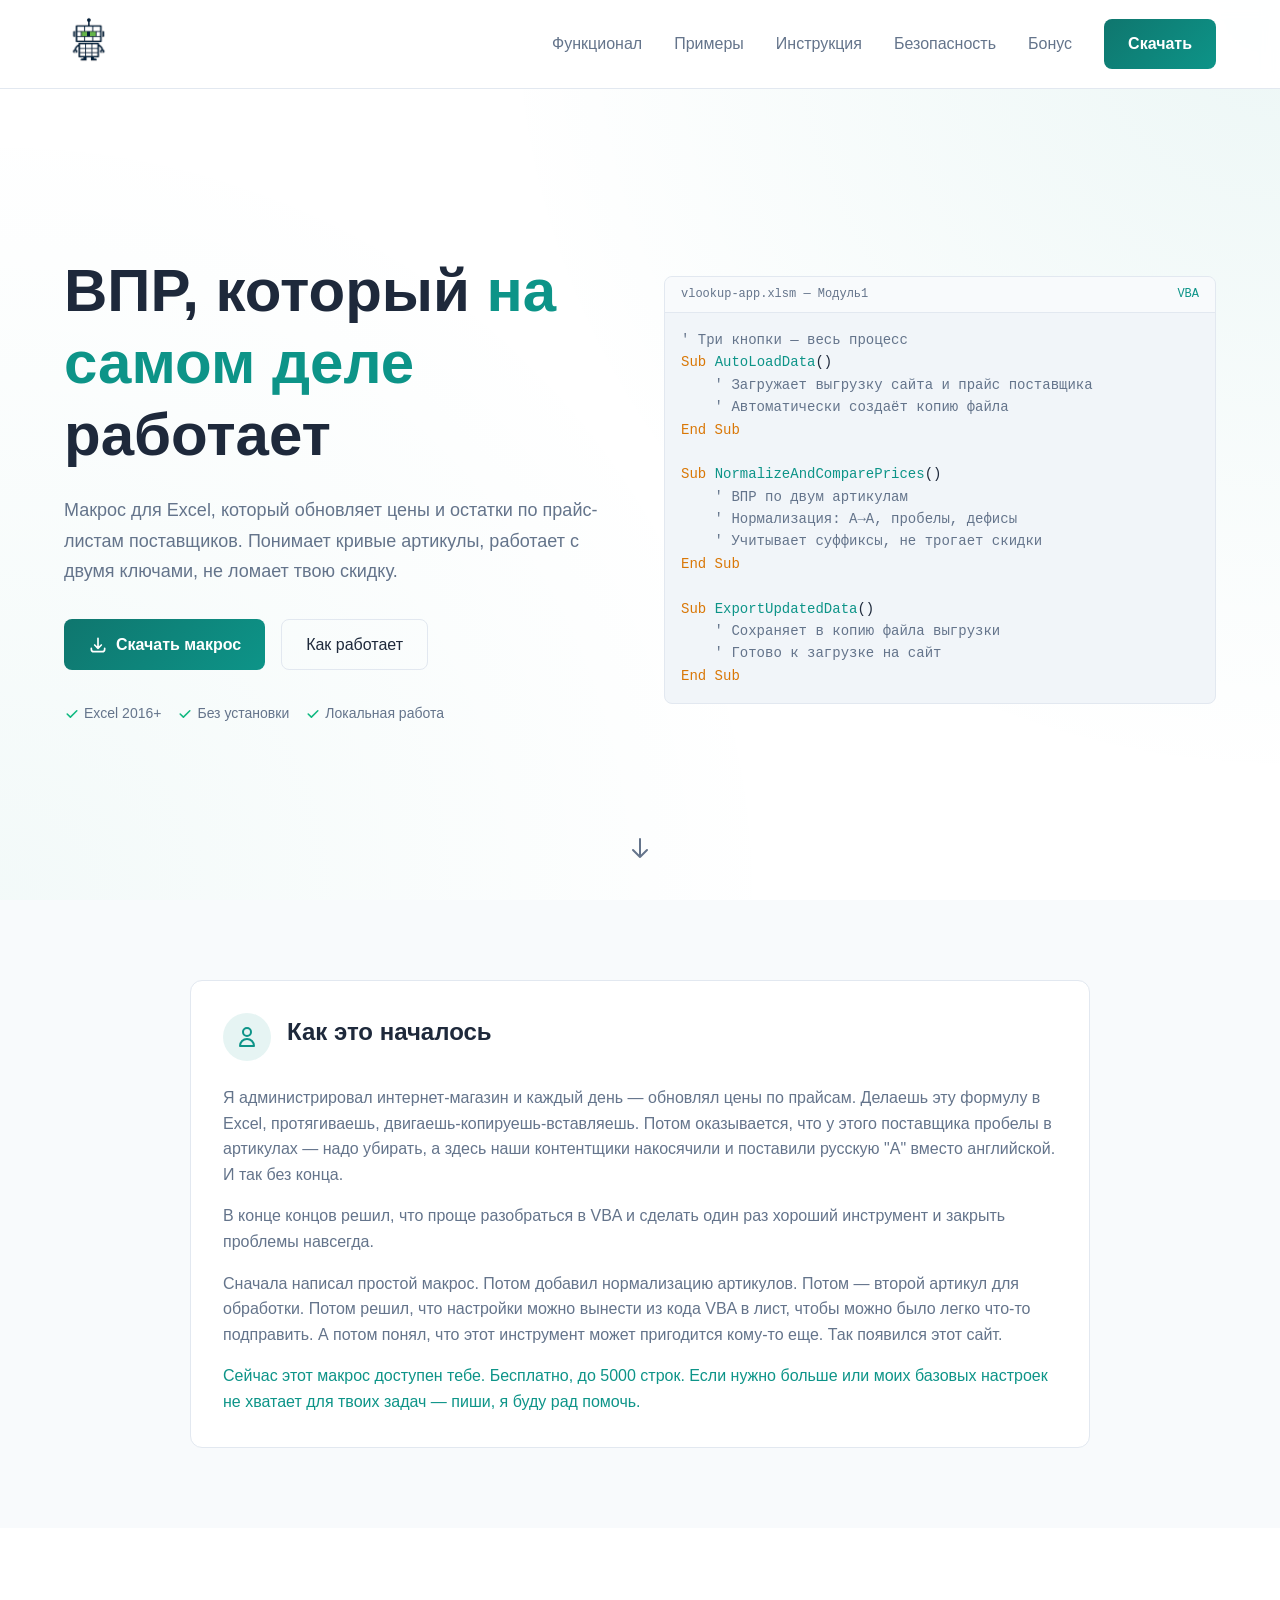
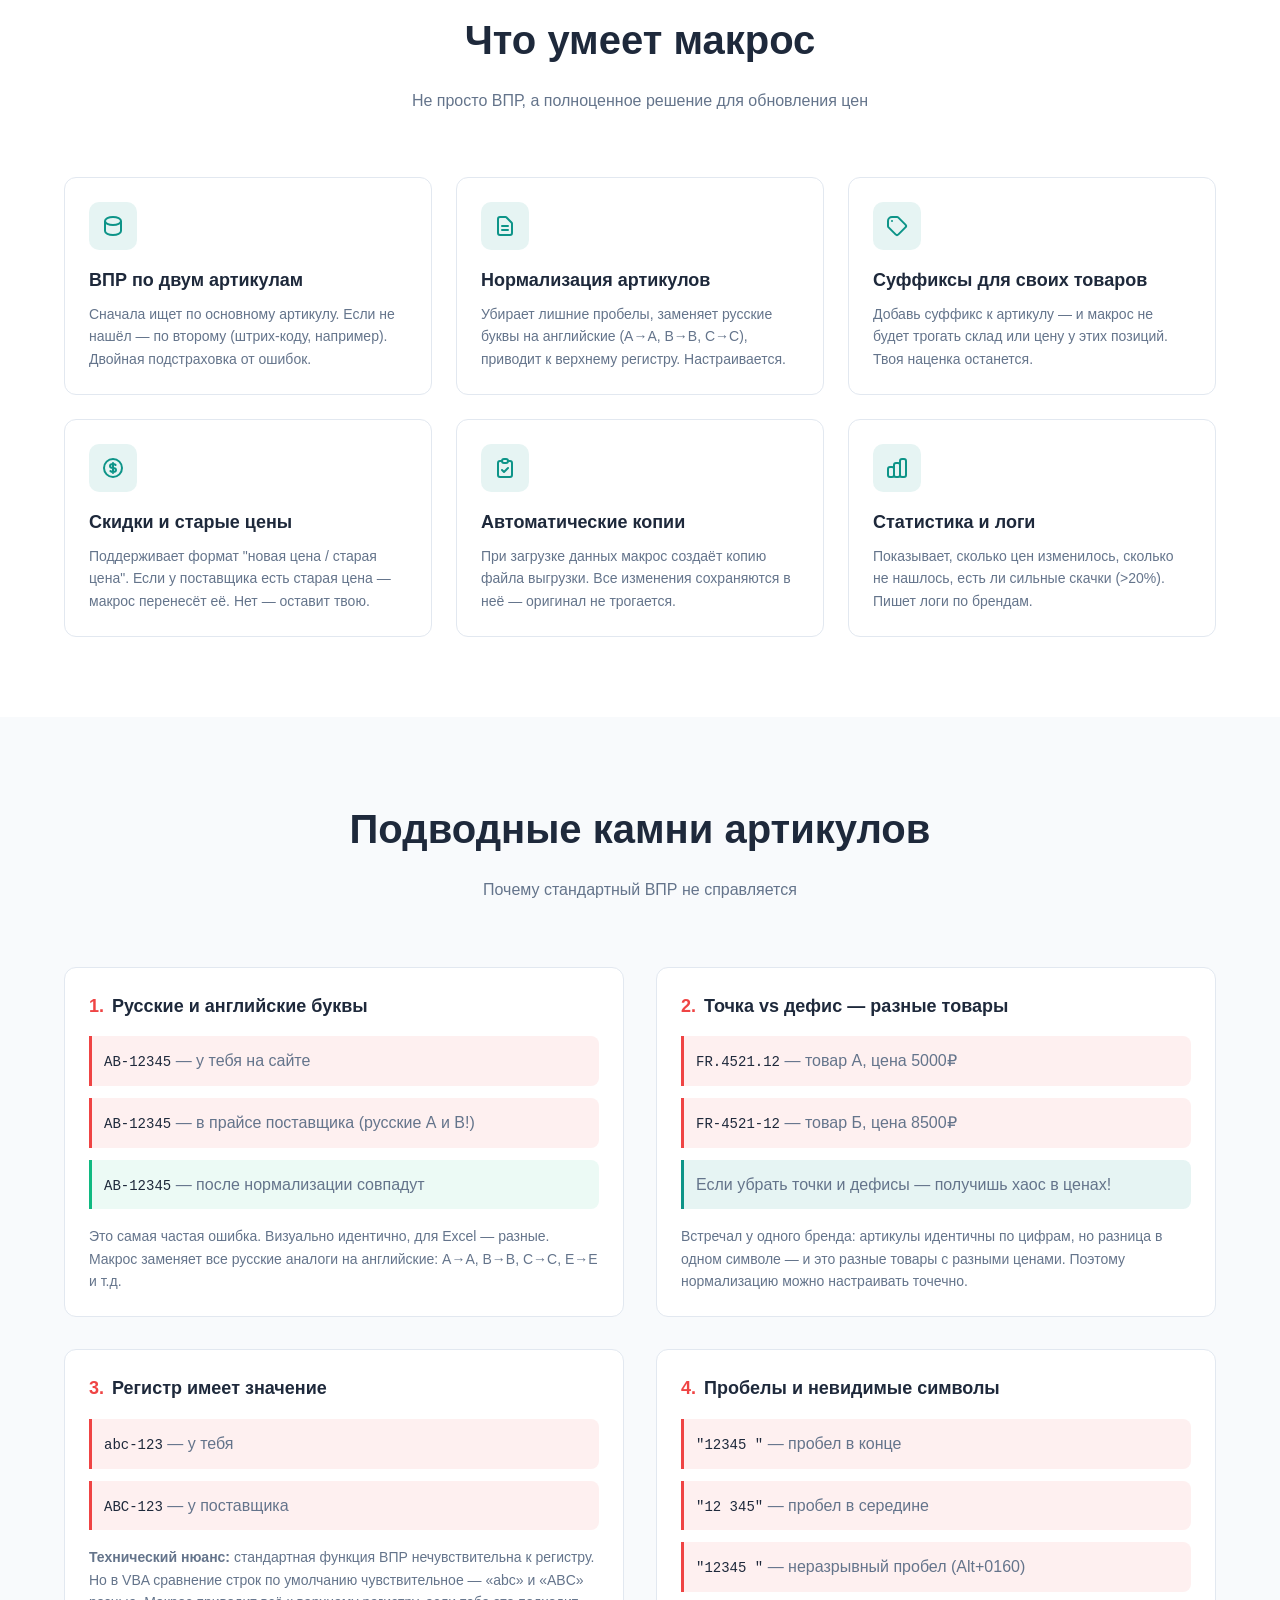
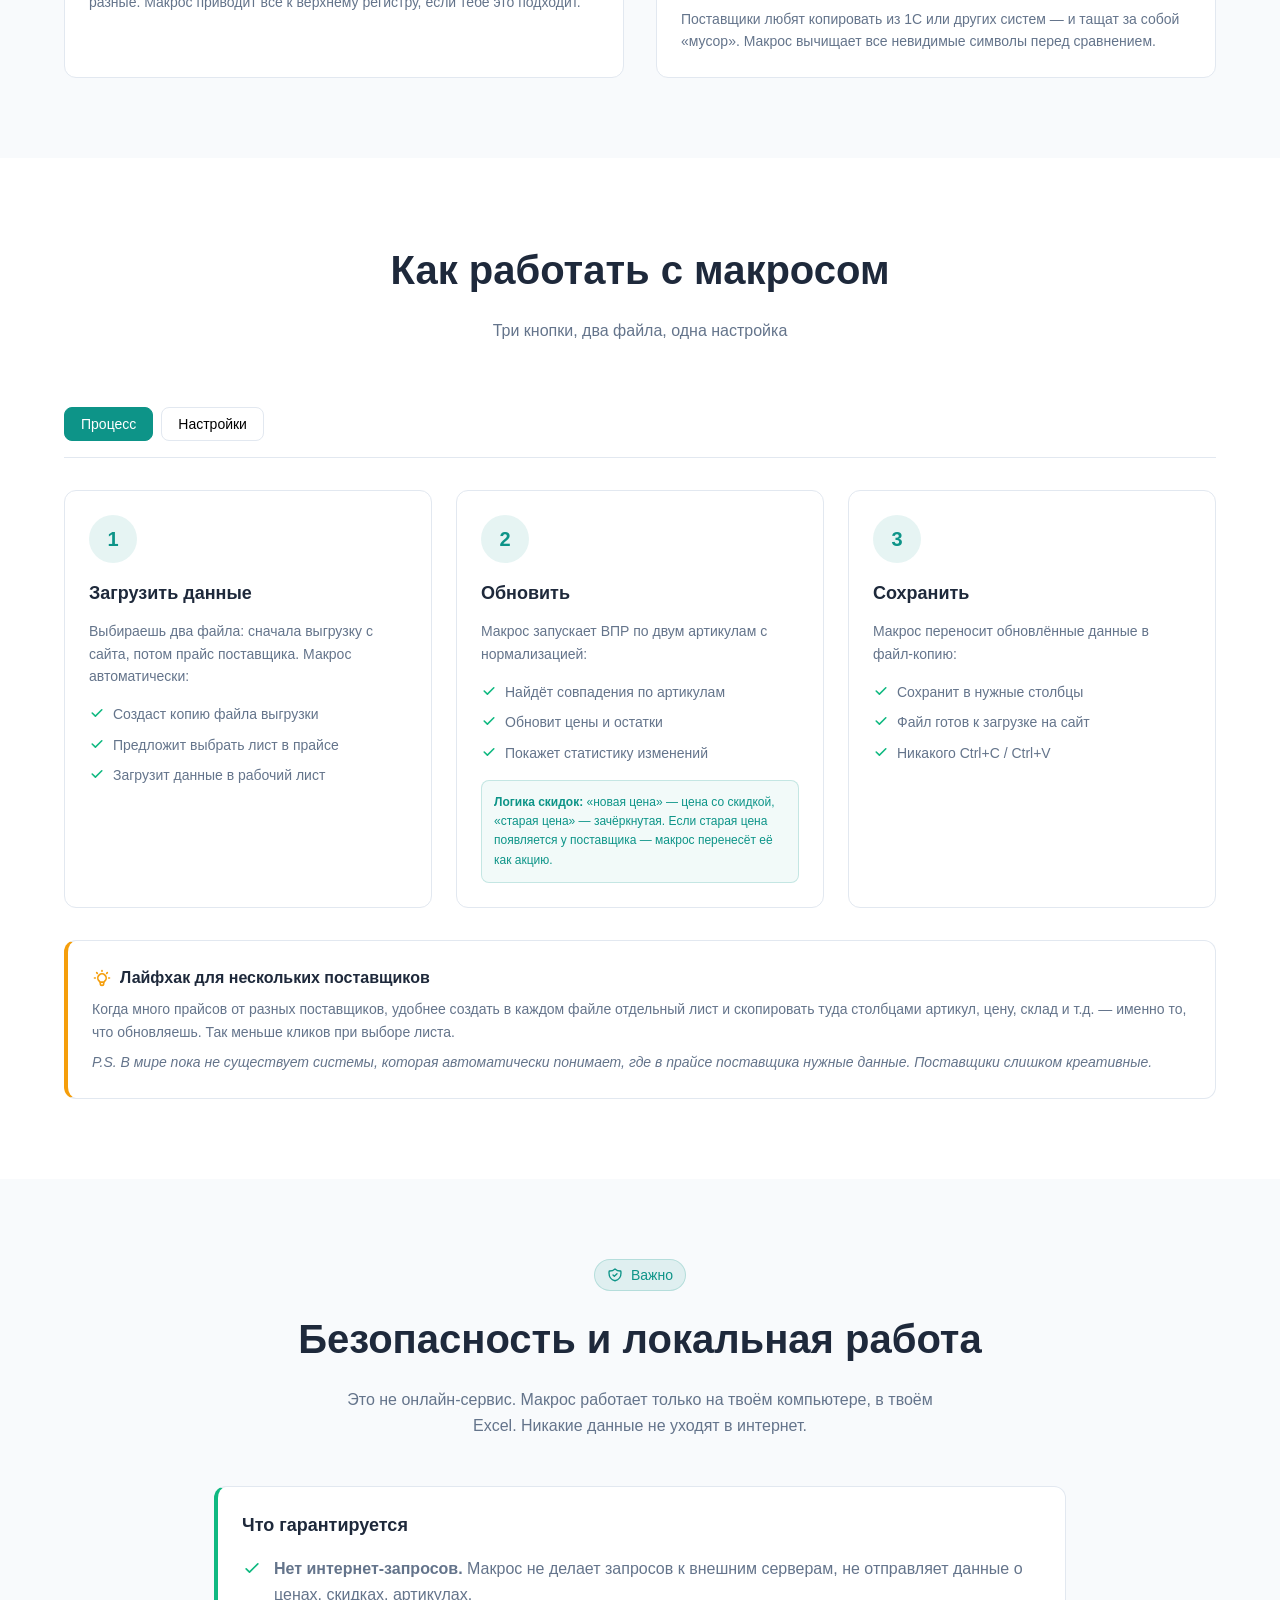
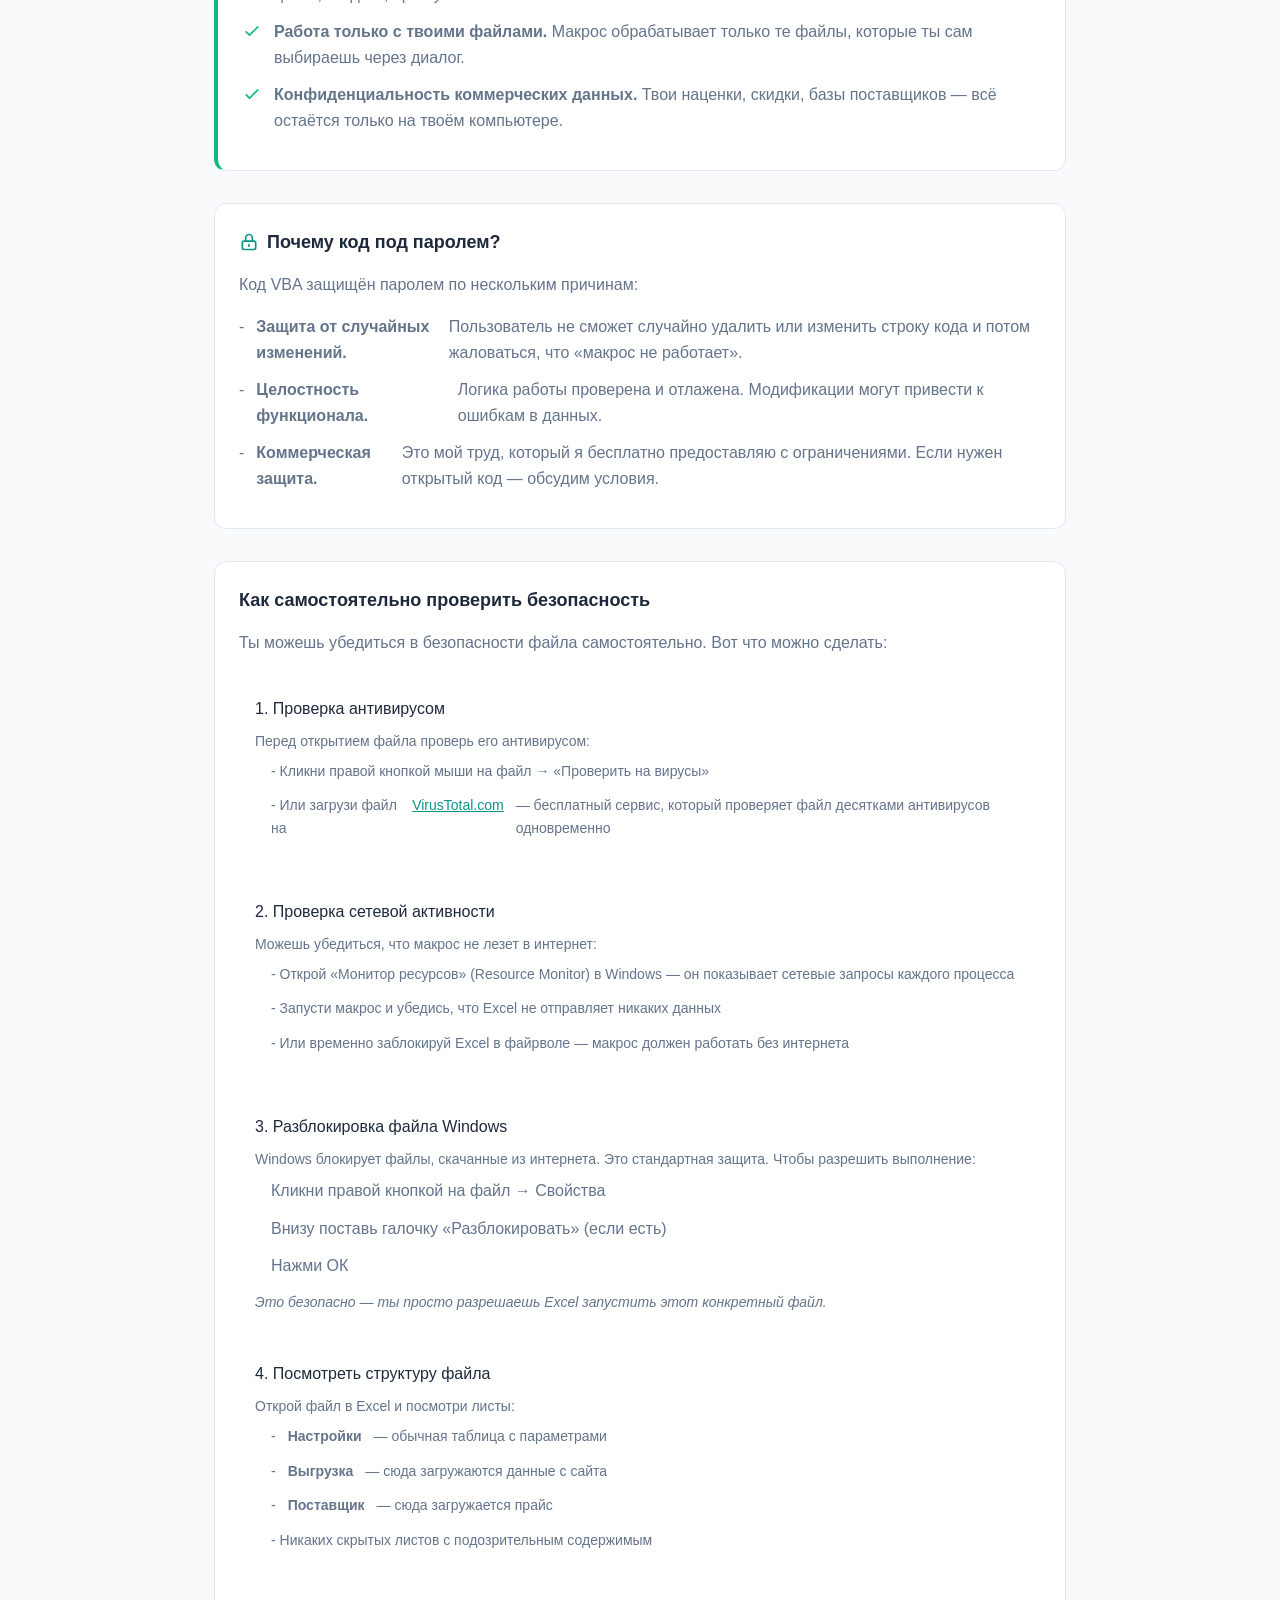
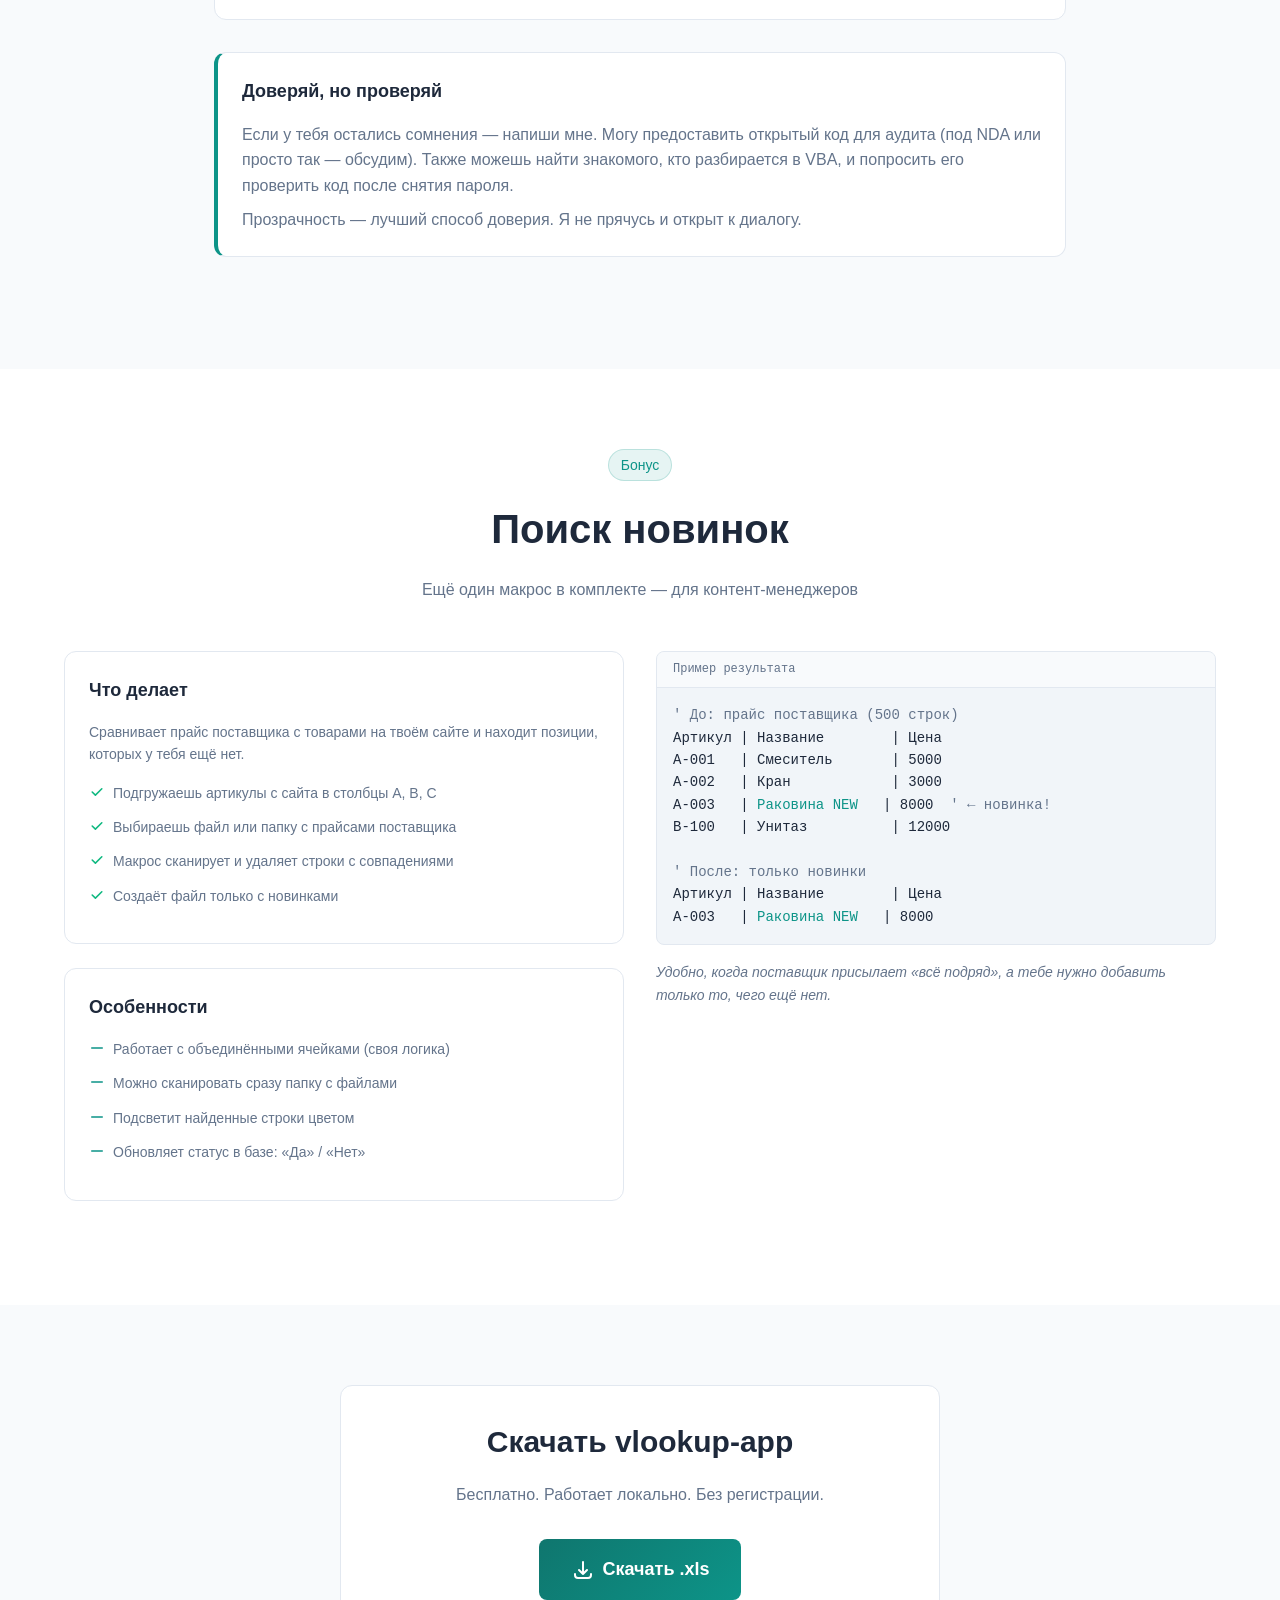
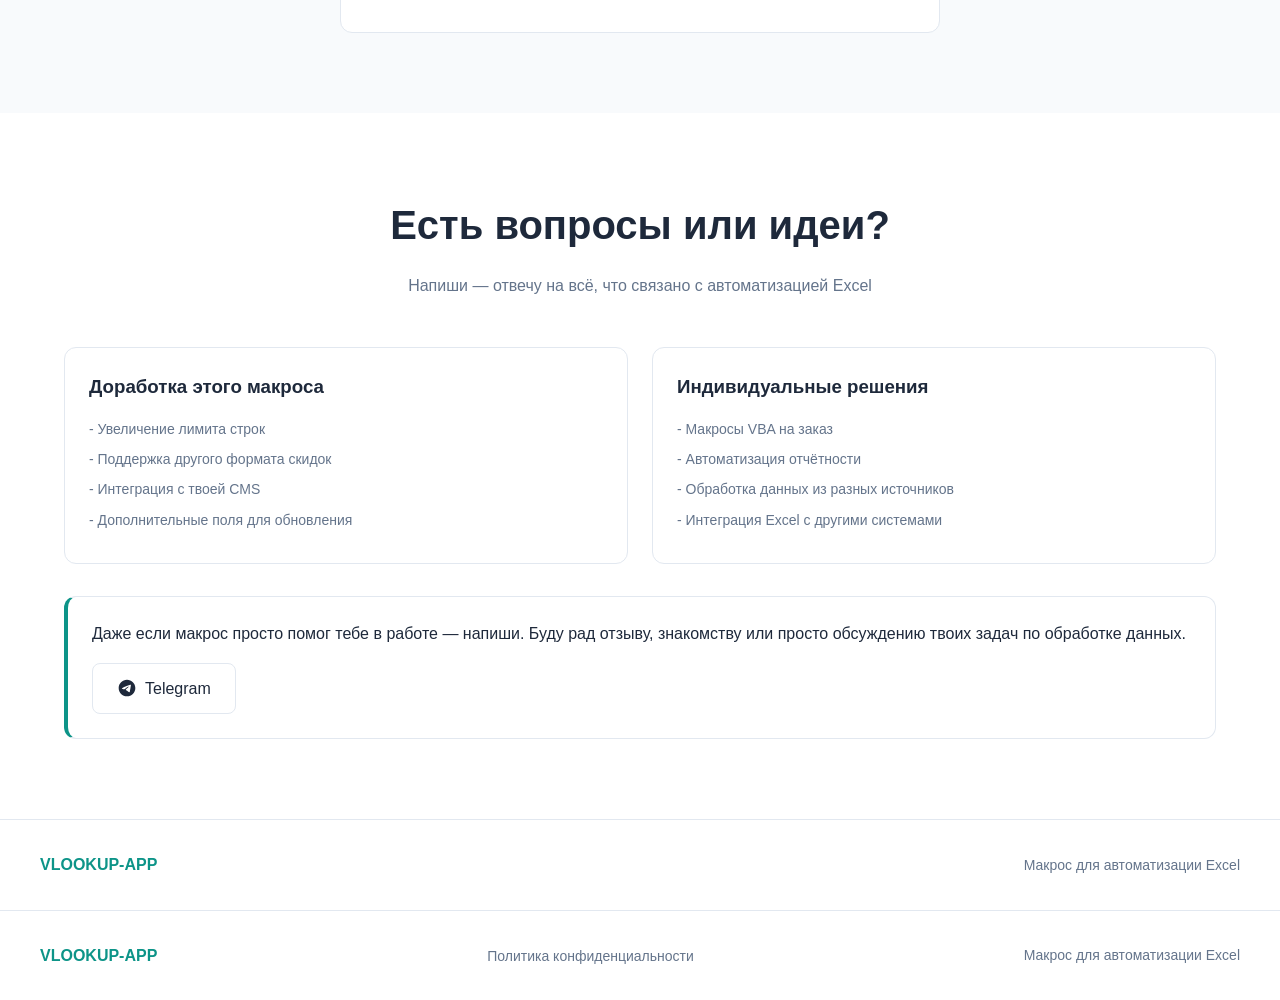
==== index.html @ c82e24d8 "index.html" ====
<!DOCTYPE html>
<html lang="ru">
<head>
    <meta name="yandex-verification" content="aaa22bf37cece413" />
    <!-- Yandex.Metrika counter -->
<script type="text/javascript">
    (function(m,e,t,r,i,k,a){
        m[i]=m[i]||function(){(m[i].a=m[i].a||[]).push(arguments)};
        m[i].l=1*new Date();
        for (var j = 0; j < document.scripts.length; j++) {if (document.scripts[j].src === r) { return; }}
        k=e.createElement(t),a=e.getElementsByTagName(t)[0],k.async=1,k.src=r,a.parentNode.insertBefore(k,a)
    })(window, document,'script','https://mc.yandex.ru/metrika/tag.js?id=107224139', 'ym');

    ym(107224139, 'init', {ssr:true, webvisor:true, clickmap:true, ecommerce:"dataLayer", referrer: document.referrer, url: location.href, accurateTrackBounce:true, trackLinks:true});
</script>
<noscript><div><img src="https://mc.yandex.ru/watch/107224139" style="position:absolute; left:-9999px;" alt="" /></div></noscript>
<!-- /Yandex.Metrika counter -->
    <meta charset="UTF-8">
    <meta name="viewport" content="width=device-width, initial-scale=1.0">
    <title>VLOOKUP-APP — макрос обновления цен для Excel</title>
    <meta name="description" content="Бесплатный макрос VBA для автоматического обновления цен в Excel. ВПР по двум артикулам, нормализация, поиск новинок.">
    <meta name="keywords" content="ВПР, макрос VBA на заказ, автоматическое обновление цен, автоматизация excel, контент-менеджер">
    <link rel="stylesheet" href="style.css">
</head>
<body>
    <!-- Navigation -->
    <nav class="nav">
        <div class="nav-inner">
            <a href="#">
                <img src="set.png" alt="VLOOKUP-APP" class="logo">
            </a>
            <div class="nav-links">
                <a href="#features" class="nav-link">Функционал</a>
                <a href="#examples" class="nav-link">Примеры</a>
                <a href="#instructions" class="nav-link">Инструкция</a>
                <a href="#security" class="nav-link">Безопасность</a>
                <a href="#bonus" class="nav-link">Бонус</a>
                <a href="https://github.com/allkirill/vlookup-app/releases/download/xls/vlookup-app.xls" class="btn-primary">Скачать</a>
            </div>
            <button class="mobile-menu-btn" id="mobile-menu-btn" aria-label="Меню">
                <svg width="24" height="24" fill="none" stroke="currentColor" viewBox="0 0 24 24">
                    <path stroke-linecap="round" stroke-linejoin="round" stroke-width="2" d="M4 6h16M4 12h16M4 18h16"/>
                </svg>
            </button>
        </div>
        <div class="mobile-menu" id="mobile-menu">
            <a href="#features">Функционал</a>
            <a href="#examples">Примеры</a>
            <a href="#instructions">Инструкция</a>
            <a href="#security">Безопасность</a>
            <a href="#bonus">Бонус</a>
            <a href="https://github.com/allkirill/vlookup-app/releases/download/xls/vlookup-app.xls" class="btn-primary" style="margin-top: 1rem; text-align: center;">Скачать</a>
        </div>
    </nav>

    <!-- Hero Section -->
    <section class="hero">
        <div class="hero-inner">
            <div class="fade-in">
                <h1>ВПР, который <span class="accent">на самом деле</span> работает</h1>
                <p>Макрос для Excel, который обновляет цены и остатки по прайс-листам поставщиков. Понимает кривые артикулы, работает с двумя ключами, не ломает твою скидку.</p>
                <div class="hero-buttons">
                    <a href="https://github.com/allkirill/vlookup-app/releases/download/xls/vlookup-app.xls" class="btn-primary">
                        <svg width="20" height="20" fill="none" stroke="currentColor" viewBox="0 0 24 24">
                            <path stroke-linecap="round" stroke-linejoin="round" stroke-width="2" d="M4 16v1a3 3 0 003 3h10a3 3 0 003-3v-1m-4-4l-4 4m0 0l-4-4m4 4V4"/>
                        </svg>
                        Скачать макрос
                    </a>
                    <a href="#instructions" class="btn-secondary">Как работает</a>
                </div>
                <div class="hero-features">
                    <span>
                        <svg fill="currentColor" viewBox="0 0 20 20">
                            <path fill-rule="evenodd" d="M16.707 5.293a1 1 0 010 1.414l-8 8a1 1 0 01-1.414 0l-4-4a1 1 0 011.414-1.414L8 12.586l7.293-7.293a1 1 0 011.414 0z" clip-rule="evenodd"/>
                        </svg>
                        Excel 2016+
                    </span>
                    <span>
                        <svg fill="currentColor" viewBox="0 0 20 20">
                            <path fill-rule="evenodd" d="M16.707 5.293a1 1 0 010 1.414l-8 8a1 1 0 01-1.414 0l-4-4a1 1 0 011.414-1.414L8 12.586l7.293-7.293a1 1 0 011.414 0z" clip-rule="evenodd"/>
                        </svg>
                        Без установки
                    </span>
                    <span>
                        <svg fill="currentColor" viewBox="0 0 20 20">
                            <path fill-rule="evenodd" d="M16.707 5.293a1 1 0 010 1.414l-8 8a1 1 0 01-1.414 0l-4-4a1 1 0 011.414-1.414L8 12.586l7.293-7.293a1 1 0 011.414 0z" clip-rule="evenodd"/>
                        </svg>
                        Локальная работа
                    </span>
                </div>
            </div>
            <div class="fade-in">
                <div class="code-block">
                    <div class="code-header">
                        <span>vlookup-app.xlsm — Модуль1</span>
                        <span style="color: var(--accent)">VBA</span>
                    </div>
                    <pre class="code-content"><code><span class="code-comment">' Три кнопки — весь процесс</span>
<span class="code-keyword">Sub</span> <span class="code-function">AutoLoadData</span>()
    <span class="code-comment">' Загружает выгрузку сайта и прайс поставщика</span>
    <span class="code-comment">' Автоматически создаёт копию файла</span>
<span class="code-keyword">End Sub</span>

<span class="code-keyword">Sub</span> <span class="code-function">NormalizeAndComparePrices</span>()
    <span class="code-comment">' ВПР по двум артикулам</span>
    <span class="code-comment">' Нормализация: А→A, пробелы, дефисы</span>
    <span class="code-comment">' Учитывает суффиксы, не трогает скидки</span>
<span class="code-keyword">End Sub</span>

<span class="code-keyword">Sub</span> <span class="code-function">ExportUpdatedData</span>()
    <span class="code-comment">' Сохраняет в копию файла выгрузки</span>
    <span class="code-comment">' Готово к загрузке на сайт</span>
<span class="code-keyword">End Sub</span></code></pre>
                </div>
            </div>
        </div>
        <div class="scroll-indicator">
            <svg width="24" height="24" fill="none" stroke="var(--muted)" viewBox="0 0 24 24">
                <path stroke-linecap="round" stroke-linejoin="round" stroke-width="2" d="M19 14l-7 7m0 0l-7-7m7 7V3"/>
            </svg>
        </div>
    </section>

    <!-- Story Section -->
    <section class="section-alt">
        <div class="section">
            <div class="story-card fade-in">
                <div class="story-header">
                    <div class="story-icon">
                        <svg fill="none" stroke="currentColor" viewBox="0 0 24 24">
                            <path stroke-linecap="round" stroke-linejoin="round" stroke-width="2" d="M16 7a4 4 0 11-8 0 4 4 0 018 0zM12 14a7 7 0 00-7 7h14a7 7 0 00-7-7z"/>
                        </svg>
                    </div>
                    <h2 style="font-size: 1.5rem; font-weight: 700;">Как это началось</h2>
                </div>
                <p>Я администрировал интернет-магазин и каждый день — обновлял цены по прайсам. Делаешь эту формулу в Excel, протягиваешь, двигаешь-копируешь-вставляешь. Потом оказывается, что у этого поставщика пробелы в артикулах — надо убирать, а здесь наши контентщики накосячили и поставили русскую "А" вместо английской. И так без конца.</p>
                <p>В конце концов решил, что проще разобраться в VBA и сделать один раз хороший инструмент и закрыть проблемы навсегда.</p>
                <p>Сначала написал простой макрос. Потом добавил нормализацию артикулов. Потом — второй артикул для обработки. Потом решил, что настройки можно вынести из кода VBA в лист, чтобы можно было легко что-то подправить. А потом понял, что этот инструмент может пригодится кому-то еще. Так появился этот сайт.</p>
                <p>Сейчас этот макрос доступен тебе. Бесплатно, до 5000 строк. Если нужно больше или моих базовых настроек не хватает для твоих задач — пиши, я буду рад помочь.</p>
            </div>
        </div>
    </section>

    <!-- Features Section -->
    <section id="features" class="section">
        <h2 class="section-title fade-in">Что умеет макрос</h2>
        <p class="section-subtitle fade-in">Не просто ВПР, а полноценное решение для обновления цен</p>
        
        <div class="features-grid">
            <div class="feature-card fade-in card-hover">
                <div class="feature-icon">
                    <svg fill="none" stroke="currentColor" viewBox="0 0 24 24">
                        <path stroke-linecap="round" stroke-linejoin="round" stroke-width="2" d="M4 7v10c0 2.21 3.582 4 8 4s8-1.79 8-4V7M4 7c0 2.21 3.582 4 8 4s8-1.79 8-4M4 7c0-2.21 3.582-4 8-4s8 1.79 8 4"/>
                    </svg>
                </div>
                <h3>ВПР по двум артикулам</h3>
                <p>Сначала ищет по основному артикулу. Если не нашёл — по второму (штрих-коду, например). Двойная подстраховка от ошибок.</p>
            </div>

            <div class="feature-card fade-in card-hover">
                <div class="feature-icon">
                    <svg fill="none" stroke="currentColor" viewBox="0 0 24 24">
                        <path stroke-linecap="round" stroke-linejoin="round" stroke-width="2" d="M9 12h6m-6 4h6m2 5H7a2 2 0 01-2-2V5a2 2 0 012-2h5.586a1 1 0 01.707.293l5.414 5.414a1 1 0 01.293.707V19a2 2 0 01-2 2z"/>
                    </svg>
                </div>
                <h3>Нормализация артикулов</h3>
                <p>Убирает лишние пробелы, заменяет русские буквы на английские (А→A, В→B, С→C), приводит к верхнему регистру. Настраивается.</p>
            </div>

            <div class="feature-card fade-in card-hover">
                <div class="feature-icon">
                    <svg fill="none" stroke="currentColor" viewBox="0 0 24 24">
                        <path stroke-linecap="round" stroke-linejoin="round" stroke-width="2" d="M7 7h.01M7 3h5c.512 0 1.024.195 1.414.586l7 7a2 2 0 010 2.828l-7 7a2 2 0 01-2.828 0l-7-7A1.994 1.994 0 013 12V7a4 4 0 014-4z"/>
                    </svg>
                </div>
                <h3>Суффиксы для своих товаров</h3>
                <p>Добавь суффикс к артикулу — и макрос не будет трогать склад или цену у этих позиций. Твоя наценка останется.</p>
            </div>

            <div class="feature-card fade-in card-hover">
                <div class="feature-icon">
                    <svg fill="none" stroke="currentColor" viewBox="0 0 24 24">
                        <path stroke-linecap="round" stroke-linejoin="round" stroke-width="2" d="M12 8c-1.657 0-3 .895-3 2s1.343 2 3 2 3 .895 3 2-1.343 2-3 2m0-8c1.11 0 2.08.402 2.599 1M12 8V7m0 1v8m0 0v1m0-1c-1.11 0-2.08-.402-2.599-1M21 12a9 9 0 11-18 0 9 9 0 0118 0z"/>
                    </svg>
                </div>
                <h3>Скидки и старые цены</h3>
                <p>Поддерживает формат "новая цена / старая цена". Если у поставщика есть старая цена — макрос перенесёт её. Нет — оставит твою.</p>
            </div>

            <div class="feature-card fade-in card-hover">
                <div class="feature-icon">
                    <svg fill="none" stroke="currentColor" viewBox="0 0 24 24">
                        <path stroke-linecap="round" stroke-linejoin="round" stroke-width="2" d="M9 5H7a2 2 0 00-2 2v12a2 2 0 002 2h10a2 2 0 002-2V7a2 2 0 00-2-2h-2M9 5a2 2 0 002 2h2a2 2 0 002-2M9 5a2 2 0 012-2h2a2 2 0 012 2m-6 9l2 2 4-4"/>
                    </svg>
                </div>
                <h3>Автоматические копии</h3>
                <p>При загрузке данных макрос создаёт копию файла выгрузки. Все изменения сохраняются в неё — оригинал не трогается.</p>
            </div>

            <div class="feature-card fade-in card-hover">
                <div class="feature-icon">
                    <svg fill="none" stroke="currentColor" viewBox="0 0 24 24">
                        <path stroke-linecap="round" stroke-linejoin="round" stroke-width="2" d="M9 19v-6a2 2 0 00-2-2H5a2 2 0 00-2 2v6a2 2 0 002 2h2a2 2 0 002-2zm0 0V9a2 2 0 012-2h2a2 2 0 012 2v10m-6 0a2 2 0 002 2h2a2 2 0 002-2m0 0V5a2 2 0 012-2h2a2 2 0 012 2v14a2 2 0 01-2 2h-2a2 2 0 01-2-2z"/>
                    </svg>
                </div>
                <h3>Статистика и логи</h3>
                <p>Показывает, сколько цен изменилось, сколько не нашлось, есть ли сильные скачки (>20%). Пишет логи по брендам.</p>
            </div>
        </div>
    </section>

    <!-- Examples Section -->
    <section id="examples" class="section-alt">
        <div class="section">
            <h2 class="section-title fade-in">Подводные камни артикулов</h2>
            <p class="section-subtitle fade-in">Почему стандартный ВПР не справляется</p>

            <div class="examples-grid">
                <div class="example-card fade-in">
                    <h3><span style="color: var(--danger)">1.</span> Русские и английские буквы</h3>
                    <div class="example-bad">
                        <code>AB-12345</code> <span style="color: var(--muted)">— у тебя на сайте</span>
                    </div>
                    <div class="example-bad">
                        <code>АВ-12345</code> <span style="color: var(--muted)">— в прайсе поставщика (русские А и В!)</span>
                    </div>
                    <div class="example-good">
                        <code>AB-12345</code> <span style="color: var(--muted)">— после нормализации совпадут</span>
                    </div>
                    <p>Это самая частая ошибка. Визуально идентично, для Excel — разные. Макрос заменяет все русские аналоги на английские: А→A, В→B, С→C, Е→E и т.д.</p>
                </div>

                <div class="example-card fade-in">
                    <h3><span style="color: var(--danger)">2.</span> Точка vs дефис — разные товары</h3>
                    <div class="example-bad">
                        <code>FR.4521.12</code> <span style="color: var(--muted)">— товар А, цена 5000₽</span>
                    </div>
                    <div class="example-bad">
                        <code>FR-4521-12</code> <span style="color: var(--muted)">— товар Б, цена 8500₽</span>
                    </div>
                    <div class="example-accent">
                        <span style="color: var(--muted)">Если убрать точки и дефисы — получишь хаос в ценах!</span>
                    </div>
                    <p>Встречал у одного бренда: артикулы идентичны по цифрам, но разница в одном символе — и это разные товары с разными ценами. Поэтому нормализацию можно настраивать точечно.</p>
                </div>

                <div class="example-card fade-in">
                    <h3><span style="color: var(--danger)">3.</span> Регистр имеет значение</h3>
                    <div class="example-bad">
                        <code>abc-123</code> <span style="color: var(--muted)">— у тебя</span>
                    </div>
                    <div class="example-bad">
                        <code>ABC-123</code> <span style="color: var(--muted)">— у поставщика</span>
                    </div>
                    <p><strong>Технический нюанс:</strong> стандартная функция ВПР нечувствительна к регистру. Но в VBA сравнение строк по умолчанию чувствительное — «abc» и «ABC» разные. Макрос приводит всё к верхнему регистру, если тебе это подходит.</p>
                </div>

                <div class="example-card fade-in">
                    <h3><span style="color: var(--danger)">4.</span> Пробелы и невидимые символы</h3>
                    <div class="example-bad">
                        <code>"12345 "</code> <span style="color: var(--muted)">— пробел в конце</span>
                    </div>
                    <div class="example-bad">
                        <code>"12 345"</code> <span style="color: var(--muted)">— пробел в середине</span>
                    </div>
                    <div class="example-bad">
                        <code>"12345&nbsp;"</code> <span style="color: var(--muted)">— неразрывный пробел (Alt+0160)</span>
                    </div>
                    <p>Поставщики любят копировать из 1С или других систем — и тащат за собой «мусор». Макрос вычищает все невидимые символы перед сравнением.</p>
                </div>
            </div>
        </div>
    </section>

    <!-- Instructions Section -->
    <section id="instructions" class="section">
        <h2 class="section-title fade-in">Как работать с макросом</h2>
        <p class="section-subtitle fade-in">Три кнопки, два файла, одна настройка</p>

        <div class="tabs fade-in">
            <button class="tab-btn active" data-tab="workflow">Процесс</button>
            <button class="tab-btn" data-tab="settings">Настройки</button>
        </div>

        <div id="tab-workflow" class="tab-content active">
            <div class="steps-grid">
                <div class="step-card fade-in">
                    <div class="step-number">1</div>
                    <h3>Загрузить данные</h3>
                    <p>Выбираешь два файла: сначала выгрузку с сайта, потом прайс поставщика. Макрос автоматически:</p>
                    <ul>
                        <li>
                            <svg fill="currentColor" viewBox="0 0 20 20">
                                <path fill-rule="evenodd" d="M16.707 5.293a1 1 0 010 1.414l-8 8a1 1 0 01-1.414 0l-4-4a1 1 0 011.414-1.414L8 12.586l7.293-7.293a1 1 0 011.414 0z" clip-rule="evenodd"/>
                            </svg>
                            Создаст копию файла выгрузки
                        </li>
                        <li>
                            <svg fill="currentColor" viewBox="0 0 20 20">
                                <path fill-rule="evenodd" d="M16.707 5.293a1 1 0 010 1.414l-8 8a1 1 0 01-1.414 0l-4-4a1 1 0 011.414-1.414L8 12.586l7.293-7.293a1 1 0 011.414 0z" clip-rule="evenodd"/>
                            </svg>
                            Предложит выбрать лист в прайсе
                        </li>
                        <li>
                            <svg fill="currentColor" viewBox="0 0 20 20">
                                <path fill-rule="evenodd" d="M16.707 5.293a1 1 0 010 1.414l-8 8a1 1 0 01-1.414 0l-4-4a1 1 0 011.414-1.414L8 12.586l7.293-7.293a1 1 0 011.414 0z" clip-rule="evenodd"/>
                            </svg>
                            Загрузит данные в рабочий лист
                        </li>
                    </ul>
                </div>

                <div class="step-card fade-in">
                    <div class="step-number">2</div>
                    <h3>Обновить</h3>
                    <p>Макрос запускает ВПР по двум артикулам с нормализацией:</p>
                    <ul>
                        <li>
                            <svg fill="currentColor" viewBox="0 0 20 20">
                                <path fill-rule="evenodd" d="M16.707 5.293a1 1 0 010 1.414l-8 8a1 1 0 01-1.414 0l-4-4a1 1 0 011.414-1.414L8 12.586l7.293-7.293a1 1 0 011.414 0z" clip-rule="evenodd"/>
                            </svg>
                            Найдёт совпадения по артикулам
                        </li>
                        <li>
                            <svg fill="currentColor" viewBox="0 0 20 20">
                                <path fill-rule="evenodd" d="M16.707 5.293a1 1 0 010 1.414l-8 8a1 1 0 01-1.414 0l-4-4a1 1 0 011.414-1.414L8 12.586l7.293-7.293a1 1 0 011.414 0z" clip-rule="evenodd"/>
                            </svg>
                            Обновит цены и остатки
                        </li>
                        <li>
                            <svg fill="currentColor" viewBox="0 0 20 20">
                                <path fill-rule="evenodd" d="M16.707 5.293a1 1 0 010 1.414l-8 8a1 1 0 01-1.414 0l-4-4a1 1 0 011.414-1.414L8 12.586l7.293-7.293a1 1 0 011.414 0z" clip-rule="evenodd"/>
                            </svg>
                            Покажет статистику изменений
                        </li>
                    </ul>
                    <div class="step-note">
                        <strong>Логика скидок:</strong> «новая цена» — цена со скидкой, «старая цена» — зачёркнутая. Если старая цена появляется у поставщика — макрос перенесёт её как акцию.
                    </div>
                </div>

                <div class="step-card fade-in">
                    <div class="step-number">3</div>
                    <h3>Сохранить</h3>
                    <p>Макрос переносит обновлённые данные в файл-копию:</p>
                    <ul>
                        <li>
                            <svg fill="currentColor" viewBox="0 0 20 20">
                                <path fill-rule="evenodd" d="M16.707 5.293a1 1 0 010 1.414l-8 8a1 1 0 01-1.414 0l-4-4a1 1 0 011.414-1.414L8 12.586l7.293-7.293a1 1 0 011.414 0z" clip-rule="evenodd"/>
                            </svg>
                            Сохранит в нужные столбцы
                        </li>
                        <li>
                            <svg fill="currentColor" viewBox="0 0 20 20">
                                <path fill-rule="evenodd" d="M16.707 5.293a1 1 0 010 1.414l-8 8a1 1 0 01-1.414 0l-4-4a1 1 0 011.414-1.414L8 12.586l7.293-7.293a1 1 0 011.414 0z" clip-rule="evenodd"/>
                            </svg>
                            Файл готов к загрузке на сайт
                        </li>
                        <li>
                            <svg fill="currentColor" viewBox="0 0 20 20">
                                <path fill-rule="evenodd" d="M16.707 5.293a1 1 0 010 1.414l-8 8a1 1 0 01-1.414 0l-4-4a1 1 0 011.414-1.414L8 12.586l7.293-7.293a1 1 0 011.414 0z" clip-rule="evenodd"/>
                            </svg>
                            Никакого Ctrl+C / Ctrl+V
                        </li>
                    </ul>
                </div>
            </div>

            <div class="lifehack fade-in">
                <h4>
                    <svg fill="none" stroke="currentColor" viewBox="0 0 24 24">
                        <path stroke-linecap="round" stroke-linejoin="round" stroke-width="2" d="M9.663 17h4.673M12 3v1m6.364 1.636l-.707.707M21 12h-1M4 12H3m3.343-5.657l-.707-.707m2.828 9.9a5 5 0 117.072 0l-.548.547A3.374 3.374 0 0014 18.469V19a2 2 0 11-4 0v-.531c0-.895-.356-1.754-.988-2.386l-.548-.547z"/>
                    </svg>
                    Лайфхак для нескольких поставщиков
                </h4>
                <p>Когда много прайсов от разных поставщиков, удобнее создать в каждом файле отдельный лист и скопировать туда столбцами артикул, цену, склад и т.д. — именно то, что обновляешь. Так меньше кликов при выборе листа.</p>
                <p style="font-style: italic; margin-top: 0.5rem;">P.S. В мире пока не существует системы, которая автоматически понимает, где в прайсе поставщика нужные данные. Поставщики слишком креативные.</p>
            </div>
        </div>

        <div id="tab-settings" class="tab-content">
            <div class="card fade-in">
                <div style="padding: 1rem; background: var(--bg-elevated); border-bottom: 1px solid var(--border);">
                    <h3 style="font-weight: 600;">Лист «Настройки»</h3>
                    <p style="font-size: 0.875rem; color: var(--muted);">Укажи, в каких столбцах лежат данные</p>
                </div>
                <div class="table-wrapper">
                    <table class="table-styled">
                        <thead>
                            <tr>
                                <th>Параметр</th>
                                <th>Пример значения</th>
                                <th>Описание</th>
                            </tr>
                        </thead>
                        <tbody>
                            <tr><td><code>Имя листа Выгрузки</code></td><td>brands_santehnica</td><td>Название листа в рабочем файле для данных сайта</td></tr>
                            <tr><td><code>Имя листа Поставщика</code></td><td>Прайс</td><td>Название листа для данных поставщика</td></tr>
                            <tr><td><code>Р-С_Артикул1</code></td><td>A</td><td>Столбец с основным артикулом сайта</td></tr>
                            <tr><td><code>Р-С_Артикул2</code></td><td>B</td><td>Столбец со вторым артикулом (штрих-код и т.п.)</td></tr>
                            <tr><td><code>Р-С_Цена новая</code></td><td>C</td><td>Столбец с текущей ценой на сайте</td></tr>
                            <tr><td><code>Р-С_Цена старая</code></td><td>D</td><td>Столбец со старой (зачёркнутой) ценой</td></tr>
                            <tr><td><code>Р-С_Склад</code></td><td>E</td><td>Столбец с остатками</td></tr>
                            <tr><td><code>Р-П_Артикул1</code></td><td>A</td><td>Столбец с артикулом в прайсе поставщика</td></tr>
                            <tr><td><code>Р-П_Цена новая</code></td><td>B</td><td>Столбец с ценой поставщика</td></tr>
                            <tr><td><code>И-С_Имя листа в файле</code></td><td>Sheet1</td><td>Название листа в файле выгрузки с сайта</td></tr>
                            <tr><td><code>И-П_Столбец Артикул основной</code></td><td>1</td><td>Номер столбца в файле прайса поставщика</td></tr>
                        </tbody>
                    </table>
                </div>
                <div class="table-warning">
                    <strong>Важно:</strong> Столбец A на листе настроек нельзя изменять — там названия параметров. Меняй только значения в столбце B.
                </div>
            </div>

            <div class="accordion fade-in">
                <div class="accordion-toggle" data-target="accordion-normalization">
                    <span>Настройка нормализации артикулов</span>
                    <svg class="accordion-icon" fill="none" stroke="currentColor" viewBox="0 0 24 24">
                        <path stroke-linecap="round" stroke-linejoin="round" stroke-width="2" d="M19 9l-7 7-7-7"/>
                    </svg>
                </div>
                <div id="accordion-normalization" class="accordion-content">
                    <div class="accordion-inner">
                        <p>В разделе «ЗАМЕНА И УДАЛЕНИЕ СИМВОЛОВ» можно настроить, какие символы удалять или заменять:</p>
                        <div class="code-block" style="margin: 1rem 0;">
                            <pre class="code-content"><code>"." → ""     ' удалить точки
"-" → ""     ' удалить дефисы
" " → ""     ' удалить пробелы</code></pre>
                        </div>
                        <p>В разделе «ДОПОЛНИТЕЛЬНЫЕ ФУНКЦИИ»:</p>
                        <ul>
                            <li><code>Замена русских букв на английские</code> — Да/Нет</li>
                            <li><code>Преобразовать в верхний регистр</code> — Да/Нет</li>
                        </ul>
                    </div>
                </div>
            </div>

            <div class="accordion fade-in">
                <div class="accordion-toggle" data-target="accordion-suffixes">
                    <span>Настройка суффиксов</span>
                    <svg class="accordion-icon" fill="none" stroke="currentColor" viewBox="0 0 24 24">
                        <path stroke-linecap="round" stroke-linejoin="round" stroke-width="2" d="M19 9l-7 7-7-7"/>
                    </svg>
                </div>
                <div id="accordion-suffixes" class="accordion-content">
                    <div class="accordion-inner">
                        <p>Суффиксы позволяют защитить некоторые товары от обновления. Добавь суффикс к артикулу на своём сайте — и макрос будет знать, что делать:</p>
                        <div class="table-wrapper" style="margin: 1rem 0;">
                            <table class="table-styled">
                                <thead>
                                    <tr><th>Тип</th><th>Поведение макроса</th></tr>
                                </thead>
                                <tbody>
                                    <tr><td>1</td><td>Не обновляет склад (цена обновляется)</td></tr>
                                    <tr><td>2</td><td>Не обновляет ни склад, ни цену</td></tr>
                                </tbody>
                            </table>
                        </div>
                        <p>Пример: артикул <code>ABC-123_wh</code> с типом 1 — цена обновится, склад останется твоим.</p>
                    </div>
                </div>
            </div>
        </div>
    </section>

    <!-- Security Section -->
    <section id="security" class="section-alt">
        <div class="section security-section">
            <div class="fade-in" style="text-align: center; margin-bottom: 3rem;">
                <div class="tag" style="margin-bottom: 1rem;">
                    <svg width="16" height="16" fill="none" stroke="currentColor" viewBox="0 0 24 24">
                        <path stroke-linecap="round" stroke-linejoin="round" stroke-width="2" d="M9 12l2 2 4-4m5.618-4.016A11.955 11.955 0 0112 2.944a11.955 11.955 0 01-8.618 3.04A12.02 12.02 0 003 9c0 5.591 3.824 10.29 9 11.622 5.176-1.332 9-6.03 9-11.622 0-1.042-.133-2.052-.382-3.016z"/>
                    </svg>
                    Важно
                </div>
                <h2 class="section-title">Безопасность и локальная работа</h2>
                <p class="section-subtitle" style="margin-bottom: 0;">Это не онлайн-сервис. Макрос работает только на твоём компьютере, в твоём Excel. Никакие данные не уходят в интернет.</p>
            </div>

            <div class="security-card border-success fade-in">
                <h3>Что гарантируется</h3>
                <ul>
                    <li>
                        <svg fill="none" stroke="currentColor" viewBox="0 0 24 24">
                            <path stroke-linecap="round" stroke-linejoin="round" stroke-width="2" d="M5 13l4 4L19 7"/>
                        </svg>
                        <span><strong>Нет интернет-запросов.</strong> Макрос не делает запросов к внешним серверам, не отправляет данные о ценах, скидках, артикулах.</span>
                    </li>
                    <li>
                        <svg fill="none" stroke="currentColor" viewBox="0 0 24 24">
                            <path stroke-linecap="round" stroke-linejoin="round" stroke-width="2" d="M5 13l4 4L19 7"/>
                        </svg>
                        <span><strong>Работа только с твоими файлами.</strong> Макрос обрабатывает только те файлы, которые ты сам выбираешь через диалог.</span>
                    </li>
                    <li>
                        <svg fill="none" stroke="currentColor" viewBox="0 0 24 24">
                            <path stroke-linecap="round" stroke-linejoin="round" stroke-width="2" d="M5 13l4 4L19 7"/>
                        </svg>
                        <span><strong>Конфиденциальность коммерческих данных.</strong> Твои наценки, скидки, базы поставщиков — всё остаётся только на твоём компьютере.</span>
                    </li>
                </ul>
            </div>

            <div class="security-card fade-in">
                <h3>
                    <svg fill="none" stroke="currentColor" viewBox="0 0 24 24">
                        <path stroke-linecap="round" stroke-linejoin="round" stroke-width="2" d="M12 15v2m-6 4h12a2 2 0 002-2v-6a2 2 0 00-2-2H6a2 2 0 00-2 2v6a2 2 0 002 2zm10-10V7a4 4 0 00-8 0v4h8z"/>
                    </svg>
                    Почему код под паролем?
                </h3>
                <p style="color: var(--muted); margin-bottom: 1rem;">Код VBA защищён паролем по нескольким причинам:</p>
                <ul style="color: var(--muted);">
                    <li style="margin-bottom: 0.75rem;">- <strong>Защита от случайных изменений.</strong> Пользователь не сможет случайно удалить или изменить строку кода и потом жаловаться, что «макрос не работает».</li>
                    <li style="margin-bottom: 0.75rem;">- <strong>Целостность функционала.</strong> Логика работы проверена и отлажена. Модификации могут привести к ошибкам в данных.</li>
                    <li style="margin-bottom: 0.75rem;">- <strong>Коммерческая защита.</strong> Это мой труд, который я бесплатно предоставляю с ограничениями. Если нужен открытый код — обсудим условия.</li>
                </ul>
            </div>

            <div class="security-card fade-in">
                <h3>Как самостоятельно проверить безопасность</h3>
                <p style="color: var(--muted); margin-bottom: 1.5rem;">Ты можешь убедиться в безопасности файла самостоятельно. Вот что можно сделать:</p>

                <div class="security-check">
                    <h4>1. Проверка антивирусом</h4>
                    <p>Перед открытием файла проверь его антивирусом:</p>
                    <ul>
                        <li>- Кликни правой кнопкой мыши на файл → «Проверить на вирусы»</li>
                        <li>- Или загрузи файл на <a href="https://www.virustotal.com" target="_blank">VirusTotal.com</a> — бесплатный сервис, который проверяет файл десятками антивирусов одновременно</li>
                    </ul>
                </div>

                <div class="security-check">
                    <h4>2. Проверка сетевой активности</h4>
                    <p>Можешь убедиться, что макрос не лезет в интернет:</p>
                    <ul>
                        <li>- Открой «Монитор ресурсов» (Resource Monitor) в Windows — он показывает сетевые запросы каждого процесса</li>
                        <li>- Запусти макрос и убедись, что Excel не отправляет никаких данных</li>
                        <li>- Или временно заблокируй Excel в файрволе — макрос должен работать без интернета</li>
                    </ul>
                </div>

                <div class="security-check">
                    <h4>3. Разблокировка файла Windows</h4>
                    <p>Windows блокирует файлы, скачанные из интернета. Это стандартная защита. Чтобы разрешить выполнение:</p>
                    <ol style="margin-left: 1rem; margin-top: 0.5rem;">
                        <li>Кликни правой кнопкой на файл → Свойства</li>
                        <li>Внизу поставь галочку «Разблокировать» (если есть)</li>
                        <li>Нажми ОК</li>
                    </ol>
                    <p style="font-style: italic; margin-top: 0.5rem;">Это безопасно — ты просто разрешаешь Excel запустить этот конкретный файл.</p>
                </div>

                <div class="security-check">
                    <h4>4. Посмотреть структуру файла</h4>
                    <p>Открой файл в Excel и посмотри листы:</p>
                    <ul>
                        <li>- <strong>Настройки</strong> — обычная таблица с параметрами</li>
                        <li>- <strong>Выгрузка</strong> — сюда загружаются данные с сайта</li>
                        <li>- <strong>Поставщик</strong> — сюда загружается прайс</li>
                        <li>- Никаких скрытых листов с подозрительным содержимым</li>
                    </ul>
                </div>
            </div>

            <div class="security-card border-accent fade-in">
                <h3>Доверяй, но проверяй</h3>
                <p style="color: var(--muted);">Если у тебя остались сомнения — напиши мне. Могу предоставить открытый код для аудита (под NDA или просто так — обсудим). Также можешь найти знакомого, кто разбирается в VBA, и попросить его проверить код после снятия пароля.</p>
                <p style="color: var(--muted); margin-top: 0.5rem;">Прозрачность — лучший способ доверия. Я не прячусь и открыт к диалогу.</p>
            </div>
        </div>
    </section>

    <!-- Bonus Section -->
    <section id="bonus" class="section">
        <div style="text-align: center; margin-bottom: 3rem;" class="fade-in">
            <div class="tag" style="margin-bottom: 1rem;">Бонус</div>
            <h2 class="section-title">Поиск новинок</h2>
            <p class="section-subtitle" style="margin-bottom: 0;">Ещё один макрос в комплекте — для контент-менеджеров</p>
        </div>

        <div class="bonus-grid">
            <div class="fade-in">
                <div class="bonus-card">
                    <h3>Что делает</h3>
                    <p>Сравнивает прайс поставщика с товарами на твоём сайте и находит позиции, которых у тебя ещё нет.</p>
                    <ul>
                        <li>
                            <svg fill="currentColor" viewBox="0 0 20 20">
                                <path fill-rule="evenodd" d="M16.707 5.293a1 1 0 010 1.414l-8 8a1 1 0 01-1.414 0l-4-4a1 1 0 011.414-1.414L8 12.586l7.293-7.293a1 1 0 011.414 0z" clip-rule="evenodd"/>
                            </svg>
                            Подгружаешь артикулы с сайта в столбцы A, B, C
                        </li>
                        <li>
                            <svg fill="currentColor" viewBox="0 0 20 20">
                                <path fill-rule="evenodd" d="M16.707 5.293a1 1 0 010 1.414l-8 8a1 1 0 01-1.414 0l-4-4a1 1 0 011.414-1.414L8 12.586l7.293-7.293a1 1 0 011.414 0z" clip-rule="evenodd"/>
                            </svg>
                            Выбираешь файл или папку с прайсами поставщика
                        </li>
                        <li>
                            <svg fill="currentColor" viewBox="0 0 20 20">
                                <path fill-rule="evenodd" d="M16.707 5.293a1 1 0 010 1.414l-8 8a1 1 0 01-1.414 0l-4-4a1 1 0 011.414-1.414L8 12.586l7.293-7.293a1 1 0 011.414 0z" clip-rule="evenodd"/>
                            </svg>
                            Макрос сканирует и удаляет строки с совпадениями
                        </li>
                        <li>
                            <svg fill="currentColor" viewBox="0 0 20 20">
                                <path fill-rule="evenodd" d="M16.707 5.293a1 1 0 010 1.414l-8 8a1 1 0 01-1.414 0l-4-4a1 1 0 011.414-1.414L8 12.586l7.293-7.293a1 1 0 011.414 0z" clip-rule="evenodd"/>
                            </svg>
                            Создаёт файл только с новинками
                        </li>
                    </ul>
                </div>

                <div class="bonus-card">
                    <h3>Особенности</h3>
                    <ul>
                        <li class="accent-item">
                            <svg fill="none" stroke="currentColor" viewBox="0 0 24 24">
                                <path stroke-linecap="round" stroke-linejoin="round" stroke-width="2" d="M20 12H4"/>
                            </svg>
                            Работает с объединёнными ячейками (своя логика)
                        </li>
                        <li class="accent-item">
                            <svg fill="none" stroke="currentColor" viewBox="0 0 24 24">
                                <path stroke-linecap="round" stroke-linejoin="round" stroke-width="2" d="M20 12H4"/>
                            </svg>
                            Можно сканировать сразу папку с файлами
                        </li>
                        <li class="accent-item">
                            <svg fill="none" stroke="currentColor" viewBox="0 0 24 24">
                                <path stroke-linecap="round" stroke-linejoin="round" stroke-width="2" d="M20 12H4"/>
                            </svg>
                            Подсветит найденные строки цветом
                        </li>
                        <li class="accent-item">
                            <svg fill="none" stroke="currentColor" viewBox="0 0 24 24">
                                <path stroke-linecap="round" stroke-linejoin="round" stroke-width="2" d="M20 12H4"/>
                            </svg>
                            Обновляет статус в базе: «Да» / «Нет»
                        </li>
                    </ul>
                </div>
            </div>

            <div class="fade-in">
                <div class="code-block">
                    <div class="code-header">
                        <span>Пример результата</span>
                    </div>
                    <pre class="code-content"><code><span class="code-comment">' До: прайс поставщика (500 строк)</span>
Артикул | Название        | Цена
A-001   | Смеситель       | 5000
A-002   | Кран            | 3000
A-003   | <span class="code-function">Раковина NEW</span>   | 8000  <span class="code-comment">' ← новинка!</span>
B-100   | Унитаз          | 12000

<span class="code-comment">' После: только новинки</span>
Артикул | Название        | Цена
A-003   | <span class="code-function">Раковина NEW</span>   | 8000</code></pre>
                </div>
                <p style="font-size: 0.875rem; color: var(--muted); margin-top: 1rem; font-style: italic;">Удобно, когда поставщик присылает «всё подряд», а тебе нужно добавить только то, чего ещё нет.</p>
            </div>
        </div>
    </section>

    <!-- Download Section -->
    <section id="download" class="section-alt">
        <div class="section">
            <div class="download-card fade-in">
                <h2>Скачать vlookup-app</h2>
                <p>Бесплатно. Работает локально. Без регистрации.</p>
                <a href="https://github.com/allkirill/vlookup-app/releases/download/xls/vlookup-app.xls" class="btn-primary" style="font-size: 1.125rem; padding: 1rem 2rem;">
                    <svg width="24" height="24" fill="none" stroke="currentColor" viewBox="0 0 24 24">
                        <path stroke-linecap="round" stroke-linejoin="round" stroke-width="2" d="M4 16v1a3 3 0 003 3h10a3 3 0 003-3v-1m-4-4l-4 4m0 0l-4-4m4 4V4"/>
                    </svg>
                    Скачать .xls
                </a>
            </div>
        </div>
    </section>

    <!-- Contact Section -->
    <section id="contact" class="section">
        <div style="text-align: center; margin-bottom: 3rem;" class="fade-in">
            <h2 class="section-title">Есть вопросы или идеи?</h2>
            <p class="section-subtitle" style="margin-bottom: 0;">Напиши — отвечу на всё, что связано с автоматизацией Excel</p>
        </div>

        <div class="contact-grid">
            <div class="contact-card fade-in">
                <h3>Доработка этого макроса</h3>
                <ul>
                    <li>- Увеличение лимита строк</li>
                    <li>- Поддержка другого формата скидок</li>
                    <li>- Интеграция с твоей CMS</li>
                    <li>- Дополнительные поля для обновления</li>
                </ul>
            </div>

            <div class="contact-card fade-in">
                <h3>Индивидуальные решения</h3>
                <ul>
                    <li>- Макросы VBA на заказ</li>
                    <li>- Автоматизация отчётности</li>
                    <li>- Обработка данных из разных источников</li>
                    <li>- Интеграция Excel с другими системами</li>
                </ul>
            </div>
        </div>

        <div class="contact-note fade-in">
            <p>Даже если макрос просто помог тебе в работе — напиши. Буду рад отзыву, знакомству или просто обсуждению твоих задач по обработке данных.</p>
            <div class="contact-buttons">
                <a href="https://t.me/allkirill" target="_blank" class="btn-secondary">
                    <svg width="20" height="20" fill="currentColor" viewBox="0 0 24 24">
                        <path d="M12 2C6.48 2 2 6.48 2 12s4.48 10 10 10 10-4.48 10-10S17.52 2 12 2zm4.64 6.8c-.15 1.58-.8 5.42-1.13 7.19-.14.75-.42 1-.68 1.03-.58.05-1.02-.38-1.58-.75-.88-.58-1.38-.94-2.23-1.5-.99-.65-.35-1.01.22-1.59.15-.15 2.71-2.48 2.76-2.69a.2.2 0 00-.05-.18c-.06-.05-.14-.03-.21-.02-.09.02-1.49.95-4.22 2.79-.4.27-.76.41-1.08.4-.36-.01-1.04-.2-1.55-.37-.63-.2-1.12-.31-1.08-.66.02-.18.27-.36.74-.55 2.92-1.27 4.86-2.11 5.83-2.51 2.78-1.16 3.35-1.36 3.73-1.36.08 0 .27.02.39.12.1.08.13.19.14.27-.01.06.01.24 0 .38z"/>
                    </svg>
                    Telegram
                </a>
            </div>
        </div>
    </section>

    <!-- Footer -->
    <footer class="footer">
        <div class="footer-inner">
            <div class="footer-logo">VLOOKUP-APP</div>
            <div class="footer-text">Макрос для автоматизации Excel</div>
        </div>
    </footer>

    <script>
        // Mobile menu
        var mobileMenuBtn = document.getElementById('mobile-menu-btn');
        var mobileMenu = document.getElementById('mobile-menu');
        
        mobileMenuBtn.addEventListener('click', function() {
            mobileMenu.classList.toggle('open');
        });

        mobileMenu.querySelectorAll('a').forEach(function(link) {
            link.addEventListener('click', function() {
                mobileMenu.classList.remove('open');
            });
        });

        // Tabs
        var tabBtns = document.querySelectorAll('.tab-btn');
        var tabContents = document.querySelectorAll('.tab-content');

        tabBtns.forEach(function(btn) {
            btn.addEventListener('click', function() {
                var tabId = btn.getAttribute('data-tab');
                
                tabBtns.forEach(function(b) {
                    b.classList.remove('active');
                });
                btn.classList.add('active');
                
                tabContents.forEach(function(content) {
                    content.classList.remove('active');
                });
                document.getElementById('tab-' + tabId).classList.add('active');
            });
        });

        // Accordion
        var accordionToggles = document.querySelectorAll('.accordion-toggle');

        accordionToggles.forEach(function(toggle) {
            toggle.addEventListener('click', function() {
                var targetId = toggle.getAttribute('data-target');
                var content = document.getElementById(targetId);
                toggle.classList.toggle('open');
                content.classList.toggle('open');
            });
        });

        // Scroll reveal
        var fadeElements = document.querySelectorAll('.fade-in');
        var prefersReducedMotion = window.matchMedia('(prefers-reduced-motion: reduce)').matches;

        if (prefersReducedMotion) {
            fadeElements.forEach(function(el) {
                el.classList.add('visible');
            });
        } else {
            var observer = new IntersectionObserver(function(entries) {
                entries.forEach(function(entry) {
                    if (entry.isIntersecting) {
                        entry.target.classList.add('visible');
                    }
                });
            }, { threshold: 0.1 });

            fadeElements.forEach(function(el) {
                observer.observe(el);
            });
        }

        // Smooth scroll
        document.querySelectorAll('a[href^="#"]').forEach(function(anchor) {
            anchor.addEventListener('click', function(e) {
                e.preventDefault();
                var targetId = this.getAttribute('href');
                if (targetId === '#') return;
                
                var target = document.querySelector(targetId);
                if (target) {
                    var headerOffset = 80;
                    var elementPosition = target.getBoundingClientRect().top;
                    var offsetPosition = elementPosition + window.pageYOffset - headerOffset;

                    window.scrollTo({
                        top: offsetPosition,
                        behavior: prefersReducedMotion ? 'auto' : 'smooth'
                    });
                }
            });
        });
    </script>
<footer class="footer">
    <div class="footer-inner">
        <div class="footer-logo">VLOOKUP-APP</div>
        
        <div class="footer-privacy">
            <a href="privacy.html" style="color: var(--muted); text-decoration: none; font-size: 0.875rem;">
                Политика конфиденциальности
            </a>
        </div>
        
        <div class="footer-text">Макрос для автоматизации Excel</div>
    </div>
</footer>
</body>
</html>
---- style.css ----
/* Основные переменные */
:root {
    --bg: #ffffff;
    --bg-elevated: #f8fafc;
    --fg: #1e293b;
    --muted: #64748b;
    --accent: #0d9488;
    --accent-dim: #0f766e;
    --success: #10b981;
    --warning: #f59e0b;
    --danger: #ef4444;
    --card: #ffffff;
    --border: #e2e8f0;
    --code-bg: #f1f5f9;
}

* {
    margin: 0;
    padding: 0;
    box-sizing: border-box;
}

body {
    font-family: -apple-system, BlinkMacSystemFont, 'Segoe UI', Roboto, 'Helvetica Neue', Arial, sans-serif;
    background: var(--bg);
    color: var(--fg);
    line-height: 1.6;
}

/* Утилиты */
.container {
    max-width: 1200px;
    margin: 0 auto;
    padding: 0 1rem;
}

@media (min-width: 640px) {
    .container { padding: 0 1.5rem; }
}

/* Кнопки */
.btn-primary {
    display: inline-flex;
    align-items: center;
    gap: 0.5rem;
    background: linear-gradient(135deg, var(--accent-dim), var(--accent));
    color: white;
    font-weight: 600;
    padding: 0.75rem 1.5rem;
    border-radius: 0.5rem;
    text-decoration: none;
    border: none;
    cursor: pointer;
    transition: transform 0.2s ease, box-shadow 0.2s ease;
}

.btn-primary:hover {
    transform: translateY(-2px);
    box-shadow: 0 8px 30px rgba(13, 148, 136, 0.25);
}

.btn-secondary {
    display: inline-flex;
    align-items: center;
    gap: 0.5rem;
    background: transparent;
    border: 1px solid var(--border);
    color: var(--fg);
    font-weight: 500;
    padding: 0.75rem 1.5rem;
    border-radius: 0.5rem;
    text-decoration: none;
    cursor: pointer;
    transition: border-color 0.2s ease, color 0.2s ease;
}

.btn-secondary:hover {
    border-color: var(--accent);
    color: var(--accent);
}

/* Карточки */
.card {
    background: var(--card);
    border: 1px solid var(--border);
    border-radius: 12px;
}

.card-hover:hover {
    box-shadow: 0 4px 12px rgba(0, 0, 0, 0.1);
    transition: box-shadow 0.2s ease;
}

/* Теги */
.tag {
    display: inline-flex;
    align-items: center;
    gap: 0.5rem;
    background: rgba(13, 148, 136, 0.1);
    color: var(--accent);
    border: 1px solid rgba(13, 148, 136, 0.2);
    padding: 0.25rem 0.75rem;
    border-radius: 9999px;
    font-size: 0.875rem;
}

/* Навигация */
.nav {
    position: fixed;
    top: 0;
    left: 0;
    right: 0;
    z-index: 50;
    background: rgba(255, 255, 255, 0.95);
    backdrop-filter: blur(8px);
    border-bottom: 1px solid var(--border);
}

.nav-inner {
    display: flex;
    align-items: center;
    justify-content: space-between;
    padding: 1rem 1.5rem;
    max-width: 1200px;
    margin: 0 auto;
}

.nav-links {
    display: none;
    align-items: center;
    gap: 2rem;
}

@media (min-width: 768px) {
    .nav-links { display: flex; }
}

.nav-link {
    color: var(--muted);
    text-decoration: none;
    position: relative;
    transition: color 0.2s ease;
}

.nav-link:hover { color: var(--fg); }

.nav-link::after {
    content: '';
    position: absolute;
    bottom: -4px;
    left: 0;
    width: 0;
    height: 2px;
    background: var(--accent);
    transition: width 0.3s ease;
}

.nav-link:hover::after { width: 100%; }

.logo {
    height: 48px;
    width: auto;
}

.mobile-menu-btn {
    display: block;
    padding: 0.5rem;
    background: none;
    border: none;
    cursor: pointer;
}

@media (min-width: 768px) {
    .mobile-menu-btn { display: none; }
}

.mobile-menu {
    display: none;
    background: white;
    border-top: 1px solid var(--border);
    padding: 1rem;
}

.mobile-menu.open { display: block; }

.mobile-menu a {
    display: block;
    padding: 0.5rem 0;
    color: var(--muted);
    text-decoration: none;
}

/* Hero секция */
.hero {
    min-height: 100vh;
    display: flex;
    align-items: center;
    padding-top: 5rem;
    background-image: 
        radial-gradient(circle at 100% 0%, rgba(13, 148, 136, 0.08) 0%, transparent 50%),
        radial-gradient(circle at 0% 100%, rgba(13, 148, 136, 0.05) 0%, transparent 50%);
}

.hero-inner {
    display: grid;
    grid-template-columns: 1fr;
    gap: 3rem;
    align-items: center;
    max-width: 1200px;
    margin: 0 auto;
    padding: 3rem 1.5rem;
}

@media (min-width: 1024px) {
    .hero-inner {
        grid-template-columns: 1fr 1fr;
    }
}

.hero h1 {
    font-size: 2.5rem;
    font-weight: 700;
    line-height: 1.2;
    margin-bottom: 1.5rem;
}

@media (min-width: 640px) {
    .hero h1 { font-size: 3rem; }
}

@media (min-width: 1024px) {
    .hero h1 { font-size: 3.75rem; }
}

.hero h1 .accent { color: var(--accent); }

.hero p {
    font-size: 1.125rem;
    color: var(--muted);
    margin-bottom: 2rem;
    line-height: 1.7;
}

.hero-buttons {
    display: flex;
    flex-wrap: wrap;
    gap: 1rem;
    margin-bottom: 2rem;
}

.hero-features {
    display: flex;
    flex-wrap: wrap;
    gap: 1rem;
    font-size: 0.875rem;
    color: var(--muted);
}

.hero-features span {
    display: flex;
    align-items: center;
    gap: 0.25rem;
}

.hero-features svg {
    width: 1rem;
    height: 1rem;
    color: var(--success);
}

/* Блок кода */
.code-block {
    background: var(--code-bg);
    border: 1px solid var(--border);
    border-radius: 8px;
    overflow: hidden;
    font-family: 'Consolas', 'Monaco', monospace;
}

.code-header {
    background: var(--bg-elevated);
    border-bottom: 1px solid var(--border);
    padding: 0.5rem 1rem;
    font-size: 0.75rem;
    color: var(--muted);
    display: flex;
    justify-content: space-between;
}

.code-content {
    padding: 1rem;
    font-size: 0.875rem;
    overflow-x: auto;
    line-height: 1.6;
}

.code-comment { color: var(--muted); }
.code-keyword { color: #d97706; }
.code-function { color: var(--accent); }

/* Секции */
.section {
    padding: 5rem 1.5rem;
    max-width: 1200px;
    margin: 0 auto;
}

.section-alt {
    background: var(--bg-elevated);
}

.section-title {
    font-size: 2rem;
    font-weight: 700;
    text-align: center;
    margin-bottom: 1rem;
}

@media (min-width: 640px) {
    .section-title { font-size: 2.5rem; }
}

.section-subtitle {
    text-align: center;
    color: var(--muted);
    max-width: 600px;
    margin: 0 auto 4rem;
}

/* История */
.story-card {
    background: var(--card);
    border: 1px solid var(--border);
    border-radius: 12px;
    padding: 2rem;
    max-width: 900px;
    margin: 0 auto;
}

.story-header {
    display: flex;
    align-items: flex-start;
    gap: 1rem;
    margin-bottom: 1.5rem;
}

.story-icon {
    width: 48px;
    height: 48px;
    border-radius: 50%;
    background: rgba(13, 148, 136, 0.1);
    display: flex;
    align-items: center;
    justify-content: center;
    flex-shrink: 0;
}

.story-icon svg {
    width: 24px;
    height: 24px;
    color: var(--accent);
}

.story-card p {
    margin-bottom: 1rem;
    color: var(--muted);
}

.story-card p:last-child {
    margin-bottom: 0;
    color: var(--accent);
    font-weight: 500;
}

/* Сетка фич */
.features-grid {
    display: grid;
    grid-template-columns: 1fr;
    gap: 1.5rem;
}

@media (min-width: 768px) {
    .features-grid { grid-template-columns: repeat(2, 1fr); }
}

@media (min-width: 1024px) {
    .features-grid { grid-template-columns: repeat(3, 1fr); }
}

.feature-card {
    background: var(--card);
    border: 1px solid var(--border);
    border-radius: 12px;
    padding: 1.5rem;
}

.feature-card:hover {
    box-shadow: 0 4px 12px rgba(0, 0, 0, 0.08);
    transition: box-shadow 0.2s ease;
}

.feature-icon {
    width: 48px;
    height: 48px;
    background: rgba(13, 148, 136, 0.1);
    border-radius: 10px;
    display: flex;
    align-items: center;
    justify-content: center;
    margin-bottom: 1rem;
}

.feature-icon svg {
    width: 24px;
    height: 24px;
    color: var(--accent);
}

.feature-card h3 {
    font-size: 1.125rem;
    font-weight: 600;
    margin-bottom: 0.5rem;
}

.feature-card p {
    font-size: 0.875rem;
    color: var(--muted);
}

/* Примеры */
.examples-grid {
    display: grid;
    grid-template-columns: 1fr;
    gap: 2rem;
}

@media (min-width: 1024px) {
    .examples-grid { grid-template-columns: repeat(2, 1fr); }
}

.example-card {
    background: var(--card);
    border: 1px solid var(--border);
    border-radius: 12px;
    padding: 1.5rem;
}

.example-card h3 {
    font-size: 1.125rem;
    font-weight: 600;
    margin-bottom: 1rem;
    display: flex;
    align-items: center;
    gap: 0.5rem;
}

.example-bad {
    background: rgba(239, 68, 68, 0.08);
    border-left: 3px solid var(--danger);
    padding: 0.75rem;
    margin-bottom: 0.75rem;
    border-radius: 0 8px 8px 0;
}

.example-good {
    background: rgba(16, 185, 129, 0.08);
    border-left: 3px solid var(--success);
    padding: 0.75rem;
    margin-bottom: 0.75rem;
    border-radius: 0 8px 8px 0;
}

.example-accent {
    background: rgba(13, 148, 136, 0.1);
    border-left: 3px solid var(--accent);
    padding: 0.75rem;
    margin-bottom: 0.75rem;
    border-radius: 0 8px 8px 0;
}

.example-card code {
    font-family: 'Consolas', 'Monaco', monospace;
    font-size: 0.875rem;
}

.example-card p {
    font-size: 0.875rem;
    color: var(--muted);
    margin-top: 1rem;
}

/* Табы */
.tabs {
    display: flex;
    flex-wrap: wrap;
    gap: 0.5rem;
    padding-bottom: 1rem;
    border-bottom: 1px solid var(--border);
    margin-bottom: 2rem;
}

.tab-btn {
    padding: 0.5rem 1rem;
    border-radius: 8px;
    font-size: 0.875rem;
    font-weight: 500;
    background: white;
    border: 1px solid var(--border);
    cursor: pointer;
    transition: background 0.2s ease, color 0.2s ease;
}

.tab-btn:hover {
    border-color: var(--accent);
}

.tab-btn.active {
    background: var(--accent);
    color: white;
    border-color: var(--accent);
}

.tab-content {
    display: none;
}

.tab-content.active {
    display: block;
}

/* Шаги */
.steps-grid {
    display: grid;
    grid-template-columns: 1fr;
    gap: 1.5rem;
}

@media (min-width: 768px) {
    .steps-grid { grid-template-columns: repeat(3, 1fr); }
}

.step-card {
    background: var(--card);
    border: 1px solid var(--border);
    border-radius: 12px;
    padding: 1.5rem;
}

.step-number {
    width: 48px;
    height: 48px;
    border-radius: 50%;
    background: rgba(13, 148, 136, 0.1);
    display: flex;
    align-items: center;
    justify-content: center;
    font-weight: 700;
    font-size: 1.25rem;
    color: var(--accent);
    margin-bottom: 1rem;
}

.step-card h3 {
    font-size: 1.125rem;
    font-weight: 600;
    margin-bottom: 0.75rem;
}

.step-card p {
    font-size: 0.875rem;
    color: var(--muted);
    margin-bottom: 1rem;
}

.step-card ul {
    list-style: none;
    font-size: 0.875rem;
    color: var(--muted);
}

.step-card li {
    display: flex;
    align-items: flex-start;
    gap: 0.5rem;
    margin-bottom: 0.5rem;
}

.step-card li svg {
    width: 1rem;
    height: 1rem;
    color: var(--success);
    flex-shrink: 0;
    margin-top: 0.125rem;
}

.step-note {
    background: rgba(13, 148, 136, 0.05);
    border: 1px solid rgba(13, 148, 136, 0.2);
    border-radius: 8px;
    padding: 0.75rem;
    font-size: 0.75rem;
    color: var(--accent);
    margin-top: 1rem;
}

/* Лайфхак */
.lifehack {
    background: var(--card);
    border: 1px solid var(--border);
    border-left: 4px solid var(--warning);
    border-radius: 12px;
    padding: 1.5rem;
    margin-top: 2rem;
}

.lifehack h4 {
    font-weight: 600;
    margin-bottom: 0.5rem;
    display: flex;
    align-items: center;
    gap: 0.5rem;
}

.lifehack h4 svg {
    width: 20px;
    height: 20px;
    color: var(--warning);
}

.lifehack p {
    font-size: 0.875rem;
    color: var(--muted);
}

/* Таблица */
.table-wrapper {
    overflow-x: auto;
}

.table-styled {
    width: 100%;
    border-collapse: collapse;
    font-size: 0.875rem;
}

.table-styled th {
    background: var(--bg-elevated);
    border-bottom: 2px solid var(--accent);
    text-align: left;
    padding: 0.75rem;
    font-weight: 500;
}

.table-styled td {
    border-bottom: 1px solid var(--border);
    padding: 0.75rem;
    color: var(--muted);
}

.table-styled tr:hover td {
    background: rgba(13, 148, 136, 0.03);
}

.table-styled code {
    font-family: 'Consolas', 'Monaco', monospace;
    color: var(--fg);
}

.table-warning {
    background: rgba(239, 68, 68, 0.05);
    border-top: 1px solid rgba(239, 68, 68, 0.2);
    padding: 1rem;
    font-size: 0.875rem;
    color: var(--danger);
}

/* Аккордеон */
.accordion {
    background: var(--card);
    border: 1px solid var(--border);
    border-radius: 12px;
    margin-top: 1.5rem;
}

.accordion-toggle {
    display: flex;
    align-items: center;
    justify-content: space-between;
    padding: 1rem;
    border-bottom: 1px solid var(--border);
    cursor: pointer;
    font-weight: 600;
}

.accordion-toggle:last-child {
    border-bottom: none;
}

.accordion-icon {
    width: 20px;
    height: 20px;
    transition: transform 0.3s ease;
}

.accordion-toggle.open .accordion-icon {
    transform: rotate(180deg);
}

.accordion-content {
    max-height: 0;
    overflow: hidden;
    transition: max-height 0.4s ease;
}

.accordion-content.open {
    max-height: 500px;
}

.accordion-inner {
    padding: 1rem;
    font-size: 0.875rem;
    color: var(--muted);
}

.accordion-inner p {
    margin-bottom: 1rem;
}

.accordion-inner ul {
    margin-left: 1rem;
}

.accordion-inner li {
    margin-bottom: 0.5rem;
}

/* Безопасность */
.security-section {
    max-width: 900px;
    margin: 0 auto;
}

.security-card {
    background: var(--card);
    border: 1px solid var(--border);
    border-radius: 12px;
    padding: 1.5rem;
    margin-bottom: 2rem;
}

.security-card.border-success {
    border-left: 4px solid var(--success);
}

.security-card.border-accent {
    border-left: 4px solid var(--accent);
}

.security-card h3 {
    font-size: 1.125rem;
    font-weight: 600;
    margin-bottom: 1rem;
    display: flex;
    align-items: center;
    gap: 0.5rem;
}

.security-card h3 svg {
    width: 20px;
    height: 20px;
    color: var(--accent);
}

.security-card ul {
    list-style: none;
}

.security-card li {
    display: flex;
    align-items: flex-start;
    gap: 0.75rem;
    margin-bottom: 0.75rem;
    color: var(--muted);
}

.security-card li svg {
    width: 20px;
    height: 20px;
    color: var(--success);
    flex-shrink: 0;
    margin-top: 0.125rem;
}

.security-check {
    background: var(--bg);
    border-radius: 8px;
    padding: 1rem;
    margin-bottom: 1rem;
}

.security-check h4 {
    font-weight: 500;
    margin-bottom: 0.5rem;
}

.security-check p,
.security-check ul {
    font-size: 0.875rem;
    color: var(--muted);
}

.security-check ul {
    margin-left: 1rem;
    margin-top: 0.5rem;
}

.security-check a {
    color: var(--accent);
}

/* Бонус */
.bonus-grid {
    display: grid;
    grid-template-columns: 1fr;
    gap: 2rem;
    align-items: flex-start;
}

@media (min-width: 1024px) {
    .bonus-grid { grid-template-columns: 1fr 1fr; }
}

.bonus-card {
    background: var(--card);
    border: 1px solid var(--border);
    border-radius: 12px;
    padding: 1.5rem;
    margin-bottom: 1.5rem;
}

.bonus-card h3 {
    font-size: 1.125rem;
    font-weight: 600;
    margin-bottom: 1rem;
}

.bonus-card p {
    font-size: 0.875rem;
    color: var(--muted);
    margin-bottom: 1rem;
}

.bonus-card ul {
    list-style: none;
    font-size: 0.875rem;
    color: var(--muted);
}

.bonus-card li {
    display: flex;
    align-items: flex-start;
    gap: 0.5rem;
    margin-bottom: 0.75rem;
}

.bonus-card li svg {
    width: 1rem;
    height: 1rem;
    color: var(--success);
    flex-shrink: 0;
    margin-top: 0.125rem;
}

.bonus-card li.accent-item svg {
    color: var(--accent);
}

/* Скачать */
.download-card {
    background: var(--card);
    border: 1px solid var(--border);
    border-radius: 12px;
    padding: 2rem;
    text-align: center;
    max-width: 600px;
    margin: 0 auto;
}

.download-card h2 {
    font-size: 1.875rem;
    font-weight: 700;
    margin-bottom: 1rem;
}

.download-card p {
    color: var(--muted);
    margin-bottom: 2rem;
}

/* Контакты */
.contact-grid {
    display: grid;
    grid-template-columns: 1fr;
    gap: 1.5rem;
    margin-bottom: 2rem;
}

@media (min-width: 768px) {
    .contact-grid { grid-template-columns: 1fr 1fr; }
}

.contact-card {
    background: var(--card);
    border: 1px solid var(--border);
    border-radius: 12px;
    padding: 1.5rem;
}

.contact-card h3 {
    font-weight: 600;
    margin-bottom: 1rem;
}

.contact-card ul {
    list-style: none;
    font-size: 0.875rem;
    color: var(--muted);
}

.contact-card li {
    margin-bottom: 0.5rem;
}

.contact-note {
    background: var(--card);
    border: 1px solid var(--border);
    border-left: 4px solid var(--accent);
    border-radius: 12px;
    padding: 1.5rem;
}

.contact-note p {
    margin-bottom: 1rem;
}

.contact-buttons {
    display: flex;
    flex-wrap: wrap;
    gap: 1rem;
}

/* Футер */
.footer {
    border-top: 1px solid var(--border);
    padding: 2rem 1.5rem;
}

.footer-inner {
    display: flex;
    flex-wrap: wrap;
    align-items: center;
    justify-content: space-between;
    gap: 1rem;
    max-width: 1200px;
    margin: 0 auto;
}

.footer-logo {
    color: var(--accent);
    font-weight: 600;
}

.footer-text {
    font-size: 0.875rem;
    color: var(--muted);
}

/* Анимации */
.fade-in {
    opacity: 0;
    transform: translateY(20px);
    transition: opacity 0.6s ease, transform 0.6s ease;
}

.fade-in.visible {
    opacity: 1;
    transform: translateY(0);
}

.scroll-indicator {
    position: absolute;
    bottom: 2rem;
    left: 50%;
    transform: translateX(-50%);
    animation: bounce 2s infinite;
}

@keyframes bounce {
    0%, 20%, 50%, 80%, 100% { transform: translateX(-50%) translateY(0); }
    40% { transform: translateX(-50%) translateY(-10px); }
    60% { transform: translateX(-50%) translateY(-5px); }
}

@media (prefers-reduced-motion: reduce) {
    .fade-in {
        opacity: 1;
        transform: none;
        transition: none;
    }
    .btn-primary:hover {
        transform: none;
    }
    .scroll-indicator {
        animation: none;
    }
}
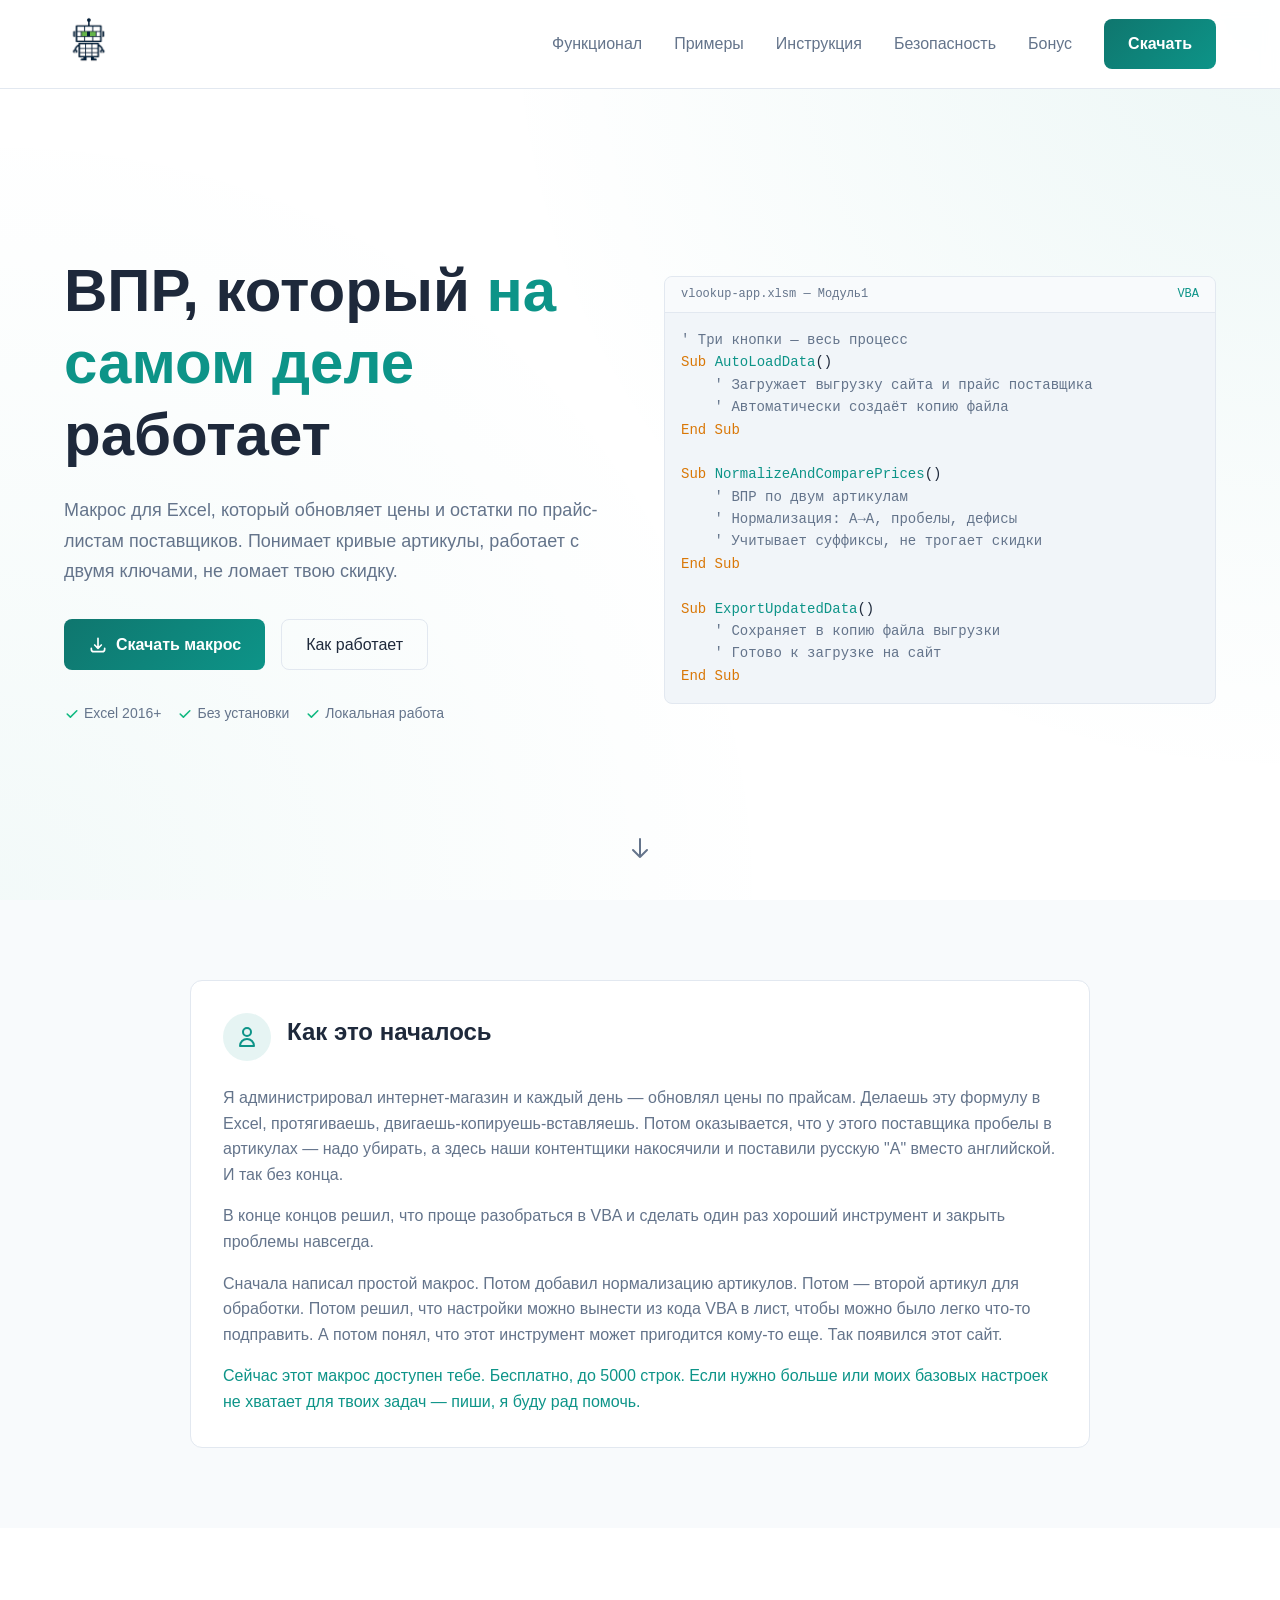
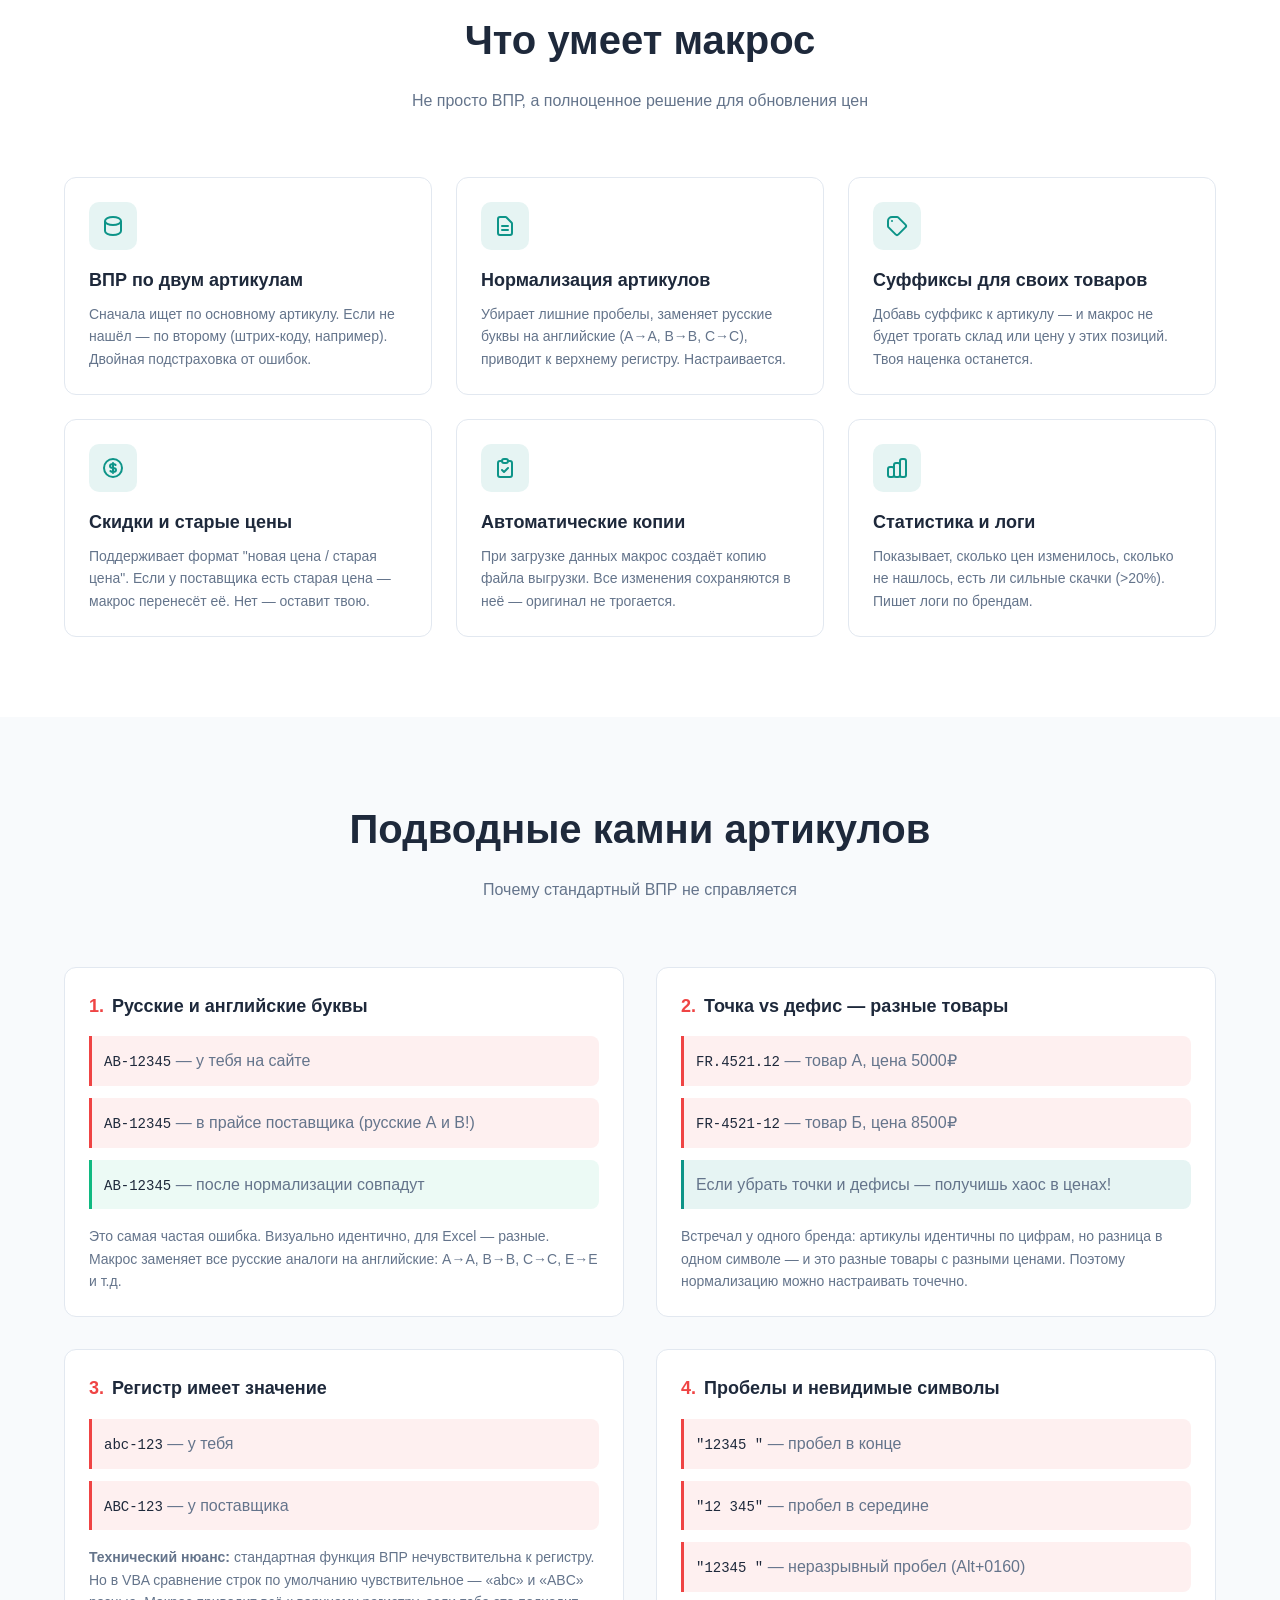
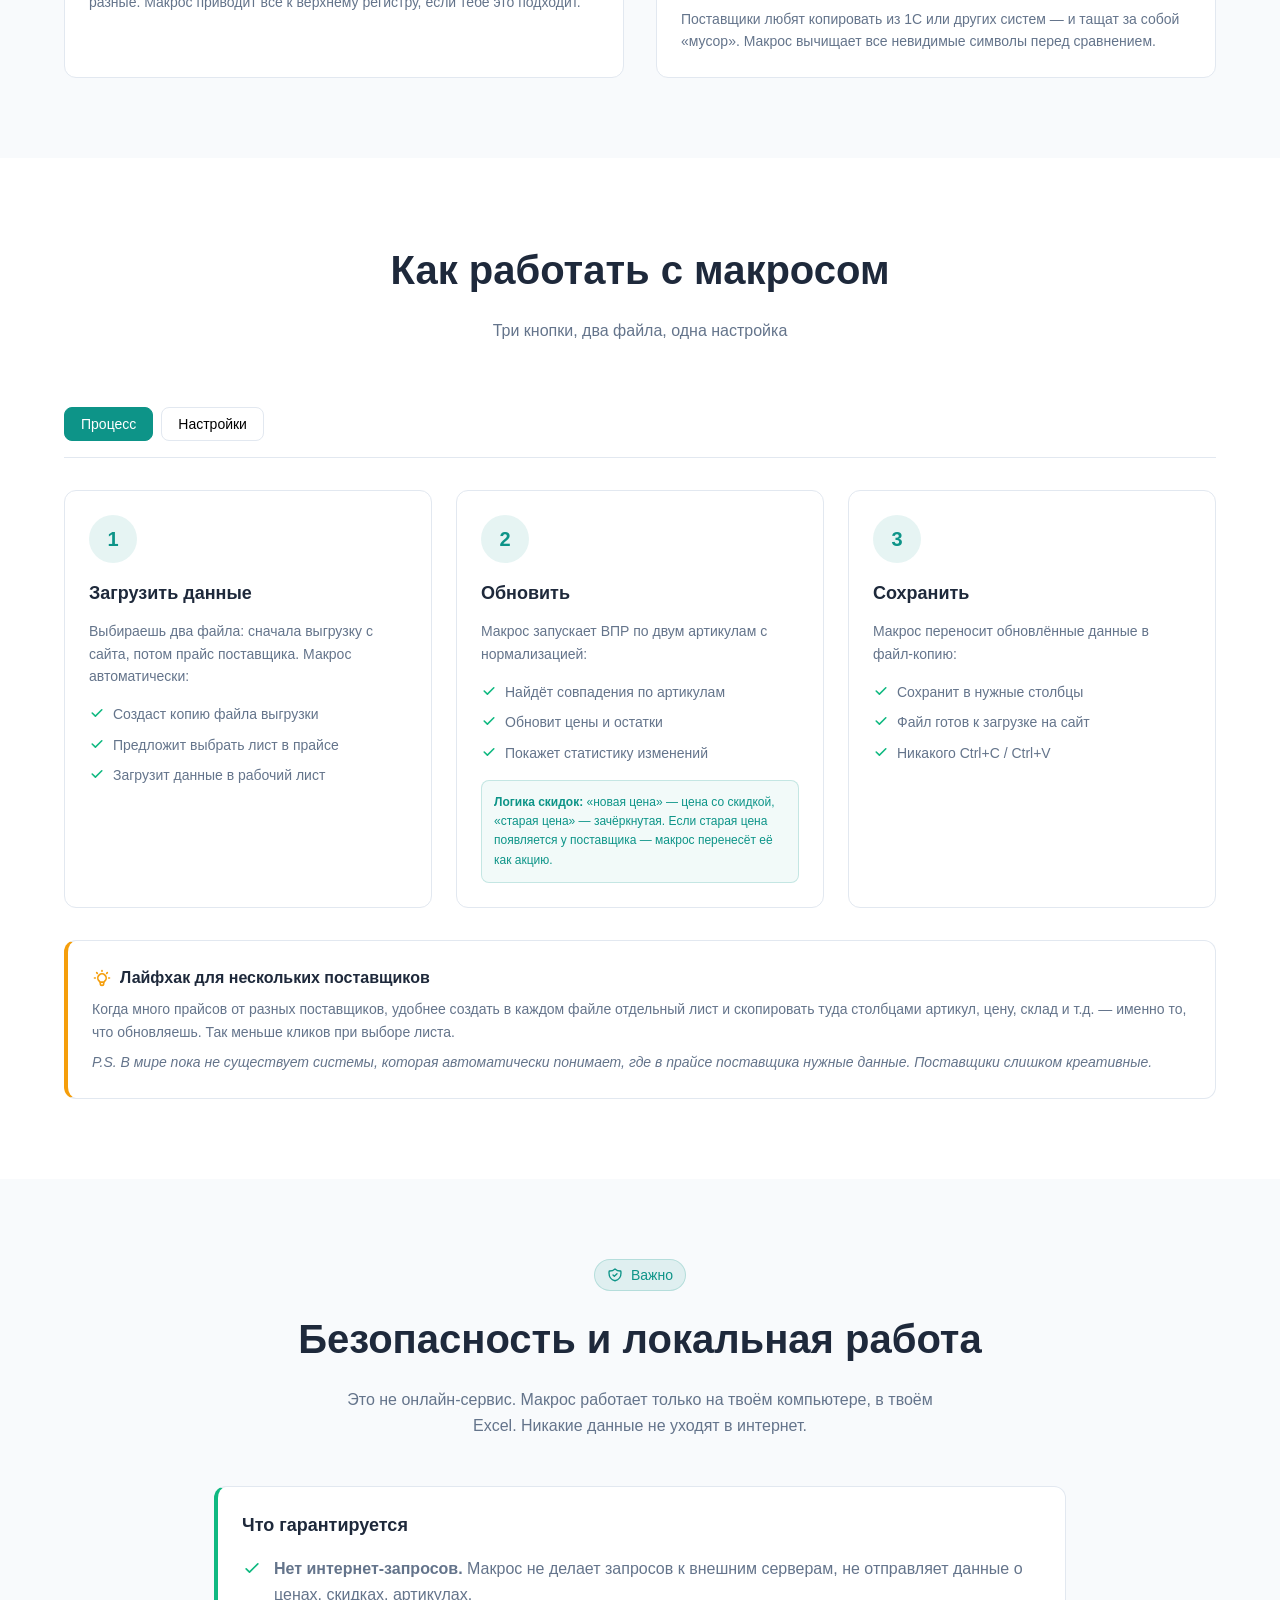
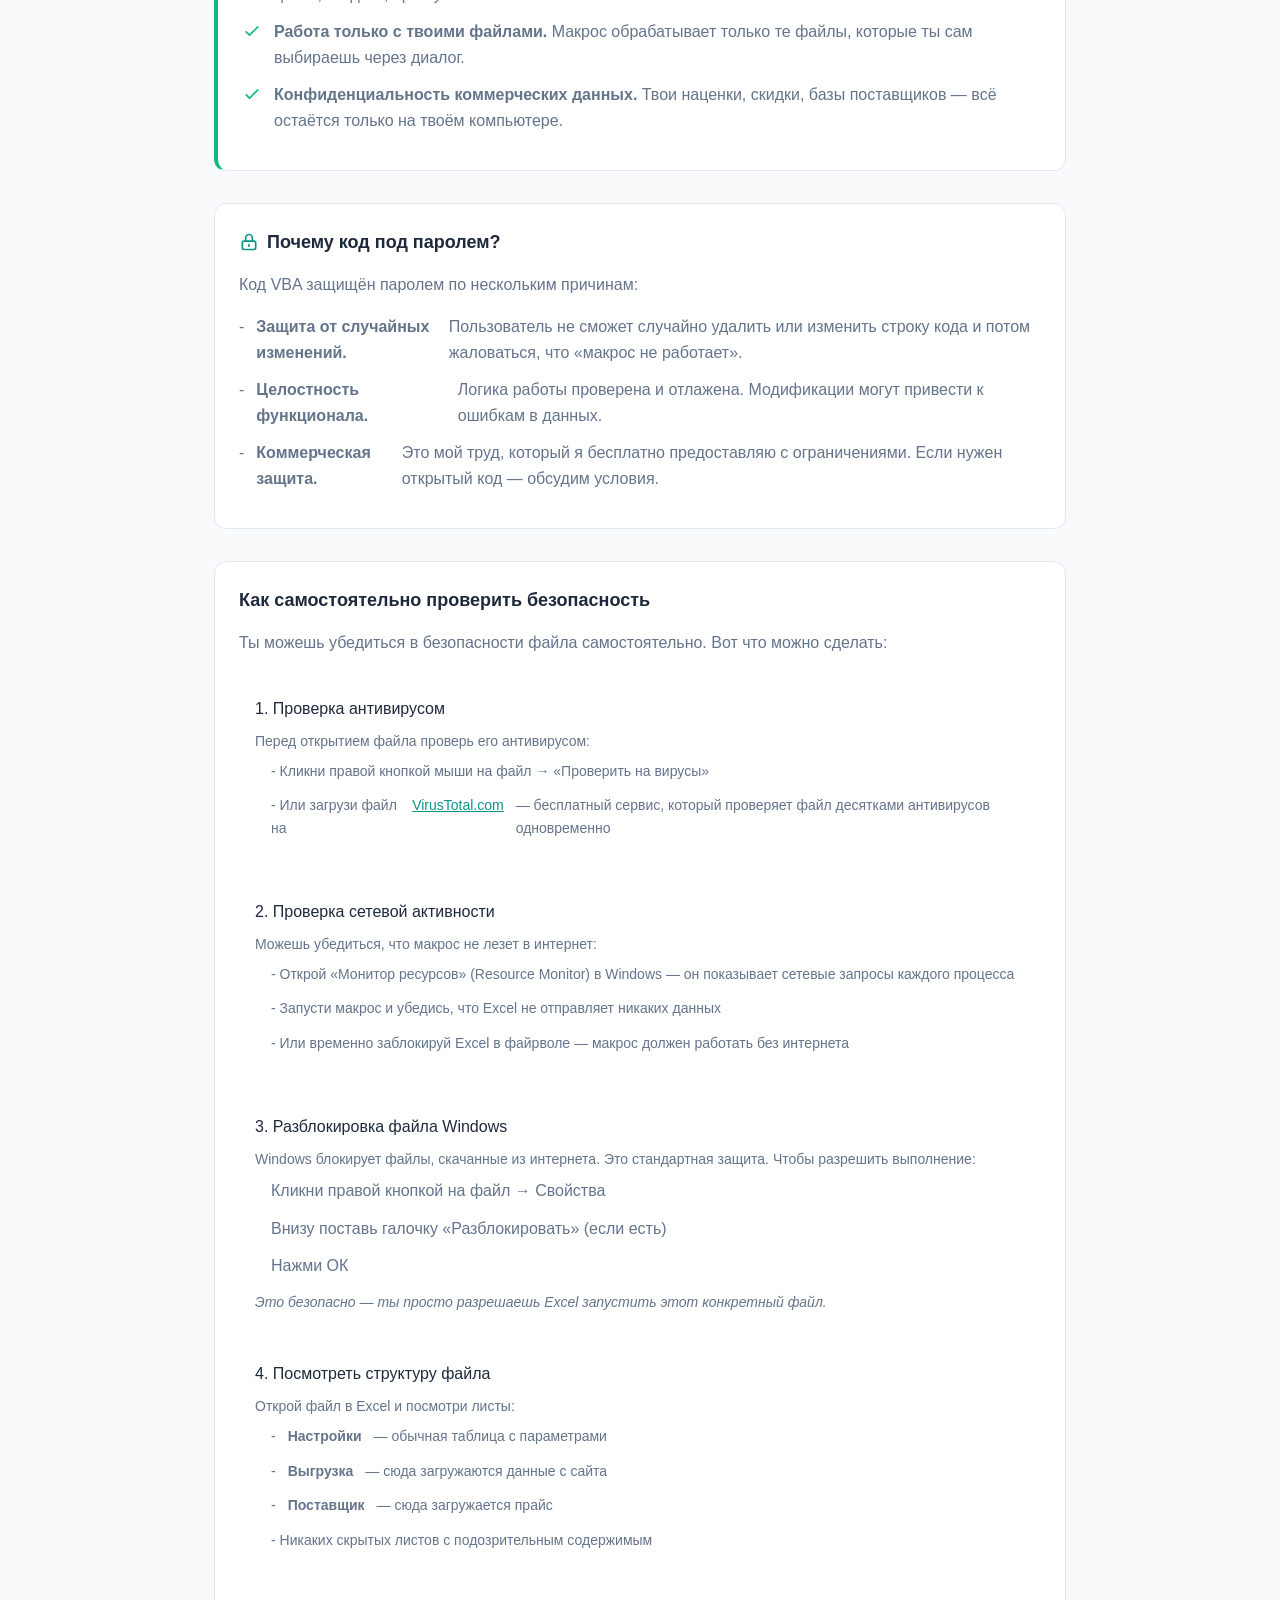
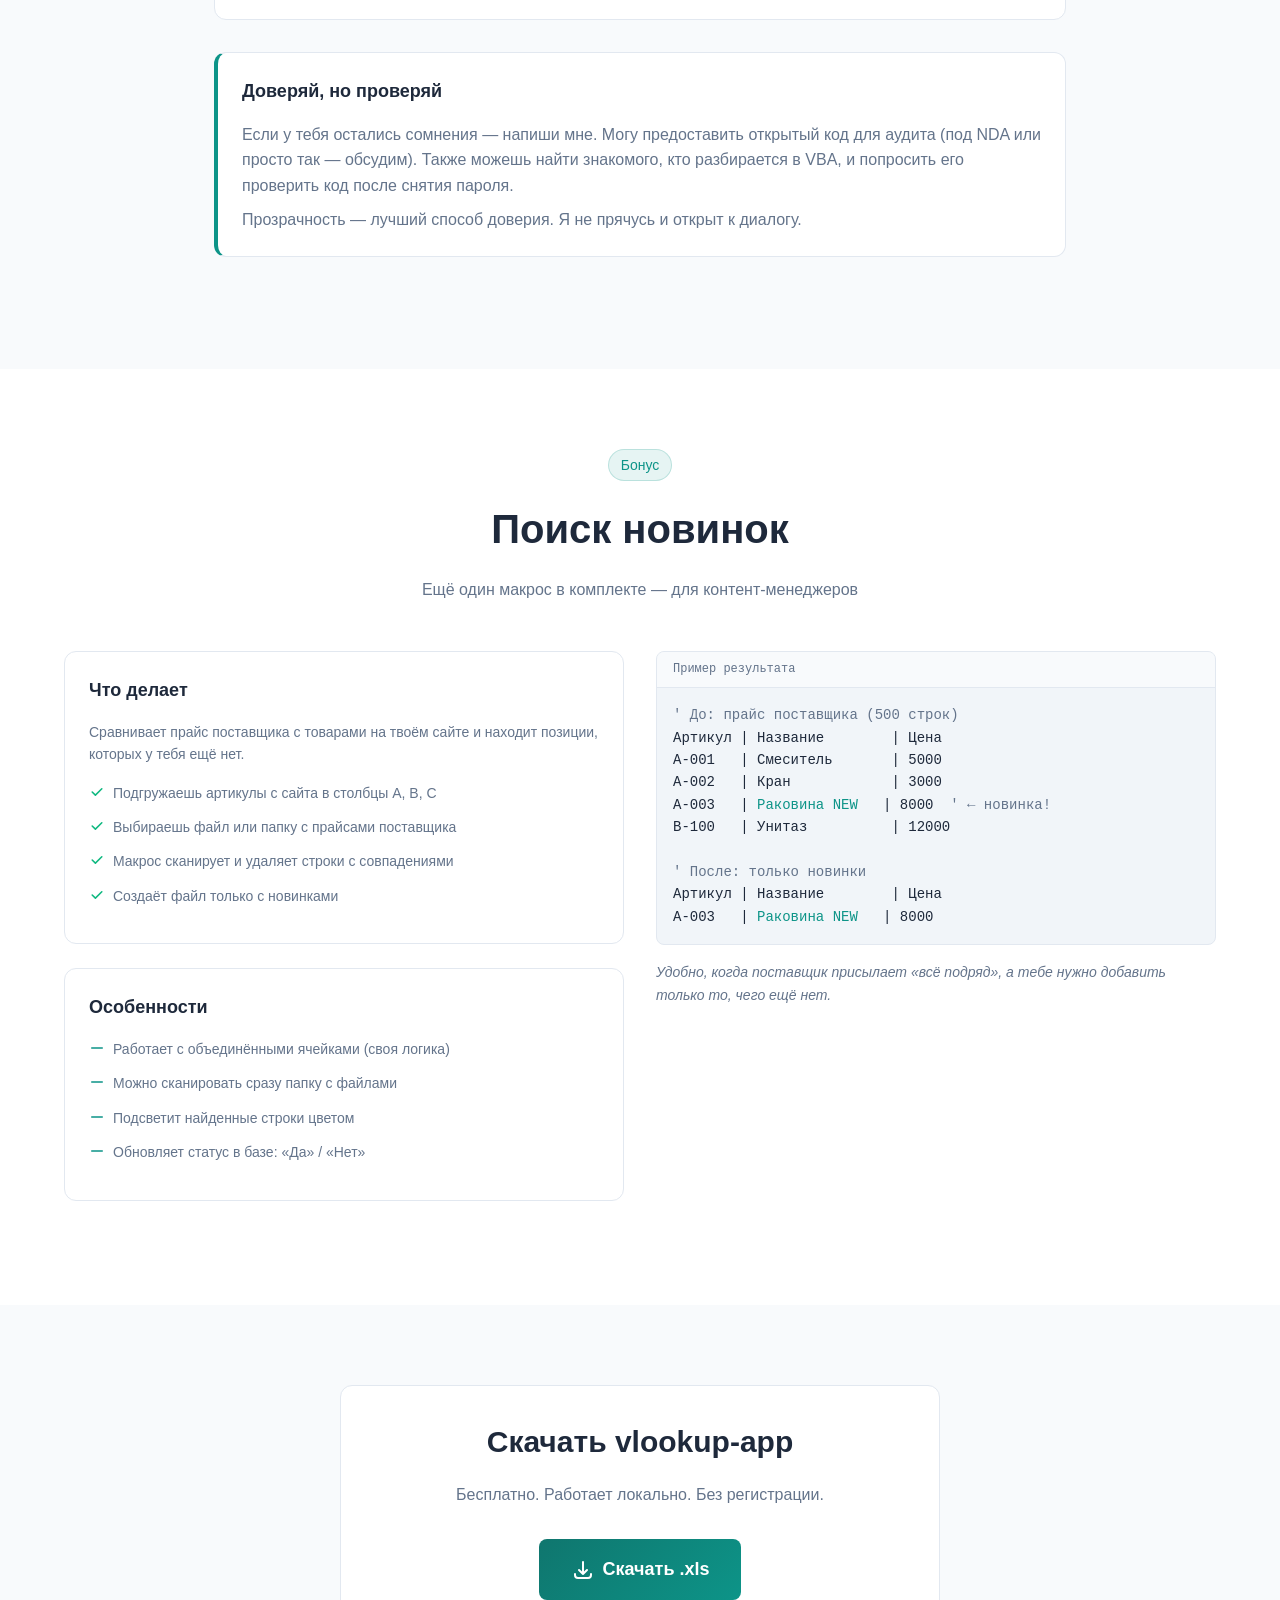
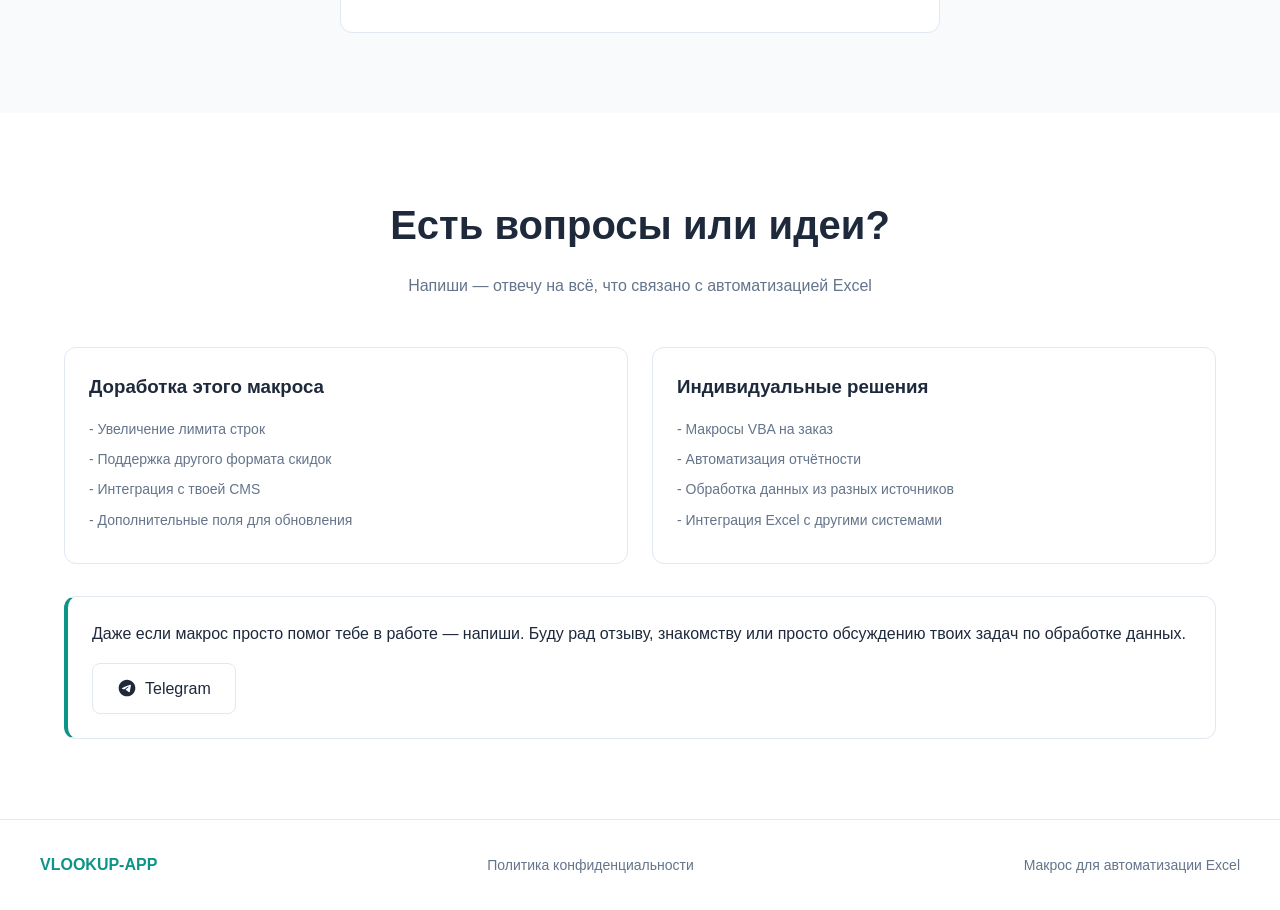
==== commit 6b5b952c: "index.html" ====
--- a/index.html
+++ b/index.html
@@ -723,14 +723,6 @@
         </div>
     </section>
 
-    <!-- Footer -->
-    <footer class="footer">
-        <div class="footer-inner">
-            <div class="footer-logo">VLOOKUP-APP</div>
-            <div class="footer-text">Макрос для автоматизации Excel</div>
-        </div>
-    </footer>
-
     <script>
         // Mobile menu
         var mobileMenuBtn = document.getElementById('mobile-menu-btn');
@@ -841,3 +833,4 @@
 
 
 
+
--- a/style.css
+++ b/style.css
@@ -1013,4 +1013,19 @@
     .scroll-indicator {
         animation: none;
     }
-}+
+}
+/* Ссылка политики в подвале */
+.footer-privacy a:hover {
+    color: var(--fg);
+    text-decoration: underline;
+}
+
+/* Адаптив для мобилок - чтобы в столбик встало */
+@media (max-width: 768px) {
+    .footer-inner {
+        flex-direction: column;
+        text-align: center;
+        gap: 0.5rem;
+    }
+}
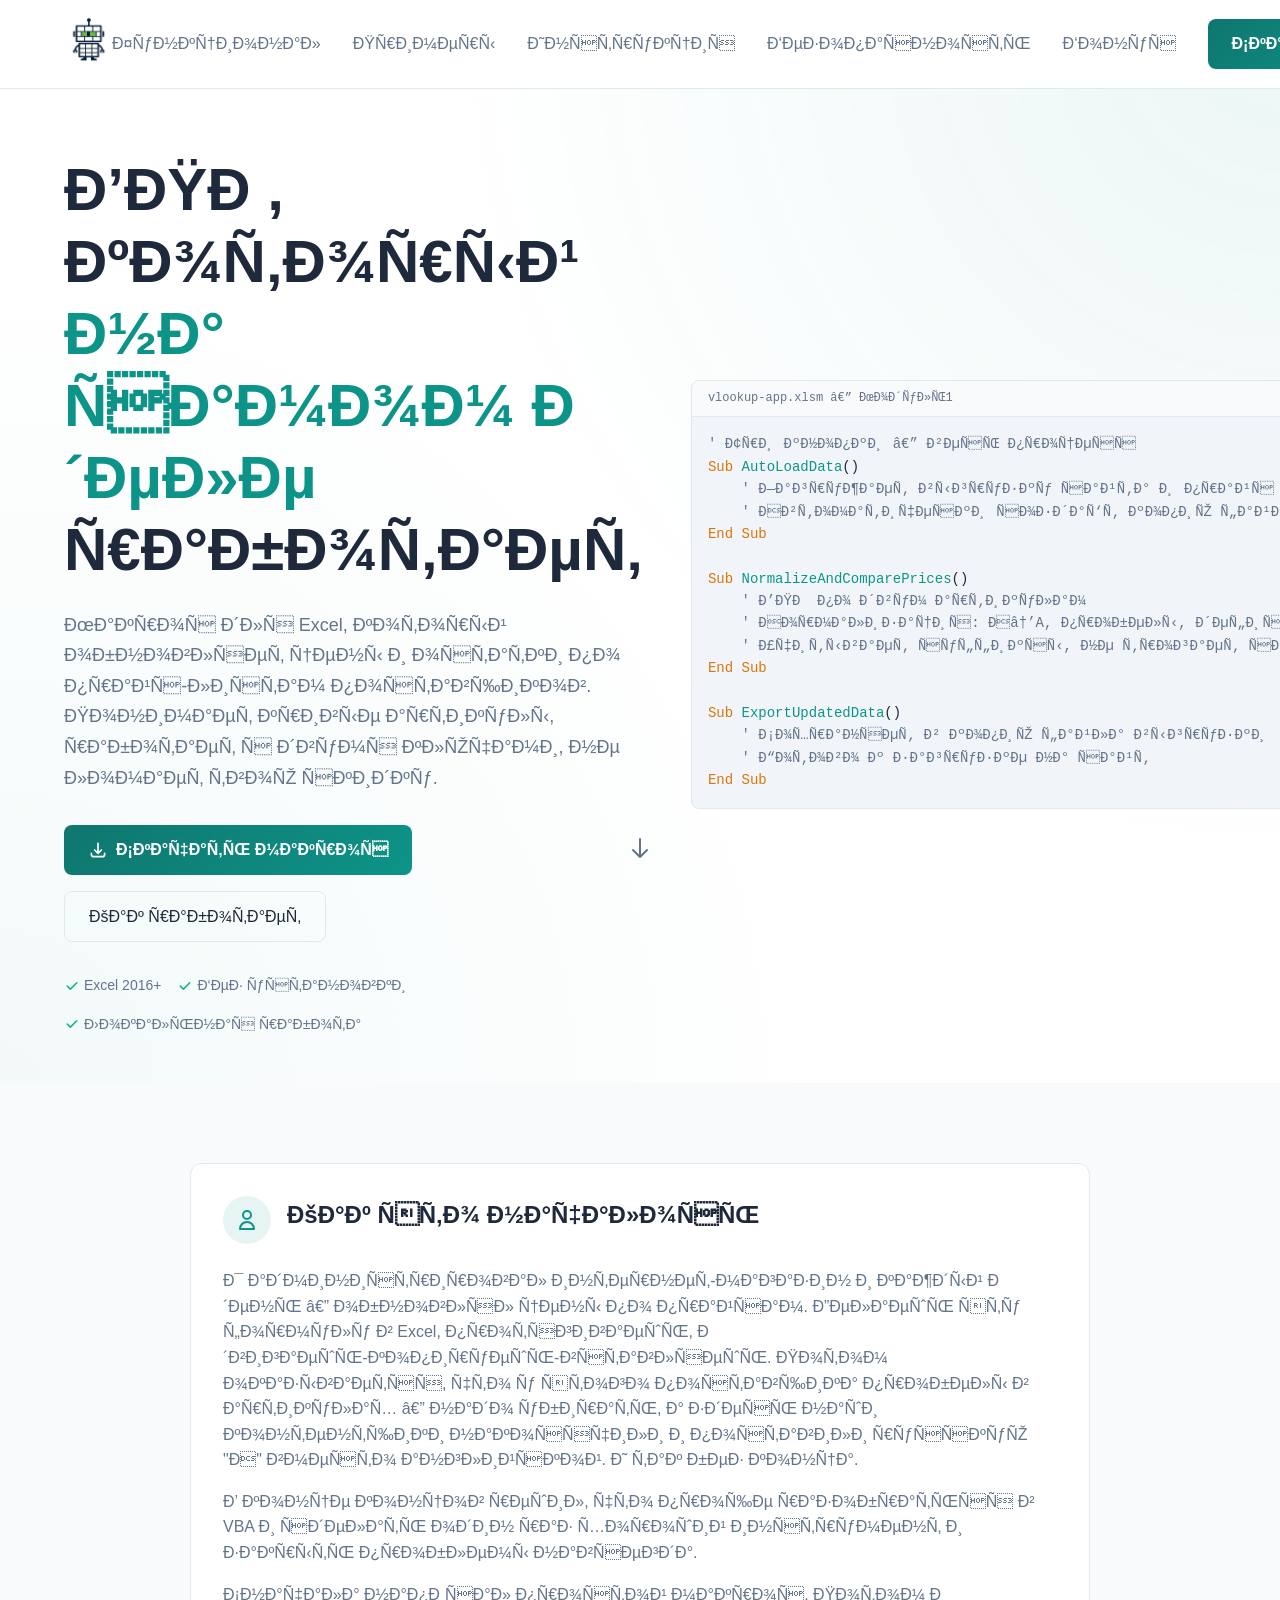
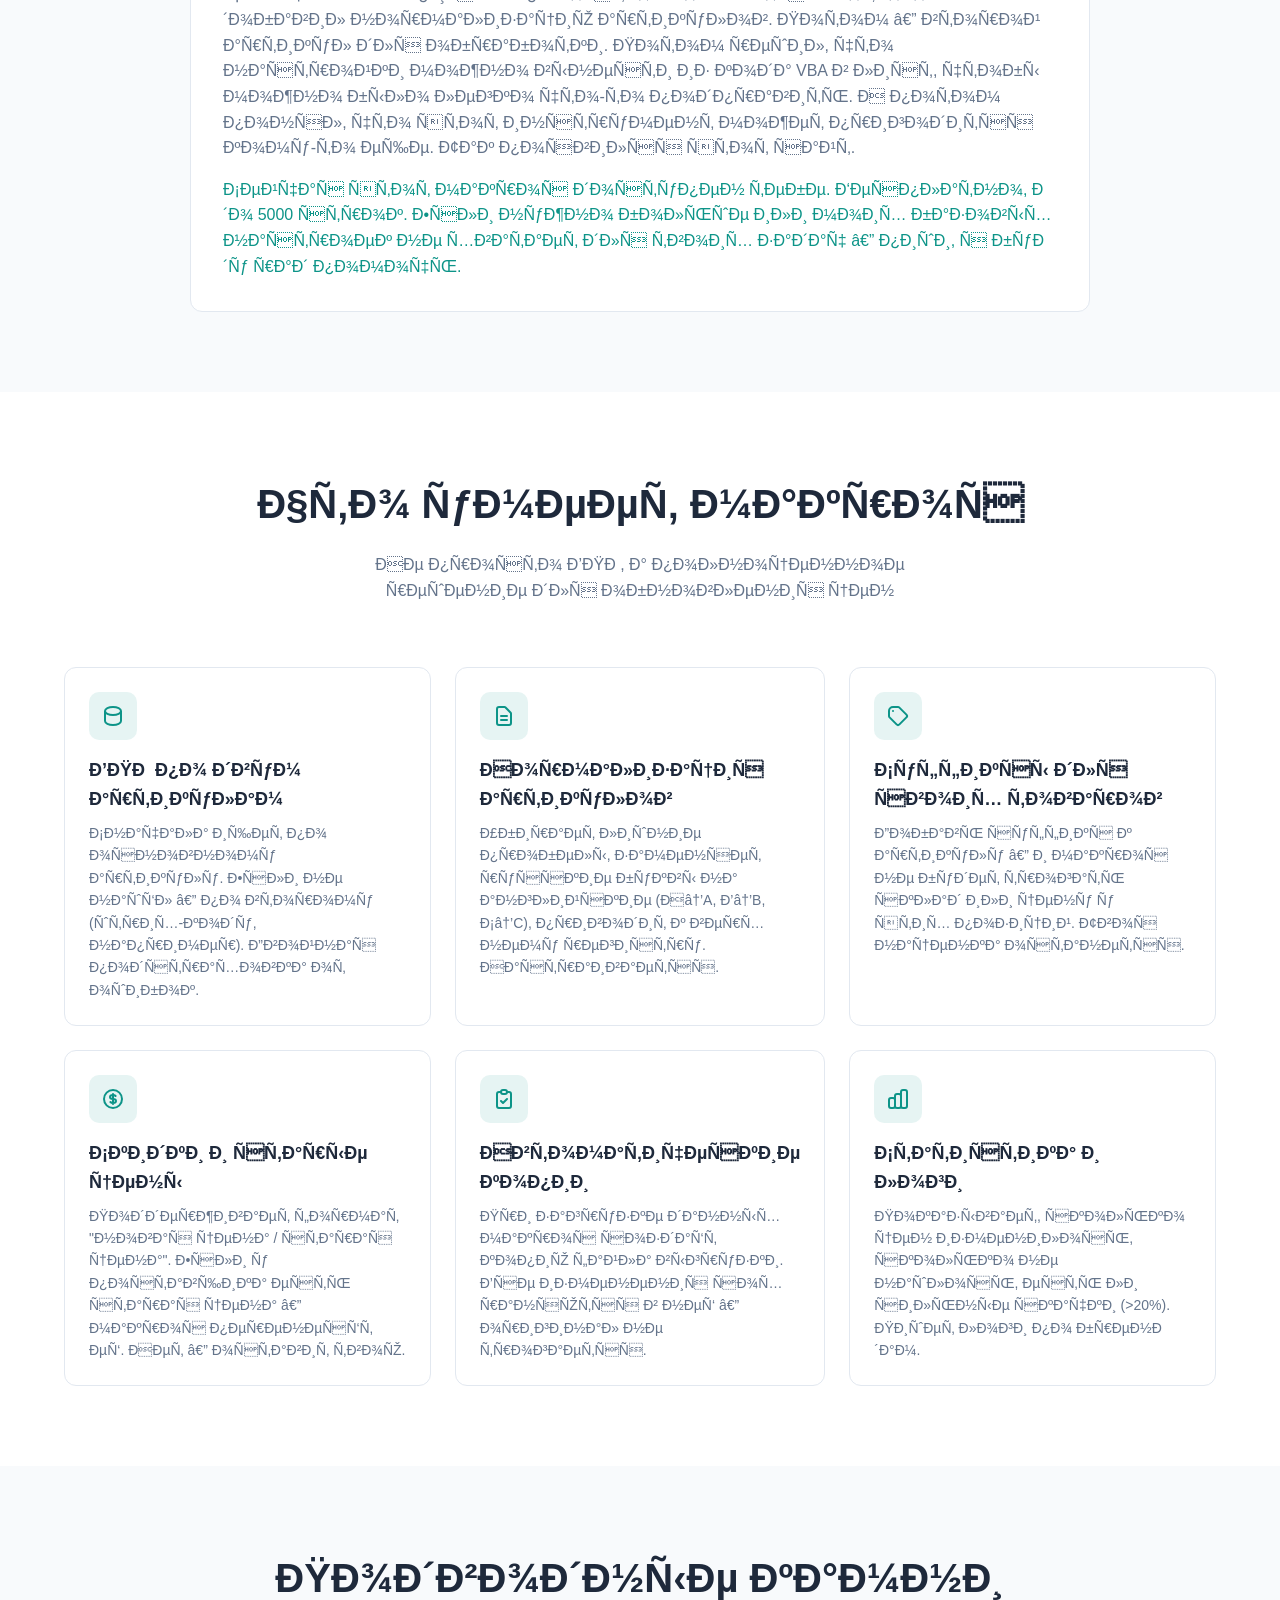
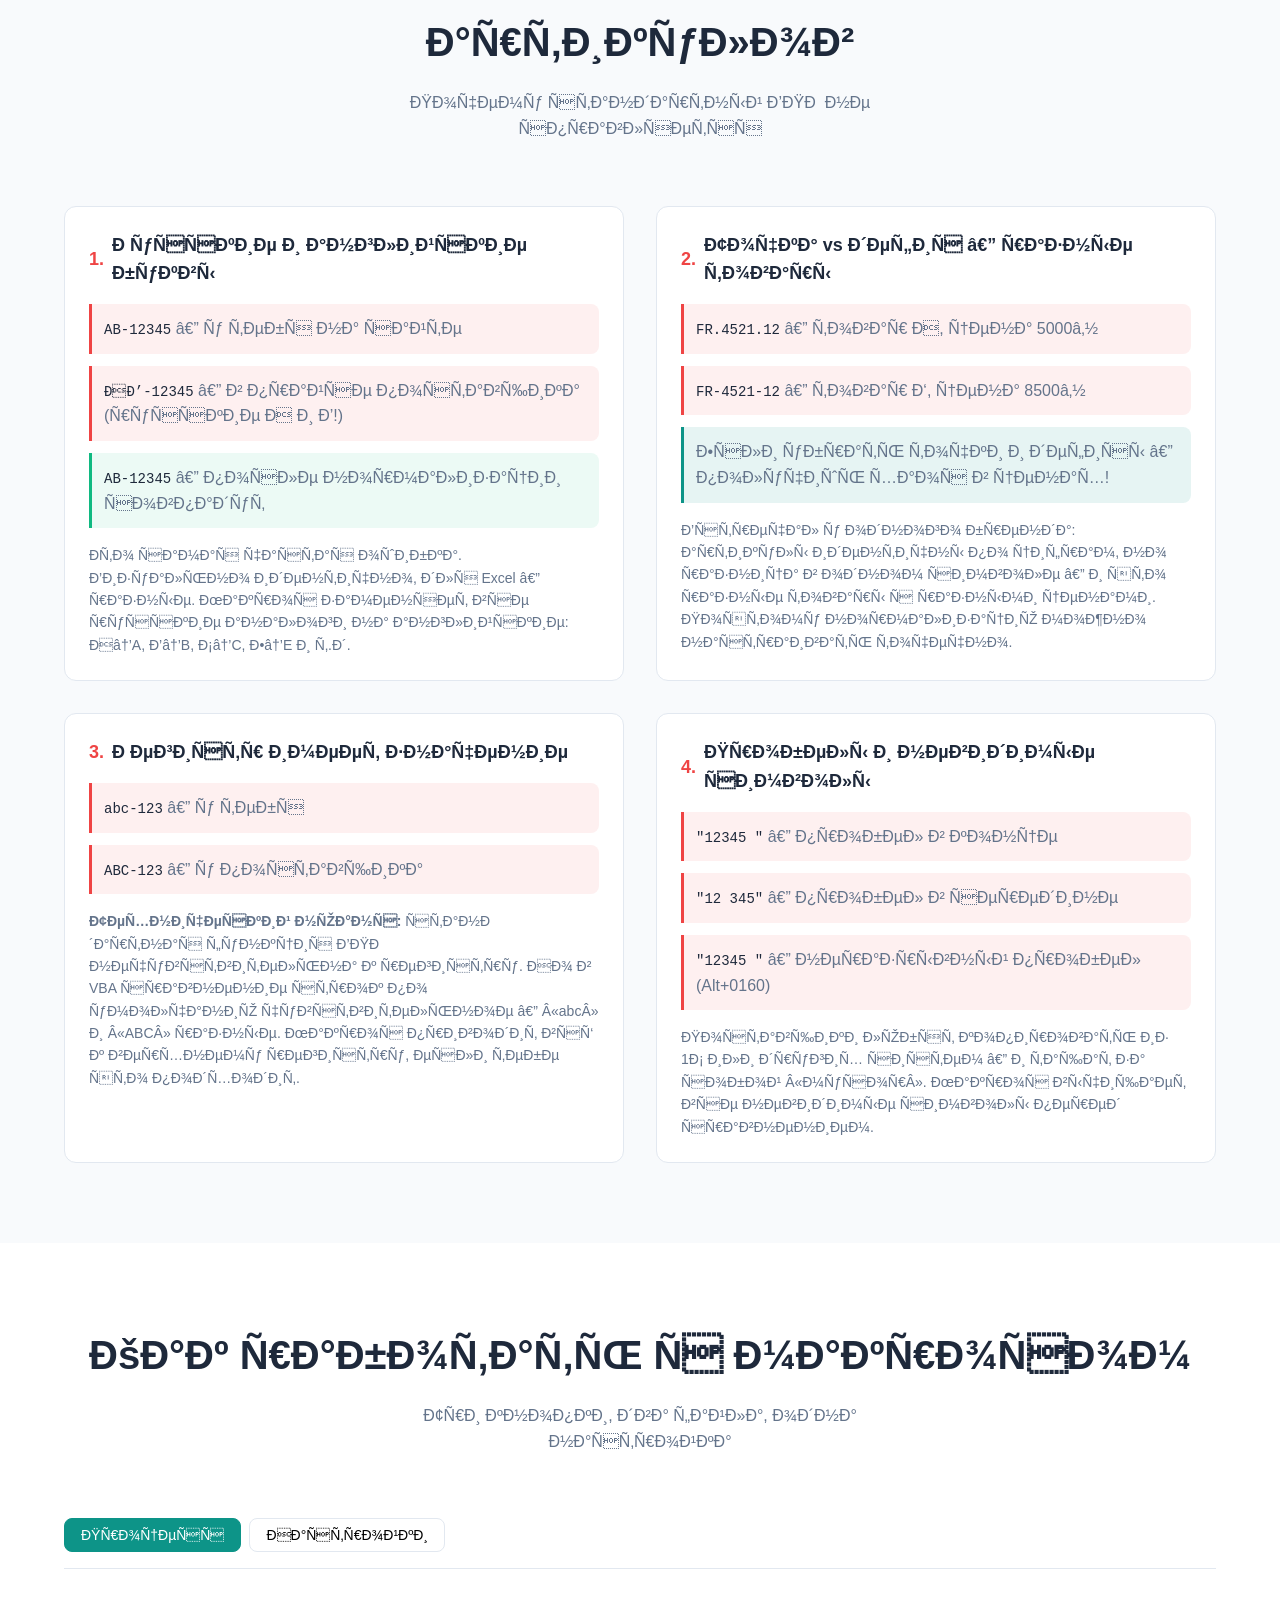
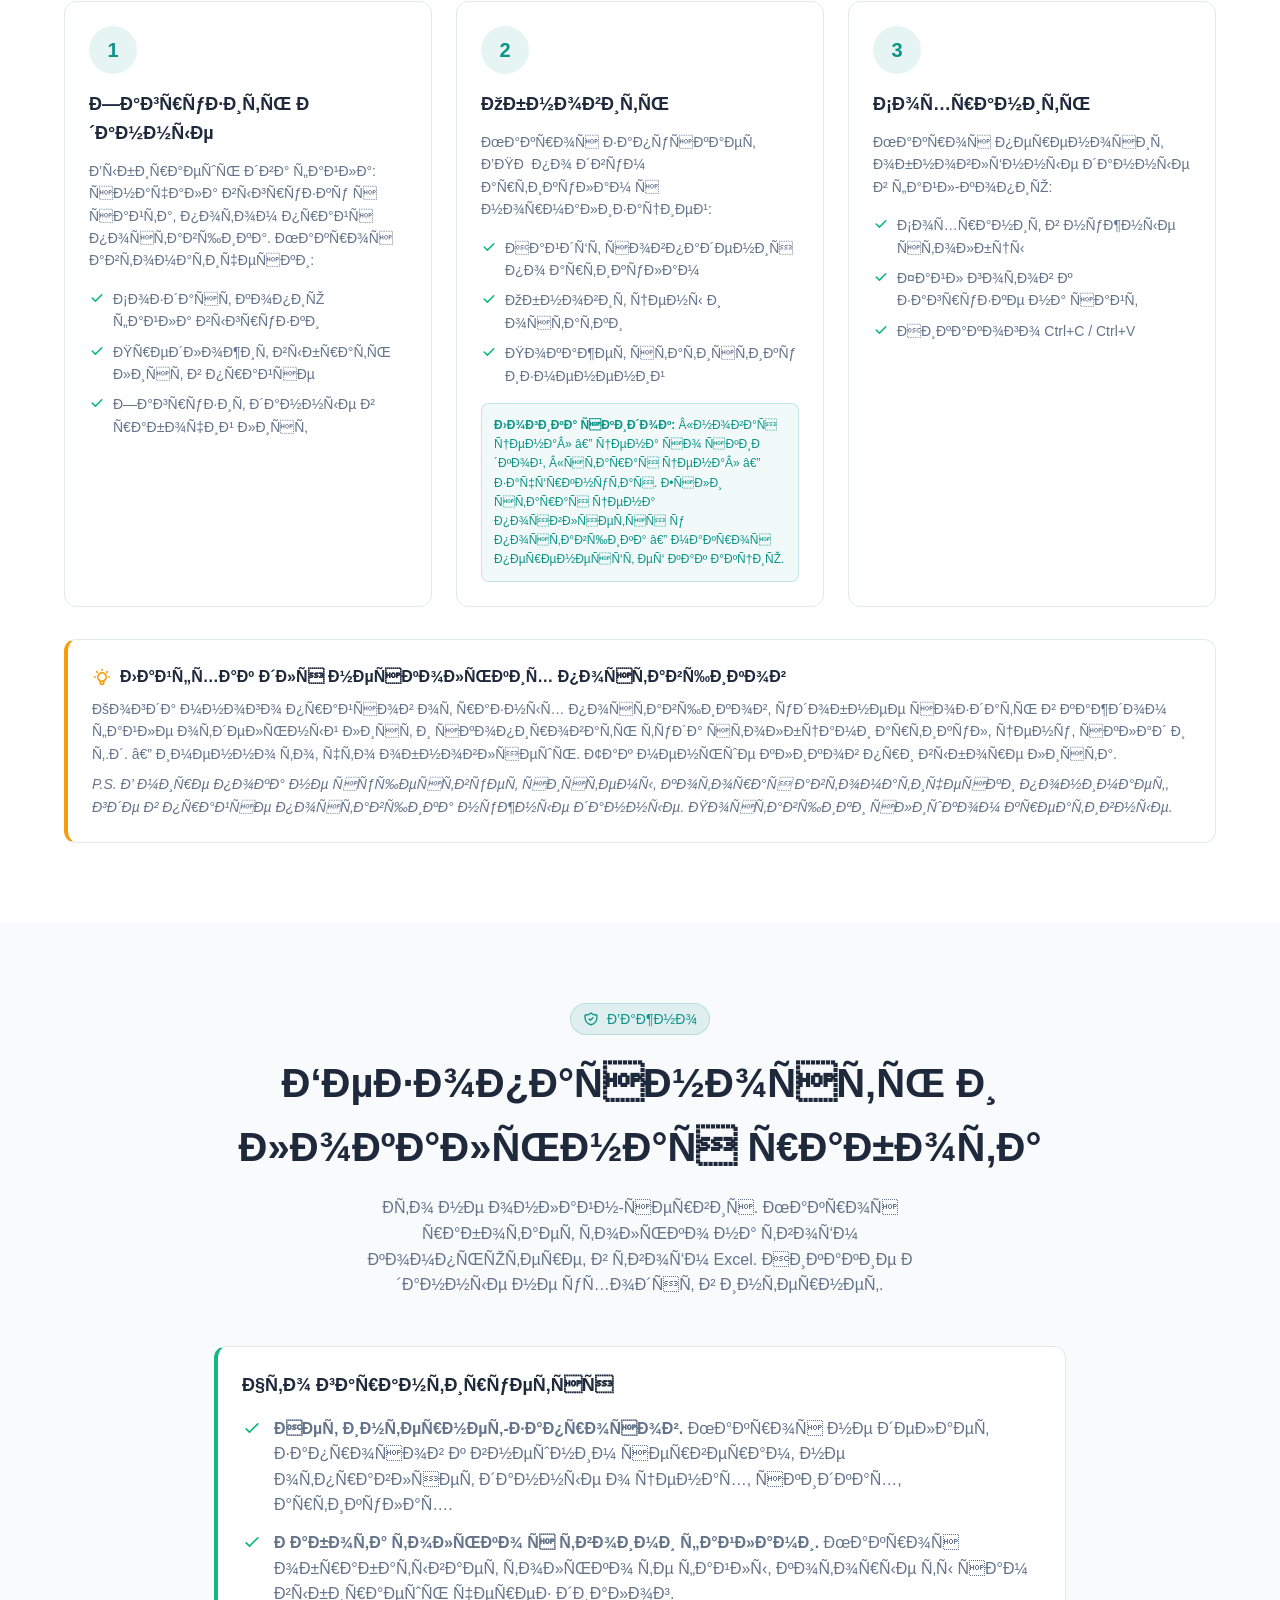
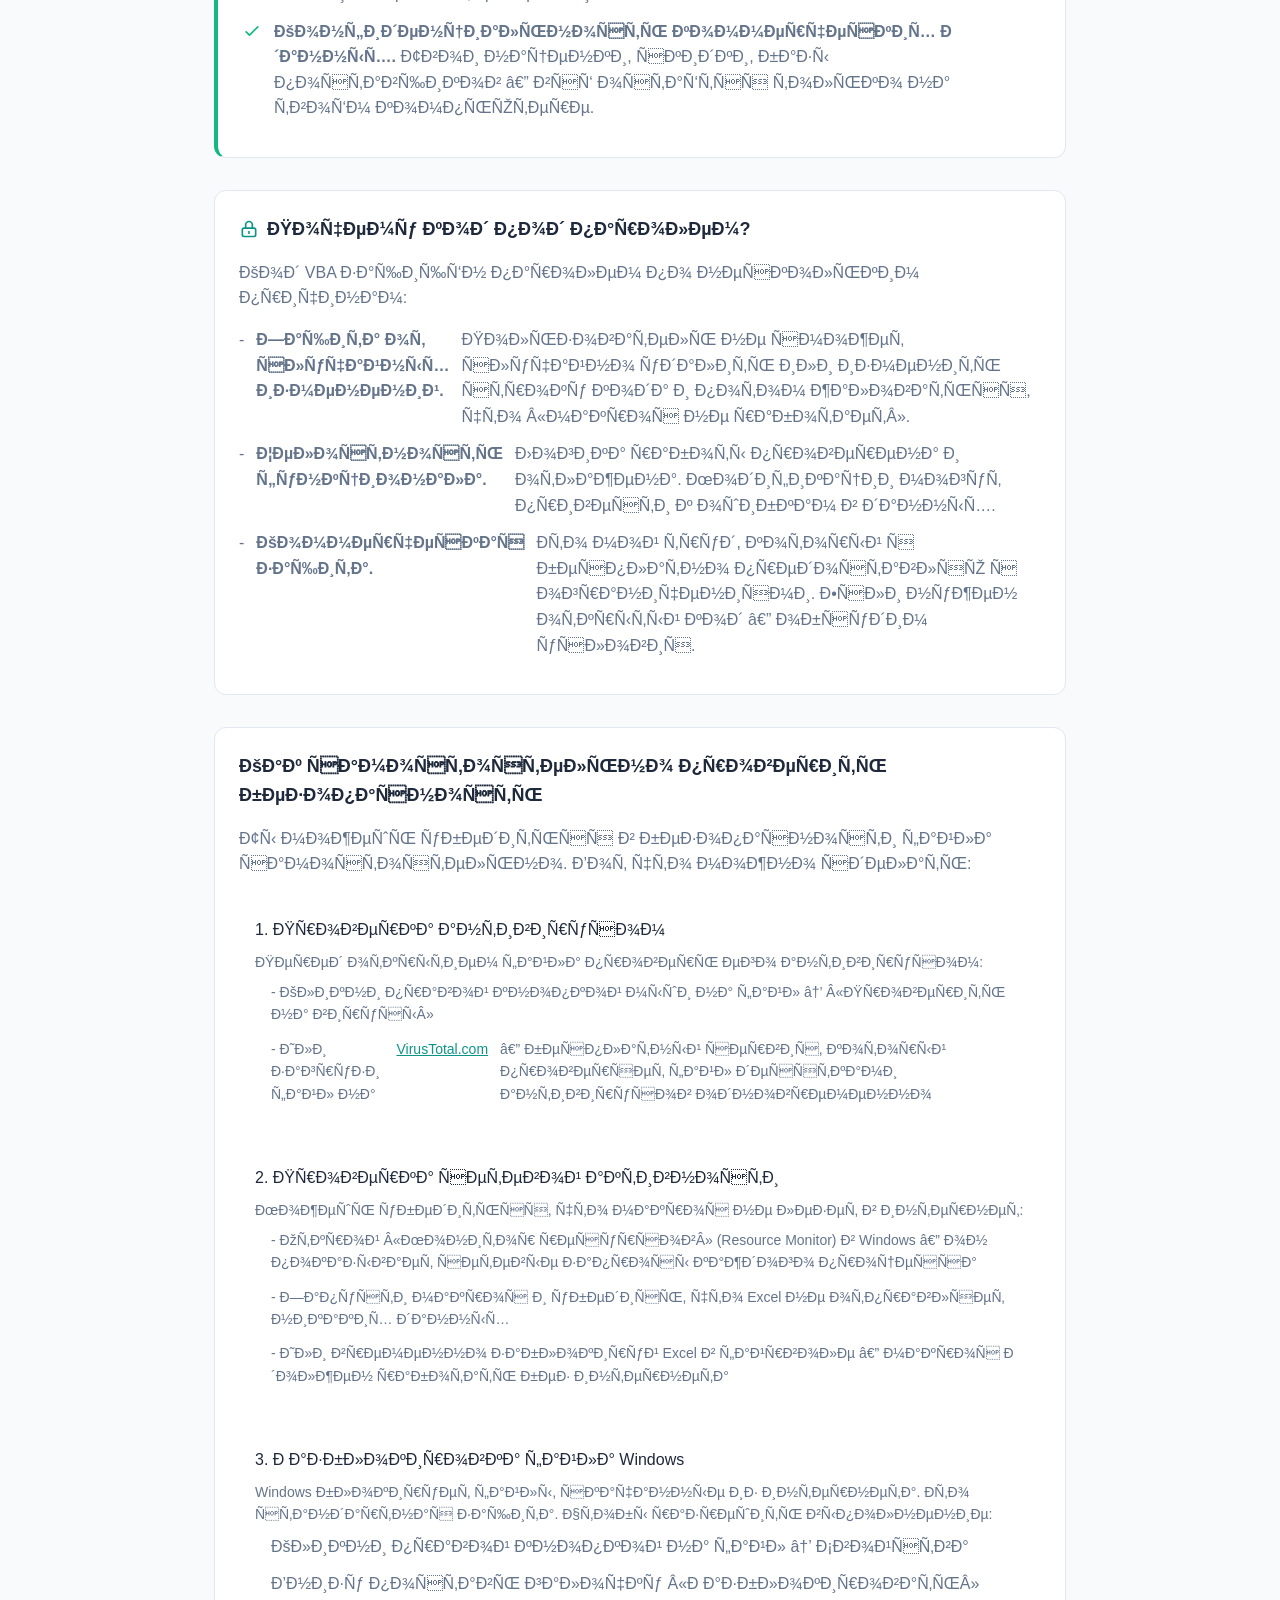
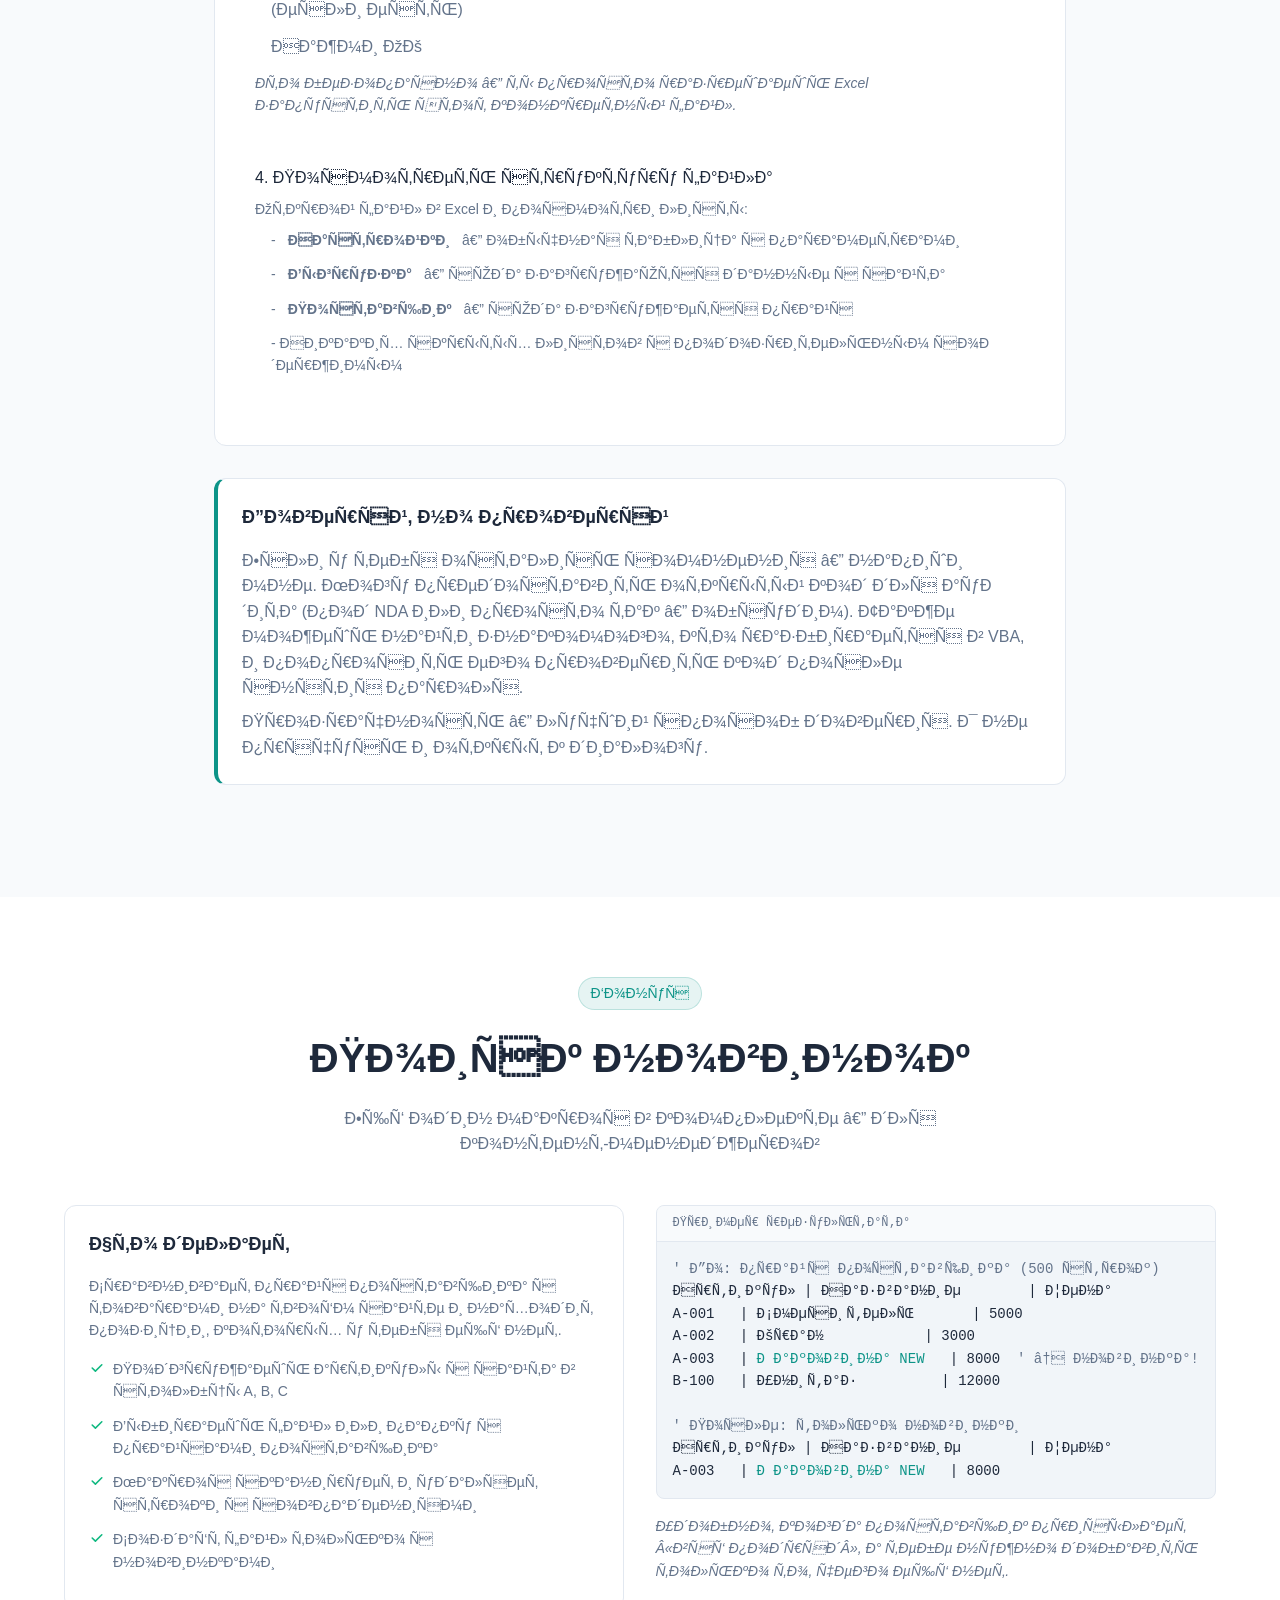
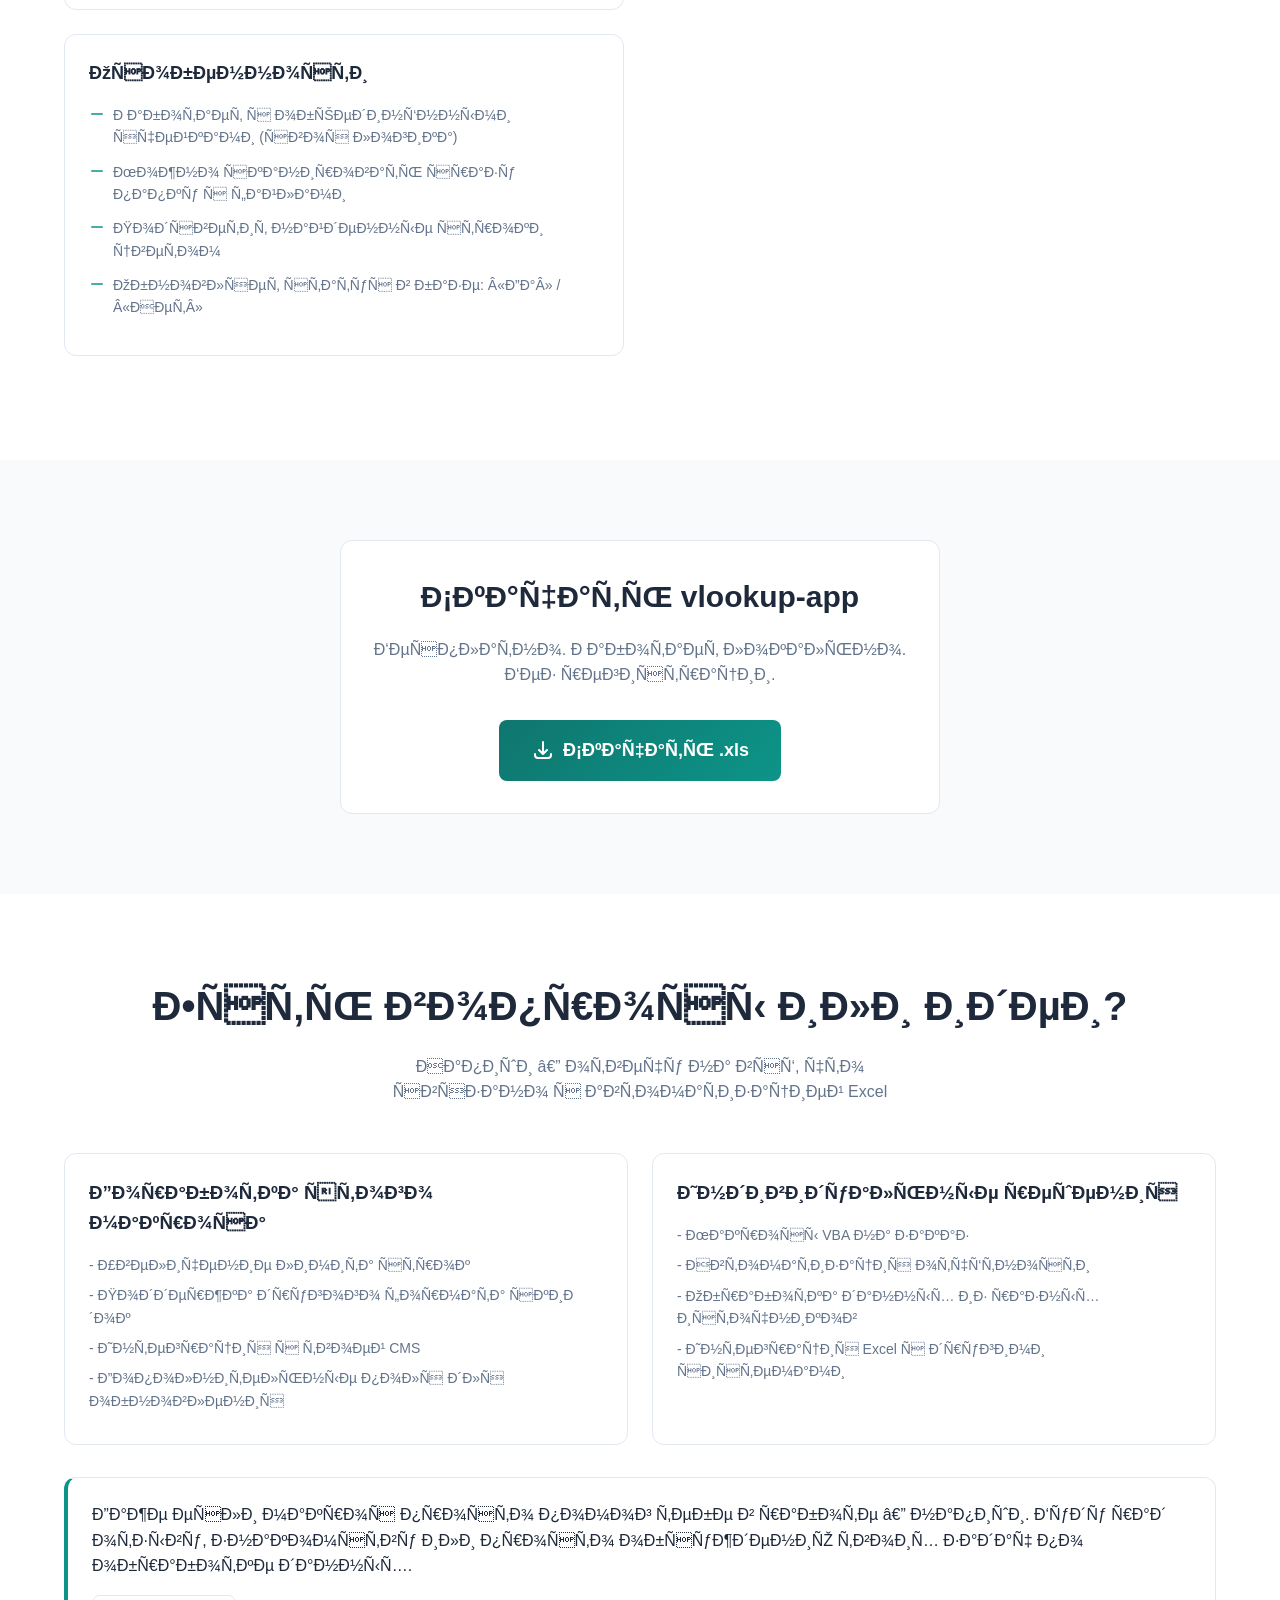
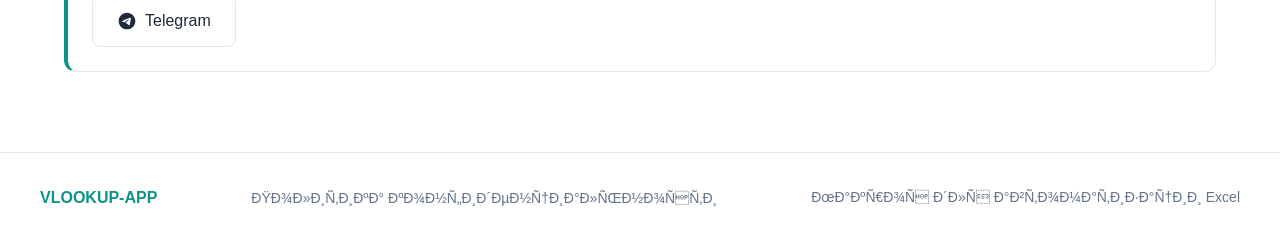
==== commit 2530a250: "index.html" ====
--- a/index.html
+++ b/index.html
@@ -1,6 +1,11 @@
 <!DOCTYPE html>
 <html lang="ru">
 <head>
+    <head>
+    ...
+    <link rel="icon" href="https://raw.githubusercontent.com/allkirill/vlookup-app/refs/heads/main/favicon.svg" type="image/x-icon">
+    ...
+</head>
     <meta name="yandex-verification" content="aaa22bf37cece413" />
     <!-- Yandex.Metrika counter -->
 <script type="text/javascript">
@@ -834,3 +839,4 @@
 
 
 
+
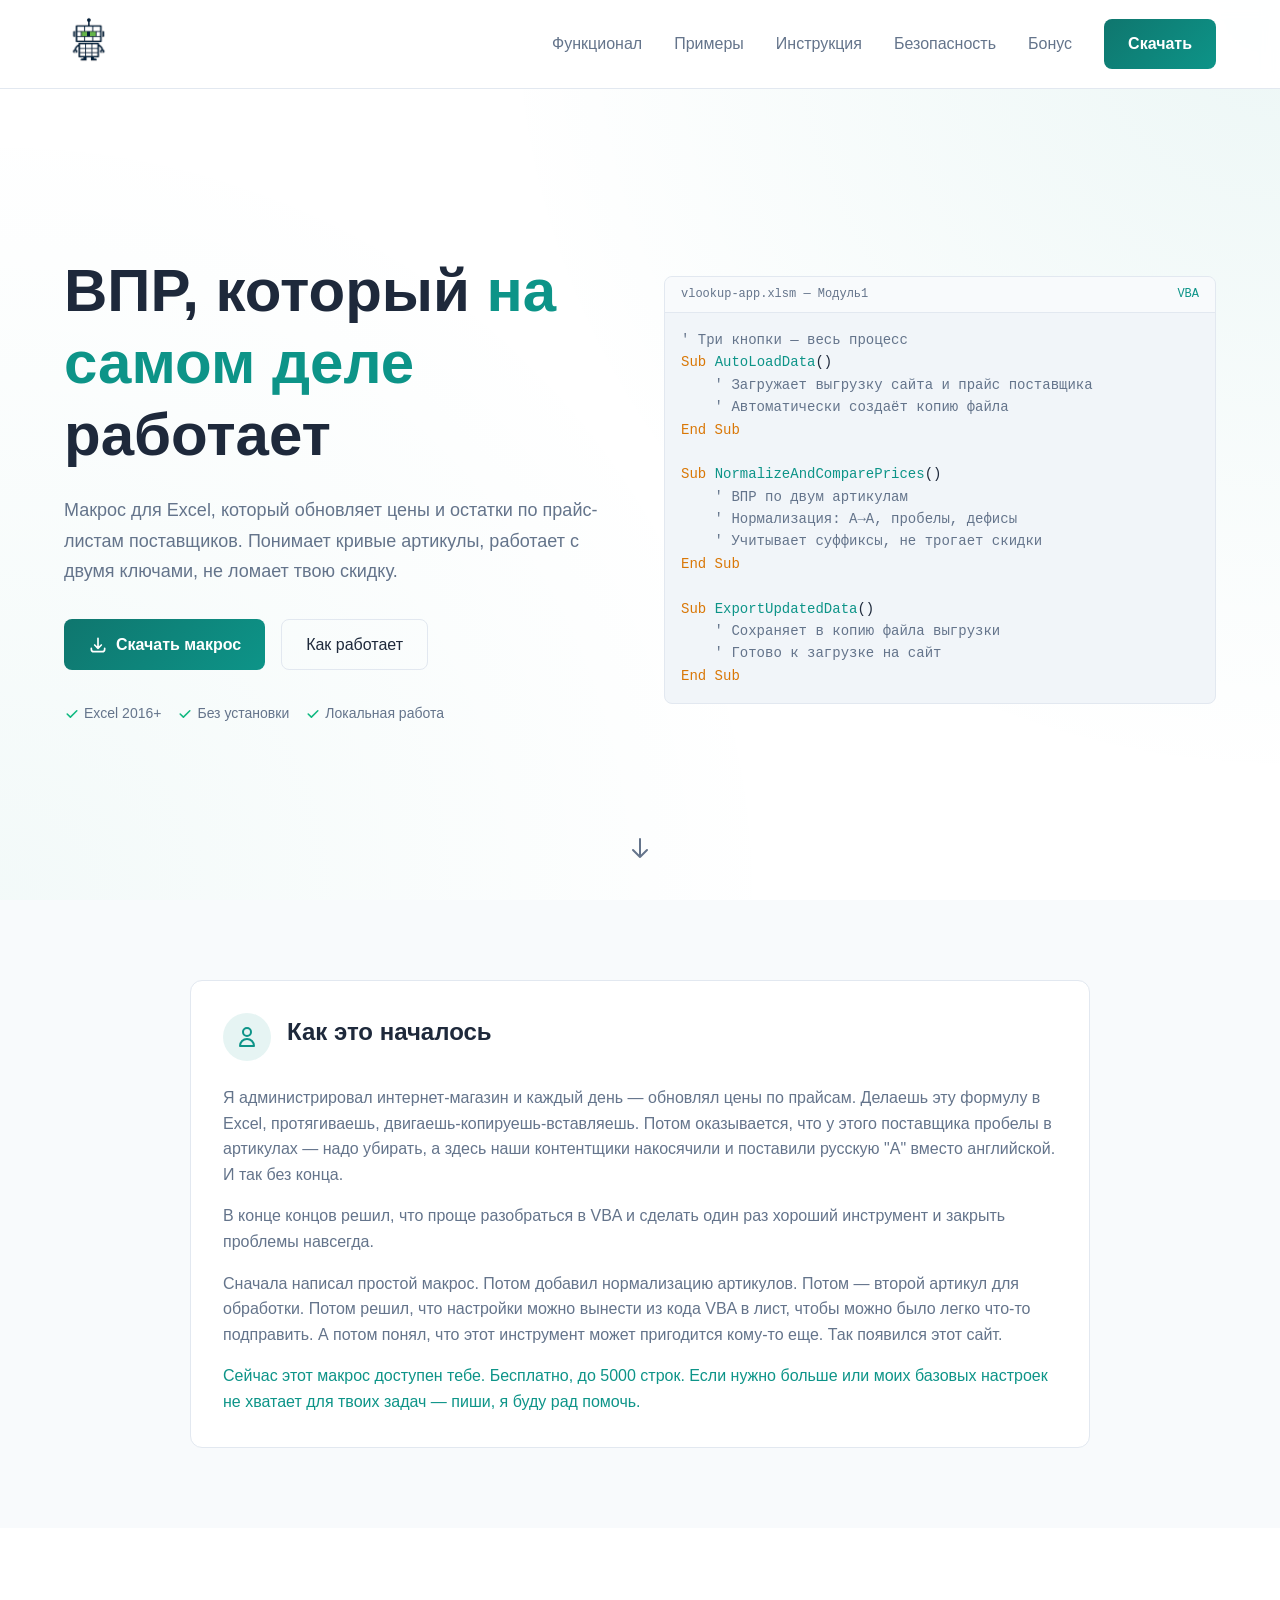
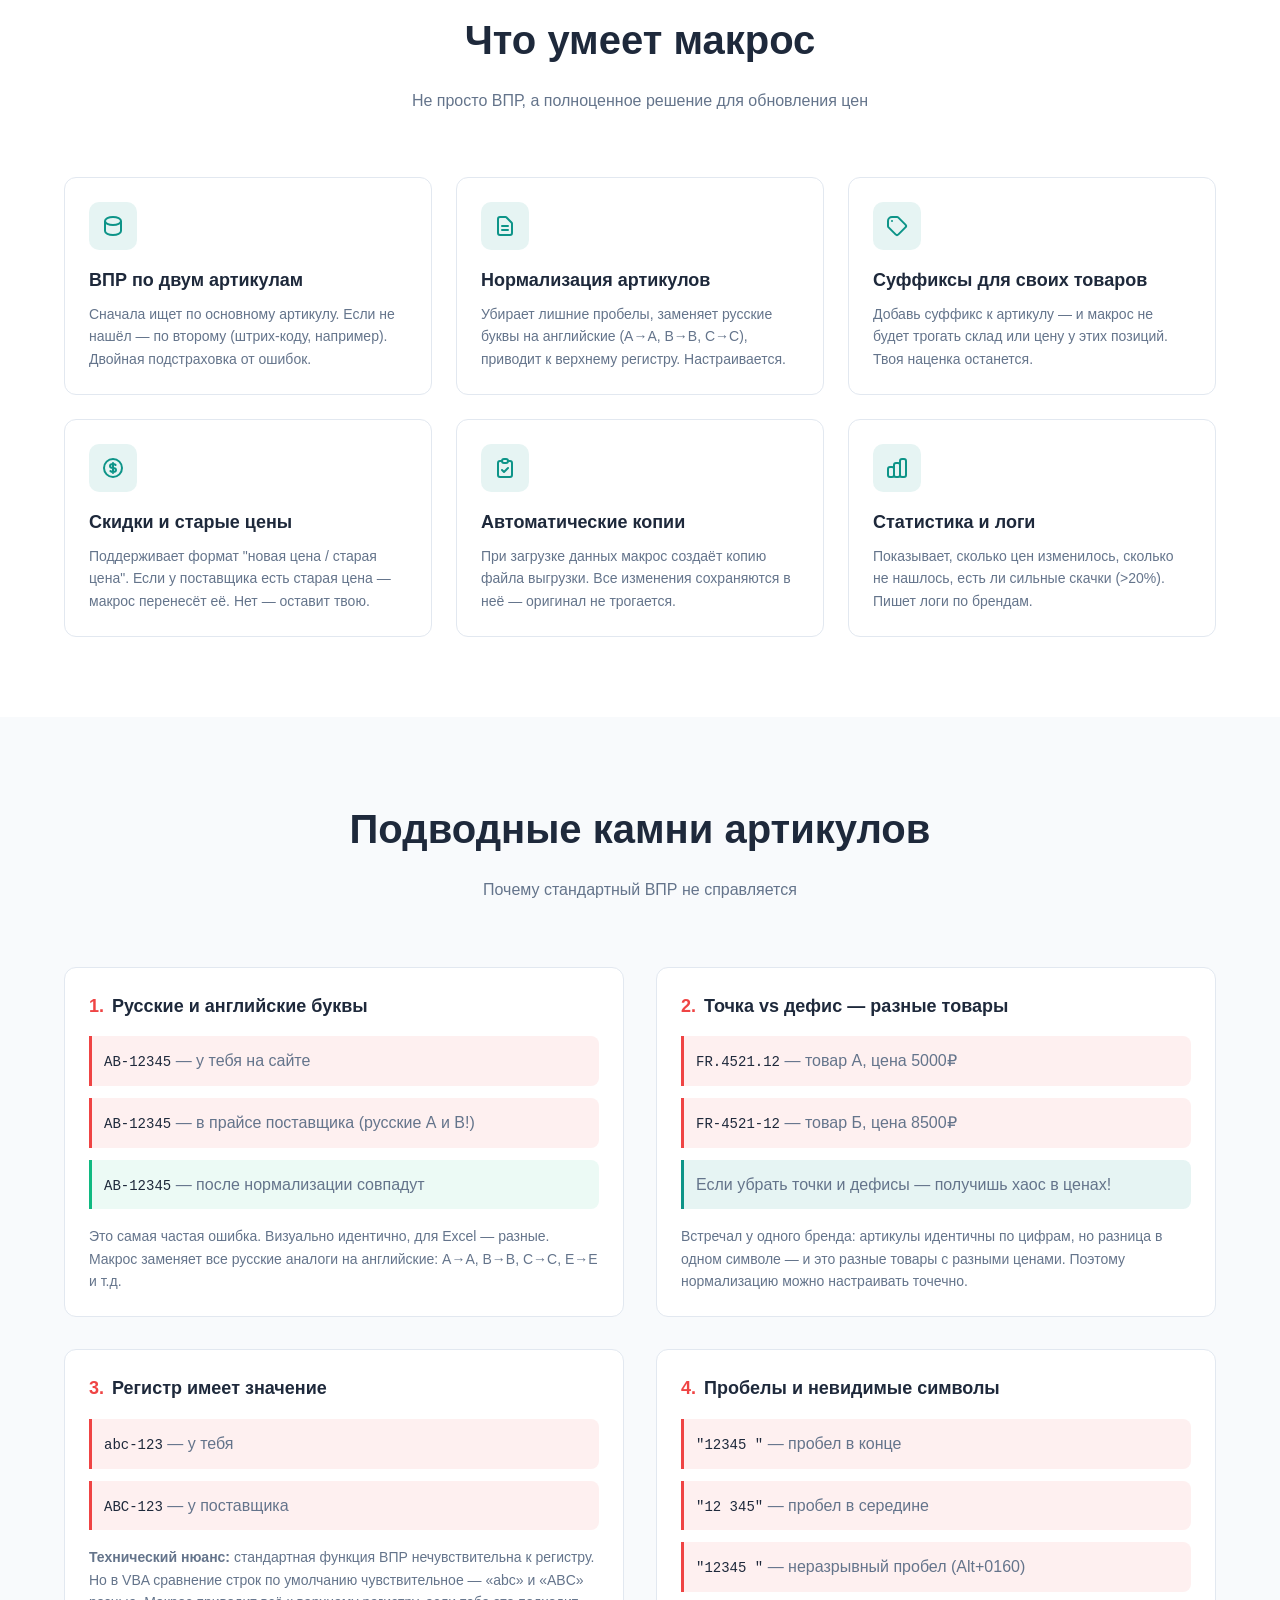
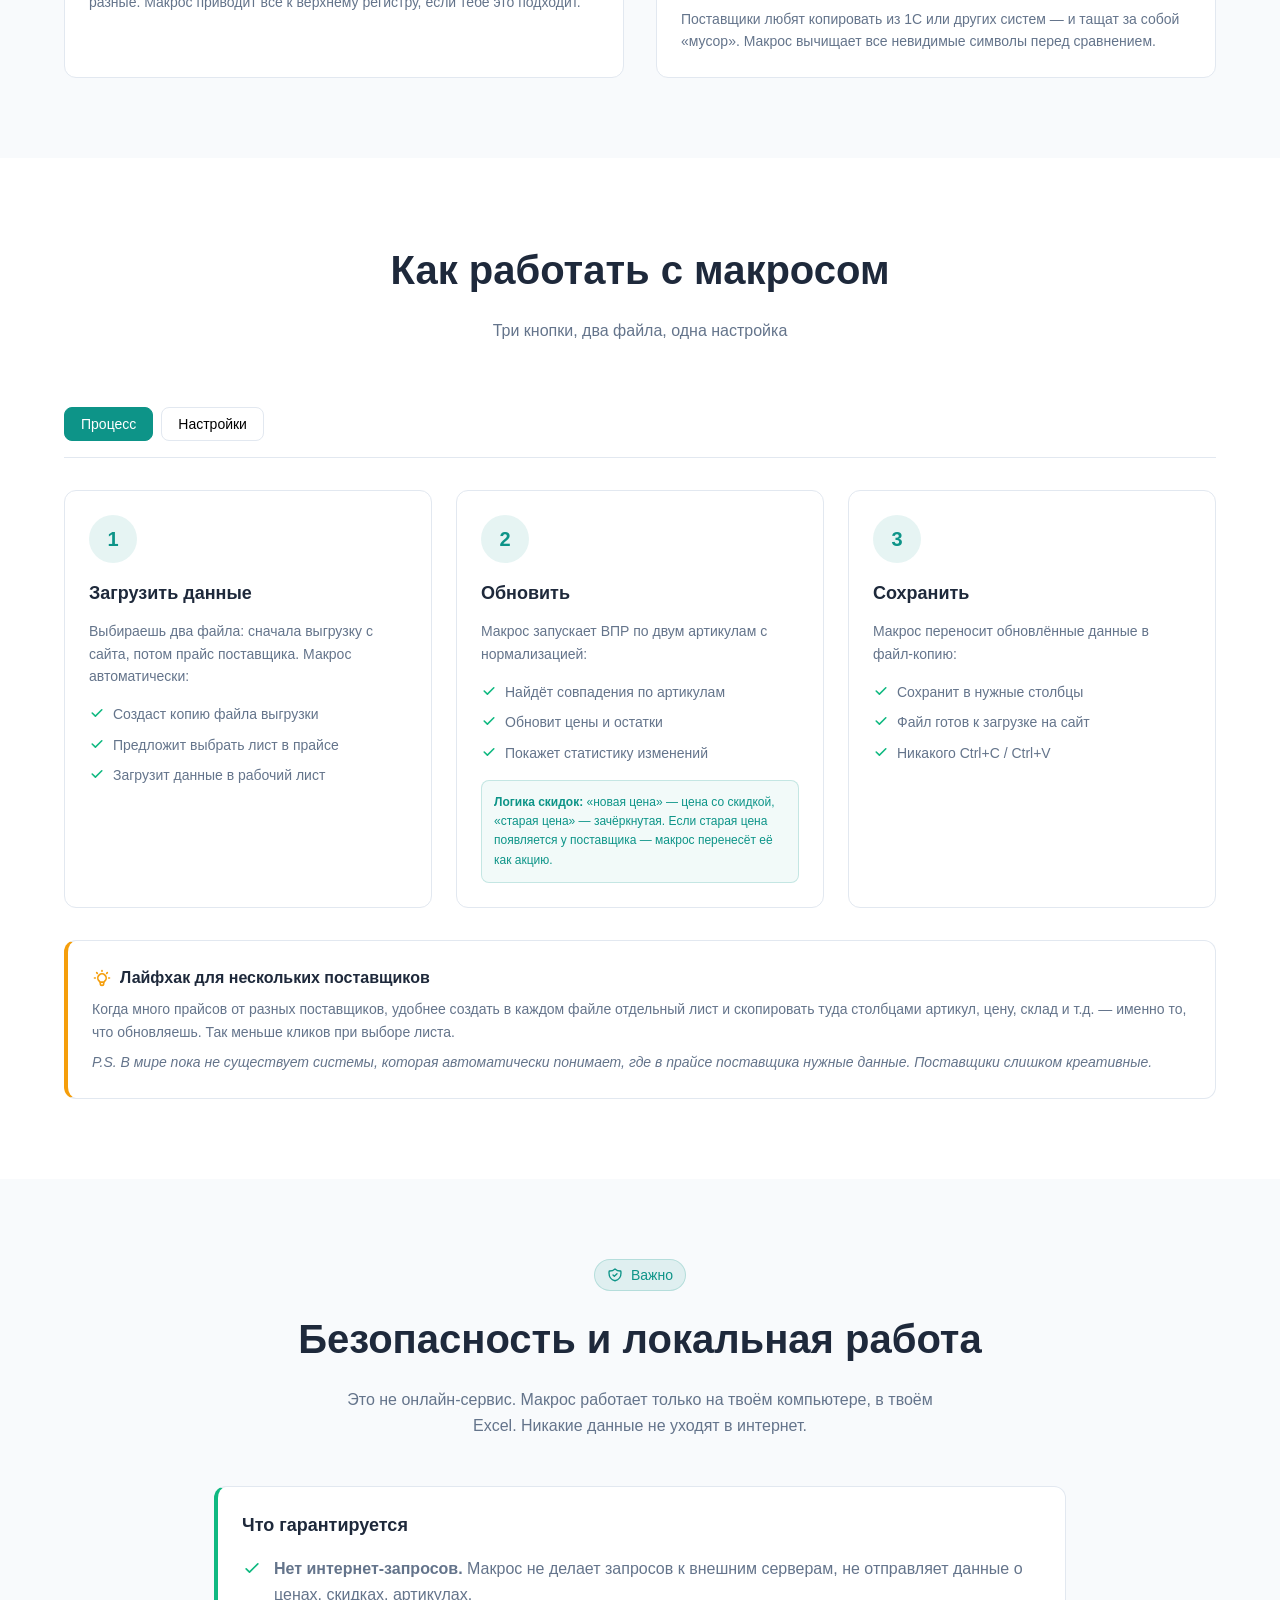
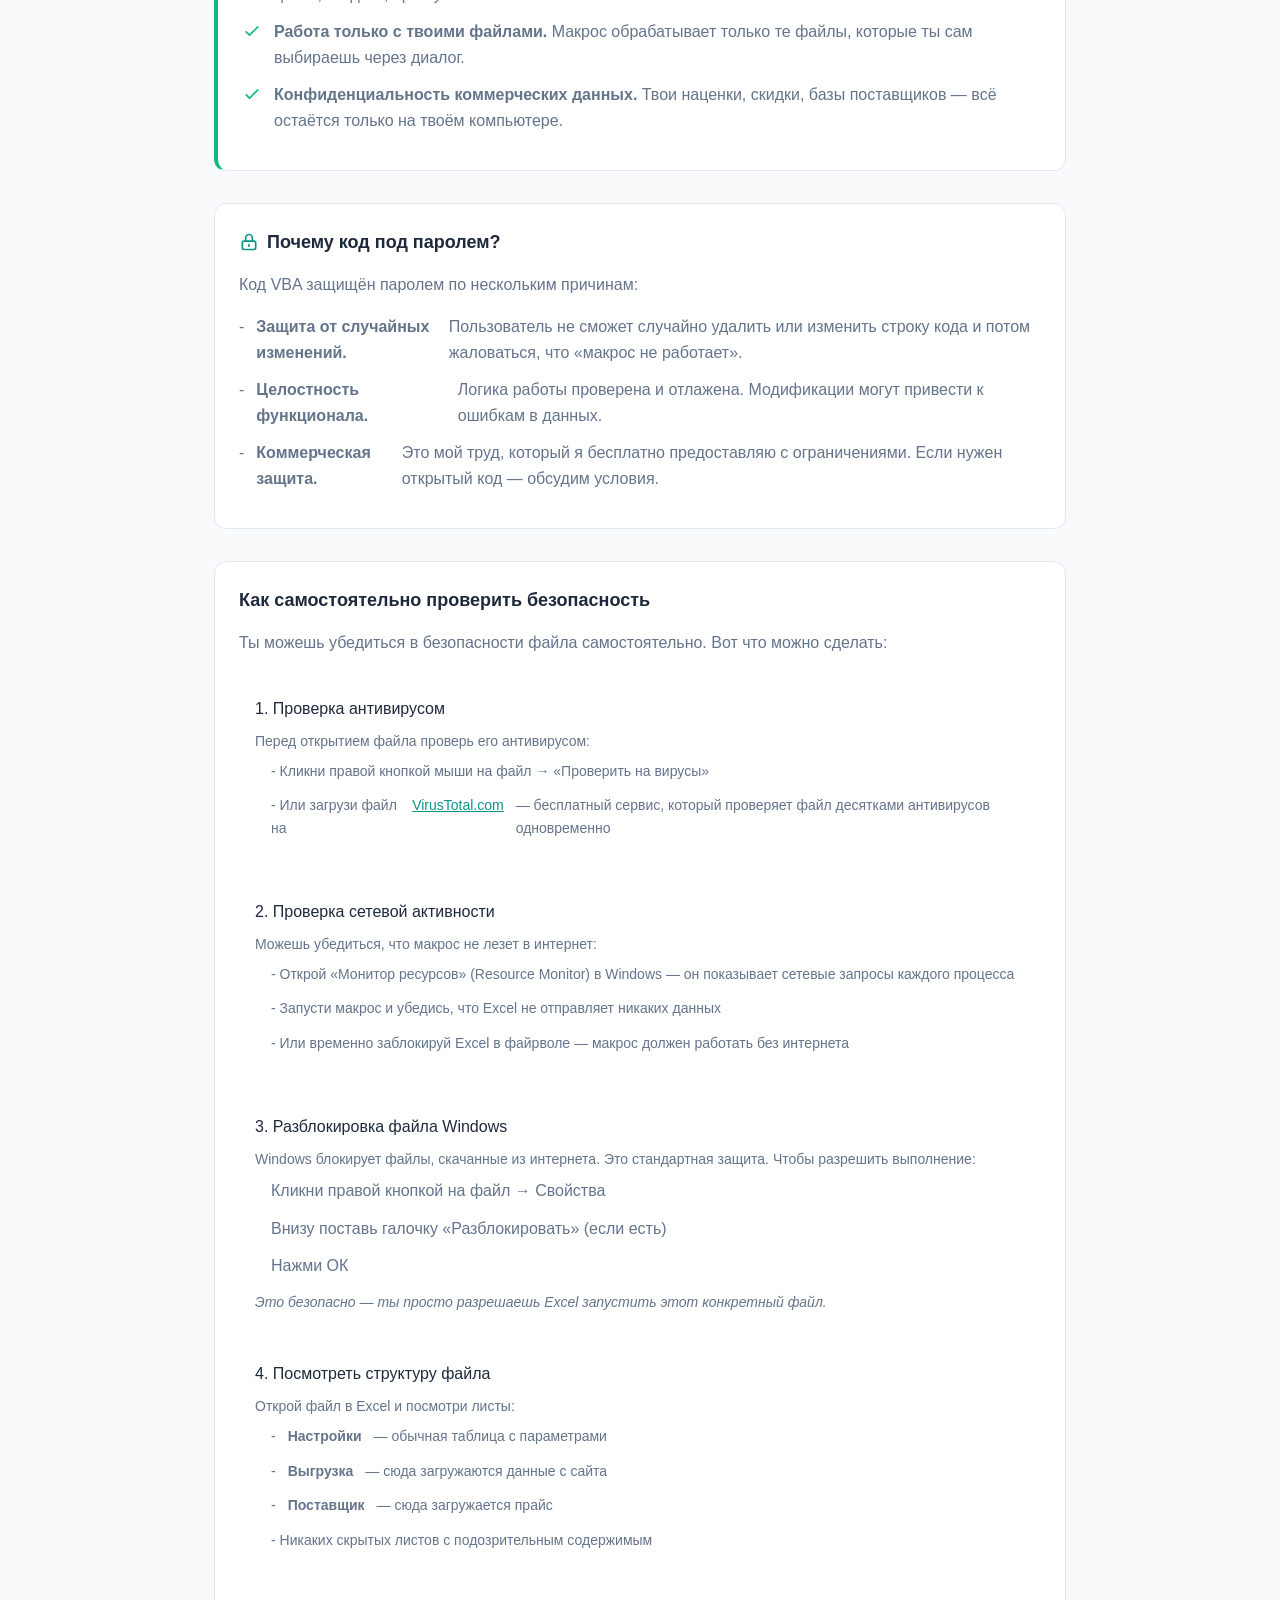
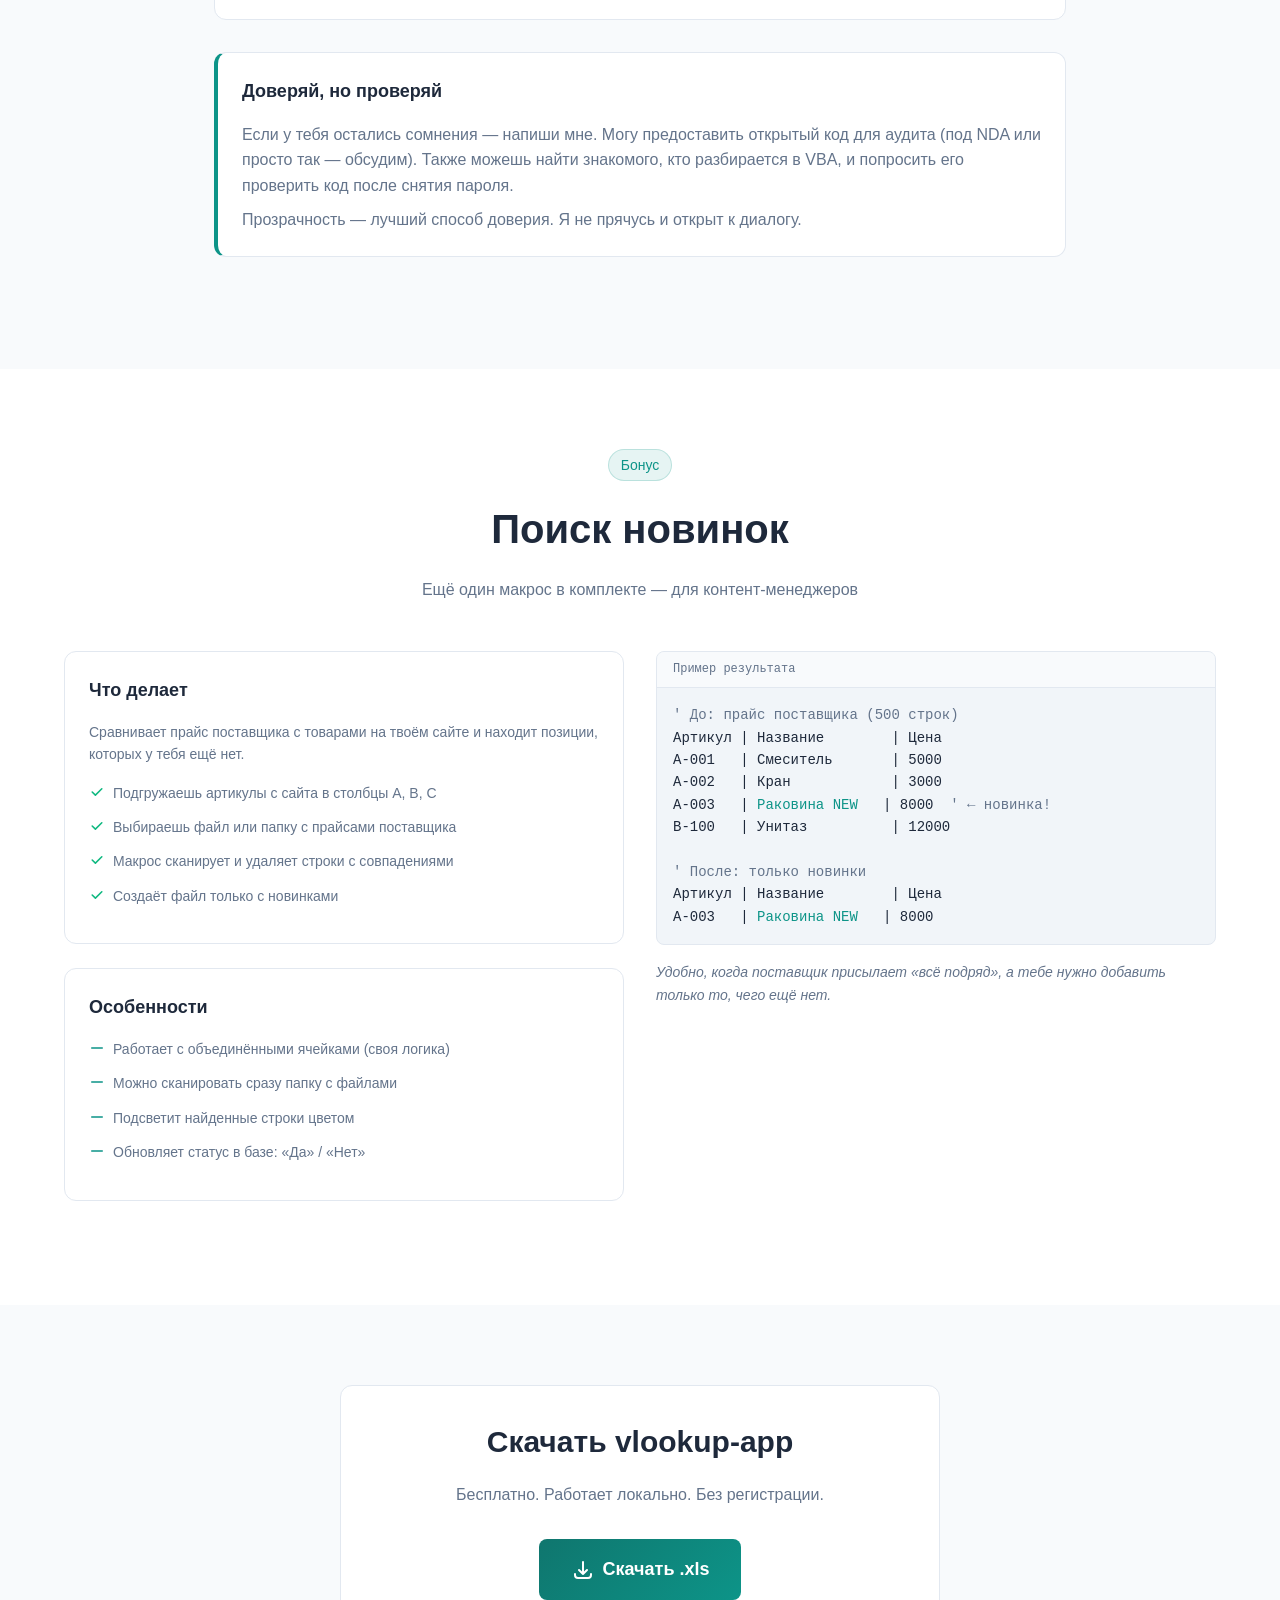
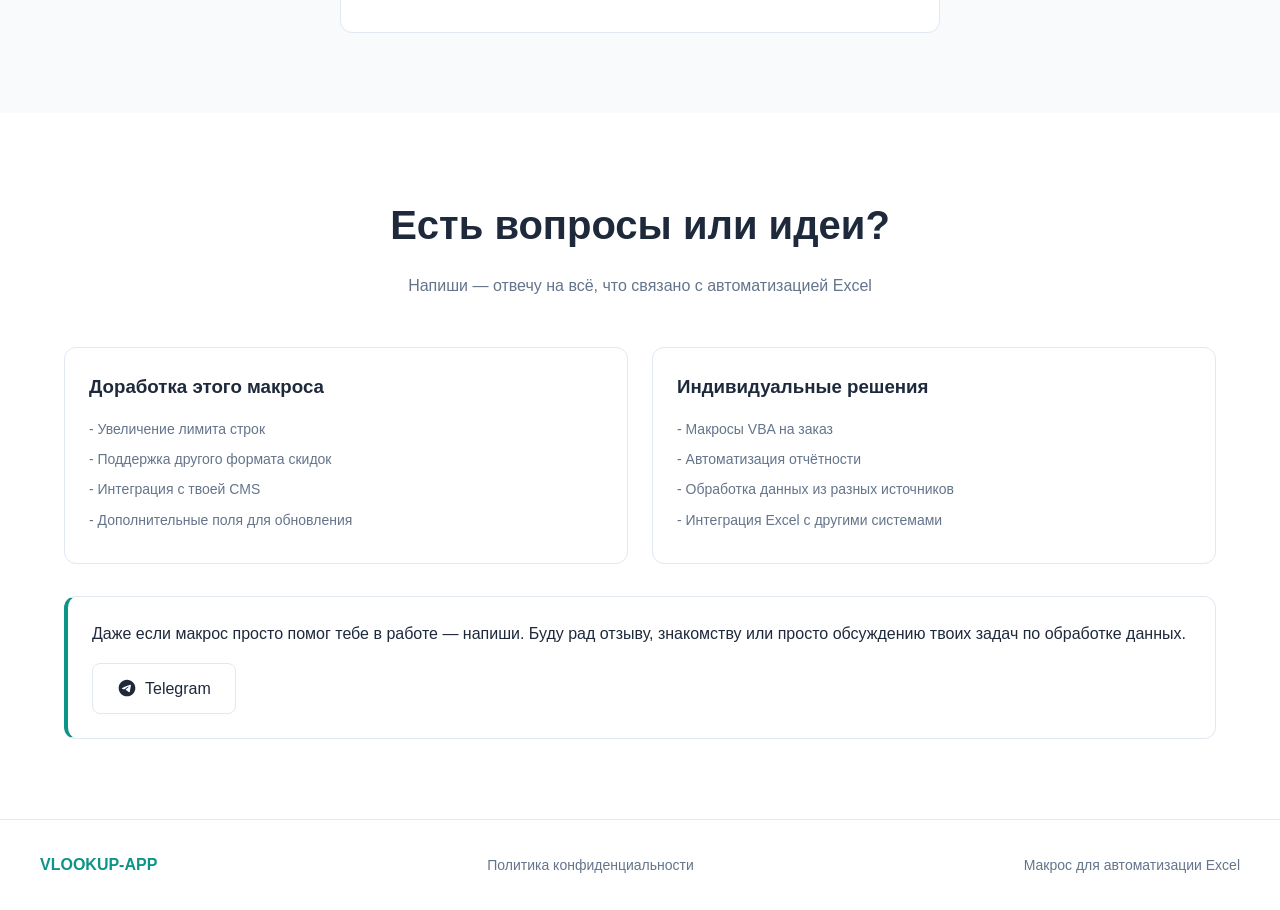
==== commit ce3dda9b: "index.html" ====
--- a/index.html
+++ b/index.html
@@ -1,31 +1,30 @@
 <!DOCTYPE html>
 <html lang="ru">
 <head>
-    <head>
-    ...
-    <link rel="icon" href="https://raw.githubusercontent.com/allkirill/vlookup-app/refs/heads/main/favicon.svg" type="image/x-icon">
-    ...
-</head>
-    <meta name="yandex-verification" content="aaa22bf37cece413" />
-    <!-- Yandex.Metrika counter -->
-<script type="text/javascript">
-    (function(m,e,t,r,i,k,a){
-        m[i]=m[i]||function(){(m[i].a=m[i].a||[]).push(arguments)};
-        m[i].l=1*new Date();
-        for (var j = 0; j < document.scripts.length; j++) {if (document.scripts[j].src === r) { return; }}
-        k=e.createElement(t),a=e.getElementsByTagName(t)[0],k.async=1,k.src=r,a.parentNode.insertBefore(k,a)
-    })(window, document,'script','https://mc.yandex.ru/metrika/tag.js?id=107224139', 'ym');
-
-    ym(107224139, 'init', {ssr:true, webvisor:true, clickmap:true, ecommerce:"dataLayer", referrer: document.referrer, url: location.href, accurateTrackBounce:true, trackLinks:true});
-</script>
-<noscript><div><img src="https://mc.yandex.ru/watch/107224139" style="position:absolute; left:-9999px;" alt="" /></div></noscript>
-<!-- /Yandex.Metrika counter -->
     <meta charset="UTF-8">
     <meta name="viewport" content="width=device-width, initial-scale=1.0">
+    
+    <!-- Фавиконка (исправленная ссылка) -->
+    <link rel="icon" href="https://allkirill.github.io/vlookup-app/favicon.svg" type="image/svg+xml">
+    
+    <meta name="yandex-verification" content="aaa22bf37cece413" />
     <title>VLOOKUP-APP — макрос обновления цен для Excel</title>
     <meta name="description" content="Бесплатный макрос VBA для автоматического обновления цен в Excel. ВПР по двум артикулам, нормализация, поиск новинок.">
     <meta name="keywords" content="ВПР, макрос VBA на заказ, автоматическое обновление цен, автоматизация excel, контент-менеджер">
     <link rel="stylesheet" href="style.css">
+    
+    <!-- Yandex.Metrika counter -->
+    <script type="text/javascript">
+    (function(m,e,t,r,i,k,a){
+    m[i]=m[i]||function(){(m[i].a=m[i].a||[]).push(arguments)};
+    m[i].l=1*new Date();
+    for (var j = 0; j < document.scripts.length; j++) {if (document.scripts[j].src === r) { return; }}
+    k=e.createElement(t),a=e.getElementsByTagName(t)[0],k.async=1,k.src=r,a.parentNode.insertBefore(k,a)
+    })(window, document,'script','https://mc.yandex.ru/metrika/tag.js?id=107224139', 'ym');
+    ym(107224139, 'init', {ssr:true, webvisor:true, clickmap:true, ecommerce:"dataLayer", referrer: document.referrer, url: location.href, accurateTrackBounce:true, trackLinks:true});
+    </script>
+    <noscript><div><img src="https://mc.yandex.ru/watch/107224139" style="position:absolute; left:-9999px;" alt="" /></div></noscript>
+    <!-- /Yandex.Metrika counter -->
 </head>
 <body>
     <!-- Navigation -->
@@ -840,3 +839,4 @@
 
 
 
+
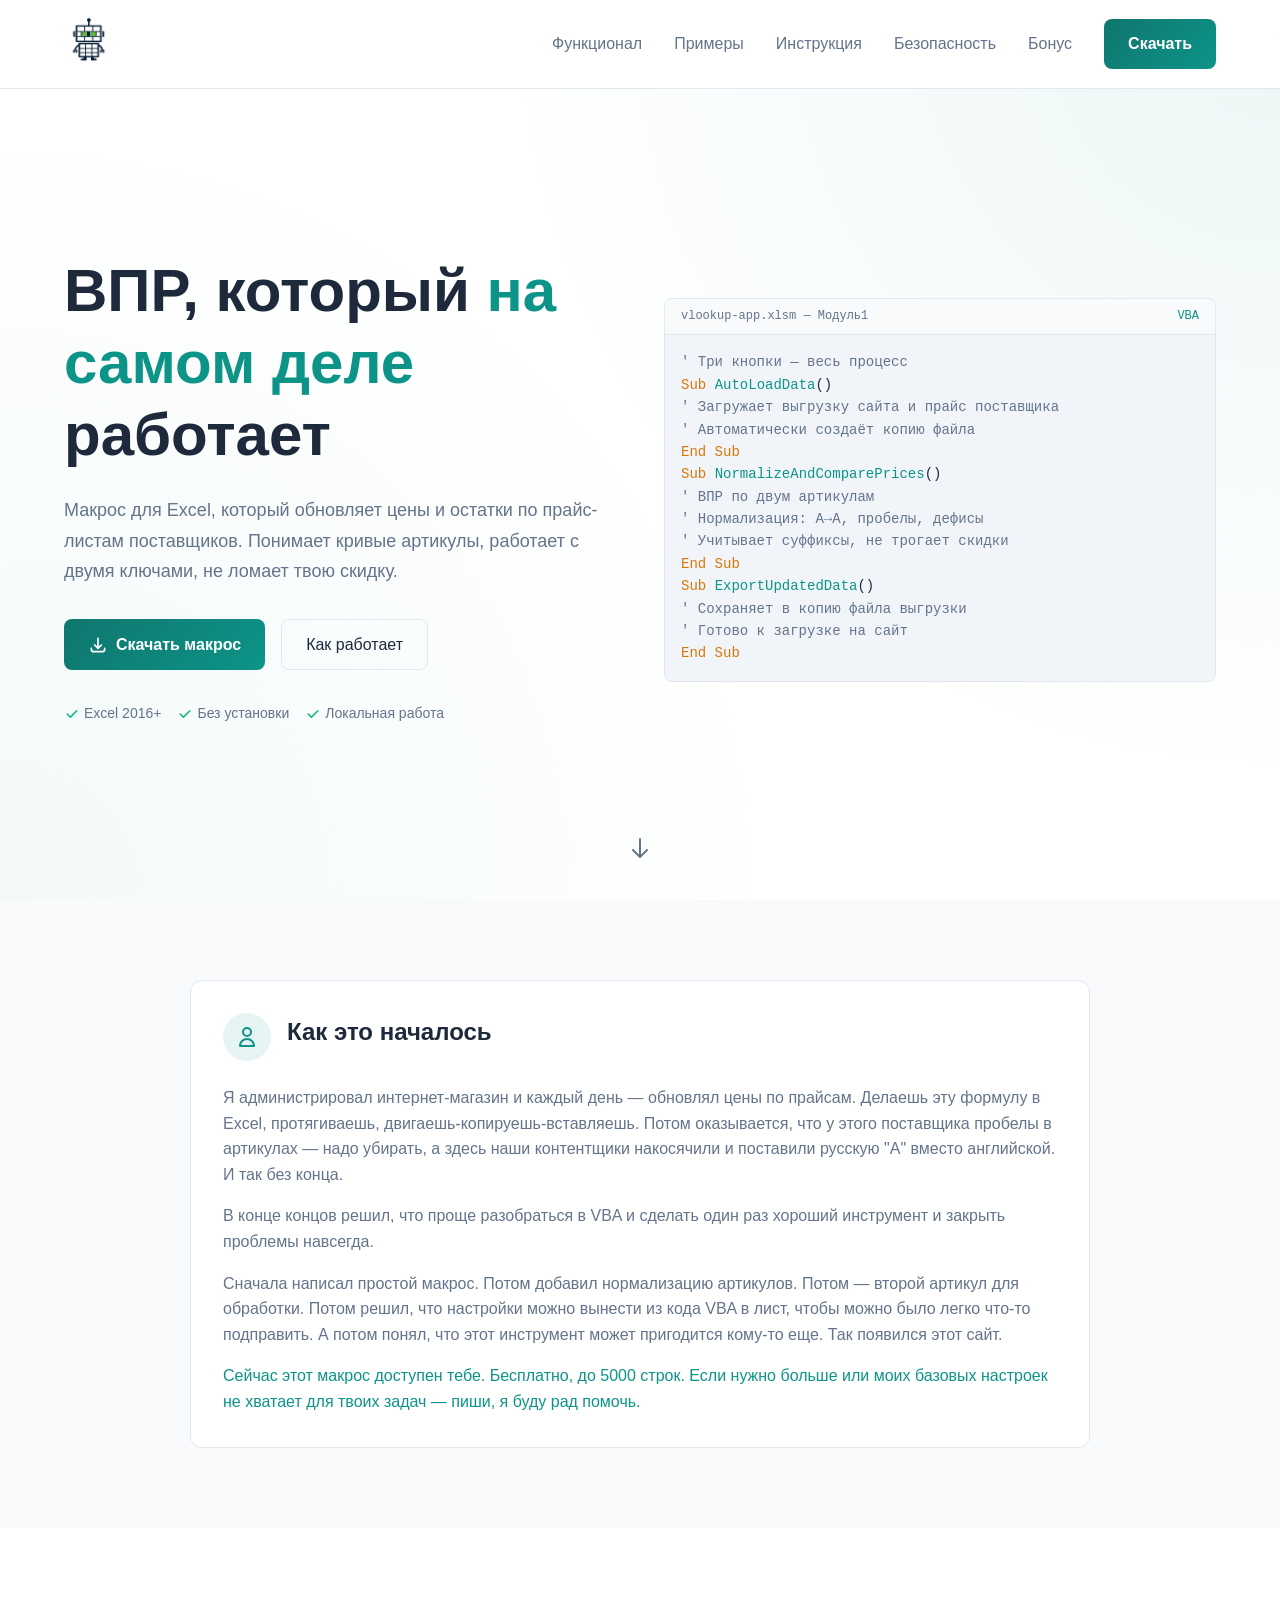
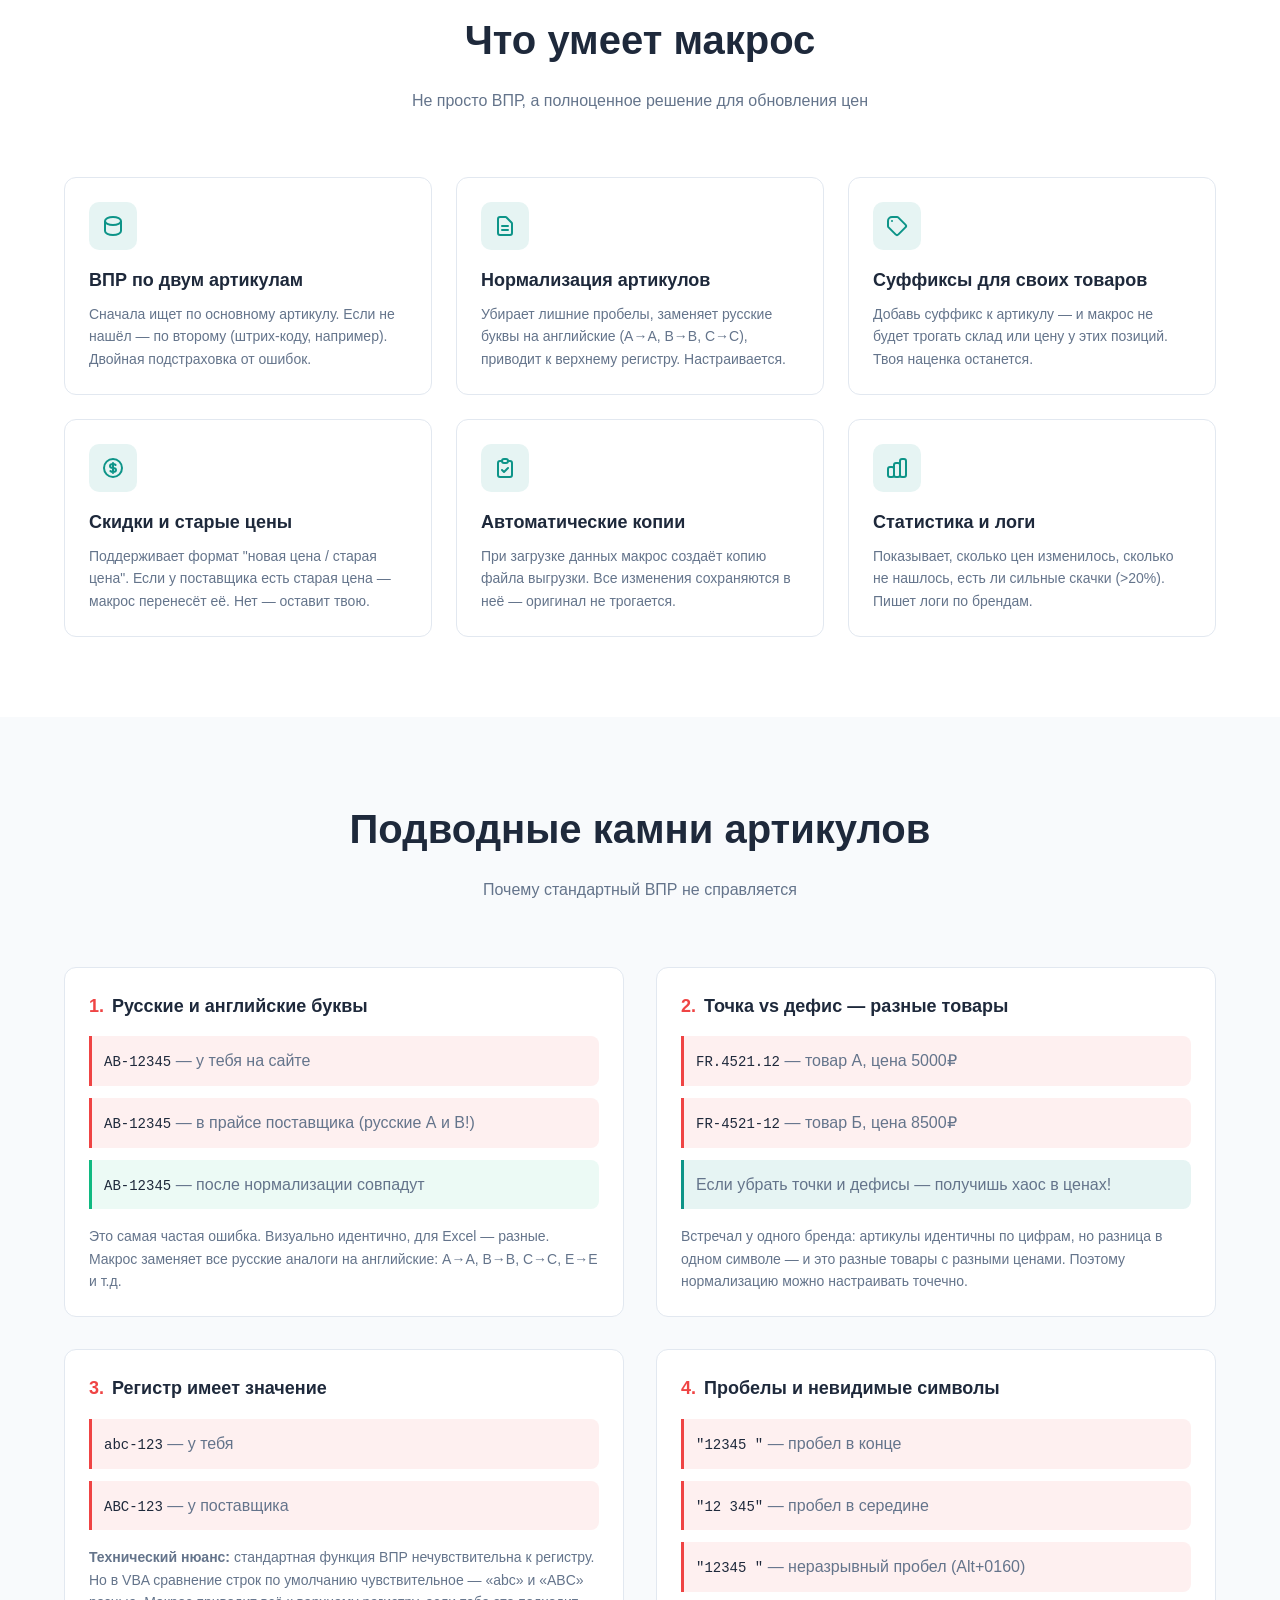
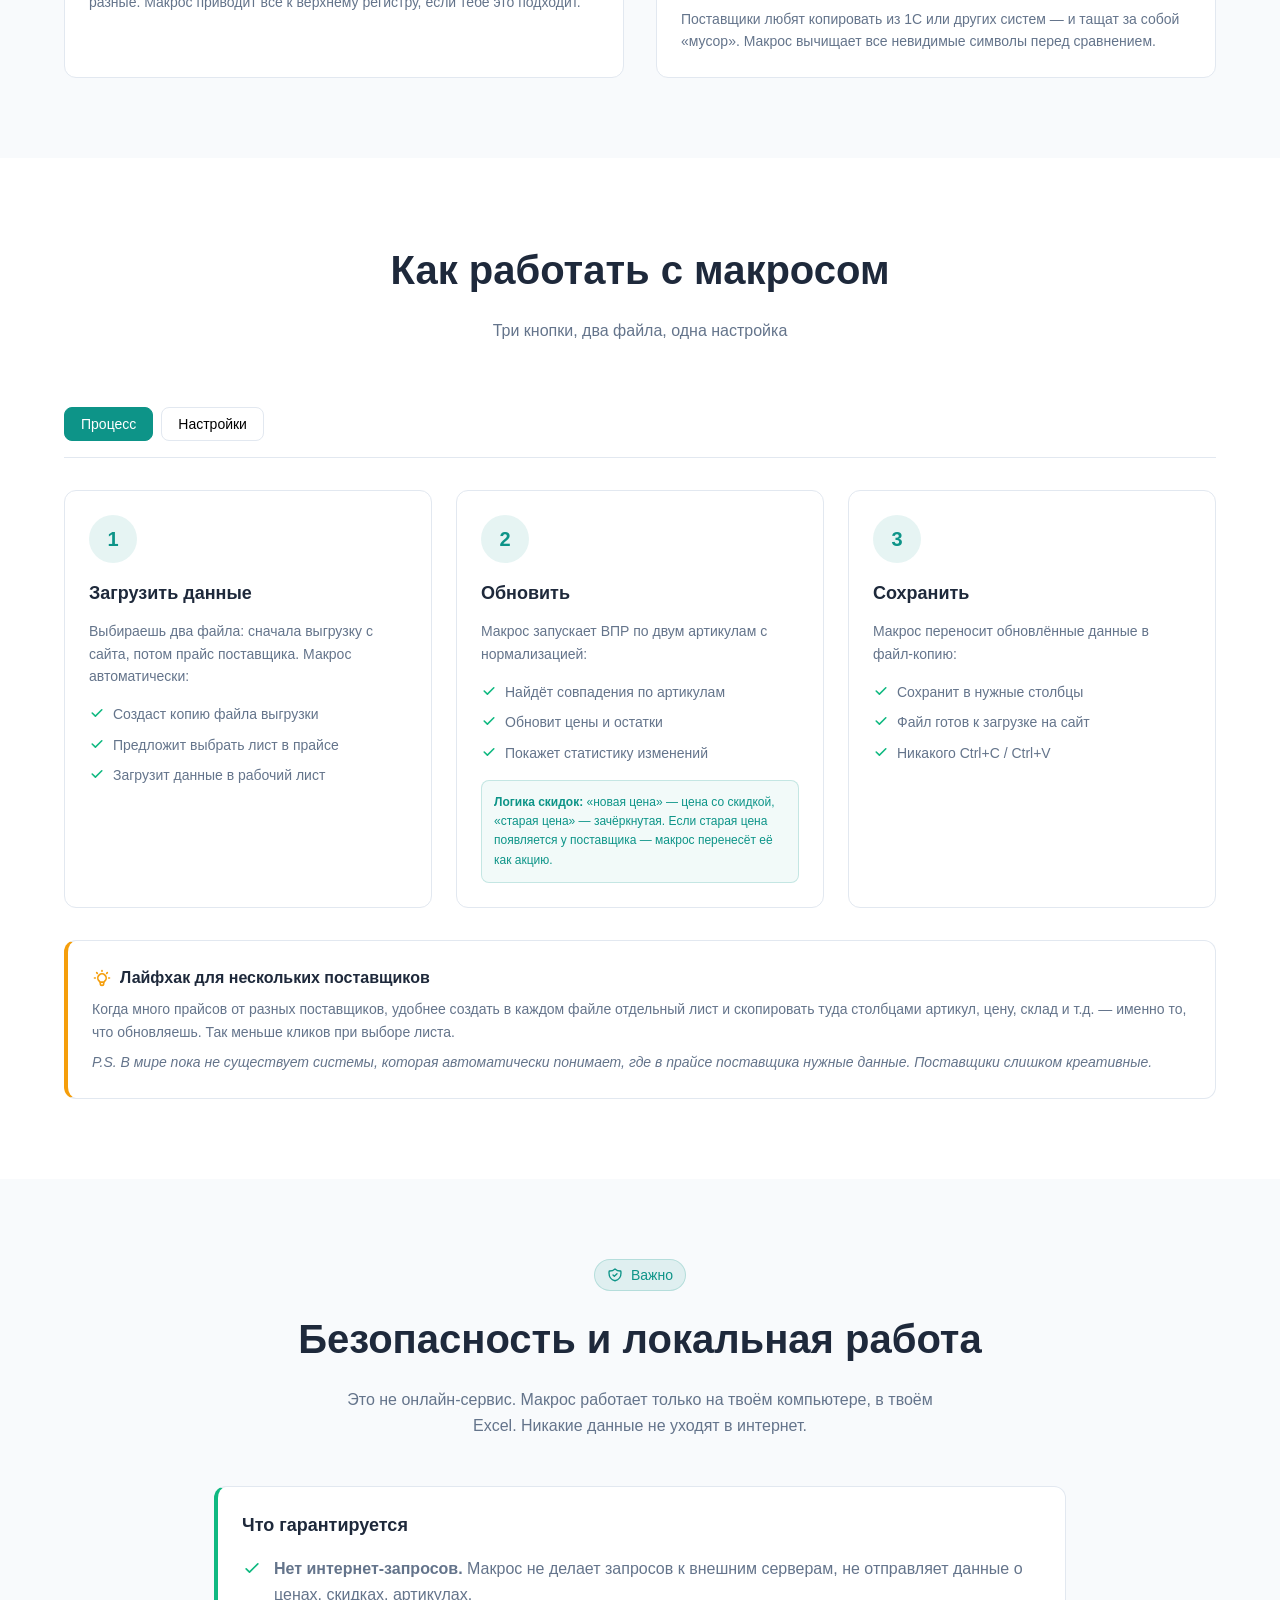
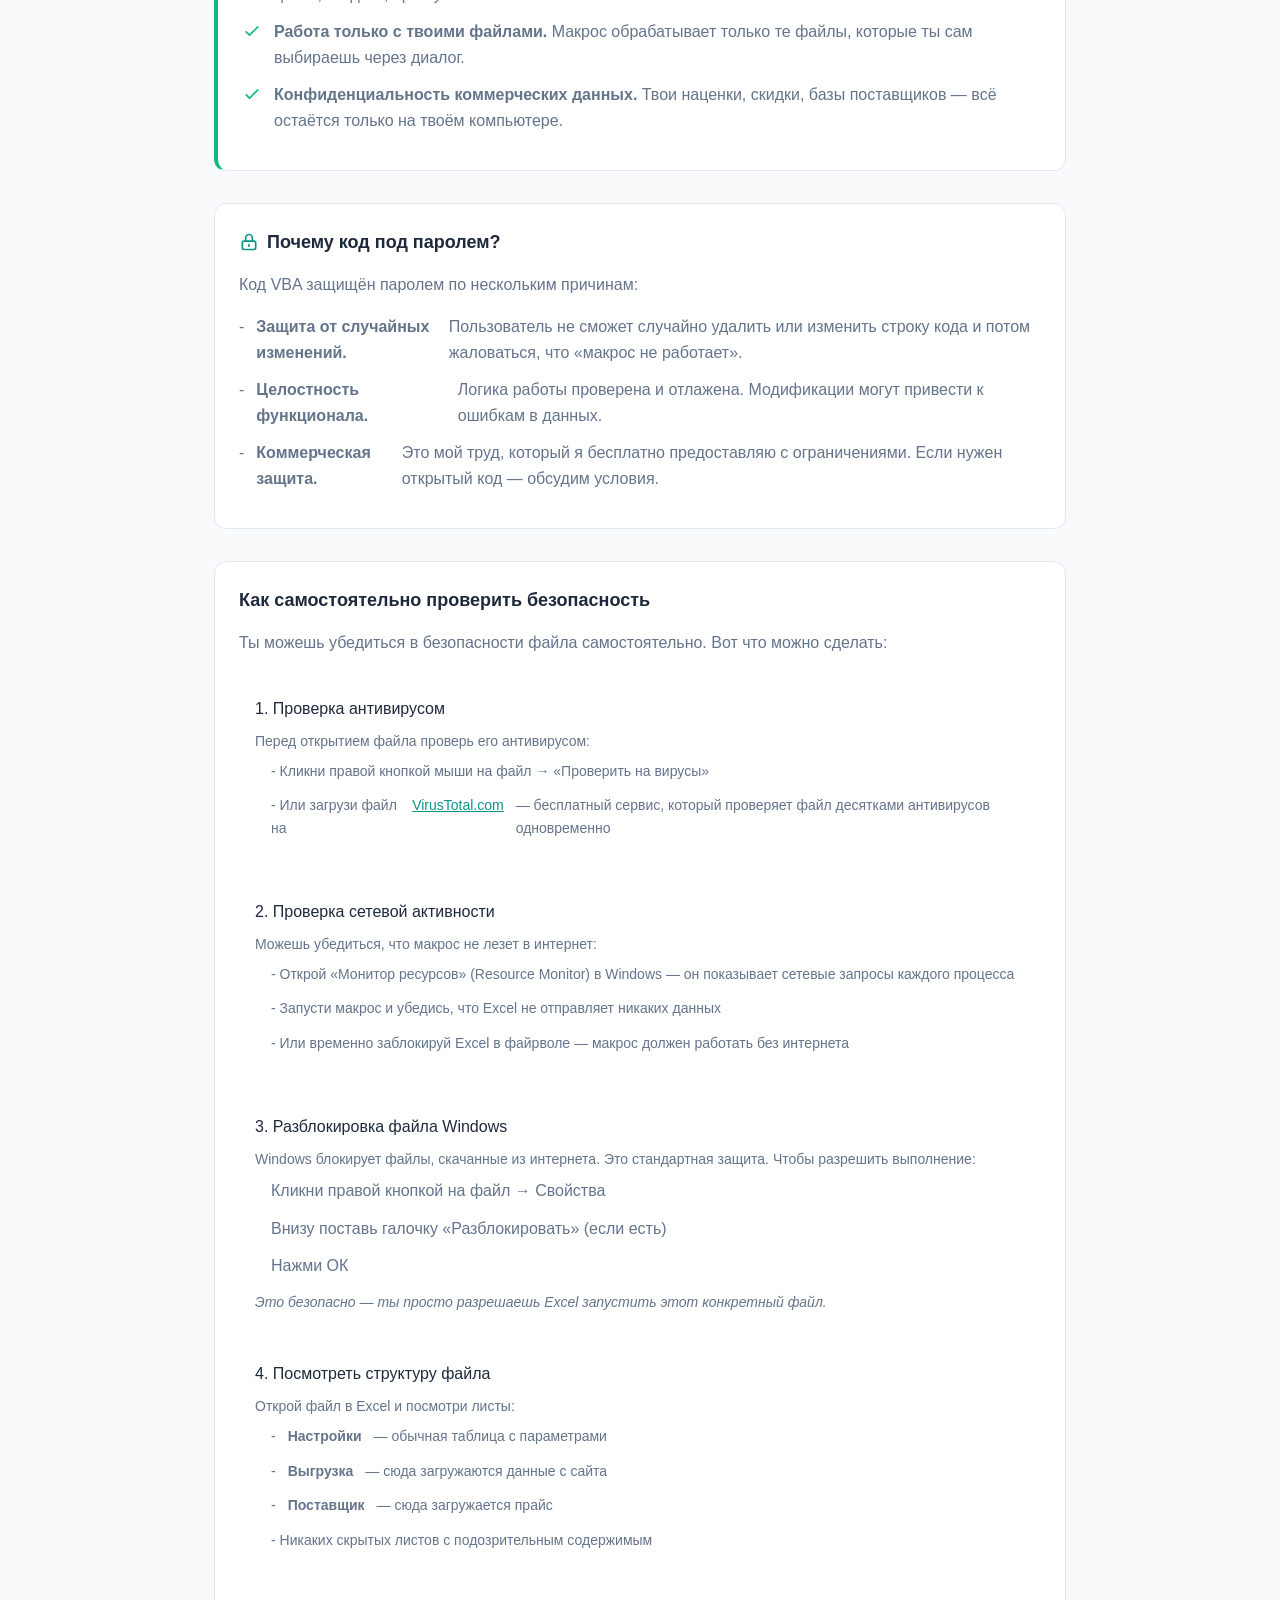
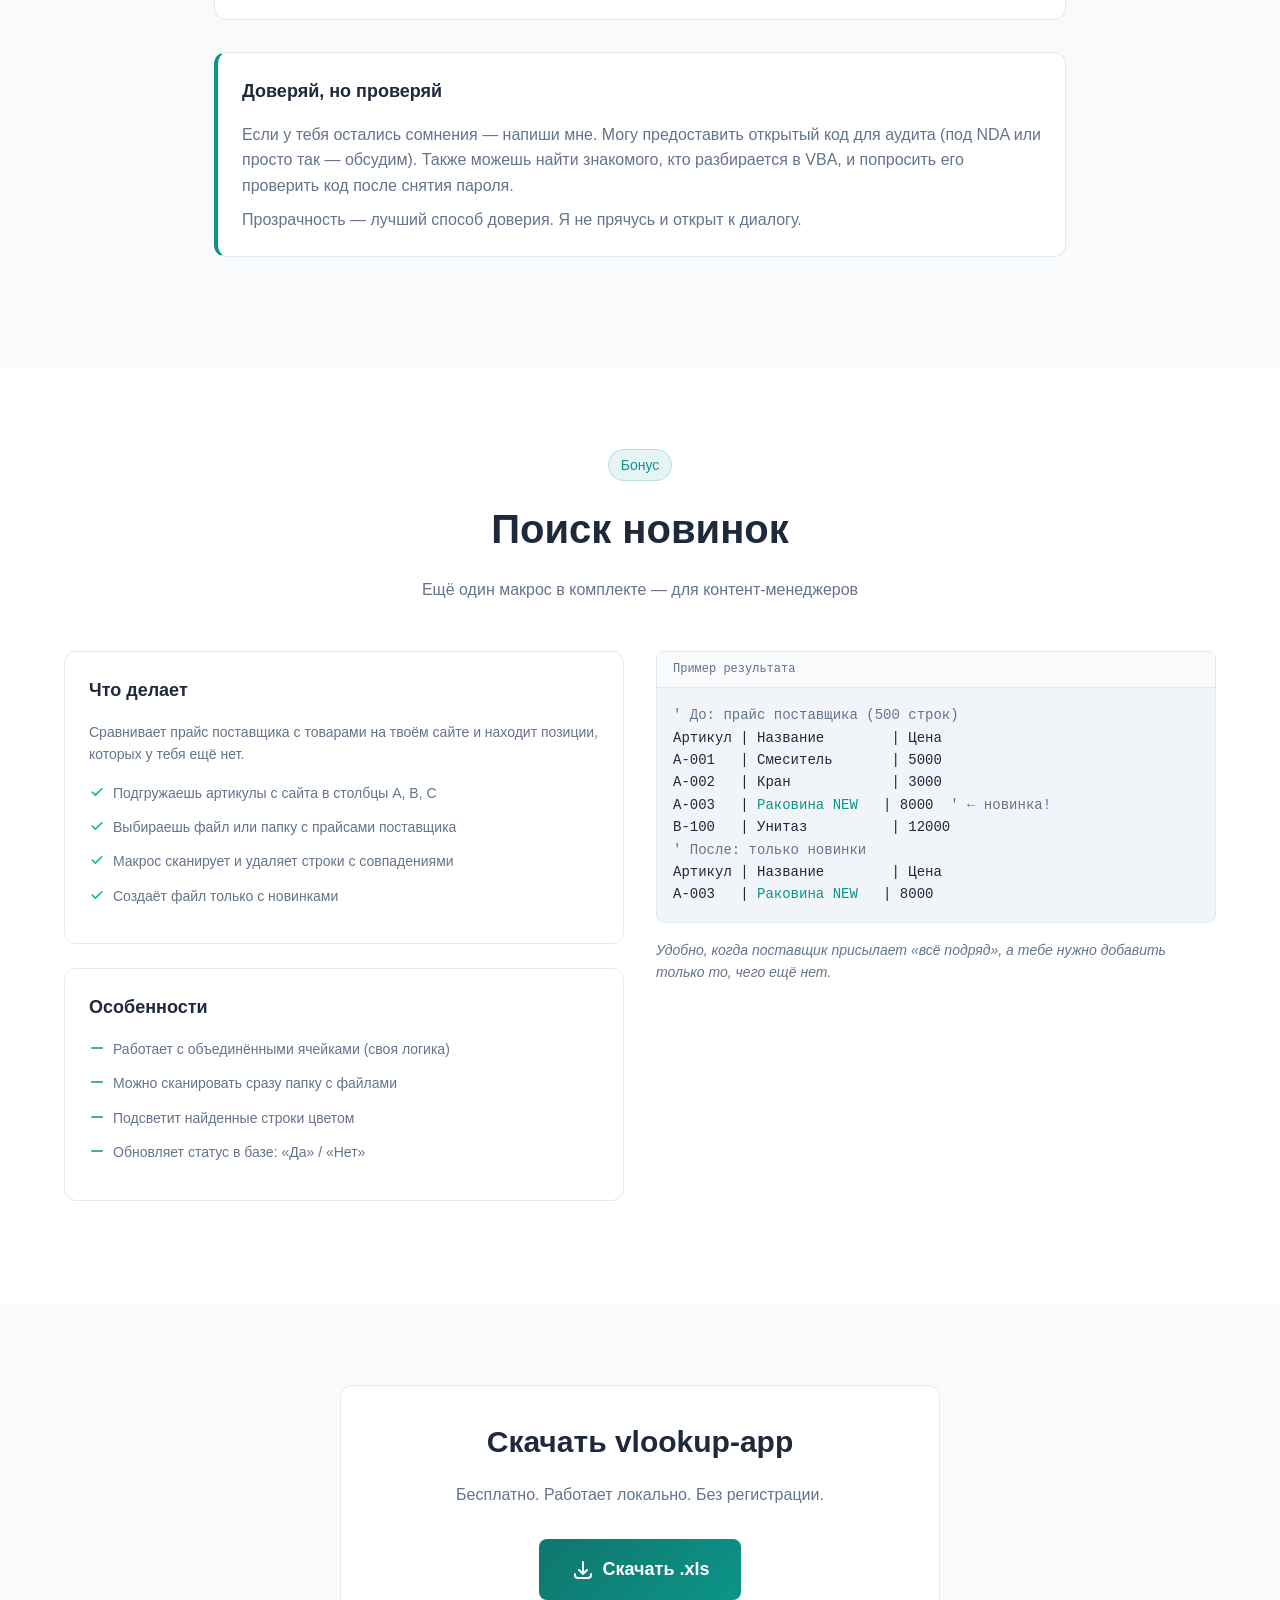
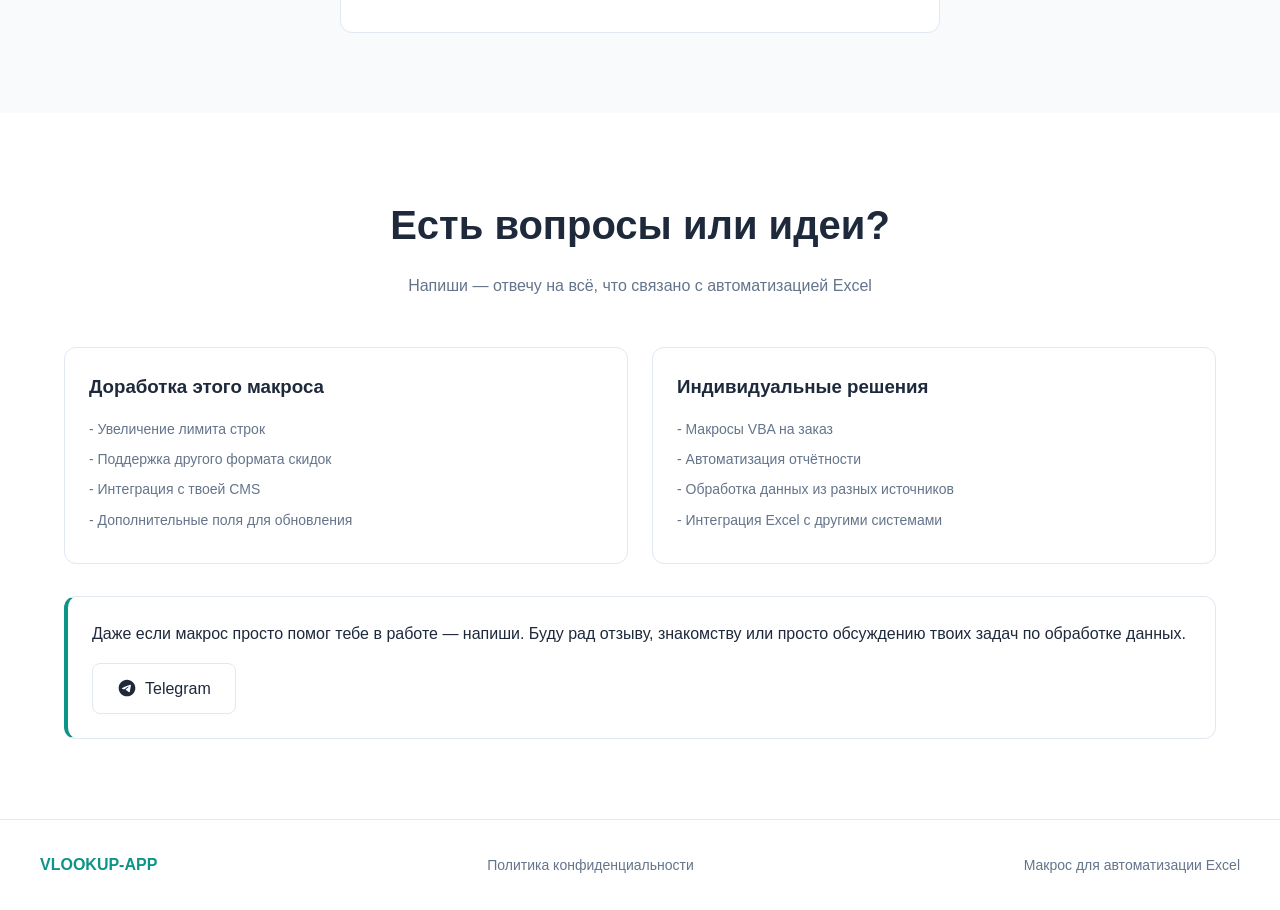
==== commit bc426532: "Update index.html" ====
--- a/index.html
+++ b/index.html
@@ -5,7 +5,7 @@
     <meta name="viewport" content="width=device-width, initial-scale=1.0">
     
     <!-- Фавиконка (исправленная ссылка) -->
-    <link rel="icon" href="https://allkirill.github.io/vlookup-app/favicon.svg" type="image/svg+xml">
+    <link rel="icon" href="favicon.svg" type="image/svg+xml">
     
     <meta name="yandex-verification" content="aaa22bf37cece413" />
     <title>VLOOKUP-APP — макрос обновления цен для Excel</title>
@@ -27,816 +27,758 @@
     <!-- /Yandex.Metrika counter -->
 </head>
 <body>
-    <!-- Navigation -->
-    <nav class="nav">
-        <div class="nav-inner">
-            <a href="#">
-                <img src="set.png" alt="VLOOKUP-APP" class="logo">
-            </a>
-            <div class="nav-links">
-                <a href="#features" class="nav-link">Функционал</a>
-                <a href="#examples" class="nav-link">Примеры</a>
-                <a href="#instructions" class="nav-link">Инструкция</a>
-                <a href="#security" class="nav-link">Безопасность</a>
-                <a href="#bonus" class="nav-link">Бонус</a>
-                <a href="https://github.com/allkirill/vlookup-app/releases/download/xls/vlookup-app.xls" class="btn-primary">Скачать</a>
-            </div>
-            <button class="mobile-menu-btn" id="mobile-menu-btn" aria-label="Меню">
-                <svg width="24" height="24" fill="none" stroke="currentColor" viewBox="0 0 24 24">
-                    <path stroke-linecap="round" stroke-linejoin="round" stroke-width="2" d="M4 6h16M4 12h16M4 18h16"/>
-                </svg>
-            </button>
-        </div>
-        <div class="mobile-menu" id="mobile-menu">
-            <a href="#features">Функционал</a>
-            <a href="#examples">Примеры</a>
-            <a href="#instructions">Инструкция</a>
-            <a href="#security">Безопасность</a>
-            <a href="#bonus">Бонус</a>
-            <a href="https://github.com/allkirill/vlookup-app/releases/download/xls/vlookup-app.xls" class="btn-primary" style="margin-top: 1rem; text-align: center;">Скачать</a>
-        </div>
-    </nav>
-
-    <!-- Hero Section -->
-    <section class="hero">
-        <div class="hero-inner">
-            <div class="fade-in">
-                <h1>ВПР, который <span class="accent">на самом деле</span> работает</h1>
-                <p>Макрос для Excel, который обновляет цены и остатки по прайс-листам поставщиков. Понимает кривые артикулы, работает с двумя ключами, не ломает твою скидку.</p>
-                <div class="hero-buttons">
-                    <a href="https://github.com/allkirill/vlookup-app/releases/download/xls/vlookup-app.xls" class="btn-primary">
-                        <svg width="20" height="20" fill="none" stroke="currentColor" viewBox="0 0 24 24">
-                            <path stroke-linecap="round" stroke-linejoin="round" stroke-width="2" d="M4 16v1a3 3 0 003 3h10a3 3 0 003-3v-1m-4-4l-4 4m0 0l-4-4m4 4V4"/>
-                        </svg>
-                        Скачать макрос
-                    </a>
-                    <a href="#instructions" class="btn-secondary">Как работает</a>
-                </div>
-                <div class="hero-features">
-                    <span>
-                        <svg fill="currentColor" viewBox="0 0 20 20">
-                            <path fill-rule="evenodd" d="M16.707 5.293a1 1 0 010 1.414l-8 8a1 1 0 01-1.414 0l-4-4a1 1 0 011.414-1.414L8 12.586l7.293-7.293a1 1 0 011.414 0z" clip-rule="evenodd"/>
-                        </svg>
-                        Excel 2016+
-                    </span>
-                    <span>
-                        <svg fill="currentColor" viewBox="0 0 20 20">
-                            <path fill-rule="evenodd" d="M16.707 5.293a1 1 0 010 1.414l-8 8a1 1 0 01-1.414 0l-4-4a1 1 0 011.414-1.414L8 12.586l7.293-7.293a1 1 0 011.414 0z" clip-rule="evenodd"/>
-                        </svg>
-                        Без установки
-                    </span>
-                    <span>
-                        <svg fill="currentColor" viewBox="0 0 20 20">
-                            <path fill-rule="evenodd" d="M16.707 5.293a1 1 0 010 1.414l-8 8a1 1 0 01-1.414 0l-4-4a1 1 0 011.414-1.414L8 12.586l7.293-7.293a1 1 0 011.414 0z" clip-rule="evenodd"/>
-                        </svg>
-                        Локальная работа
-                    </span>
-                </div>
-            </div>
-            <div class="fade-in">
-                <div class="code-block">
-                    <div class="code-header">
-                        <span>vlookup-app.xlsm — Модуль1</span>
-                        <span style="color: var(--accent)">VBA</span>
-                    </div>
-                    <pre class="code-content"><code><span class="code-comment">' Три кнопки — весь процесс</span>
+<!-- Navigation -->
+<nav class="nav">
+<div class="nav-inner">
+<a href="#">
+<img src="set.png" alt="VLOOKUP-APP" class="logo">
+</a>
+<div class="nav-links">
+<a href="#features" class="nav-link">Функционал</a>
+<a href="#examples" class="nav-link">Примеры</a>
+<a href="#instructions" class="nav-link">Инструкция</a>
+<a href="#security" class="nav-link">Безопасность</a>
+<a href="#bonus" class="nav-link">Бонус</a>
+<a href="https://github.com/allkirill/vlookup-app/releases/download/xls/vlookup-app.xls" class="btn-primary">Скачать</a>
+</div>
+<button class="mobile-menu-btn" id="mobile-menu-btn" aria-label="Меню">
+<svg width="24" height="24" fill="none" stroke="currentColor" viewBox="0 0 24 24">
+<path stroke-linecap="round" stroke-linejoin="round" stroke-width="2" d="M4 6h16M4 12h16M4 18h16"/>
+</svg>
+</button>
+</div>
+<div class="mobile-menu" id="mobile-menu">
+<a href="#features">Функционал</a>
+<a href="#examples">Примеры</a>
+<a href="#instructions">Инструкция</a>
+<a href="#security">Безопасность</a>
+<a href="#bonus">Бонус</a>
+<a href="https://github.com/allkirill/vlookup-app/releases/download/xls/vlookup-app.xls" class="btn-primary" style="margin-top: 1rem; text-align: center;">Скачать</a>
+</div>
+</nav>
+
+<!-- Hero Section -->
+<section class="hero">
+<div class="hero-inner">
+<div class="fade-in">
+<h1>ВПР, который <span class="accent">на самом деле</span> работает</h1>
+<p>Макрос для Excel, который обновляет цены и остатки по прайс-листам поставщиков. Понимает кривые артикулы, работает с двумя ключами, не ломает твою скидку.</p>
+<div class="hero-buttons">
+<a href="https://github.com/allkirill/vlookup-app/releases/download/xls/vlookup-app.xls" class="btn-primary">
+<svg width="20" height="20" fill="none" stroke="currentColor" viewBox="0 0 24 24">
+<path stroke-linecap="round" stroke-linejoin="round" stroke-width="2" d="M4 16v1a3 3 0 003 3h10a3 3 0 003-3v-1m-4-4l-4 4m0 0l-4-4m4 4V4"/>
+</svg>
+Скачать макрос
+</a>
+<a href="#instructions" class="btn-secondary">Как работает</a>
+</div>
+<div class="hero-features">
+<span>
+<svg fill="currentColor" viewBox="0 0 20 20">
+<path fill-rule="evenodd" d="M16.707 5.293a1 1 0 010 1.414l-8 8a1 1 0 01-1.414 0l-4-4a1 1 0 011.414-1.414L8 12.586l7.293-7.293a1 1 0 011.414 0z" clip-rule="evenodd"/>
+</svg>
+Excel 2016+
+</span>
+<span>
+<svg fill="currentColor" viewBox="0 0 20 20">
+<path fill-rule="evenodd" d="M16.707 5.293a1 1 0 010 1.414l-8 8a1 1 0 01-1.414 0l-4-4a1 1 0 011.414-1.414L8 12.586l7.293-7.293a1 1 0 011.414 0z" clip-rule="evenodd"/>
+</svg>
+Без установки
+</span>
+<span>
+<svg fill="currentColor" viewBox="0 0 20 20">
+<path fill-rule="evenodd" d="M16.707 5.293a1 1 0 010 1.414l-8 8a1 1 0 01-1.414 0l-4-4a1 1 0 011.414-1.414L8 12.586l7.293-7.293a1 1 0 011.414 0z" clip-rule="evenodd"/>
+</svg>
+Локальная работа
+</span>
+</div>
+</div>
+<div class="fade-in">
+<div class="code-block">
+<div class="code-header">
+<span>vlookup-app.xlsm — Модуль1</span>
+<span style="color: var(--accent)">VBA</span>
+</div>
+<pre class="code-content"><code><span class="code-comment">' Три кнопки — весь процесс</span>
 <span class="code-keyword">Sub</span> <span class="code-function">AutoLoadData</span>()
-    <span class="code-comment">' Загружает выгрузку сайта и прайс поставщика</span>
-    <span class="code-comment">' Автоматически создаёт копию файла</span>
+<span class="code-comment">' Загружает выгрузку сайта и прайс поставщика</span>
+<span class="code-comment">' Автоматически создаёт копию файла</span>
 <span class="code-keyword">End Sub</span>
-
 <span class="code-keyword">Sub</span> <span class="code-function">NormalizeAndComparePrices</span>()
-    <span class="code-comment">' ВПР по двум артикулам</span>
-    <span class="code-comment">' Нормализация: А→A, пробелы, дефисы</span>
-    <span class="code-comment">' Учитывает суффиксы, не трогает скидки</span>
+<span class="code-comment">' ВПР по двум артикулам</span>
+<span class="code-comment">' Нормализация: А→A, пробелы, дефисы</span>
+<span class="code-comment">' Учитывает суффиксы, не трогает скидки</span>
 <span class="code-keyword">End Sub</span>
-
 <span class="code-keyword">Sub</span> <span class="code-function">ExportUpdatedData</span>()
-    <span class="code-comment">' Сохраняет в копию файла выгрузки</span>
-    <span class="code-comment">' Готово к загрузке на сайт</span>
+<span class="code-comment">' Сохраняет в копию файла выгрузки</span>
+<span class="code-comment">' Готово к загрузке на сайт</span>
 <span class="code-keyword">End Sub</span></code></pre>
-                </div>
-            </div>
-        </div>
-        <div class="scroll-indicator">
-            <svg width="24" height="24" fill="none" stroke="var(--muted)" viewBox="0 0 24 24">
-                <path stroke-linecap="round" stroke-linejoin="round" stroke-width="2" d="M19 14l-7 7m0 0l-7-7m7 7V3"/>
-            </svg>
-        </div>
-    </section>
-
-    <!-- Story Section -->
-    <section class="section-alt">
-        <div class="section">
-            <div class="story-card fade-in">
-                <div class="story-header">
-                    <div class="story-icon">
-                        <svg fill="none" stroke="currentColor" viewBox="0 0 24 24">
-                            <path stroke-linecap="round" stroke-linejoin="round" stroke-width="2" d="M16 7a4 4 0 11-8 0 4 4 0 018 0zM12 14a7 7 0 00-7 7h14a7 7 0 00-7-7z"/>
-                        </svg>
-                    </div>
-                    <h2 style="font-size: 1.5rem; font-weight: 700;">Как это началось</h2>
-                </div>
-                <p>Я администрировал интернет-магазин и каждый день — обновлял цены по прайсам. Делаешь эту формулу в Excel, протягиваешь, двигаешь-копируешь-вставляешь. Потом оказывается, что у этого поставщика пробелы в артикулах — надо убирать, а здесь наши контентщики накосячили и поставили русскую "А" вместо английской. И так без конца.</p>
-                <p>В конце концов решил, что проще разобраться в VBA и сделать один раз хороший инструмент и закрыть проблемы навсегда.</p>
-                <p>Сначала написал простой макрос. Потом добавил нормализацию артикулов. Потом — второй артикул для обработки. Потом решил, что настройки можно вынести из кода VBA в лист, чтобы можно было легко что-то подправить. А потом понял, что этот инструмент может пригодится кому-то еще. Так появился этот сайт.</p>
-                <p>Сейчас этот макрос доступен тебе. Бесплатно, до 5000 строк. Если нужно больше или моих базовых настроек не хватает для твоих задач — пиши, я буду рад помочь.</p>
-            </div>
-        </div>
-    </section>
-
-    <!-- Features Section -->
-    <section id="features" class="section">
-        <h2 class="section-title fade-in">Что умеет макрос</h2>
-        <p class="section-subtitle fade-in">Не просто ВПР, а полноценное решение для обновления цен</p>
-        
-        <div class="features-grid">
-            <div class="feature-card fade-in card-hover">
-                <div class="feature-icon">
-                    <svg fill="none" stroke="currentColor" viewBox="0 0 24 24">
-                        <path stroke-linecap="round" stroke-linejoin="round" stroke-width="2" d="M4 7v10c0 2.21 3.582 4 8 4s8-1.79 8-4V7M4 7c0 2.21 3.582 4 8 4s8-1.79 8-4M4 7c0-2.21 3.582-4 8-4s8 1.79 8 4"/>
-                    </svg>
-                </div>
-                <h3>ВПР по двум артикулам</h3>
-                <p>Сначала ищет по основному артикулу. Если не нашёл — по второму (штрих-коду, например). Двойная подстраховка от ошибок.</p>
-            </div>
-
-            <div class="feature-card fade-in card-hover">
-                <div class="feature-icon">
-                    <svg fill="none" stroke="currentColor" viewBox="0 0 24 24">
-                        <path stroke-linecap="round" stroke-linejoin="round" stroke-width="2" d="M9 12h6m-6 4h6m2 5H7a2 2 0 01-2-2V5a2 2 0 012-2h5.586a1 1 0 01.707.293l5.414 5.414a1 1 0 01.293.707V19a2 2 0 01-2 2z"/>
-                    </svg>
-                </div>
-                <h3>Нормализация артикулов</h3>
-                <p>Убирает лишние пробелы, заменяет русские буквы на английские (А→A, В→B, С→C), приводит к верхнему регистру. Настраивается.</p>
-            </div>
-
-            <div class="feature-card fade-in card-hover">
-                <div class="feature-icon">
-                    <svg fill="none" stroke="currentColor" viewBox="0 0 24 24">
-                        <path stroke-linecap="round" stroke-linejoin="round" stroke-width="2" d="M7 7h.01M7 3h5c.512 0 1.024.195 1.414.586l7 7a2 2 0 010 2.828l-7 7a2 2 0 01-2.828 0l-7-7A1.994 1.994 0 013 12V7a4 4 0 014-4z"/>
-                    </svg>
-                </div>
-                <h3>Суффиксы для своих товаров</h3>
-                <p>Добавь суффикс к артикулу — и макрос не будет трогать склад или цену у этих позиций. Твоя наценка останется.</p>
-            </div>
-
-            <div class="feature-card fade-in card-hover">
-                <div class="feature-icon">
-                    <svg fill="none" stroke="currentColor" viewBox="0 0 24 24">
-                        <path stroke-linecap="round" stroke-linejoin="round" stroke-width="2" d="M12 8c-1.657 0-3 .895-3 2s1.343 2 3 2 3 .895 3 2-1.343 2-3 2m0-8c1.11 0 2.08.402 2.599 1M12 8V7m0 1v8m0 0v1m0-1c-1.11 0-2.08-.402-2.599-1M21 12a9 9 0 11-18 0 9 9 0 0118 0z"/>
-                    </svg>
-                </div>
-                <h3>Скидки и старые цены</h3>
-                <p>Поддерживает формат "новая цена / старая цена". Если у поставщика есть старая цена — макрос перенесёт её. Нет — оставит твою.</p>
-            </div>
-
-            <div class="feature-card fade-in card-hover">
-                <div class="feature-icon">
-                    <svg fill="none" stroke="currentColor" viewBox="0 0 24 24">
-                        <path stroke-linecap="round" stroke-linejoin="round" stroke-width="2" d="M9 5H7a2 2 0 00-2 2v12a2 2 0 002 2h10a2 2 0 002-2V7a2 2 0 00-2-2h-2M9 5a2 2 0 002 2h2a2 2 0 002-2M9 5a2 2 0 012-2h2a2 2 0 012 2m-6 9l2 2 4-4"/>
-                    </svg>
-                </div>
-                <h3>Автоматические копии</h3>
-                <p>При загрузке данных макрос создаёт копию файла выгрузки. Все изменения сохраняются в неё — оригинал не трогается.</p>
-            </div>
-
-            <div class="feature-card fade-in card-hover">
-                <div class="feature-icon">
-                    <svg fill="none" stroke="currentColor" viewBox="0 0 24 24">
-                        <path stroke-linecap="round" stroke-linejoin="round" stroke-width="2" d="M9 19v-6a2 2 0 00-2-2H5a2 2 0 00-2 2v6a2 2 0 002 2h2a2 2 0 002-2zm0 0V9a2 2 0 012-2h2a2 2 0 012 2v10m-6 0a2 2 0 002 2h2a2 2 0 002-2m0 0V5a2 2 0 012-2h2a2 2 0 012 2v14a2 2 0 01-2 2h-2a2 2 0 01-2-2z"/>
-                    </svg>
-                </div>
-                <h3>Статистика и логи</h3>
-                <p>Показывает, сколько цен изменилось, сколько не нашлось, есть ли сильные скачки (>20%). Пишет логи по брендам.</p>
-            </div>
-        </div>
-    </section>
-
-    <!-- Examples Section -->
-    <section id="examples" class="section-alt">
-        <div class="section">
-            <h2 class="section-title fade-in">Подводные камни артикулов</h2>
-            <p class="section-subtitle fade-in">Почему стандартный ВПР не справляется</p>
-
-            <div class="examples-grid">
-                <div class="example-card fade-in">
-                    <h3><span style="color: var(--danger)">1.</span> Русские и английские буквы</h3>
-                    <div class="example-bad">
-                        <code>AB-12345</code> <span style="color: var(--muted)">— у тебя на сайте</span>
-                    </div>
-                    <div class="example-bad">
-                        <code>АВ-12345</code> <span style="color: var(--muted)">— в прайсе поставщика (русские А и В!)</span>
-                    </div>
-                    <div class="example-good">
-                        <code>AB-12345</code> <span style="color: var(--muted)">— после нормализации совпадут</span>
-                    </div>
-                    <p>Это самая частая ошибка. Визуально идентично, для Excel — разные. Макрос заменяет все русские аналоги на английские: А→A, В→B, С→C, Е→E и т.д.</p>
-                </div>
-
-                <div class="example-card fade-in">
-                    <h3><span style="color: var(--danger)">2.</span> Точка vs дефис — разные товары</h3>
-                    <div class="example-bad">
-                        <code>FR.4521.12</code> <span style="color: var(--muted)">— товар А, цена 5000₽</span>
-                    </div>
-                    <div class="example-bad">
-                        <code>FR-4521-12</code> <span style="color: var(--muted)">— товар Б, цена 8500₽</span>
-                    </div>
-                    <div class="example-accent">
-                        <span style="color: var(--muted)">Если убрать точки и дефисы — получишь хаос в ценах!</span>
-                    </div>
-                    <p>Встречал у одного бренда: артикулы идентичны по цифрам, но разница в одном символе — и это разные товары с разными ценами. Поэтому нормализацию можно настраивать точечно.</p>
-                </div>
-
-                <div class="example-card fade-in">
-                    <h3><span style="color: var(--danger)">3.</span> Регистр имеет значение</h3>
-                    <div class="example-bad">
-                        <code>abc-123</code> <span style="color: var(--muted)">— у тебя</span>
-                    </div>
-                    <div class="example-bad">
-                        <code>ABC-123</code> <span style="color: var(--muted)">— у поставщика</span>
-                    </div>
-                    <p><strong>Технический нюанс:</strong> стандартная функция ВПР нечувствительна к регистру. Но в VBA сравнение строк по умолчанию чувствительное — «abc» и «ABC» разные. Макрос приводит всё к верхнему регистру, если тебе это подходит.</p>
-                </div>
-
-                <div class="example-card fade-in">
-                    <h3><span style="color: var(--danger)">4.</span> Пробелы и невидимые символы</h3>
-                    <div class="example-bad">
-                        <code>"12345 "</code> <span style="color: var(--muted)">— пробел в конце</span>
-                    </div>
-                    <div class="example-bad">
-                        <code>"12 345"</code> <span style="color: var(--muted)">— пробел в середине</span>
-                    </div>
-                    <div class="example-bad">
-                        <code>"12345&nbsp;"</code> <span style="color: var(--muted)">— неразрывный пробел (Alt+0160)</span>
-                    </div>
-                    <p>Поставщики любят копировать из 1С или других систем — и тащат за собой «мусор». Макрос вычищает все невидимые символы перед сравнением.</p>
-                </div>
-            </div>
-        </div>
-    </section>
-
-    <!-- Instructions Section -->
-    <section id="instructions" class="section">
-        <h2 class="section-title fade-in">Как работать с макросом</h2>
-        <p class="section-subtitle fade-in">Три кнопки, два файла, одна настройка</p>
-
-        <div class="tabs fade-in">
-            <button class="tab-btn active" data-tab="workflow">Процесс</button>
-            <button class="tab-btn" data-tab="settings">Настройки</button>
-        </div>
-
-        <div id="tab-workflow" class="tab-content active">
-            <div class="steps-grid">
-                <div class="step-card fade-in">
-                    <div class="step-number">1</div>
-                    <h3>Загрузить данные</h3>
-                    <p>Выбираешь два файла: сначала выгрузку с сайта, потом прайс поставщика. Макрос автоматически:</p>
-                    <ul>
-                        <li>
-                            <svg fill="currentColor" viewBox="0 0 20 20">
-                                <path fill-rule="evenodd" d="M16.707 5.293a1 1 0 010 1.414l-8 8a1 1 0 01-1.414 0l-4-4a1 1 0 011.414-1.414L8 12.586l7.293-7.293a1 1 0 011.414 0z" clip-rule="evenodd"/>
-                            </svg>
-                            Создаст копию файла выгрузки
-                        </li>
-                        <li>
-                            <svg fill="currentColor" viewBox="0 0 20 20">
-                                <path fill-rule="evenodd" d="M16.707 5.293a1 1 0 010 1.414l-8 8a1 1 0 01-1.414 0l-4-4a1 1 0 011.414-1.414L8 12.586l7.293-7.293a1 1 0 011.414 0z" clip-rule="evenodd"/>
-                            </svg>
-                            Предложит выбрать лист в прайсе
-                        </li>
-                        <li>
-                            <svg fill="currentColor" viewBox="0 0 20 20">
-                                <path fill-rule="evenodd" d="M16.707 5.293a1 1 0 010 1.414l-8 8a1 1 0 01-1.414 0l-4-4a1 1 0 011.414-1.414L8 12.586l7.293-7.293a1 1 0 011.414 0z" clip-rule="evenodd"/>
-                            </svg>
-                            Загрузит данные в рабочий лист
-                        </li>
-                    </ul>
-                </div>
-
-                <div class="step-card fade-in">
-                    <div class="step-number">2</div>
-                    <h3>Обновить</h3>
-                    <p>Макрос запускает ВПР по двум артикулам с нормализацией:</p>
-                    <ul>
-                        <li>
-                            <svg fill="currentColor" viewBox="0 0 20 20">
-                                <path fill-rule="evenodd" d="M16.707 5.293a1 1 0 010 1.414l-8 8a1 1 0 01-1.414 0l-4-4a1 1 0 011.414-1.414L8 12.586l7.293-7.293a1 1 0 011.414 0z" clip-rule="evenodd"/>
-                            </svg>
-                            Найдёт совпадения по артикулам
-                        </li>
-                        <li>
-                            <svg fill="currentColor" viewBox="0 0 20 20">
-                                <path fill-rule="evenodd" d="M16.707 5.293a1 1 0 010 1.414l-8 8a1 1 0 01-1.414 0l-4-4a1 1 0 011.414-1.414L8 12.586l7.293-7.293a1 1 0 011.414 0z" clip-rule="evenodd"/>
-                            </svg>
-                            Обновит цены и остатки
-                        </li>
-                        <li>
-                            <svg fill="currentColor" viewBox="0 0 20 20">
-                                <path fill-rule="evenodd" d="M16.707 5.293a1 1 0 010 1.414l-8 8a1 1 0 01-1.414 0l-4-4a1 1 0 011.414-1.414L8 12.586l7.293-7.293a1 1 0 011.414 0z" clip-rule="evenodd"/>
-                            </svg>
-                            Покажет статистику изменений
-                        </li>
-                    </ul>
-                    <div class="step-note">
-                        <strong>Логика скидок:</strong> «новая цена» — цена со скидкой, «старая цена» — зачёркнутая. Если старая цена появляется у поставщика — макрос перенесёт её как акцию.
-                    </div>
-                </div>
-
-                <div class="step-card fade-in">
-                    <div class="step-number">3</div>
-                    <h3>Сохранить</h3>
-                    <p>Макрос переносит обновлённые данные в файл-копию:</p>
-                    <ul>
-                        <li>
-                            <svg fill="currentColor" viewBox="0 0 20 20">
-                                <path fill-rule="evenodd" d="M16.707 5.293a1 1 0 010 1.414l-8 8a1 1 0 01-1.414 0l-4-4a1 1 0 011.414-1.414L8 12.586l7.293-7.293a1 1 0 011.414 0z" clip-rule="evenodd"/>
-                            </svg>
-                            Сохранит в нужные столбцы
-                        </li>
-                        <li>
-                            <svg fill="currentColor" viewBox="0 0 20 20">
-                                <path fill-rule="evenodd" d="M16.707 5.293a1 1 0 010 1.414l-8 8a1 1 0 01-1.414 0l-4-4a1 1 0 011.414-1.414L8 12.586l7.293-7.293a1 1 0 011.414 0z" clip-rule="evenodd"/>
-                            </svg>
-                            Файл готов к загрузке на сайт
-                        </li>
-                        <li>
-                            <svg fill="currentColor" viewBox="0 0 20 20">
-                                <path fill-rule="evenodd" d="M16.707 5.293a1 1 0 010 1.414l-8 8a1 1 0 01-1.414 0l-4-4a1 1 0 011.414-1.414L8 12.586l7.293-7.293a1 1 0 011.414 0z" clip-rule="evenodd"/>
-                            </svg>
-                            Никакого Ctrl+C / Ctrl+V
-                        </li>
-                    </ul>
-                </div>
-            </div>
-
-            <div class="lifehack fade-in">
-                <h4>
-                    <svg fill="none" stroke="currentColor" viewBox="0 0 24 24">
-                        <path stroke-linecap="round" stroke-linejoin="round" stroke-width="2" d="M9.663 17h4.673M12 3v1m6.364 1.636l-.707.707M21 12h-1M4 12H3m3.343-5.657l-.707-.707m2.828 9.9a5 5 0 117.072 0l-.548.547A3.374 3.374 0 0014 18.469V19a2 2 0 11-4 0v-.531c0-.895-.356-1.754-.988-2.386l-.548-.547z"/>
-                    </svg>
-                    Лайфхак для нескольких поставщиков
-                </h4>
-                <p>Когда много прайсов от разных поставщиков, удобнее создать в каждом файле отдельный лист и скопировать туда столбцами артикул, цену, склад и т.д. — именно то, что обновляешь. Так меньше кликов при выборе листа.</p>
-                <p style="font-style: italic; margin-top: 0.5rem;">P.S. В мире пока не существует системы, которая автоматически понимает, где в прайсе поставщика нужные данные. Поставщики слишком креативные.</p>
-            </div>
-        </div>
-
-        <div id="tab-settings" class="tab-content">
-            <div class="card fade-in">
-                <div style="padding: 1rem; background: var(--bg-elevated); border-bottom: 1px solid var(--border);">
-                    <h3 style="font-weight: 600;">Лист «Настройки»</h3>
-                    <p style="font-size: 0.875rem; color: var(--muted);">Укажи, в каких столбцах лежат данные</p>
-                </div>
-                <div class="table-wrapper">
-                    <table class="table-styled">
-                        <thead>
-                            <tr>
-                                <th>Параметр</th>
-                                <th>Пример значения</th>
-                                <th>Описание</th>
-                            </tr>
-                        </thead>
-                        <tbody>
-                            <tr><td><code>Имя листа Выгрузки</code></td><td>brands_santehnica</td><td>Название листа в рабочем файле для данных сайта</td></tr>
-                            <tr><td><code>Имя листа Поставщика</code></td><td>Прайс</td><td>Название листа для данных поставщика</td></tr>
-                            <tr><td><code>Р-С_Артикул1</code></td><td>A</td><td>Столбец с основным артикулом сайта</td></tr>
-                            <tr><td><code>Р-С_Артикул2</code></td><td>B</td><td>Столбец со вторым артикулом (штрих-код и т.п.)</td></tr>
-                            <tr><td><code>Р-С_Цена новая</code></td><td>C</td><td>Столбец с текущей ценой на сайте</td></tr>
-                            <tr><td><code>Р-С_Цена старая</code></td><td>D</td><td>Столбец со старой (зачёркнутой) ценой</td></tr>
-                            <tr><td><code>Р-С_Склад</code></td><td>E</td><td>Столбец с остатками</td></tr>
-                            <tr><td><code>Р-П_Артикул1</code></td><td>A</td><td>Столбец с артикулом в прайсе поставщика</td></tr>
-                            <tr><td><code>Р-П_Цена новая</code></td><td>B</td><td>Столбец с ценой поставщика</td></tr>
-                            <tr><td><code>И-С_Имя листа в файле</code></td><td>Sheet1</td><td>Название листа в файле выгрузки с сайта</td></tr>
-                            <tr><td><code>И-П_Столбец Артикул основной</code></td><td>1</td><td>Номер столбца в файле прайса поставщика</td></tr>
-                        </tbody>
-                    </table>
-                </div>
-                <div class="table-warning">
-                    <strong>Важно:</strong> Столбец A на листе настроек нельзя изменять — там названия параметров. Меняй только значения в столбце B.
-                </div>
-            </div>
-
-            <div class="accordion fade-in">
-                <div class="accordion-toggle" data-target="accordion-normalization">
-                    <span>Настройка нормализации артикулов</span>
-                    <svg class="accordion-icon" fill="none" stroke="currentColor" viewBox="0 0 24 24">
-                        <path stroke-linecap="round" stroke-linejoin="round" stroke-width="2" d="M19 9l-7 7-7-7"/>
-                    </svg>
-                </div>
-                <div id="accordion-normalization" class="accordion-content">
-                    <div class="accordion-inner">
-                        <p>В разделе «ЗАМЕНА И УДАЛЕНИЕ СИМВОЛОВ» можно настроить, какие символы удалять или заменять:</p>
-                        <div class="code-block" style="margin: 1rem 0;">
-                            <pre class="code-content"><code>"." → ""     ' удалить точки
+</div>
+</div>
+</div>
+<div class="scroll-indicator">
+<svg width="24" height="24" fill="none" stroke="var(--muted)" viewBox="0 0 24 24">
+<path stroke-linecap="round" stroke-linejoin="round" stroke-width="2" d="M19 14l-7 7m0 0l-7-7m7 7V3"/>
+</svg>
+</div>
+</section>
+
+<!-- Story Section -->
+<section class="section-alt">
+<div class="section">
+<div class="story-card fade-in">
+<div class="story-header">
+<div class="story-icon">
+<svg fill="none" stroke="currentColor" viewBox="0 0 24 24">
+<path stroke-linecap="round" stroke-linejoin="round" stroke-width="2" d="M16 7a4 4 0 11-8 0 4 4 0 018 0zM12 14a7 7 0 00-7 7h14a7 7 0 00-7-7z"/>
+</svg>
+</div>
+<h2 style="font-size: 1.5rem; font-weight: 700;">Как это началось</h2>
+</div>
+<p>Я администрировал интернет-магазин и каждый день — обновлял цены по прайсам. Делаешь эту формулу в Excel, протягиваешь, двигаешь-копируешь-вставляешь. Потом оказывается, что у этого поставщика пробелы в артикулах — надо убирать, а здесь наши контентщики накосячили и поставили русскую "А" вместо английской. И так без конца.</p>
+<p>В конце концов решил, что проще разобраться в VBA и сделать один раз хороший инструмент и закрыть проблемы навсегда.</p>
+<p>Сначала написал простой макрос. Потом добавил нормализацию артикулов. Потом — второй артикул для обработки. Потом решил, что настройки можно вынести из кода VBA в лист, чтобы можно было легко что-то подправить. А потом понял, что этот инструмент может пригодится кому-то еще. Так появился этот сайт.</p>
+<p>Сейчас этот макрос доступен тебе. Бесплатно, до 5000 строк. Если нужно больше или моих базовых настроек не хватает для твоих задач — пиши, я буду рад помочь.</p>
+</div>
+</div>
+</section>
+
+<!-- Features Section -->
+<section id="features" class="section">
+<h2 class="section-title fade-in">Что умеет макрос</h2>
+<p class="section-subtitle fade-in">Не просто ВПР, а полноценное решение для обновления цен</p>
+<div class="features-grid">
+<div class="feature-card fade-in card-hover">
+<div class="feature-icon">
+<svg fill="none" stroke="currentColor" viewBox="0 0 24 24">
+<path stroke-linecap="round" stroke-linejoin="round" stroke-width="2" d="M4 7v10c0 2.21 3.582 4 8 4s8-1.79 8-4V7M4 7c0 2.21 3.582 4 8 4s8-1.79 8-4M4 7c0-2.21 3.582-4 8-4s8 1.79 8 4"/>
+</svg>
+</div>
+<h3>ВПР по двум артикулам</h3>
+<p>Сначала ищет по основному артикулу. Если не нашёл — по второму (штрих-коду, например). Двойная подстраховка от ошибок.</p>
+</div>
+<div class="feature-card fade-in card-hover">
+<div class="feature-icon">
+<svg fill="none" stroke="currentColor" viewBox="0 0 24 24">
+<path stroke-linecap="round" stroke-linejoin="round" stroke-width="2" d="M9 12h6m-6 4h6m2 5H7a2 2 0 01-2-2V5a2 2 0 012-2h5.586a1 1 0 01.707.293l5.414 5.414a1 1 0 01.293.707V19a2 2 0 01-2 2z"/>
+</svg>
+</div>
+<h3>Нормализация артикулов</h3>
+<p>Убирает лишние пробелы, заменяет русские буквы на английские (А→A, В→B, С→C), приводит к верхнему регистру. Настраивается.</p>
+</div>
+<div class="feature-card fade-in card-hover">
+<div class="feature-icon">
+<svg fill="none" stroke="currentColor" viewBox="0 0 24 24">
+<path stroke-linecap="round" stroke-linejoin="round" stroke-width="2" d="M7 7h.01M7 3h5c.512 0 1.024.195 1.414.586l7 7a2 2 0 010 2.828l-7 7a2 2 0 01-2.828 0l-7-7A1.994 1.994 0 013 12V7a4 4 0 014-4z"/>
+</svg>
+</div>
+<h3>Суффиксы для своих товаров</h3>
+<p>Добавь суффикс к артикулу — и макрос не будет трогать склад или цену у этих позиций. Твоя наценка останется.</p>
+</div>
+<div class="feature-card fade-in card-hover">
+<div class="feature-icon">
+<svg fill="none" stroke="currentColor" viewBox="0 0 24 24">
+<path stroke-linecap="round" stroke-linejoin="round" stroke-width="2" d="M12 8c-1.657 0-3 .895-3 2s1.343 2 3 2 3 .895 3 2-1.343 2-3 2m0-8c1.11 0 2.08.402 2.599 1M12 8V7m0 1v8m0 0v1m0-1c-1.11 0-2.08-.402-2.599-1M21 12a9 9 0 11-18 0 9 9 0 0118 0z"/>
+</svg>
+</div>
+<h3>Скидки и старые цены</h3>
+<p>Поддерживает формат "новая цена / старая цена". Если у поставщика есть старая цена — макрос перенесёт её. Нет — оставит твою.</p>
+</div>
+<div class="feature-card fade-in card-hover">
+<div class="feature-icon">
+<svg fill="none" stroke="currentColor" viewBox="0 0 24 24">
+<path stroke-linecap="round" stroke-linejoin="round" stroke-width="2" d="M9 5H7a2 2 0 00-2 2v12a2 2 0 002 2h10a2 2 0 002-2V7a2 2 0 00-2-2h-2M9 5a2 2 0 002 2h2a2 2 0 002-2M9 5a2 2 0 012-2h2a2 2 0 012 2m-6 9l2 2 4-4"/>
+</svg>
+</div>
+<h3>Автоматические копии</h3>
+<p>При загрузке данных макрос создаёт копию файла выгрузки. Все изменения сохраняются в неё — оригинал не трогается.</p>
+</div>
+<div class="feature-card fade-in card-hover">
+<div class="feature-icon">
+<svg fill="none" stroke="currentColor" viewBox="0 0 24 24">
+<path stroke-linecap="round" stroke-linejoin="round" stroke-width="2" d="M9 19v-6a2 2 0 00-2-2H5a2 2 0 00-2 2v6a2 2 0 002 2h2a2 2 0 002-2zm0 0V9a2 2 0 012-2h2a2 2 0 012 2v10m-6 0a2 2 0 002 2h2a2 2 0 002-2m0 0V5a2 2 0 012-2h2a2 2 0 012 2v14a2 2 0 01-2 2h-2a2 2 0 01-2-2z"/>
+</svg>
+</div>
+<h3>Статистика и логи</h3>
+<p>Показывает, сколько цен изменилось, сколько не нашлось, есть ли сильные скачки (>20%). Пишет логи по брендам.</p>
+</div>
+</div>
+</section>
+
+<!-- Examples Section -->
+<section id="examples" class="section-alt">
+<div class="section">
+<h2 class="section-title fade-in">Подводные камни артикулов</h2>
+<p class="section-subtitle fade-in">Почему стандартный ВПР не справляется</p>
+<div class="examples-grid">
+<div class="example-card fade-in">
+<h3><span style="color: var(--danger)">1.</span> Русские и английские буквы</h3>
+<div class="example-bad">
+<code>AB-12345</code> <span style="color: var(--muted)">— у тебя на сайте</span>
+</div>
+<div class="example-bad">
+<code>АВ-12345</code> <span style="color: var(--muted)">— в прайсе поставщика (русские А и В!)</span>
+</div>
+<div class="example-good">
+<code>AB-12345</code> <span style="color: var(--muted)">— после нормализации совпадут</span>
+</div>
+<p>Это самая частая ошибка. Визуально идентично, для Excel — разные. Макрос заменяет все русские аналоги на английские: А→A, В→B, С→C, Е→E и т.д.</p>
+</div>
+<div class="example-card fade-in">
+<h3><span style="color: var(--danger)">2.</span> Точка vs дефис — разные товары</h3>
+<div class="example-bad">
+<code>FR.4521.12</code> <span style="color: var(--muted)">— товар А, цена 5000₽</span>
+</div>
+<div class="example-bad">
+<code>FR-4521-12</code> <span style="color: var(--muted)">— товар Б, цена 8500₽</span>
+</div>
+<div class="example-accent">
+<span style="color: var(--muted)">Если убрать точки и дефисы — получишь хаос в ценах!</span>
+</div>
+<p>Встречал у одного бренда: артикулы идентичны по цифрам, но разница в одном символе — и это разные товары с разными ценами. Поэтому нормализацию можно настраивать точечно.</p>
+</div>
+<div class="example-card fade-in">
+<h3><span style="color: var(--danger)">3.</span> Регистр имеет значение</h3>
+<div class="example-bad">
+<code>abc-123</code> <span style="color: var(--muted)">— у тебя</span>
+</div>
+<div class="example-bad">
+<code>ABC-123</code> <span style="color: var(--muted)">— у поставщика</span>
+</div>
+<p><strong>Технический нюанс:</strong> стандартная функция ВПР нечувствительна к регистру. Но в VBA сравнение строк по умолчанию чувствительное — «abc» и «ABC» разные. Макрос приводит всё к верхнему регистру, если тебе это подходит.</p>
+</div>
+<div class="example-card fade-in">
+<h3><span style="color: var(--danger)">4.</span> Пробелы и невидимые символы</h3>
+<div class="example-bad">
+<code>"12345 "</code> <span style="color: var(--muted)">— пробел в конце</span>
+</div>
+<div class="example-bad">
+<code>"12 345"</code> <span style="color: var(--muted)">— пробел в середине</span>
+</div>
+<div class="example-bad">
+<code>"12345&nbsp;"</code> <span style="color: var(--muted)">— неразрывный пробел (Alt+0160)</span>
+</div>
+<p>Поставщики любят копировать из 1С или других систем — и тащат за собой «мусор». Макрос вычищает все невидимые символы перед сравнением.</p>
+</div>
+</div>
+</div>
+</section>
+
+<!-- Instructions Section -->
+<section id="instructions" class="section">
+<h2 class="section-title fade-in">Как работать с макросом</h2>
+<p class="section-subtitle fade-in">Три кнопки, два файла, одна настройка</p>
+<div class="tabs fade-in">
+<button class="tab-btn active" data-tab="workflow">Процесс</button>
+<button class="tab-btn" data-tab="settings">Настройки</button>
+</div>
+<div id="tab-workflow" class="tab-content active">
+<div class="steps-grid">
+<div class="step-card fade-in">
+<div class="step-number">1</div>
+<h3>Загрузить данные</h3>
+<p>Выбираешь два файла: сначала выгрузку с сайта, потом прайс поставщика. Макрос автоматически:</p>
+<ul>
+<li>
+<svg fill="currentColor" viewBox="0 0 20 20">
+<path fill-rule="evenodd" d="M16.707 5.293a1 1 0 010 1.414l-8 8a1 1 0 01-1.414 0l-4-4a1 1 0 011.414-1.414L8 12.586l7.293-7.293a1 1 0 011.414 0z" clip-rule="evenodd"/>
+</svg>
+Создаст копию файла выгрузки
+</li>
+<li>
+<svg fill="currentColor" viewBox="0 0 20 20">
+<path fill-rule="evenodd" d="M16.707 5.293a1 1 0 010 1.414l-8 8a1 1 0 01-1.414 0l-4-4a1 1 0 011.414-1.414L8 12.586l7.293-7.293a1 1 0 011.414 0z" clip-rule="evenodd"/>
+</svg>
+Предложит выбрать лист в прайсе
+</li>
+<li>
+<svg fill="currentColor" viewBox="0 0 20 20">
+<path fill-rule="evenodd" d="M16.707 5.293a1 1 0 010 1.414l-8 8a1 1 0 01-1.414 0l-4-4a1 1 0 011.414-1.414L8 12.586l7.293-7.293a1 1 0 011.414 0z" clip-rule="evenodd"/>
+</svg>
+Загрузит данные в рабочий лист
+</li>
+</ul>
+</div>
+<div class="step-card fade-in">
+<div class="step-number">2</div>
+<h3>Обновить</h3>
+<p>Макрос запускает ВПР по двум артикулам с нормализацией:</p>
+<ul>
+<li>
+<svg fill="currentColor" viewBox="0 0 20 20">
+<path fill-rule="evenodd" d="M16.707 5.293a1 1 0 010 1.414l-8 8a1 1 0 01-1.414 0l-4-4a1 1 0 011.414-1.414L8 12.586l7.293-7.293a1 1 0 011.414 0z" clip-rule="evenodd"/>
+</svg>
+Найдёт совпадения по артикулам
+</li>
+<li>
+<svg fill="currentColor" viewBox="0 0 20 20">
+<path fill-rule="evenodd" d="M16.707 5.293a1 1 0 010 1.414l-8 8a1 1 0 01-1.414 0l-4-4a1 1 0 011.414-1.414L8 12.586l7.293-7.293a1 1 0 011.414 0z" clip-rule="evenodd"/>
+</svg>
+Обновит цены и остатки
+</li>
+<li>
+<svg fill="currentColor" viewBox="0 0 20 20">
+<path fill-rule="evenodd" d="M16.707 5.293a1 1 0 010 1.414l-8 8a1 1 0 01-1.414 0l-4-4a1 1 0 011.414-1.414L8 12.586l7.293-7.293a1 1 0 011.414 0z" clip-rule="evenodd"/>
+</svg>
+Покажет статистику изменений
+</li>
+</ul>
+<div class="step-note">
+<strong>Логика скидок:</strong> «новая цена» — цена со скидкой, «старая цена» — зачёркнутая. Если старая цена появляется у поставщика — макрос перенесёт её как акцию.
+</div>
+</div>
+<div class="step-card fade-in">
+<div class="step-number">3</div>
+<h3>Сохранить</h3>
+<p>Макрос переносит обновлённые данные в файл-копию:</p>
+<ul>
+<li>
+<svg fill="currentColor" viewBox="0 0 20 20">
+<path fill-rule="evenodd" d="M16.707 5.293a1 1 0 010 1.414l-8 8a1 1 0 01-1.414 0l-4-4a1 1 0 011.414-1.414L8 12.586l7.293-7.293a1 1 0 011.414 0z" clip-rule="evenodd"/>
+</svg>
+Сохранит в нужные столбцы
+</li>
+<li>
+<svg fill="currentColor" viewBox="0 0 20 20">
+<path fill-rule="evenodd" d="M16.707 5.293a1 1 0 010 1.414l-8 8a1 1 0 01-1.414 0l-4-4a1 1 0 011.414-1.414L8 12.586l7.293-7.293a1 1 0 011.414 0z" clip-rule="evenodd"/>
+</svg>
+Файл готов к загрузке на сайт
+</li>
+<li>
+<svg fill="currentColor" viewBox="0 0 20 20">
+<path fill-rule="evenodd" d="M16.707 5.293a1 1 0 010 1.414l-8 8a1 1 0 01-1.414 0l-4-4a1 1 0 011.414-1.414L8 12.586l7.293-7.293a1 1 0 011.414 0z" clip-rule="evenodd"/>
+</svg>
+Никакого Ctrl+C / Ctrl+V
+</li>
+</ul>
+</div>
+</div>
+<div class="lifehack fade-in">
+<h4>
+<svg fill="none" stroke="currentColor" viewBox="0 0 24 24">
+<path stroke-linecap="round" stroke-linejoin="round" stroke-width="2" d="M9.663 17h4.673M12 3v1m6.364 1.636l-.707.707M21 12h-1M4 12H3m3.343-5.657l-.707-.707m2.828 9.9a5 5 0 117.072 0l-.548.547A3.374 3.374 0 0014 18.469V19a2 2 0 11-4 0v-.531c0-.895-.356-1.754-.988-2.386l-.548-.547z"/>
+</svg>
+Лайфхак для нескольких поставщиков
+</h4>
+<p>Когда много прайсов от разных поставщиков, удобнее создать в каждом файле отдельный лист и скопировать туда столбцами артикул, цену, склад и т.д. — именно то, что обновляешь. Так меньше кликов при выборе листа.</p>
+<p style="font-style: italic; margin-top: 0.5rem;">P.S. В мире пока не существует системы, которая автоматически понимает, где в прайсе поставщика нужные данные. Поставщики слишком креативные.</p>
+</div>
+</div>
+<div id="tab-settings" class="tab-content">
+<div class="card fade-in">
+<div style="padding: 1rem; background: var(--bg-elevated); border-bottom: 1px solid var(--border);">
+<h3 style="font-weight: 600;">Лист «Настройки»</h3>
+<p style="font-size: 0.875rem; color: var(--muted);">Укажи, в каких столбцах лежат данные</p>
+</div>
+<div class="table-wrapper">
+<table class="table-styled">
+<thead>
+<tr>
+<th>Параметр</th>
+<th>Пример значения</th>
+<th>Описание</th>
+</tr>
+</thead>
+<tbody>
+<tr><td><code>Имя листа Выгрузки</code></td><td>brands_santehnica</td><td>Название листа в рабочем файле для данных сайта</td></tr>
+<tr><td><code>Имя листа Поставщика</code></td><td>Прайс</td><td>Название листа для данных поставщика</td></tr>
+<tr><td><code>Р-С_Артикул1</code></td><td>A</td><td>Столбец с основным артикулом сайта</td></tr>
+<tr><td><code>Р-С_Артикул2</code></td><td>B</td><td>Столбец со вторым артикулом (штрих-код и т.п.)</td></tr>
+<tr><td><code>Р-С_Цена новая</code></td><td>C</td><td>Столбец с текущей ценой на сайте</td></tr>
+<tr><td><code>Р-С_Цена старая</code></td><td>D</td><td>Столбец со старой (зачёркнутой) ценой</td></tr>
+<tr><td><code>Р-С_Склад</code></td><td>E</td><td>Столбец с остатками</td></tr>
+<tr><td><code>Р-П_Артикул1</code></td><td>A</td><td>Столбец с артикулом в прайсе поставщика</td></tr>
+<tr><td><code>Р-П_Цена новая</code></td><td>B</td><td>Столбец с ценой поставщика</td></tr>
+<tr><td><code>И-С_Имя листа в файле</code></td><td>Sheet1</td><td>Название листа в файле выгрузки с сайта</td></tr>
+<tr><td><code>И-П_Столбец Артикул основной</code></td><td>1</td><td>Номер столбца в файле прайса поставщика</td></tr>
+</tbody>
+</table>
+</div>
+<div class="table-warning">
+<strong>Важно:</strong> Столбец A на листе настроек нельзя изменять — там названия параметров. Меняй только значения в столбце B.
+</div>
+</div>
+<div class="accordion fade-in">
+<div class="accordion-toggle" data-target="accordion-normalization">
+<span>Настройка нормализации артикулов</span>
+<svg class="accordion-icon" fill="none" stroke="currentColor" viewBox="0 0 24 24">
+<path stroke-linecap="round" stroke-linejoin="round" stroke-width="2" d="M19 9l-7 7-7-7"/>
+</svg>
+</div>
+<div id="accordion-normalization" class="accordion-content">
+<div class="accordion-inner">
+<p>В разделе «ЗАМЕНА И УДАЛЕНИЕ СИМВОЛОВ» можно настроить, какие символы удалять или заменять:</p>
+<div class="code-block" style="margin: 1rem 0;">
+<pre class="code-content"><code>"." → ""     ' удалить точки
 "-" → ""     ' удалить дефисы
 " " → ""     ' удалить пробелы</code></pre>
-                        </div>
-                        <p>В разделе «ДОПОЛНИТЕЛЬНЫЕ ФУНКЦИИ»:</p>
-                        <ul>
-                            <li><code>Замена русских букв на английские</code> — Да/Нет</li>
-                            <li><code>Преобразовать в верхний регистр</code> — Да/Нет</li>
-                        </ul>
-                    </div>
-                </div>
-            </div>
-
-            <div class="accordion fade-in">
-                <div class="accordion-toggle" data-target="accordion-suffixes">
-                    <span>Настройка суффиксов</span>
-                    <svg class="accordion-icon" fill="none" stroke="currentColor" viewBox="0 0 24 24">
-                        <path stroke-linecap="round" stroke-linejoin="round" stroke-width="2" d="M19 9l-7 7-7-7"/>
-                    </svg>
-                </div>
-                <div id="accordion-suffixes" class="accordion-content">
-                    <div class="accordion-inner">
-                        <p>Суффиксы позволяют защитить некоторые товары от обновления. Добавь суффикс к артикулу на своём сайте — и макрос будет знать, что делать:</p>
-                        <div class="table-wrapper" style="margin: 1rem 0;">
-                            <table class="table-styled">
-                                <thead>
-                                    <tr><th>Тип</th><th>Поведение макроса</th></tr>
-                                </thead>
-                                <tbody>
-                                    <tr><td>1</td><td>Не обновляет склад (цена обновляется)</td></tr>
-                                    <tr><td>2</td><td>Не обновляет ни склад, ни цену</td></tr>
-                                </tbody>
-                            </table>
-                        </div>
-                        <p>Пример: артикул <code>ABC-123_wh</code> с типом 1 — цена обновится, склад останется твоим.</p>
-                    </div>
-                </div>
-            </div>
-        </div>
-    </section>
-
-    <!-- Security Section -->
-    <section id="security" class="section-alt">
-        <div class="section security-section">
-            <div class="fade-in" style="text-align: center; margin-bottom: 3rem;">
-                <div class="tag" style="margin-bottom: 1rem;">
-                    <svg width="16" height="16" fill="none" stroke="currentColor" viewBox="0 0 24 24">
-                        <path stroke-linecap="round" stroke-linejoin="round" stroke-width="2" d="M9 12l2 2 4-4m5.618-4.016A11.955 11.955 0 0112 2.944a11.955 11.955 0 01-8.618 3.04A12.02 12.02 0 003 9c0 5.591 3.824 10.29 9 11.622 5.176-1.332 9-6.03 9-11.622 0-1.042-.133-2.052-.382-3.016z"/>
-                    </svg>
-                    Важно
-                </div>
-                <h2 class="section-title">Безопасность и локальная работа</h2>
-                <p class="section-subtitle" style="margin-bottom: 0;">Это не онлайн-сервис. Макрос работает только на твоём компьютере, в твоём Excel. Никакие данные не уходят в интернет.</p>
-            </div>
-
-            <div class="security-card border-success fade-in">
-                <h3>Что гарантируется</h3>
-                <ul>
-                    <li>
-                        <svg fill="none" stroke="currentColor" viewBox="0 0 24 24">
-                            <path stroke-linecap="round" stroke-linejoin="round" stroke-width="2" d="M5 13l4 4L19 7"/>
-                        </svg>
-                        <span><strong>Нет интернет-запросов.</strong> Макрос не делает запросов к внешним серверам, не отправляет данные о ценах, скидках, артикулах.</span>
-                    </li>
-                    <li>
-                        <svg fill="none" stroke="currentColor" viewBox="0 0 24 24">
-                            <path stroke-linecap="round" stroke-linejoin="round" stroke-width="2" d="M5 13l4 4L19 7"/>
-                        </svg>
-                        <span><strong>Работа только с твоими файлами.</strong> Макрос обрабатывает только те файлы, которые ты сам выбираешь через диалог.</span>
-                    </li>
-                    <li>
-                        <svg fill="none" stroke="currentColor" viewBox="0 0 24 24">
-                            <path stroke-linecap="round" stroke-linejoin="round" stroke-width="2" d="M5 13l4 4L19 7"/>
-                        </svg>
-                        <span><strong>Конфиденциальность коммерческих данных.</strong> Твои наценки, скидки, базы поставщиков — всё остаётся только на твоём компьютере.</span>
-                    </li>
-                </ul>
-            </div>
-
-            <div class="security-card fade-in">
-                <h3>
-                    <svg fill="none" stroke="currentColor" viewBox="0 0 24 24">
-                        <path stroke-linecap="round" stroke-linejoin="round" stroke-width="2" d="M12 15v2m-6 4h12a2 2 0 002-2v-6a2 2 0 00-2-2H6a2 2 0 00-2 2v6a2 2 0 002 2zm10-10V7a4 4 0 00-8 0v4h8z"/>
-                    </svg>
-                    Почему код под паролем?
-                </h3>
-                <p style="color: var(--muted); margin-bottom: 1rem;">Код VBA защищён паролем по нескольким причинам:</p>
-                <ul style="color: var(--muted);">
-                    <li style="margin-bottom: 0.75rem;">- <strong>Защита от случайных изменений.</strong> Пользователь не сможет случайно удалить или изменить строку кода и потом жаловаться, что «макрос не работает».</li>
-                    <li style="margin-bottom: 0.75rem;">- <strong>Целостность функционала.</strong> Логика работы проверена и отлажена. Модификации могут привести к ошибкам в данных.</li>
-                    <li style="margin-bottom: 0.75rem;">- <strong>Коммерческая защита.</strong> Это мой труд, который я бесплатно предоставляю с ограничениями. Если нужен открытый код — обсудим условия.</li>
-                </ul>
-            </div>
-
-            <div class="security-card fade-in">
-                <h3>Как самостоятельно проверить безопасность</h3>
-                <p style="color: var(--muted); margin-bottom: 1.5rem;">Ты можешь убедиться в безопасности файла самостоятельно. Вот что можно сделать:</p>
-
-                <div class="security-check">
-                    <h4>1. Проверка антивирусом</h4>
-                    <p>Перед открытием файла проверь его антивирусом:</p>
-                    <ul>
-                        <li>- Кликни правой кнопкой мыши на файл → «Проверить на вирусы»</li>
-                        <li>- Или загрузи файл на <a href="https://www.virustotal.com" target="_blank">VirusTotal.com</a> — бесплатный сервис, который проверяет файл десятками антивирусов одновременно</li>
-                    </ul>
-                </div>
-
-                <div class="security-check">
-                    <h4>2. Проверка сетевой активности</h4>
-                    <p>Можешь убедиться, что макрос не лезет в интернет:</p>
-                    <ul>
-                        <li>- Открой «Монитор ресурсов» (Resource Monitor) в Windows — он показывает сетевые запросы каждого процесса</li>
-                        <li>- Запусти макрос и убедись, что Excel не отправляет никаких данных</li>
-                        <li>- Или временно заблокируй Excel в файрволе — макрос должен работать без интернета</li>
-                    </ul>
-                </div>
-
-                <div class="security-check">
-                    <h4>3. Разблокировка файла Windows</h4>
-                    <p>Windows блокирует файлы, скачанные из интернета. Это стандартная защита. Чтобы разрешить выполнение:</p>
-                    <ol style="margin-left: 1rem; margin-top: 0.5rem;">
-                        <li>Кликни правой кнопкой на файл → Свойства</li>
-                        <li>Внизу поставь галочку «Разблокировать» (если есть)</li>
-                        <li>Нажми ОК</li>
-                    </ol>
-                    <p style="font-style: italic; margin-top: 0.5rem;">Это безопасно — ты просто разрешаешь Excel запустить этот конкретный файл.</p>
-                </div>
-
-                <div class="security-check">
-                    <h4>4. Посмотреть структуру файла</h4>
-                    <p>Открой файл в Excel и посмотри листы:</p>
-                    <ul>
-                        <li>- <strong>Настройки</strong> — обычная таблица с параметрами</li>
-                        <li>- <strong>Выгрузка</strong> — сюда загружаются данные с сайта</li>
-                        <li>- <strong>Поставщик</strong> — сюда загружается прайс</li>
-                        <li>- Никаких скрытых листов с подозрительным содержимым</li>
-                    </ul>
-                </div>
-            </div>
-
-            <div class="security-card border-accent fade-in">
-                <h3>Доверяй, но проверяй</h3>
-                <p style="color: var(--muted);">Если у тебя остались сомнения — напиши мне. Могу предоставить открытый код для аудита (под NDA или просто так — обсудим). Также можешь найти знакомого, кто разбирается в VBA, и попросить его проверить код после снятия пароля.</p>
-                <p style="color: var(--muted); margin-top: 0.5rem;">Прозрачность — лучший способ доверия. Я не прячусь и открыт к диалогу.</p>
-            </div>
-        </div>
-    </section>
-
-    <!-- Bonus Section -->
-    <section id="bonus" class="section">
-        <div style="text-align: center; margin-bottom: 3rem;" class="fade-in">
-            <div class="tag" style="margin-bottom: 1rem;">Бонус</div>
-            <h2 class="section-title">Поиск новинок</h2>
-            <p class="section-subtitle" style="margin-bottom: 0;">Ещё один макрос в комплекте — для контент-менеджеров</p>
-        </div>
-
-        <div class="bonus-grid">
-            <div class="fade-in">
-                <div class="bonus-card">
-                    <h3>Что делает</h3>
-                    <p>Сравнивает прайс поставщика с товарами на твоём сайте и находит позиции, которых у тебя ещё нет.</p>
-                    <ul>
-                        <li>
-                            <svg fill="currentColor" viewBox="0 0 20 20">
-                                <path fill-rule="evenodd" d="M16.707 5.293a1 1 0 010 1.414l-8 8a1 1 0 01-1.414 0l-4-4a1 1 0 011.414-1.414L8 12.586l7.293-7.293a1 1 0 011.414 0z" clip-rule="evenodd"/>
-                            </svg>
-                            Подгружаешь артикулы с сайта в столбцы A, B, C
-                        </li>
-                        <li>
-                            <svg fill="currentColor" viewBox="0 0 20 20">
-                                <path fill-rule="evenodd" d="M16.707 5.293a1 1 0 010 1.414l-8 8a1 1 0 01-1.414 0l-4-4a1 1 0 011.414-1.414L8 12.586l7.293-7.293a1 1 0 011.414 0z" clip-rule="evenodd"/>
-                            </svg>
-                            Выбираешь файл или папку с прайсами поставщика
-                        </li>
-                        <li>
-                            <svg fill="currentColor" viewBox="0 0 20 20">
-                                <path fill-rule="evenodd" d="M16.707 5.293a1 1 0 010 1.414l-8 8a1 1 0 01-1.414 0l-4-4a1 1 0 011.414-1.414L8 12.586l7.293-7.293a1 1 0 011.414 0z" clip-rule="evenodd"/>
-                            </svg>
-                            Макрос сканирует и удаляет строки с совпадениями
-                        </li>
-                        <li>
-                            <svg fill="currentColor" viewBox="0 0 20 20">
-                                <path fill-rule="evenodd" d="M16.707 5.293a1 1 0 010 1.414l-8 8a1 1 0 01-1.414 0l-4-4a1 1 0 011.414-1.414L8 12.586l7.293-7.293a1 1 0 011.414 0z" clip-rule="evenodd"/>
-                            </svg>
-                            Создаёт файл только с новинками
-                        </li>
-                    </ul>
-                </div>
-
-                <div class="bonus-card">
-                    <h3>Особенности</h3>
-                    <ul>
-                        <li class="accent-item">
-                            <svg fill="none" stroke="currentColor" viewBox="0 0 24 24">
-                                <path stroke-linecap="round" stroke-linejoin="round" stroke-width="2" d="M20 12H4"/>
-                            </svg>
-                            Работает с объединёнными ячейками (своя логика)
-                        </li>
-                        <li class="accent-item">
-                            <svg fill="none" stroke="currentColor" viewBox="0 0 24 24">
-                                <path stroke-linecap="round" stroke-linejoin="round" stroke-width="2" d="M20 12H4"/>
-                            </svg>
-                            Можно сканировать сразу папку с файлами
-                        </li>
-                        <li class="accent-item">
-                            <svg fill="none" stroke="currentColor" viewBox="0 0 24 24">
-                                <path stroke-linecap="round" stroke-linejoin="round" stroke-width="2" d="M20 12H4"/>
-                            </svg>
-                            Подсветит найденные строки цветом
-                        </li>
-                        <li class="accent-item">
-                            <svg fill="none" stroke="currentColor" viewBox="0 0 24 24">
-                                <path stroke-linecap="round" stroke-linejoin="round" stroke-width="2" d="M20 12H4"/>
-                            </svg>
-                            Обновляет статус в базе: «Да» / «Нет»
-                        </li>
-                    </ul>
-                </div>
-            </div>
-
-            <div class="fade-in">
-                <div class="code-block">
-                    <div class="code-header">
-                        <span>Пример результата</span>
-                    </div>
-                    <pre class="code-content"><code><span class="code-comment">' До: прайс поставщика (500 строк)</span>
+</div>
+<p>В разделе «ДОПОЛНИТЕЛЬНЫЕ ФУНКЦИИ»:</p>
+<ul>
+<li><code>Замена русских букв на английские</code> — Да/Нет</li>
+<li><code>Преобразовать в верхний регистр</code> — Да/Нет</li>
+</ul>
+</div>
+</div>
+</div>
+<div class="accordion fade-in">
+<div class="accordion-toggle" data-target="accordion-suffixes">
+<span>Настройка суффиксов</span>
+<svg class="accordion-icon" fill="none" stroke="currentColor" viewBox="0 0 24 24">
+<path stroke-linecap="round" stroke-linejoin="round" stroke-width="2" d="M19 9l-7 7-7-7"/>
+</svg>
+</div>
+<div id="accordion-suffixes" class="accordion-content">
+<div class="accordion-inner">
+<p>Суффиксы позволяют защитить некоторые товары от обновления. Добавь суффикс к артикулу на своём сайте — и макрос будет знать, что делать:</p>
+<div class="table-wrapper" style="margin: 1rem 0;">
+<table class="table-styled">
+<thead>
+<tr><th>Тип</th><th>Поведение макроса</th></tr>
+</thead>
+<tbody>
+<tr><td>1</td><td>Не обновляет склад (цена обновляется)</td></tr>
+<tr><td>2</td><td>Не обновляет ни склад, ни цену</td></tr>
+</tbody>
+</table>
+</div>
+<p>Пример: артикул <code>ABC-123_wh</code> с типом 1 — цена обновится, склад останется твоим.</p>
+</div>
+</div>
+</div>
+</div>
+</section>
+
+<!-- Security Section -->
+<section id="security" class="section-alt">
+<div class="section security-section">
+<div class="fade-in" style="text-align: center; margin-bottom: 3rem;">
+<div class="tag" style="margin-bottom: 1rem;">
+<svg width="16" height="16" fill="none" stroke="currentColor" viewBox="0 0 24 24">
+<path stroke-linecap="round" stroke-linejoin="round" stroke-width="2" d="M9 12l2 2 4-4m5.618-4.016A11.955 11.955 0 0112 2.944a11.955 11.955 0 01-8.618 3.04A12.02 12.02 0 003 9c0 5.591 3.824 10.29 9 11.622 5.176-1.332 9-6.03 9-11.622 0-1.042-.133-2.052-.382-3.016z"/>
+</svg>
+Важно
+</div>
+<h2 class="section-title">Безопасность и локальная работа</h2>
+<p class="section-subtitle" style="margin-bottom: 0;">Это не онлайн-сервис. Макрос работает только на твоём компьютере, в твоём Excel. Никакие данные не уходят в интернет.</p>
+</div>
+<div class="security-card border-success fade-in">
+<h3>Что гарантируется</h3>
+<ul>
+<li>
+<svg fill="none" stroke="currentColor" viewBox="0 0 24 24">
+<path stroke-linecap="round" stroke-linejoin="round" stroke-width="2" d="M5 13l4 4L19 7"/>
+</svg>
+<span><strong>Нет интернет-запросов.</strong> Макрос не делает запросов к внешним серверам, не отправляет данные о ценах, скидках, артикулах.</span>
+</li>
+<li>
+<svg fill="none" stroke="currentColor" viewBox="0 0 24 24">
+<path stroke-linecap="round" stroke-linejoin="round" stroke-width="2" d="M5 13l4 4L19 7"/>
+</svg>
+<span><strong>Работа только с твоими файлами.</strong> Макрос обрабатывает только те файлы, которые ты сам выбираешь через диалог.</span>
+</li>
+<li>
+<svg fill="none" stroke="currentColor" viewBox="0 0 24 24">
+<path stroke-linecap="round" stroke-linejoin="round" stroke-width="2" d="M5 13l4 4L19 7"/>
+</svg>
+<span><strong>Конфиденциальность коммерческих данных.</strong> Твои наценки, скидки, базы поставщиков — всё остаётся только на твоём компьютере.</span>
+</li>
+</ul>
+</div>
+<div class="security-card fade-in">
+<h3>
+<svg fill="none" stroke="currentColor" viewBox="0 0 24 24">
+<path stroke-linecap="round" stroke-linejoin="round" stroke-width="2" d="M12 15v2m-6 4h12a2 2 0 002-2v-6a2 2 0 00-2-2H6a2 2 0 00-2 2v6a2 2 0 002 2zm10-10V7a4 4 0 00-8 0v4h8z"/>
+</svg>
+Почему код под паролем?
+</h3>
+<p style="color: var(--muted); margin-bottom: 1rem;">Код VBA защищён паролем по нескольким причинам:</p>
+<ul style="color: var(--muted);">
+<li style="margin-bottom: 0.75rem;">- <strong>Защита от случайных изменений.</strong> Пользователь не сможет случайно удалить или изменить строку кода и потом жаловаться, что «макрос не работает».</li>
+<li style="margin-bottom: 0.75rem;">- <strong>Целостность функционала.</strong> Логика работы проверена и отлажена. Модификации могут привести к ошибкам в данных.</li>
+<li style="margin-bottom: 0.75rem;">- <strong>Коммерческая защита.</strong> Это мой труд, который я бесплатно предоставляю с ограничениями. Если нужен открытый код — обсудим условия.</li>
+</ul>
+</div>
+<div class="security-card fade-in">
+<h3>Как самостоятельно проверить безопасность</h3>
+<p style="color: var(--muted); margin-bottom: 1.5rem;">Ты можешь убедиться в безопасности файла самостоятельно. Вот что можно сделать:</p>
+<div class="security-check">
+<h4>1. Проверка антивирусом</h4>
+<p>Перед открытием файла проверь его антивирусом:</p>
+<ul>
+<li>- Кликни правой кнопкой мыши на файл → «Проверить на вирусы»</li>
+<li>- Или загрузи файл на <a href="https://www.virustotal.com" target="_blank">VirusTotal.com</a> — бесплатный сервис, который проверяет файл десятками антивирусов одновременно</li>
+</ul>
+</div>
+<div class="security-check">
+<h4>2. Проверка сетевой активности</h4>
+<p>Можешь убедиться, что макрос не лезет в интернет:</p>
+<ul>
+<li>- Открой «Монитор ресурсов» (Resource Monitor) в Windows — он показывает сетевые запросы каждого процесса</li>
+<li>- Запусти макрос и убедись, что Excel не отправляет никаких данных</li>
+<li>- Или временно заблокируй Excel в файрволе — макрос должен работать без интернета</li>
+</ul>
+</div>
+<div class="security-check">
+<h4>3. Разблокировка файла Windows</h4>
+<p>Windows блокирует файлы, скачанные из интернета. Это стандартная защита. Чтобы разрешить выполнение:</p>
+<ol style="margin-left: 1rem; margin-top: 0.5rem;">
+<li>Кликни правой кнопкой на файл → Свойства</li>
+<li>Внизу поставь галочку «Разблокировать» (если есть)</li>
+<li>Нажми ОК</li>
+</ol>
+<p style="font-style: italic; margin-top: 0.5rem;">Это безопасно — ты просто разрешаешь Excel запустить этот конкретный файл.</p>
+</div>
+<div class="security-check">
+<h4>4. Посмотреть структуру файла</h4>
+<p>Открой файл в Excel и посмотри листы:</p>
+<ul>
+<li>- <strong>Настройки</strong> — обычная таблица с параметрами</li>
+<li>- <strong>Выгрузка</strong> — сюда загружаются данные с сайта</li>
+<li>- <strong>Поставщик</strong> — сюда загружается прайс</li>
+<li>- Никаких скрытых листов с подозрительным содержимым</li>
+</ul>
+</div>
+</div>
+<div class="security-card border-accent fade-in">
+<h3>Доверяй, но проверяй</h3>
+<p style="color: var(--muted);">Если у тебя остались сомнения — напиши мне. Могу предоставить открытый код для аудита (под NDA или просто так — обсудим). Также можешь найти знакомого, кто разбирается в VBA, и попросить его проверить код после снятия пароля.</p>
+<p style="color: var(--muted); margin-top: 0.5rem;">Прозрачность — лучший способ доверия. Я не прячусь и открыт к диалогу.</p>
+</div>
+</div>
+</section>
+
+<!-- Bonus Section -->
+<section id="bonus" class="section">
+<div style="text-align: center; margin-bottom: 3rem;" class="fade-in">
+<div class="tag" style="margin-bottom: 1rem;">Бонус</div>
+<h2 class="section-title">Поиск новинок</h2>
+<p class="section-subtitle" style="margin-bottom: 0;">Ещё один макрос в комплекте — для контент-менеджеров</p>
+</div>
+<div class="bonus-grid">
+<div class="fade-in">
+<div class="bonus-card">
+<h3>Что делает</h3>
+<p>Сравнивает прайс поставщика с товарами на твоём сайте и находит позиции, которых у тебя ещё нет.</p>
+<ul>
+<li>
+<svg fill="currentColor" viewBox="0 0 20 20">
+<path fill-rule="evenodd" d="M16.707 5.293a1 1 0 010 1.414l-8 8a1 1 0 01-1.414 0l-4-4a1 1 0 011.414-1.414L8 12.586l7.293-7.293a1 1 0 011.414 0z" clip-rule="evenodd"/>
+</svg>
+Подгружаешь артикулы с сайта в столбцы A, B, C
+</li>
+<li>
+<svg fill="currentColor" viewBox="0 0 20 20">
+<path fill-rule="evenodd" d="M16.707 5.293a1 1 0 010 1.414l-8 8a1 1 0 01-1.414 0l-4-4a1 1 0 011.414-1.414L8 12.586l7.293-7.293a1 1 0 011.414 0z" clip-rule="evenodd"/>
+</svg>
+Выбираешь файл или папку с прайсами поставщика
+</li>
+<li>
+<svg fill="currentColor" viewBox="0 0 20 20">
+<path fill-rule="evenodd" d="M16.707 5.293a1 1 0 010 1.414l-8 8a1 1 0 01-1.414 0l-4-4a1 1 0 011.414-1.414L8 12.586l7.293-7.293a1 1 0 011.414 0z" clip-rule="evenodd"/>
+</svg>
+Макрос сканирует и удаляет строки с совпадениями
+</li>
+<li>
+<svg fill="currentColor" viewBox="0 0 20 20">
+<path fill-rule="evenodd" d="M16.707 5.293a1 1 0 010 1.414l-8 8a1 1 0 01-1.414 0l-4-4a1 1 0 011.414-1.414L8 12.586l7.293-7.293a1 1 0 011.414 0z" clip-rule="evenodd"/>
+</svg>
+Создаёт файл только с новинками
+</li>
+</ul>
+</div>
+<div class="bonus-card">
+<h3>Особенности</h3>
+<ul>
+<li class="accent-item">
+<svg fill="none" stroke="currentColor" viewBox="0 0 24 24">
+<path stroke-linecap="round" stroke-linejoin="round" stroke-width="2" d="M20 12H4"/>
+</svg>
+Работает с объединёнными ячейками (своя логика)
+</li>
+<li class="accent-item">
+<svg fill="none" stroke="currentColor" viewBox="0 0 24 24">
+<path stroke-linecap="round" stroke-linejoin="round" stroke-width="2" d="M20 12H4"/>
+</svg>
+Можно сканировать сразу папку с файлами
+</li>
+<li class="accent-item">
+<svg fill="none" stroke="currentColor" viewBox="0 0 24 24">
+<path stroke-linecap="round" stroke-linejoin="round" stroke-width="2" d="M20 12H4"/>
+</svg>
+Подсветит найденные строки цветом
+</li>
+<li class="accent-item">
+<svg fill="none" stroke="currentColor" viewBox="0 0 24 24">
+<path stroke-linecap="round" stroke-linejoin="round" stroke-width="2" d="M20 12H4"/>
+</svg>
+Обновляет статус в базе: «Да» / «Нет»
+</li>
+</ul>
+</div>
+</div>
+<div class="fade-in">
+<div class="code-block">
+<div class="code-header">
+<span>Пример результата</span>
+</div>
+<pre class="code-content"><code><span class="code-comment">' До: прайс поставщика (500 строк)</span>
 Артикул | Название        | Цена
 A-001   | Смеситель       | 5000
 A-002   | Кран            | 3000
 A-003   | <span class="code-function">Раковина NEW</span>   | 8000  <span class="code-comment">' ← новинка!</span>
 B-100   | Унитаз          | 12000
-
 <span class="code-comment">' После: только новинки</span>
 Артикул | Название        | Цена
 A-003   | <span class="code-function">Раковина NEW</span>   | 8000</code></pre>
-                </div>
-                <p style="font-size: 0.875rem; color: var(--muted); margin-top: 1rem; font-style: italic;">Удобно, когда поставщик присылает «всё подряд», а тебе нужно добавить только то, чего ещё нет.</p>
-            </div>
-        </div>
-    </section>
-
-    <!-- Download Section -->
-    <section id="download" class="section-alt">
-        <div class="section">
-            <div class="download-card fade-in">
-                <h2>Скачать vlookup-app</h2>
-                <p>Бесплатно. Работает локально. Без регистрации.</p>
-                <a href="https://github.com/allkirill/vlookup-app/releases/download/xls/vlookup-app.xls" class="btn-primary" style="font-size: 1.125rem; padding: 1rem 2rem;">
-                    <svg width="24" height="24" fill="none" stroke="currentColor" viewBox="0 0 24 24">
-                        <path stroke-linecap="round" stroke-linejoin="round" stroke-width="2" d="M4 16v1a3 3 0 003 3h10a3 3 0 003-3v-1m-4-4l-4 4m0 0l-4-4m4 4V4"/>
-                    </svg>
-                    Скачать .xls
-                </a>
-            </div>
-        </div>
-    </section>
-
-    <!-- Contact Section -->
-    <section id="contact" class="section">
-        <div style="text-align: center; margin-bottom: 3rem;" class="fade-in">
-            <h2 class="section-title">Есть вопросы или идеи?</h2>
-            <p class="section-subtitle" style="margin-bottom: 0;">Напиши — отвечу на всё, что связано с автоматизацией Excel</p>
-        </div>
-
-        <div class="contact-grid">
-            <div class="contact-card fade-in">
-                <h3>Доработка этого макроса</h3>
-                <ul>
-                    <li>- Увеличение лимита строк</li>
-                    <li>- Поддержка другого формата скидок</li>
-                    <li>- Интеграция с твоей CMS</li>
-                    <li>- Дополнительные поля для обновления</li>
-                </ul>
-            </div>
-
-            <div class="contact-card fade-in">
-                <h3>Индивидуальные решения</h3>
-                <ul>
-                    <li>- Макросы VBA на заказ</li>
-                    <li>- Автоматизация отчётности</li>
-                    <li>- Обработка данных из разных источников</li>
-                    <li>- Интеграция Excel с другими системами</li>
-                </ul>
-            </div>
-        </div>
-
-        <div class="contact-note fade-in">
-            <p>Даже если макрос просто помог тебе в работе — напиши. Буду рад отзыву, знакомству или просто обсуждению твоих задач по обработке данных.</p>
-            <div class="contact-buttons">
-                <a href="https://t.me/allkirill" target="_blank" class="btn-secondary">
-                    <svg width="20" height="20" fill="currentColor" viewBox="0 0 24 24">
-                        <path d="M12 2C6.48 2 2 6.48 2 12s4.48 10 10 10 10-4.48 10-10S17.52 2 12 2zm4.64 6.8c-.15 1.58-.8 5.42-1.13 7.19-.14.75-.42 1-.68 1.03-.58.05-1.02-.38-1.58-.75-.88-.58-1.38-.94-2.23-1.5-.99-.65-.35-1.01.22-1.59.15-.15 2.71-2.48 2.76-2.69a.2.2 0 00-.05-.18c-.06-.05-.14-.03-.21-.02-.09.02-1.49.95-4.22 2.79-.4.27-.76.41-1.08.4-.36-.01-1.04-.2-1.55-.37-.63-.2-1.12-.31-1.08-.66.02-.18.27-.36.74-.55 2.92-1.27 4.86-2.11 5.83-2.51 2.78-1.16 3.35-1.36 3.73-1.36.08 0 .27.02.39.12.1.08.13.19.14.27-.01.06.01.24 0 .38z"/>
-                    </svg>
-                    Telegram
-                </a>
-            </div>
-        </div>
-    </section>
-
-    <script>
-        // Mobile menu
-        var mobileMenuBtn = document.getElementById('mobile-menu-btn');
-        var mobileMenu = document.getElementById('mobile-menu');
-        
-        mobileMenuBtn.addEventListener('click', function() {
-            mobileMenu.classList.toggle('open');
-        });
-
-        mobileMenu.querySelectorAll('a').forEach(function(link) {
-            link.addEventListener('click', function() {
-                mobileMenu.classList.remove('open');
-            });
-        });
-
-        // Tabs
-        var tabBtns = document.querySelectorAll('.tab-btn');
-        var tabContents = document.querySelectorAll('.tab-content');
-
-        tabBtns.forEach(function(btn) {
-            btn.addEventListener('click', function() {
-                var tabId = btn.getAttribute('data-tab');
-                
-                tabBtns.forEach(function(b) {
-                    b.classList.remove('active');
-                });
-                btn.classList.add('active');
-                
-                tabContents.forEach(function(content) {
-                    content.classList.remove('active');
-                });
-                document.getElementById('tab-' + tabId).classList.add('active');
-            });
-        });
-
-        // Accordion
-        var accordionToggles = document.querySelectorAll('.accordion-toggle');
-
-        accordionToggles.forEach(function(toggle) {
-            toggle.addEventListener('click', function() {
-                var targetId = toggle.getAttribute('data-target');
-                var content = document.getElementById(targetId);
-                toggle.classList.toggle('open');
-                content.classList.toggle('open');
-            });
-        });
-
-        // Scroll reveal
-        var fadeElements = document.querySelectorAll('.fade-in');
-        var prefersReducedMotion = window.matchMedia('(prefers-reduced-motion: reduce)').matches;
-
-        if (prefersReducedMotion) {
-            fadeElements.forEach(function(el) {
-                el.classList.add('visible');
-            });
-        } else {
-            var observer = new IntersectionObserver(function(entries) {
-                entries.forEach(function(entry) {
-                    if (entry.isIntersecting) {
-                        entry.target.classList.add('visible');
-                    }
-                });
-            }, { threshold: 0.1 });
-
-            fadeElements.forEach(function(el) {
-                observer.observe(el);
-            });
-        }
-
-        // Smooth scroll
-        document.querySelectorAll('a[href^="#"]').forEach(function(anchor) {
-            anchor.addEventListener('click', function(e) {
-                e.preventDefault();
-                var targetId = this.getAttribute('href');
-                if (targetId === '#') return;
-                
-                var target = document.querySelector(targetId);
-                if (target) {
-                    var headerOffset = 80;
-                    var elementPosition = target.getBoundingClientRect().top;
-                    var offsetPosition = elementPosition + window.pageYOffset - headerOffset;
-
-                    window.scrollTo({
-                        top: offsetPosition,
-                        behavior: prefersReducedMotion ? 'auto' : 'smooth'
-                    });
-                }
-            });
-        });
-    </script>
+</div>
+<p style="font-size: 0.875rem; color: var(--muted); margin-top: 1rem; font-style: italic;">Удобно, когда поставщик присылает «всё подряд», а тебе нужно добавить только то, чего ещё нет.</p>
+</div>
+</div>
+</section>
+
+<!-- Download Section -->
+<section id="download" class="section-alt">
+<div class="section">
+<div class="download-card fade-in">
+<h2>Скачать vlookup-app</h2>
+<p>Бесплатно. Работает локально. Без регистрации.</p>
+<a href="https://github.com/allkirill/vlookup-app/releases/download/xls/vlookup-app.xls" class="btn-primary" style="font-size: 1.125rem; padding: 1rem 2rem;">
+<svg width="24" height="24" fill="none" stroke="currentColor" viewBox="0 0 24 24">
+<path stroke-linecap="round" stroke-linejoin="round" stroke-width="2" d="M4 16v1a3 3 0 003 3h10a3 3 0 003-3v-1m-4-4l-4 4m0 0l-4-4m4 4V4"/>
+</svg>
+Скачать .xls
+</a>
+</div>
+</div>
+</section>
+
+<!-- Contact Section -->
+<section id="contact" class="section">
+<div style="text-align: center; margin-bottom: 3rem;" class="fade-in">
+<h2 class="section-title">Есть вопросы или идеи?</h2>
+<p class="section-subtitle" style="margin-bottom: 0;">Напиши — отвечу на всё, что связано с автоматизацией Excel</p>
+</div>
+<div class="contact-grid">
+<div class="contact-card fade-in">
+<h3>Доработка этого макроса</h3>
+<ul>
+<li>- Увеличение лимита строк</li>
+<li>- Поддержка другого формата скидок</li>
+<li>- Интеграция с твоей CMS</li>
+<li>- Дополнительные поля для обновления</li>
+</ul>
+</div>
+<div class="contact-card fade-in">
+<h3>Индивидуальные решения</h3>
+<ul>
+<li>- Макросы VBA на заказ</li>
+<li>- Автоматизация отчётности</li>
+<li>- Обработка данных из разных источников</li>
+<li>- Интеграция Excel с другими системами</li>
+</ul>
+</div>
+</div>
+<div class="contact-note fade-in">
+<p>Даже если макрос просто помог тебе в работе — напиши. Буду рад отзыву, знакомству или просто обсуждению твоих задач по обработке данных.</p>
+<div class="contact-buttons">
+<a href="https://t.me/allkirill" target="_blank" class="btn-secondary">
+<svg width="20" height="20" fill="currentColor" viewBox="0 0 24 24">
+<path d="M12 2C6.48 2 2 6.48 2 12s4.48 10 10 10 10-4.48 10-10S17.52 2 12 2zm4.64 6.8c-.15 1.58-.8 5.42-1.13 7.19-.14.75-.42 1-.68 1.03-.58.05-1.02-.38-1.58-.75-.88-.58-1.38-.94-2.23-1.5-.99-.65-.35-1.01.22-1.59.15-.15 2.71-2.48 2.76-2.69a.2.2 0 00-.05-.18c-.06-.05-.14-.03-.21-.02-.09.02-1.49.95-4.22 2.79-.4.27-.76.41-1.08.4-.36-.01-1.04-.2-1.55-.37-.63-.2-1.12-.31-1.08-.66.02-.18.27-.36.74-.55 2.92-1.27 4.86-2.11 5.83-2.51 2.78-1.16 3.35-1.36 3.73-1.36.08 0 .27.02.39.12.1.08.13.19.14.27-.01.06.01.24 0 .38z"/>
+</svg>
+Telegram
+</a>
+</div>
+</div>
+</section>
+
+<script>
+// Mobile menu
+var mobileMenuBtn = document.getElementById('mobile-menu-btn');
+var mobileMenu = document.getElementById('mobile-menu');
+mobileMenuBtn.addEventListener('click', function() {
+mobileMenu.classList.toggle('open');
+});
+mobileMenu.querySelectorAll('a').forEach(function(link) {
+link.addEventListener('click', function() {
+mobileMenu.classList.remove('open');
+});
+});
+// Tabs
+var tabBtns = document.querySelectorAll('.tab-btn');
+var tabContents = document.querySelectorAll('.tab-content');
+tabBtns.forEach(function(btn) {
+btn.addEventListener('click', function() {
+var tabId = btn.getAttribute('data-tab');
+tabBtns.forEach(function(b) {
+b.classList.remove('active');
+});
+btn.classList.add('active');
+tabContents.forEach(function(content) {
+content.classList.remove('active');
+});
+document.getElementById('tab-' + tabId).classList.add('active');
+});
+});
+// Accordion
+var accordionToggles = document.querySelectorAll('.accordion-toggle');
+accordionToggles.forEach(function(toggle) {
+toggle.addEventListener('click', function() {
+var targetId = toggle.getAttribute('data-target');
+var content = document.getElementById(targetId);
+toggle.classList.toggle('open');
+content.classList.toggle('open');
+});
+});
+// Scroll reveal
+var fadeElements = document.querySelectorAll('.fade-in');
+var prefersReducedMotion = window.matchMedia('(prefers-reduced-motion: reduce)').matches;
+if (prefersReducedMotion) {
+fadeElements.forEach(function(el) {
+el.classList.add('visible');
+});
+} else {
+var observer = new IntersectionObserver(function(entries) {
+entries.forEach(function(entry) {
+if (entry.isIntersecting) {
+entry.target.classList.add('visible');
+}
+});
+}, { threshold: 0.1 });
+fadeElements.forEach(function(el) {
+observer.observe(el);
+});
+}
+// Smooth scroll
+document.querySelectorAll('a[href^="#"]').forEach(function(anchor) {
+anchor.addEventListener('click', function(e) {
+e.preventDefault();
+var targetId = this.getAttribute('href');
+if (targetId === '#') return;
+var target = document.querySelector(targetId);
+if (target) {
+var headerOffset = 80;
+var elementPosition = target.getBoundingClientRect().top;
+var offsetPosition = elementPosition + window.pageYOffset - headerOffset;
+window.scrollTo({
+top: offsetPosition,
+behavior: prefersReducedMotion ? 'auto' : 'smooth'
+});
+}
+});
+});
+</script>
+
 <footer class="footer">
-    <div class="footer-inner">
-        <div class="footer-logo">VLOOKUP-APP</div>
-        
-        <div class="footer-privacy">
-            <a href="privacy.html" style="color: var(--muted); text-decoration: none; font-size: 0.875rem;">
-                Политика конфиденциальности
-            </a>
-        </div>
-        
-        <div class="footer-text">Макрос для автоматизации Excel</div>
-    </div>
+<div class="footer-inner">
+<div class="footer-logo">VLOOKUP-APP</div>
+<div class="footer-privacy">
+<a href="privacy.html" style="color: var(--muted); text-decoration: none; font-size: 0.875rem;">
+Политика конфиденциальности
+</a>
+</div>
+<div class="footer-text">Макрос для автоматизации Excel</div>
+</div>
 </footer>
 </body>
 </html>
-
-
-
-
-
-
-
-
--- a/style.css
+++ b/style.css
@@ -14,10 +14,10 @@
     --code-bg: #f1f5f9;
 }
 
-* {
-    margin: 0;
-    padding: 0;
-    box-sizing: border-box;
+*, *::before, *::after {
+margin: 0;
+padding: 0;
+box-sizing: border-box;
 }
 
 body {
@@ -1029,3 +1029,4 @@
         gap: 0.5rem;
     }
 }
+
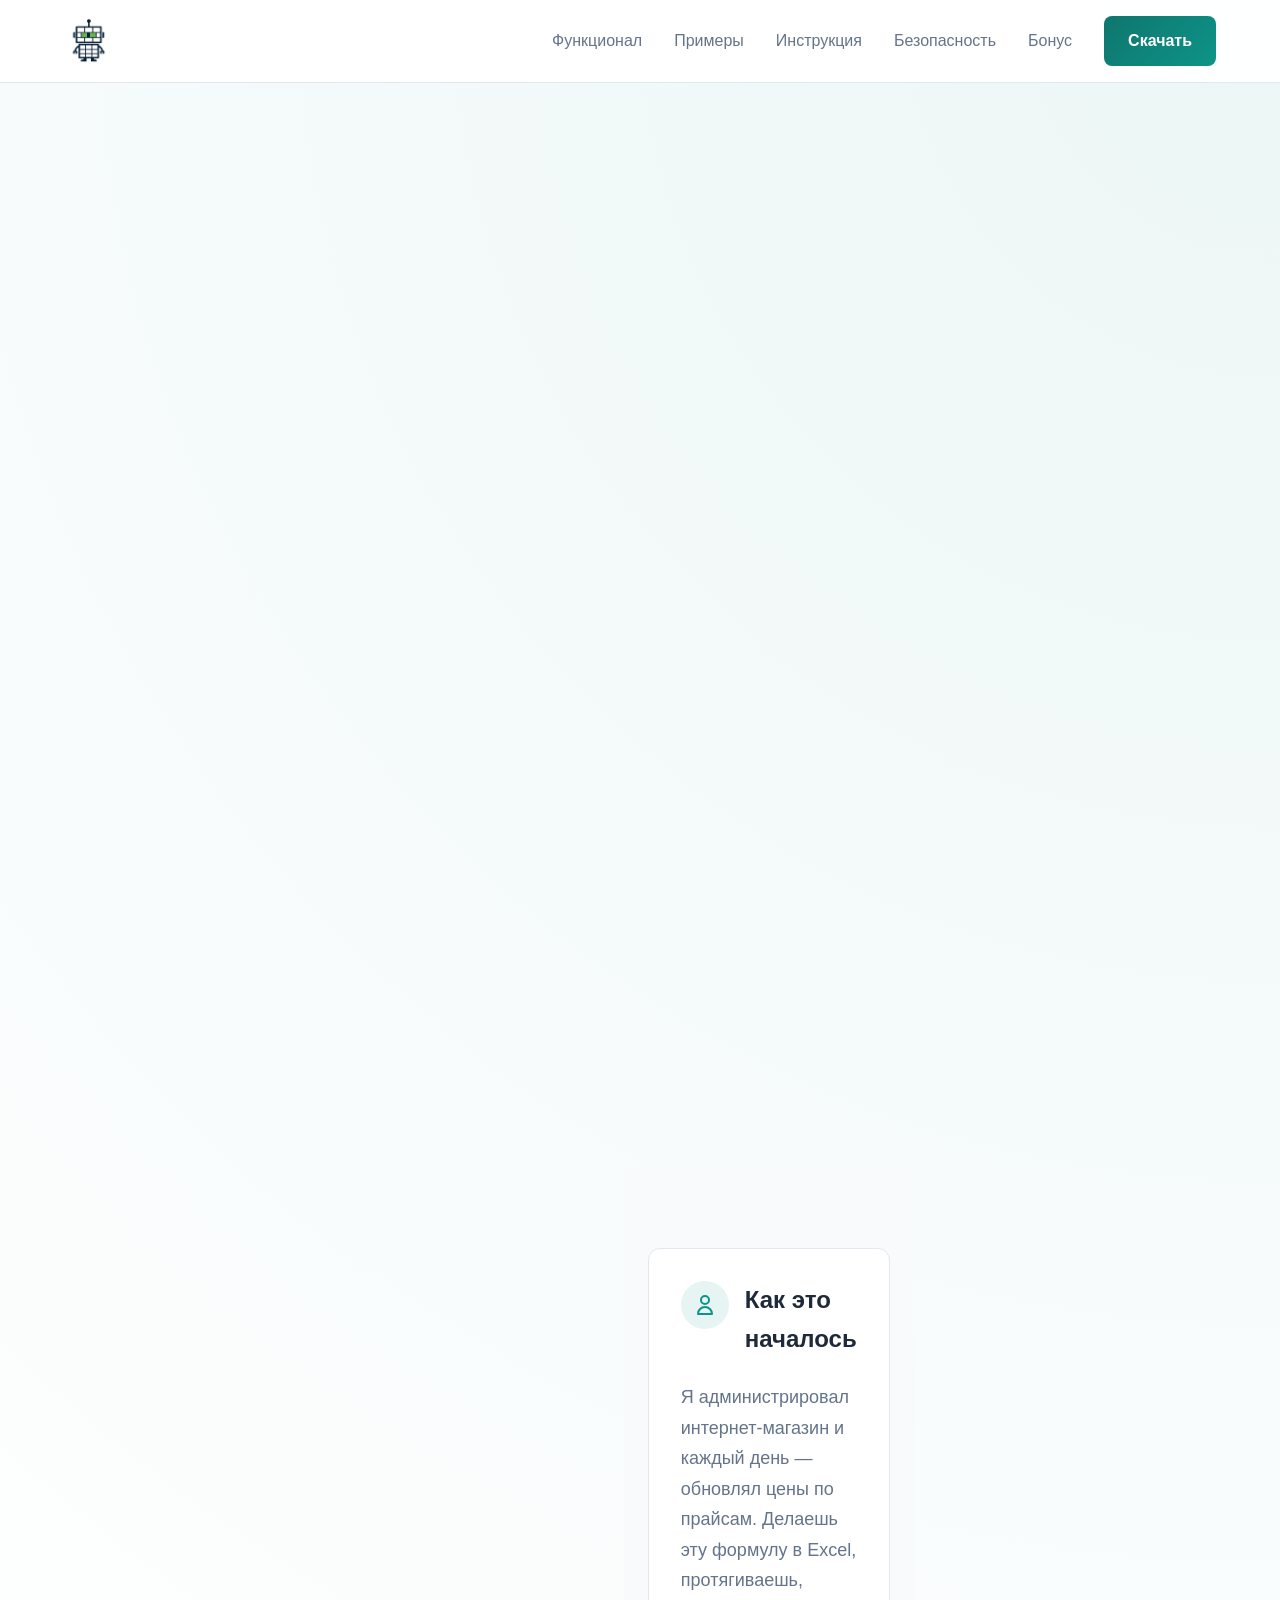
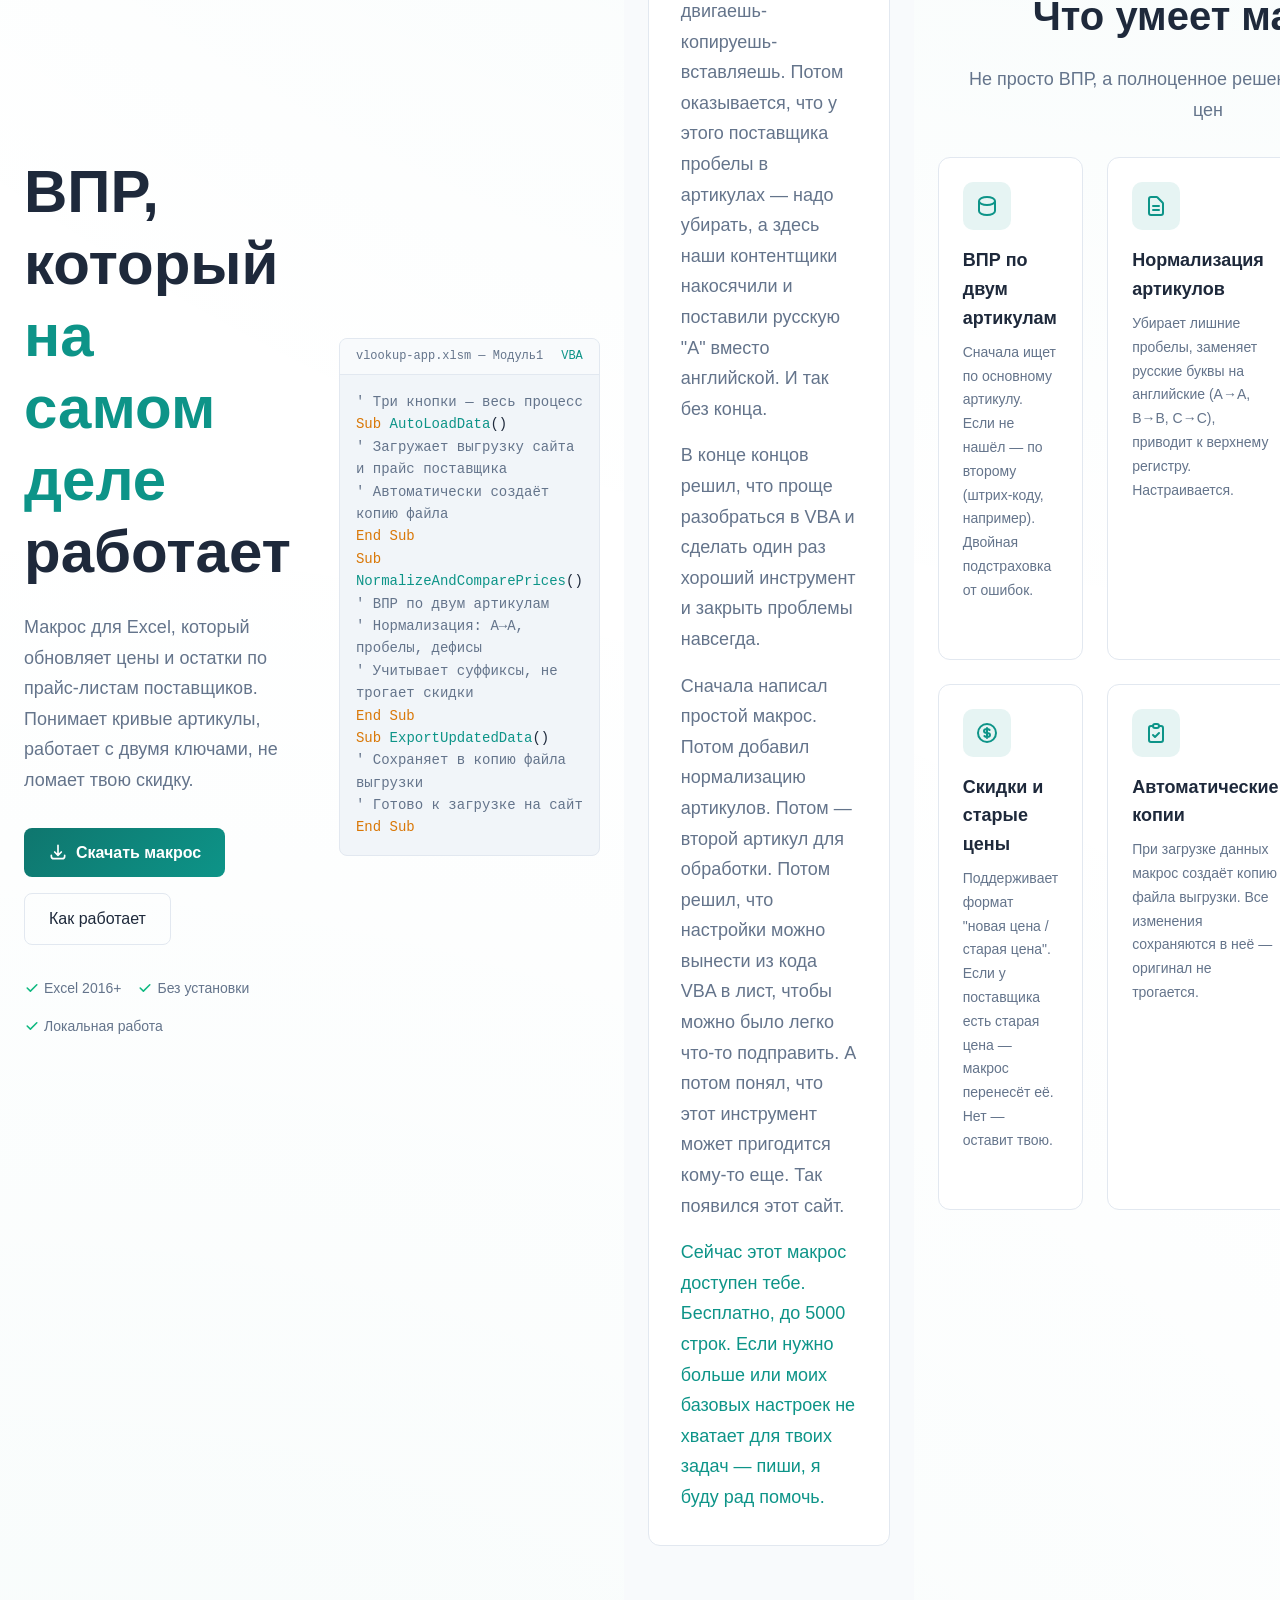
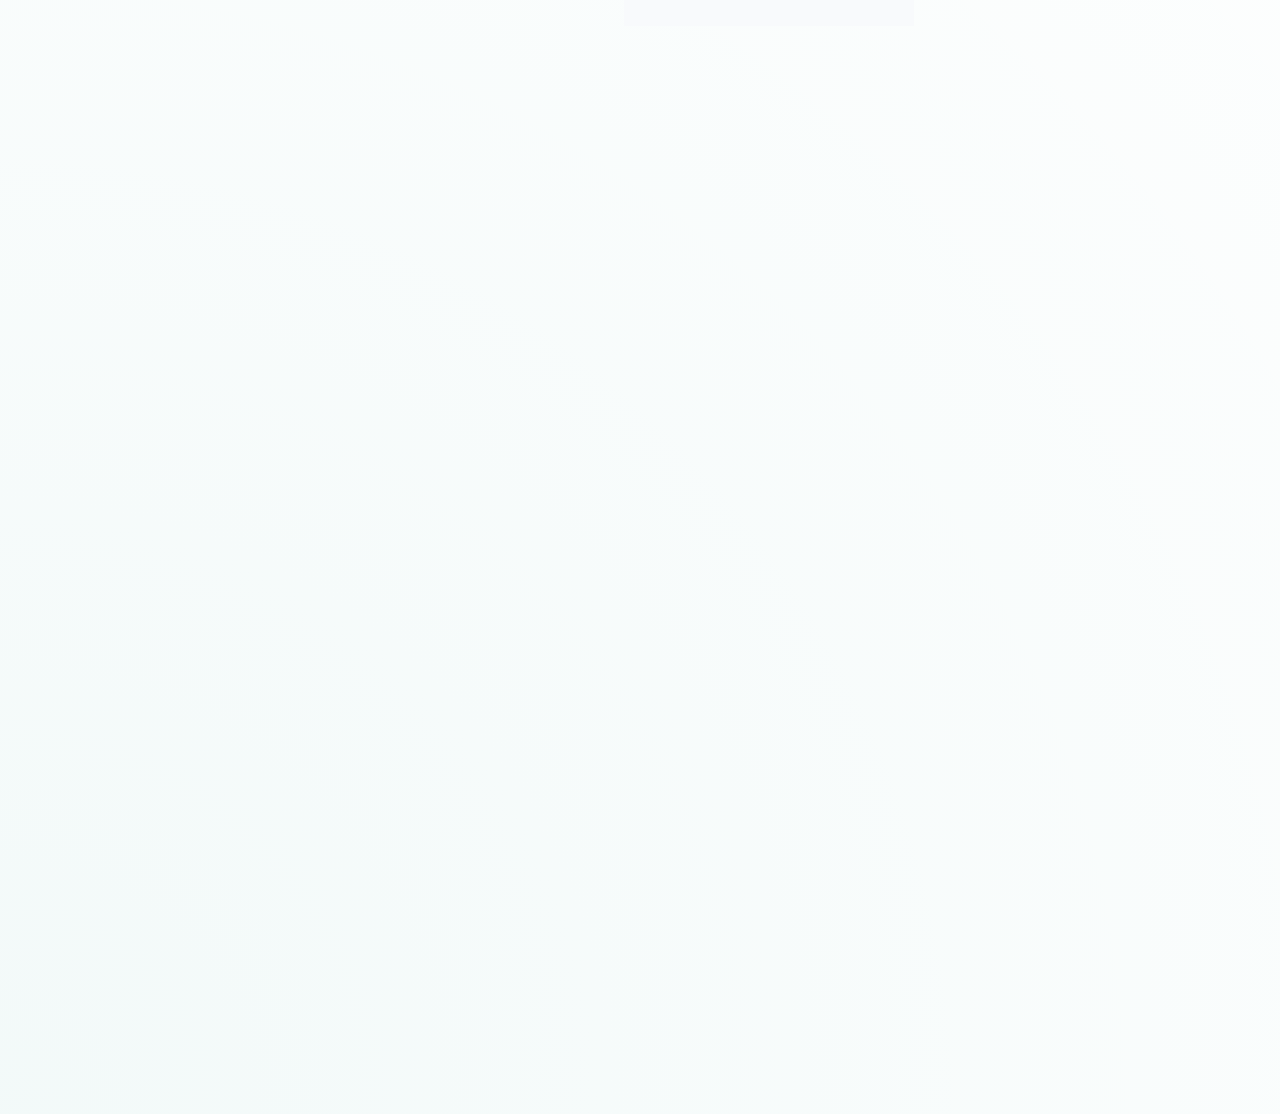
==== commit 96cef9db: "Update index.html" ====
--- a/index.html
+++ b/index.html
@@ -116,12 +116,6 @@
 </div>
 </div>
 </div>
-<div class="scroll-indicator">
-<svg width="24" height="24" fill="none" stroke="var(--muted)" viewBox="0 0 24 24">
-<path stroke-linecap="round" stroke-linejoin="round" stroke-width="2" d="M19 14l-7 7m0 0l-7-7m7 7V3"/>
-</svg>
-</div>
-</section>
 
 <!-- Story Section -->
 <section class="section-alt">
@@ -782,3 +776,4 @@
 </footer>
 </body>
 </html>
+
--- a/style.css
+++ b/style.css
@@ -1,19 +1,20 @@
 /* Основные переменные */
 :root {
-    --bg: #ffffff;
-    --bg-elevated: #f8fafc;
-    --fg: #1e293b;
-    --muted: #64748b;
-    --accent: #0d9488;
-    --accent-dim: #0f766e;
-    --success: #10b981;
-    --warning: #f59e0b;
-    --danger: #ef4444;
-    --card: #ffffff;
-    --border: #e2e8f0;
-    --code-bg: #f1f5f9;
-}
-
+--bg: #ffffff;
+--bg-elevated: #f8fafc;
+--fg: #1e293b;
+--muted: #64748b;
+--accent: #0d9488;
+--accent-dim: #0f766e;
+--success: #10b981;
+--warning: #f59e0b;
+--danger: #ef4444;
+--card: #ffffff;
+--border: #e2e8f0;
+--code-bg: #f1f5f9;
+}
+
+/* ✅ ИСПРАВЛЕНО: добавлен селектор * */
 *, *::before, *::after {
 margin: 0;
 padding: 0;
@@ -21,1012 +22,912 @@
 }
 
 body {
-    font-family: -apple-system, BlinkMacSystemFont, 'Segoe UI', Roboto, 'Helvetica Neue', Arial, sans-serif;
-    background: var(--bg);
-    color: var(--fg);
-    line-height: 1.6;
+font-family: -apple-system, BlinkMacSystemFont, 'Segoe UI', Roboto, 'Helvetica Neue', Arial, sans-serif;
+background: var(--bg);
+color: var(--fg);
+line-height: 1.6;
+overflow-x: hidden; /* ✅ Запрет горизонтальной прокрутки */
+width: 100%;
+max-width: 100vw;
+}
+
+/* ✅ Все изображения и медиа не выходят за границы */
+img, video, iframe, svg {
+max-width: 100%;
+height: auto;
+display: block;
 }
 
 /* Утилиты */
 .container {
-    max-width: 1200px;
-    margin: 0 auto;
-    padding: 0 1rem;
-}
-
+max-width: 1200px;
+margin: 0 auto;
+padding: 0 1rem;
+width: 100%;
+}
 @media (min-width: 640px) {
-    .container { padding: 0 1.5rem; }
+.container { padding: 0 1.5rem; }
 }
 
 /* Кнопки */
 .btn-primary {
-    display: inline-flex;
-    align-items: center;
-    gap: 0.5rem;
-    background: linear-gradient(135deg, var(--accent-dim), var(--accent));
-    color: white;
-    font-weight: 600;
-    padding: 0.75rem 1.5rem;
-    border-radius: 0.5rem;
-    text-decoration: none;
-    border: none;
-    cursor: pointer;
-    transition: transform 0.2s ease, box-shadow 0.2s ease;
-}
-
+display: inline-flex;
+align-items: center;
+gap: 0.5rem;
+background: linear-gradient(135deg, var(--accent-dim), var(--accent));
+color: white;
+font-weight: 600;
+padding: 0.75rem 1.5rem;
+border-radius: 0.5rem;
+text-decoration: none;
+border: none;
+cursor: pointer;
+transition: transform 0.2s ease, box-shadow 0.2s ease;
+white-space: nowrap;
+max-width: 100%;
+}
 .btn-primary:hover {
-    transform: translateY(-2px);
-    box-shadow: 0 8px 30px rgba(13, 148, 136, 0.25);
-}
-
+transform: translateY(-2px);
+box-shadow: 0 8px 30px rgba(13, 148, 136, 0.25);
+}
 .btn-secondary {
-    display: inline-flex;
-    align-items: center;
-    gap: 0.5rem;
-    background: transparent;
-    border: 1px solid var(--border);
-    color: var(--fg);
-    font-weight: 500;
-    padding: 0.75rem 1.5rem;
-    border-radius: 0.5rem;
-    text-decoration: none;
-    cursor: pointer;
-    transition: border-color 0.2s ease, color 0.2s ease;
-}
-
+display: inline-flex;
+align-items: center;
+gap: 0.5rem;
+background: transparent;
+border: 1px solid var(--border);
+color: var(--fg);
+font-weight: 500;
+padding: 0.75rem 1.5rem;
+border-radius: 0.5rem;
+text-decoration: none;
+cursor: pointer;
+transition: border-color 0.2s ease, color 0.2s ease;
+white-space: nowrap;
+max-width: 100%;
+}
 .btn-secondary:hover {
-    border-color: var(--accent);
-    color: var(--accent);
+border-color: var(--accent);
+color: var(--accent);
 }
 
 /* Карточки */
 .card {
-    background: var(--card);
-    border: 1px solid var(--border);
-    border-radius: 12px;
-}
-
+background: var(--card);
+border: 1px solid var(--border);
+border-radius: 12px;
+}
 .card-hover:hover {
-    box-shadow: 0 4px 12px rgba(0, 0, 0, 0.1);
-    transition: box-shadow 0.2s ease;
+box-shadow: 0 4px 12px rgba(0, 0, 0, 0.1);
+transition: box-shadow 0.2s ease;
 }
 
 /* Теги */
 .tag {
-    display: inline-flex;
-    align-items: center;
-    gap: 0.5rem;
-    background: rgba(13, 148, 136, 0.1);
-    color: var(--accent);
-    border: 1px solid rgba(13, 148, 136, 0.2);
-    padding: 0.25rem 0.75rem;
-    border-radius: 9999px;
-    font-size: 0.875rem;
+display: inline-flex;
+align-items: center;
+gap: 0.5rem;
+background: rgba(13, 148, 136, 0.1);
+color: var(--accent);
+border: 1px solid rgba(13, 148, 136, 0.2);
+padding: 0.25rem 0.75rem;
+border-radius: 9999px;
+font-size: 0.875rem;
 }
 
 /* Навигация */
 .nav {
-    position: fixed;
-    top: 0;
-    left: 0;
-    right: 0;
-    z-index: 50;
-    background: rgba(255, 255, 255, 0.95);
-    backdrop-filter: blur(8px);
-    border-bottom: 1px solid var(--border);
-}
-
+position: fixed;
+top: 0;
+left: 0;
+right: 0;
+z-index: 50;
+background: rgba(255, 255, 255, 0.95);
+backdrop-filter: blur(8px);
+border-bottom: 1px solid var(--border);
+}
 .nav-inner {
-    display: flex;
-    align-items: center;
-    justify-content: space-between;
-    padding: 1rem 1.5rem;
-    max-width: 1200px;
-    margin: 0 auto;
-}
-
+display: flex;
+align-items: center;
+justify-content: space-between;
+padding: 1rem 1.5rem;
+max-width: 1200px;
+margin: 0 auto;
+}
 .nav-links {
-    display: none;
-    align-items: center;
-    gap: 2rem;
-}
-
+display: none;
+align-items: center;
+gap: 2rem;
+}
 @media (min-width: 768px) {
-    .nav-links { display: flex; }
-}
-
+.nav-links { display: flex; }
+}
 .nav-link {
-    color: var(--muted);
-    text-decoration: none;
-    position: relative;
-    transition: color 0.2s ease;
-}
-
+color: var(--muted);
+text-decoration: none;
+position: relative;
+transition: color 0.2s ease;
+white-space: nowrap;
+}
 .nav-link:hover { color: var(--fg); }
-
 .nav-link::after {
-    content: '';
-    position: absolute;
-    bottom: -4px;
-    left: 0;
-    width: 0;
-    height: 2px;
-    background: var(--accent);
-    transition: width 0.3s ease;
-}
-
+content: '';
+position: absolute;
+bottom: -4px;
+left: 0;
+width: 0;
+height: 2px;
+background: var(--accent);
+transition: width 0.3s ease;
+}
 .nav-link:hover::after { width: 100%; }
-
 .logo {
-    height: 48px;
-    width: auto;
-}
-
+height: 48px;
+width: auto;
+max-width: 150px; /* ✅ Ограничение ширины логотипа */
+}
 .mobile-menu-btn {
-    display: block;
-    padding: 0.5rem;
-    background: none;
-    border: none;
-    cursor: pointer;
-}
-
+display: block;
+padding: 0.5rem;
+background: none;
+border: none;
+cursor: pointer;
+flex-shrink: 0;
+}
 @media (min-width: 768px) {
-    .mobile-menu-btn { display: none; }
-}
-
+.mobile-menu-btn { display: none; }
+}
 .mobile-menu {
-    display: none;
-    background: white;
-    border-top: 1px solid var(--border);
-    padding: 1rem;
-}
-
+display: none;
+background: white;
+border-top: 1px solid var(--border);
+padding: 1rem;
+}
 .mobile-menu.open { display: block; }
-
 .mobile-menu a {
-    display: block;
-    padding: 0.5rem 0;
-    color: var(--muted);
-    text-decoration: none;
+display: block;
+padding: 0.5rem 0;
+color: var(--muted);
+text-decoration: none;
 }
 
 /* Hero секция */
 .hero {
-    min-height: 100vh;
-    display: flex;
-    align-items: center;
-    padding-top: 5rem;
-    background-image: 
-        radial-gradient(circle at 100% 0%, rgba(13, 148, 136, 0.08) 0%, transparent 50%),
-        radial-gradient(circle at 0% 100%, rgba(13, 148, 136, 0.05) 0%, transparent 50%);
-}
-
+min-height: 100vh;
+display: flex;
+align-items: center;
+padding-top: 5rem;
+background-image:
+radial-gradient(circle at 100% 0%, rgba(13, 148, 136, 0.08) 0%, transparent 50%),
+radial-gradient(circle at 0% 100%, rgba(13, 148, 136, 0.05) 0%, transparent 50%);
+}
 .hero-inner {
-    display: grid;
-    grid-template-columns: 1fr;
-    gap: 3rem;
-    align-items: center;
-    max-width: 1200px;
-    margin: 0 auto;
-    padding: 3rem 1.5rem;
-}
-
+display: grid;
+grid-template-columns: 1fr;
+gap: 3rem;
+align-items: center;
+max-width: 1200px;
+margin: 0 auto;
+padding: 3rem 1.5rem;
+width: 100%;
+}
 @media (min-width: 1024px) {
-    .hero-inner {
-        grid-template-columns: 1fr 1fr;
-    }
-}
-
+.hero-inner {
+grid-template-columns: 1fr 1fr;
+}
+}
 .hero h1 {
-    font-size: 2.5rem;
-    font-weight: 700;
-    line-height: 1.2;
-    margin-bottom: 1.5rem;
-}
-
+font-size: 2.5rem;
+font-weight: 700;
+line-height: 1.2;
+margin-bottom: 1.5rem;
+word-wrap: break-word; /* ✅ Перенос длинных слов */
+overflow-wrap: break-word;
+hyphens: auto;
+}
 @media (min-width: 640px) {
-    .hero h1 { font-size: 3rem; }
-}
-
+.hero h1 { font-size: 3rem; }
+}
 @media (min-width: 1024px) {
-    .hero h1 { font-size: 3.75rem; }
-}
-
+.hero h1 { font-size: 3.75rem; }
+}
 .hero h1 .accent { color: var(--accent); }
-
 .hero p {
-    font-size: 1.125rem;
-    color: var(--muted);
-    margin-bottom: 2rem;
-    line-height: 1.7;
-}
-
+font-size: 1.125rem;
+color: var(--muted);
+margin-bottom: 2rem;
+line-height: 1.7;
+}
 .hero-buttons {
-    display: flex;
-    flex-wrap: wrap;
-    gap: 1rem;
-    margin-bottom: 2rem;
-}
-
+display: flex;
+flex-wrap: wrap;
+gap: 1rem;
+margin-bottom: 2rem;
+}
 .hero-features {
-    display: flex;
-    flex-wrap: wrap;
-    gap: 1rem;
-    font-size: 0.875rem;
-    color: var(--muted);
-}
-
+display: flex;
+flex-wrap: wrap;
+gap: 1rem;
+font-size: 0.875rem;
+color: var(--muted);
+}
 .hero-features span {
-    display: flex;
-    align-items: center;
-    gap: 0.25rem;
-}
-
+display: flex;
+align-items: center;
+gap: 0.25rem;
+}
 .hero-features svg {
-    width: 1rem;
-    height: 1rem;
-    color: var(--success);
+width: 1rem;
+height: 1rem;
+color: var(--success);
 }
 
 /* Блок кода */
 .code-block {
-    background: var(--code-bg);
-    border: 1px solid var(--border);
-    border-radius: 8px;
-    overflow: hidden;
-    font-family: 'Consolas', 'Monaco', monospace;
-}
-
+background: var(--code-bg);
+border: 1px solid var(--border);
+border-radius: 8px;
+overflow: hidden;
+font-family: 'Consolas', 'Monaco', monospace;
+max-width: 100%; /* ✅ Не вылезает за границы */
+}
 .code-header {
-    background: var(--bg-elevated);
-    border-bottom: 1px solid var(--border);
-    padding: 0.5rem 1rem;
-    font-size: 0.75rem;
-    color: var(--muted);
-    display: flex;
-    justify-content: space-between;
-}
-
+background: var(--bg-elevated);
+border-bottom: 1px solid var(--border);
+padding: 0.5rem 1rem;
+font-size: 0.75rem;
+color: var(--muted);
+display: flex;
+justify-content: space-between;
+flex-wrap: wrap;
+}
 .code-content {
-    padding: 1rem;
-    font-size: 0.875rem;
-    overflow-x: auto;
-    line-height: 1.6;
-}
-
+padding: 1rem;
+font-size: 0.875rem;
+overflow-x: auto; /* ✅ Горизонтальная прокрутка для кода */
+line-height: 1.6;
+white-space: pre-wrap; /* ✅ Перенос строк */
+word-wrap: break-word;
+}
 .code-comment { color: var(--muted); }
 .code-keyword { color: #d97706; }
 .code-function { color: var(--accent); }
 
 /* Секции */
 .section {
-    padding: 5rem 1.5rem;
-    max-width: 1200px;
-    margin: 0 auto;
-}
-
+padding: 5rem 1.5rem;
+max-width: 1200px;
+margin: 0 auto;
+width: 100%;
+}
 .section-alt {
-    background: var(--bg-elevated);
-}
-
+background: var(--bg-elevated);
+}
 .section-title {
-    font-size: 2rem;
-    font-weight: 700;
-    text-align: center;
-    margin-bottom: 1rem;
-}
-
+font-size: 2rem;
+font-weight: 700;
+text-align: center;
+margin-bottom: 1rem;
+padding: 0 1rem; /* ✅ Отступы для мобильных */
+}
 @media (min-width: 640px) {
-    .section-title { font-size: 2.5rem; }
-}
-
+.section-title { font-size: 2.5rem; }
+}
 .section-subtitle {
-    text-align: center;
-    color: var(--muted);
-    max-width: 600px;
-    margin: 0 auto 4rem;
+text-align: center;
+color: var(--muted);
+max-width: 600px;
+margin: 0 auto 4rem;
+padding: 0 1rem;
 }
 
 /* История */
 .story-card {
-    background: var(--card);
-    border: 1px solid var(--border);
-    border-radius: 12px;
-    padding: 2rem;
-    max-width: 900px;
-    margin: 0 auto;
-}
-
+background: var(--card);
+border: 1px solid var(--border);
+border-radius: 12px;
+padding: 2rem;
+max-width: 900px;
+margin: 0 auto;
+width: 100%;
+}
 .story-header {
-    display: flex;
-    align-items: flex-start;
-    gap: 1rem;
-    margin-bottom: 1.5rem;
-}
-
+display: flex;
+align-items: flex-start;
+gap: 1rem;
+margin-bottom: 1.5rem;
+}
 .story-icon {
-    width: 48px;
-    height: 48px;
-    border-radius: 50%;
-    background: rgba(13, 148, 136, 0.1);
-    display: flex;
-    align-items: center;
-    justify-content: center;
-    flex-shrink: 0;
-}
-
+width: 48px;
+height: 48px;
+border-radius: 50%;
+background: rgba(13, 148, 136, 0.1);
+display: flex;
+align-items: center;
+justify-content: center;
+flex-shrink: 0;
+}
 .story-icon svg {
-    width: 24px;
-    height: 24px;
-    color: var(--accent);
-}
-
+width: 24px;
+height: 24px;
+color: var(--accent);
+}
 .story-card p {
-    margin-bottom: 1rem;
-    color: var(--muted);
-}
-
+margin-bottom: 1rem;
+color: var(--muted);
+}
 .story-card p:last-child {
-    margin-bottom: 0;
-    color: var(--accent);
-    font-weight: 500;
+margin-bottom: 0;
+color: var(--accent);
+font-weight: 500;
 }
 
 /* Сетка фич */
 .features-grid {
-    display: grid;
-    grid-template-columns: 1fr;
-    gap: 1.5rem;
-}
-
+display: grid;
+grid-template-columns: 1fr;
+gap: 1.5rem;
+}
 @media (min-width: 768px) {
-    .features-grid { grid-template-columns: repeat(2, 1fr); }
-}
-
+.features-grid { grid-template-columns: repeat(2, 1fr); }
+}
 @media (min-width: 1024px) {
-    .features-grid { grid-template-columns: repeat(3, 1fr); }
-}
-
+.features-grid { grid-template-columns: repeat(3, 1fr); }
+}
 .feature-card {
-    background: var(--card);
-    border: 1px solid var(--border);
-    border-radius: 12px;
-    padding: 1.5rem;
-}
-
+background: var(--card);
+border: 1px solid var(--border);
+border-radius: 12px;
+padding: 1.5rem;
+}
 .feature-card:hover {
-    box-shadow: 0 4px 12px rgba(0, 0, 0, 0.08);
-    transition: box-shadow 0.2s ease;
-}
-
+box-shadow: 0 4px 12px rgba(0, 0, 0, 0.08);
+transition: box-shadow 0.2s ease;
+}
 .feature-icon {
-    width: 48px;
-    height: 48px;
-    background: rgba(13, 148, 136, 0.1);
-    border-radius: 10px;
-    display: flex;
-    align-items: center;
-    justify-content: center;
-    margin-bottom: 1rem;
-}
-
+width: 48px;
+height: 48px;
+background: rgba(13, 148, 136, 0.1);
+border-radius: 10px;
+display: flex;
+align-items: center;
+justify-content: center;
+margin-bottom: 1rem;
+}
 .feature-icon svg {
-    width: 24px;
-    height: 24px;
-    color: var(--accent);
-}
-
+width: 24px;
+height: 24px;
+color: var(--accent);
+}
 .feature-card h3 {
-    font-size: 1.125rem;
-    font-weight: 600;
-    margin-bottom: 0.5rem;
-}
-
+font-size: 1.125rem;
+font-weight: 600;
+margin-bottom: 0.5rem;
+}
 .feature-card p {
-    font-size: 0.875rem;
-    color: var(--muted);
+font-size: 0.875rem;
+color: var(--muted);
 }
 
 /* Примеры */
 .examples-grid {
-    display: grid;
-    grid-template-columns: 1fr;
-    gap: 2rem;
-}
-
+display: grid;
+grid-template-columns: 1fr;
+gap: 2rem;
+}
 @media (min-width: 1024px) {
-    .examples-grid { grid-template-columns: repeat(2, 1fr); }
-}
-
+.examples-grid { grid-template-columns: repeat(2, 1fr); }
+}
 .example-card {
-    background: var(--card);
-    border: 1px solid var(--border);
-    border-radius: 12px;
-    padding: 1.5rem;
-}
-
+background: var(--card);
+border: 1px solid var(--border);
+border-radius: 12px;
+padding: 1.5rem;
+}
 .example-card h3 {
-    font-size: 1.125rem;
-    font-weight: 600;
-    margin-bottom: 1rem;
-    display: flex;
-    align-items: center;
-    gap: 0.5rem;
-}
-
+font-size: 1.125rem;
+font-weight: 600;
+margin-bottom: 1rem;
+display: flex;
+align-items: center;
+gap: 0.5rem;
+}
 .example-bad {
-    background: rgba(239, 68, 68, 0.08);
-    border-left: 3px solid var(--danger);
-    padding: 0.75rem;
-    margin-bottom: 0.75rem;
-    border-radius: 0 8px 8px 0;
-}
-
+background: rgba(239, 68, 68, 0.08);
+border-left: 3px solid var(--danger);
+padding: 0.75rem;
+margin-bottom: 0.75rem;
+border-radius: 0 8px 8px 0;
+word-break: break-all; /* ✅ Перенос длинных артикулов */
+}
 .example-good {
-    background: rgba(16, 185, 129, 0.08);
-    border-left: 3px solid var(--success);
-    padding: 0.75rem;
-    margin-bottom: 0.75rem;
-    border-radius: 0 8px 8px 0;
-}
-
+background: rgba(16, 185, 129, 0.08);
+border-left: 3px solid var(--success);
+padding: 0.75rem;
+margin-bottom: 0.75rem;
+border-radius: 0 8px 8px 0;
+word-break: break-all;
+}
 .example-accent {
-    background: rgba(13, 148, 136, 0.1);
-    border-left: 3px solid var(--accent);
-    padding: 0.75rem;
-    margin-bottom: 0.75rem;
-    border-radius: 0 8px 8px 0;
-}
-
+background: rgba(13, 148, 136, 0.1);
+border-left: 3px solid var(--accent);
+padding: 0.75rem;
+margin-bottom: 0.75rem;
+border-radius: 0 8px 8px 0;
+word-break: break-all;
+}
 .example-card code {
-    font-family: 'Consolas', 'Monaco', monospace;
-    font-size: 0.875rem;
-}
-
+font-family: 'Consolas', 'Monaco', monospace;
+font-size: 0.875rem;
+}
 .example-card p {
-    font-size: 0.875rem;
-    color: var(--muted);
-    margin-top: 1rem;
+font-size: 0.875rem;
+color: var(--muted);
+margin-top: 1rem;
 }
 
 /* Табы */
 .tabs {
-    display: flex;
-    flex-wrap: wrap;
-    gap: 0.5rem;
-    padding-bottom: 1rem;
-    border-bottom: 1px solid var(--border);
-    margin-bottom: 2rem;
-}
-
+display: flex;
+flex-wrap: wrap;
+gap: 0.5rem;
+padding-bottom: 1rem;
+border-bottom: 1px solid var(--border);
+margin-bottom: 2rem;
+}
 .tab-btn {
-    padding: 0.5rem 1rem;
-    border-radius: 8px;
-    font-size: 0.875rem;
-    font-weight: 500;
-    background: white;
-    border: 1px solid var(--border);
-    cursor: pointer;
-    transition: background 0.2s ease, color 0.2s ease;
-}
-
+padding: 0.5rem 1rem;
+border-radius: 8px;
+font-size: 0.875rem;
+font-weight: 500;
+background: white;
+border: 1px solid var(--border);
+cursor: pointer;
+transition: background 0.2s ease, color 0.2s ease;
+white-space: nowrap;
+}
 .tab-btn:hover {
-    border-color: var(--accent);
-}
-
+border-color: var(--accent);
+}
 .tab-btn.active {
-    background: var(--accent);
-    color: white;
-    border-color: var(--accent);
-}
-
+background: var(--accent);
+color: white;
+border-color: var(--accent);
+}
 .tab-content {
-    display: none;
-}
-
+display: none;
+}
 .tab-content.active {
-    display: block;
+display: block;
 }
 
 /* Шаги */
 .steps-grid {
-    display: grid;
-    grid-template-columns: 1fr;
-    gap: 1.5rem;
-}
-
+display: grid;
+grid-template-columns: 1fr;
+gap: 1.5rem;
+}
 @media (min-width: 768px) {
-    .steps-grid { grid-template-columns: repeat(3, 1fr); }
-}
-
+.steps-grid { grid-template-columns: repeat(3, 1fr); }
+}
 .step-card {
-    background: var(--card);
-    border: 1px solid var(--border);
-    border-radius: 12px;
-    padding: 1.5rem;
-}
-
+background: var(--card);
+border: 1px solid var(--border);
+border-radius: 12px;
+padding: 1.5rem;
+}
 .step-number {
-    width: 48px;
-    height: 48px;
-    border-radius: 50%;
-    background: rgba(13, 148, 136, 0.1);
-    display: flex;
-    align-items: center;
-    justify-content: center;
-    font-weight: 700;
-    font-size: 1.25rem;
-    color: var(--accent);
-    margin-bottom: 1rem;
-}
-
+width: 48px;
+height: 48px;
+border-radius: 50%;
+background: rgba(13, 148, 136, 0.1);
+display: flex;
+align-items: center;
+justify-content: center;
+font-weight: 700;
+font-size: 1.25rem;
+color: var(--accent);
+margin-bottom: 1rem;
+flex-shrink: 0;
+}
 .step-card h3 {
-    font-size: 1.125rem;
-    font-weight: 600;
-    margin-bottom: 0.75rem;
-}
-
+font-size: 1.125rem;
+font-weight: 600;
+margin-bottom: 0.75rem;
+}
 .step-card p {
-    font-size: 0.875rem;
-    color: var(--muted);
-    margin-bottom: 1rem;
-}
-
+font-size: 0.875rem;
+color: var(--muted);
+margin-bottom: 1rem;
+}
 .step-card ul {
-    list-style: none;
-    font-size: 0.875rem;
-    color: var(--muted);
-}
-
+list-style: none;
+font-size: 0.875rem;
+color: var(--muted);
+}
 .step-card li {
-    display: flex;
-    align-items: flex-start;
-    gap: 0.5rem;
-    margin-bottom: 0.5rem;
-}
-
+display: flex;
+align-items: flex-start;
+gap: 0.5rem;
+margin-bottom: 0.5rem;
+}
 .step-card li svg {
-    width: 1rem;
-    height: 1rem;
-    color: var(--success);
-    flex-shrink: 0;
-    margin-top: 0.125rem;
-}
-
+width: 1rem;
+height: 1rem;
+color: var(--success);
+flex-shrink: 0;
+margin-top: 0.125rem;
+}
 .step-note {
-    background: rgba(13, 148, 136, 0.05);
-    border: 1px solid rgba(13, 148, 136, 0.2);
-    border-radius: 8px;
-    padding: 0.75rem;
-    font-size: 0.75rem;
-    color: var(--accent);
-    margin-top: 1rem;
+background: rgba(13, 148, 136, 0.05);
+border: 1px solid rgba(13, 148, 136, 0.2);
+border-radius: 8px;
+padding: 0.75rem;
+font-size: 0.75rem;
+color: var(--accent);
+margin-top: 1rem;
 }
 
 /* Лайфхак */
 .lifehack {
-    background: var(--card);
-    border: 1px solid var(--border);
-    border-left: 4px solid var(--warning);
-    border-radius: 12px;
-    padding: 1.5rem;
-    margin-top: 2rem;
-}
-
+background: var(--card);
+border: 1px solid var(--border);
+border-left: 4px solid var(--warning);
+border-radius: 12px;
+padding: 1.5rem;
+margin-top: 2rem;
+}
 .lifehack h4 {
-    font-weight: 600;
-    margin-bottom: 0.5rem;
-    display: flex;
-    align-items: center;
-    gap: 0.5rem;
-}
-
+font-weight: 600;
+margin-bottom: 0.5rem;
+display: flex;
+align-items: center;
+gap: 0.5rem;
+}
 .lifehack h4 svg {
-    width: 20px;
-    height: 20px;
-    color: var(--warning);
-}
-
+width: 20px;
+height: 20px;
+color: var(--warning);
+}
 .lifehack p {
-    font-size: 0.875rem;
-    color: var(--muted);
+font-size: 0.875rem;
+color: var(--muted);
 }
 
 /* Таблица */
 .table-wrapper {
-    overflow-x: auto;
-}
-
+overflow-x: auto; /* ✅ Прокрутка таблиц на мобильных */
+-webkit-overflow-scrolling: touch;
+width: 100%;
+}
 .table-styled {
-    width: 100%;
-    border-collapse: collapse;
-    font-size: 0.875rem;
-}
-
+width: 100%;
+border-collapse: collapse;
+font-size: 0.875rem;
+min-width: 500px; /* ✅ Минимальная ширина для читаемости */
+}
 .table-styled th {
-    background: var(--bg-elevated);
-    border-bottom: 2px solid var(--accent);
-    text-align: left;
-    padding: 0.75rem;
-    font-weight: 500;
-}
-
+background: var(--bg-elevated);
+border-bottom: 2px solid var(--accent);
+text-align: left;
+padding: 0.75rem;
+font-weight: 500;
+white-space: nowrap;
+}
 .table-styled td {
-    border-bottom: 1px solid var(--border);
-    padding: 0.75rem;
-    color: var(--muted);
-}
-
+border-bottom: 1px solid var(--border);
+padding: 0.75rem;
+color: var(--muted);
+}
 .table-styled tr:hover td {
-    background: rgba(13, 148, 136, 0.03);
-}
-
+background: rgba(13, 148, 136, 0.03);
+}
 .table-styled code {
-    font-family: 'Consolas', 'Monaco', monospace;
-    color: var(--fg);
-}
-
+font-family: 'Consolas', 'Monaco', monospace;
+color: var(--fg);
+}
 .table-warning {
-    background: rgba(239, 68, 68, 0.05);
-    border-top: 1px solid rgba(239, 68, 68, 0.2);
-    padding: 1rem;
-    font-size: 0.875rem;
-    color: var(--danger);
+background: rgba(239, 68, 68, 0.05);
+border-top: 1px solid rgba(239, 68, 68, 0.2);
+padding: 1rem;
+font-size: 0.875rem;
+color: var(--danger);
 }
 
 /* Аккордеон */
 .accordion {
-    background: var(--card);
-    border: 1px solid var(--border);
-    border-radius: 12px;
-    margin-top: 1.5rem;
-}
-
+background: var(--card);
+border: 1px solid var(--border);
+border-radius: 12px;
+margin-top: 1.5rem;
+}
 .accordion-toggle {
-    display: flex;
-    align-items: center;
-    justify-content: space-between;
-    padding: 1rem;
-    border-bottom: 1px solid var(--border);
-    cursor: pointer;
-    font-weight: 600;
-}
-
+display: flex;
+align-items: center;
+justify-content: space-between;
+padding: 1rem;
+border-bottom: 1px solid var(--border);
+cursor: pointer;
+font-weight: 600;
+}
 .accordion-toggle:last-child {
-    border-bottom: none;
-}
-
+border-bottom: none;
+}
 .accordion-icon {
-    width: 20px;
-    height: 20px;
-    transition: transform 0.3s ease;
-}
-
+width: 20px;
+height: 20px;
+transition: transform 0.3s ease;
+flex-shrink: 0;
+}
 .accordion-toggle.open .accordion-icon {
-    transform: rotate(180deg);
-}
-
+transform: rotate(180deg);
+}
 .accordion-content {
-    max-height: 0;
-    overflow: hidden;
-    transition: max-height 0.4s ease;
-}
-
+max-height: 0;
+overflow: hidden;
+transition: max-height 0.4s ease;
+}
 .accordion-content.open {
-    max-height: 500px;
-}
-
+max-height: 500px;
+}
 .accordion-inner {
-    padding: 1rem;
-    font-size: 0.875rem;
-    color: var(--muted);
-}
-
+padding: 1rem;
+font-size: 0.875rem;
+color: var(--muted);
+}
 .accordion-inner p {
-    margin-bottom: 1rem;
-}
-
+margin-bottom: 1rem;
+}
 .accordion-inner ul {
-    margin-left: 1rem;
-}
-
+margin-left: 1rem;
+}
 .accordion-inner li {
-    margin-bottom: 0.5rem;
+margin-bottom: 0.5rem;
 }
 
 /* Безопасность */
 .security-section {
-    max-width: 900px;
-    margin: 0 auto;
-}
-
+max-width: 900px;
+margin: 0 auto;
+}
 .security-card {
-    background: var(--card);
-    border: 1px solid var(--border);
-    border-radius: 12px;
-    padding: 1.5rem;
-    margin-bottom: 2rem;
-}
-
+background: var(--card);
+border: 1px solid var(--border);
+border-radius: 12px;
+padding: 1.5rem;
+margin-bottom: 2rem;
+}
 .security-card.border-success {
-    border-left: 4px solid var(--success);
-}
-
+border-left: 4px solid var(--success);
+}
 .security-card.border-accent {
-    border-left: 4px solid var(--accent);
-}
-
+border-left: 4px solid var(--accent);
+}
 .security-card h3 {
-    font-size: 1.125rem;
-    font-weight: 600;
-    margin-bottom: 1rem;
-    display: flex;
-    align-items: center;
-    gap: 0.5rem;
-}
-
+font-size: 1.125rem;
+font-weight: 600;
+margin-bottom: 1rem;
+display: flex;
+align-items: center;
+gap: 0.5rem;
+}
 .security-card h3 svg {
-    width: 20px;
-    height: 20px;
-    color: var(--accent);
-}
-
+width: 20px;
+height: 20px;
+color: var(--accent);
+}
 .security-card ul {
-    list-style: none;
-}
-
+list-style: none;
+}
 .security-card li {
-    display: flex;
-    align-items: flex-start;
-    gap: 0.75rem;
-    margin-bottom: 0.75rem;
-    color: var(--muted);
-}
-
+display: flex;
+align-items: flex-start;
+gap: 0.75rem;
+margin-bottom: 0.75rem;
+color: var(--muted);
+}
 .security-card li svg {
-    width: 20px;
-    height: 20px;
-    color: var(--success);
-    flex-shrink: 0;
-    margin-top: 0.125rem;
-}
-
+width: 20px;
+height: 20px;
+color: var(--success);
+flex-shrink: 0;
+margin-top: 0.125rem;
+}
 .security-check {
-    background: var(--bg);
-    border-radius: 8px;
-    padding: 1rem;
-    margin-bottom: 1rem;
-}
-
+background: var(--bg);
+border-radius: 8px;
+padding: 1rem;
+margin-bottom: 1rem;
+}
 .security-check h4 {
-    font-weight: 500;
-    margin-bottom: 0.5rem;
-}
-
+font-weight: 500;
+margin-bottom: 0.5rem;
+}
 .security-check p,
 .security-check ul {
-    font-size: 0.875rem;
-    color: var(--muted);
-}
-
+font-size: 0.875rem;
+color: var(--muted);
+}
 .security-check ul {
-    margin-left: 1rem;
-    margin-top: 0.5rem;
-}
-
+margin-left: 1rem;
+margin-top: 0.5rem;
+}
 .security-check a {
-    color: var(--accent);
+color: var(--accent);
 }
 
 /* Бонус */
 .bonus-grid {
-    display: grid;
-    grid-template-columns: 1fr;
-    gap: 2rem;
-    align-items: flex-start;
-}
-
+display: grid;
+grid-template-columns: 1fr;
+gap: 2rem;
+align-items: flex-start;
+}
 @media (min-width: 1024px) {
-    .bonus-grid { grid-template-columns: 1fr 1fr; }
-}
-
+.bonus-grid { grid-template-columns: 1fr 1fr; }
+}
 .bonus-card {
-    background: var(--card);
-    border: 1px solid var(--border);
-    border-radius: 12px;
-    padding: 1.5rem;
-    margin-bottom: 1.5rem;
-}
-
+background: var(--card);
+border: 1px solid var(--border);
+border-radius: 12px;
+padding: 1.5rem;
+margin-bottom: 1.5rem;
+}
 .bonus-card h3 {
-    font-size: 1.125rem;
-    font-weight: 600;
-    margin-bottom: 1rem;
-}
-
+font-size: 1.125rem;
+font-weight: 600;
+margin-bottom: 1rem;
+}
 .bonus-card p {
-    font-size: 0.875rem;
-    color: var(--muted);
-    margin-bottom: 1rem;
-}
-
+font-size: 0.875rem;
+color: var(--muted);
+margin-bottom: 1rem;
+}
 .bonus-card ul {
-    list-style: none;
-    font-size: 0.875rem;
-    color: var(--muted);
-}
-
+list-style: none;
+font-size: 0.875rem;
+color: var(--muted);
+}
 .bonus-card li {
-    display: flex;
-    align-items: flex-start;
-    gap: 0.5rem;
-    margin-bottom: 0.75rem;
-}
-
+display: flex;
+align-items: flex-start;
+gap: 0.5rem;
+margin-bottom: 0.75rem;
+}
 .bonus-card li svg {
-    width: 1rem;
-    height: 1rem;
-    color: var(--success);
-    flex-shrink: 0;
-    margin-top: 0.125rem;
-}
-
+width: 1rem;
+height: 1rem;
+color: var(--success);
+flex-shrink: 0;
+margin-top: 0.125rem;
+}
 .bonus-card li.accent-item svg {
-    color: var(--accent);
+color: var(--accent);
 }
 
 /* Скачать */
 .download-card {
-    background: var(--card);
-    border: 1px solid var(--border);
-    border-radius: 12px;
-    padding: 2rem;
-    text-align: center;
-    max-width: 600px;
-    margin: 0 auto;
-}
-
+background: var(--card);
+border: 1px solid var(--border);
+border-radius: 12px;
+padding: 2rem;
+text-align: center;
+max-width: 600px;
+margin: 0 auto;
+}
 .download-card h2 {
-    font-size: 1.875rem;
-    font-weight: 700;
-    margin-bottom: 1rem;
-}
-
+font-size: 1.875rem;
+font-weight: 700;
+margin-bottom: 1rem;
+}
 .download-card p {
-    color: var(--muted);
-    margin-bottom: 2rem;
+color: var(--muted);
+margin-bottom: 2rem;
 }
 
 /* Контакты */
 .contact-grid {
-    display: grid;
-    grid-template-columns: 1fr;
-    gap: 1.5rem;
-    margin-bottom: 2rem;
-}
-
+display: grid;
+grid-template-columns: 1fr;
+gap: 1.5rem;
+margin-bottom: 2rem;
+}
 @media (min-width: 768px) {
-    .contact-grid { grid-template-columns: 1fr 1fr; }
-}
-
+.contact-grid { grid-template-columns: 1fr 1fr; }
+}
 .contact-card {
-    background: var(--card);
-    border: 1px solid var(--border);
-    border-radius: 12px;
-    padding: 1.5rem;
-}
-
+background: var(--card);
+border: 1px solid var(--border);
+border-radius: 12px;
+padding: 1.5rem;
+}
 .contact-card h3 {
-    font-weight: 600;
-    margin-bottom: 1rem;
-}
-
+font-weight: 600;
+margin-bottom: 1rem;
+}
 .contact-card ul {
-    list-style: none;
-    font-size: 0.875rem;
-    color: var(--muted);
-}
-
+list-style: none;
+font-size: 0.875rem;
+color: var(--muted);
+}
 .contact-card li {
-    margin-bottom: 0.5rem;
-}
-
+margin-bottom: 0.5rem;
+}
 .contact-note {
-    background: var(--card);
-    border: 1px solid var(--border);
-    border-left: 4px solid var(--accent);
-    border-radius: 12px;
-    padding: 1.5rem;
-}
-
+background: var(--card);
+border: 1px solid var(--border);
+border-left: 4px solid var(--accent);
+border-radius: 12px;
+padding: 1.5rem;
+}
 .contact-note p {
-    margin-bottom: 1rem;
-}
-
+margin-bottom: 1rem;
+}
 .contact-buttons {
-    display: flex;
-    flex-wrap: wrap;
-    gap: 1rem;
+display: flex;
+flex-wrap: wrap;
+gap: 1rem;
 }
 
 /* Футер */
 .footer {
-    border-top: 1px solid var(--border);
-    padding: 2rem 1.5rem;
-}
-
+border-top: 1px solid var(--border);
+padding: 2rem 1.5rem;
+}
 .footer-inner {
-    display: flex;
-    flex-wrap: wrap;
-    align-items: center;
-    justify-content: space-between;
-    gap: 1rem;
-    max-width: 1200px;
-    margin: 0 auto;
-}
-
+display: flex;
+flex-wrap: wrap;
+align-items: center;
+justify-content: space-between;
+gap: 1rem;
+max-width: 1200px;
+margin: 0 auto;
+}
 .footer-logo {
-    color: var(--accent);
-    font-weight: 600;
-}
-
+color: var(--accent);
+font-weight: 600;
+}
 .footer-text {
-    font-size: 0.875rem;
-    color: var(--muted);
+font-size: 0.875rem;
+color: var(--muted);
 }
 
 /* Анимации */
 .fade-in {
-    opacity: 0;
-    transform: translateY(20px);
-    transition: opacity 0.6s ease, transform 0.6s ease;
-}
-
+opacity: 0;
+transform: translateY(20px);
+transition: opacity 0.6s ease, transform 0.6s ease;
+}
 .fade-in.visible {
-    opacity: 1;
-    transform: translateY(0);
-}
-
+opacity: 1;
+transform: translateY(0);
+}
 .scroll-indicator {
-    position: absolute;
-    bottom: 2rem;
-    left: 50%;
-    transform: translateX(-50%);
-    animation: bounce 2s infinite;
-}
-
+position: absolute;
+bottom: 2rem;
+left: 50%;
+transform: translateX(-50%);
+animation: bounce 2s infinite;
+cursor: pointer; /* ✅ Делаем стрелку кликабельной */
+}
+.scroll-indicator:hover {
+opacity: 0.7;
+}
 @keyframes bounce {
-    0%, 20%, 50%, 80%, 100% { transform: translateX(-50%) translateY(0); }
-    40% { transform: translateX(-50%) translateY(-10px); }
-    60% { transform: translateX(-50%) translateY(-5px); }
-}
-
+0%, 20%, 50%, 80%, 100% { transform: translateX(-50%) translateY(0); }
+40% { transform: translateX(-50%) translateY(-10px); }
+60% { transform: translateX(-50%) translateY(-5px); }
+}
 @media (prefers-reduced-motion: reduce) {
-    .fade-in {
-        opacity: 1;
-        transform: none;
-        transition: none;
-    }
-    .btn-primary:hover {
-        transform: none;
-    }
-    .scroll-indicator {
-        animation: none;
-    }
-
-}
-/* Ссылка политики в подвале */
-.footer-privacy a:hover {
-    color: var(--fg);
-    text-decoration: underline;
-}
-
-/* Адаптив для мобилок - чтобы в столбик встало */
-@media (max-width: 768px) {
-    .footer-inner {
-        flex-direction: column;
-        text-align: center;
-        gap: 0.5rem;
-    }
-}
-
+.fade-in {
+opacity: 1;
+transform: none;
+transition: none;
+}
+.btn-primary:hover {
+transform: none;
+}
+.scroll-indicator {
+animation: none;
+}
+}
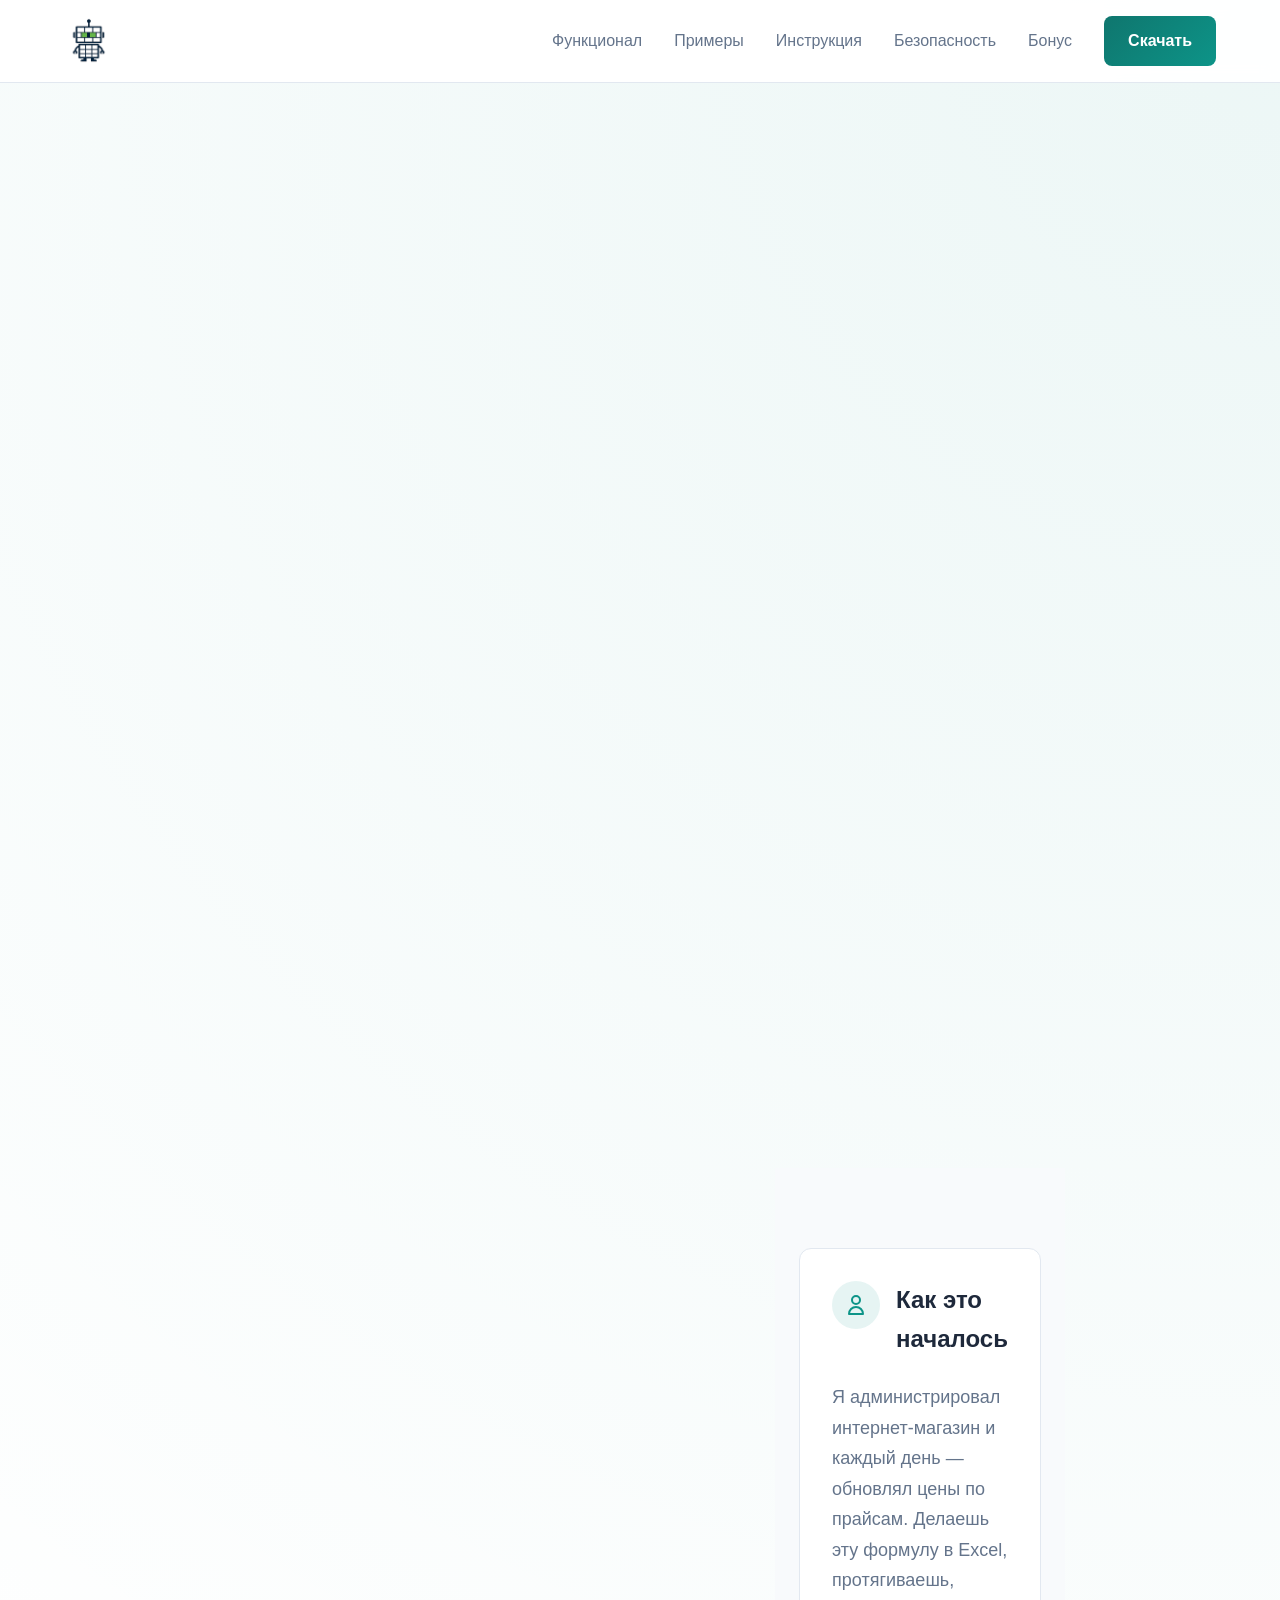
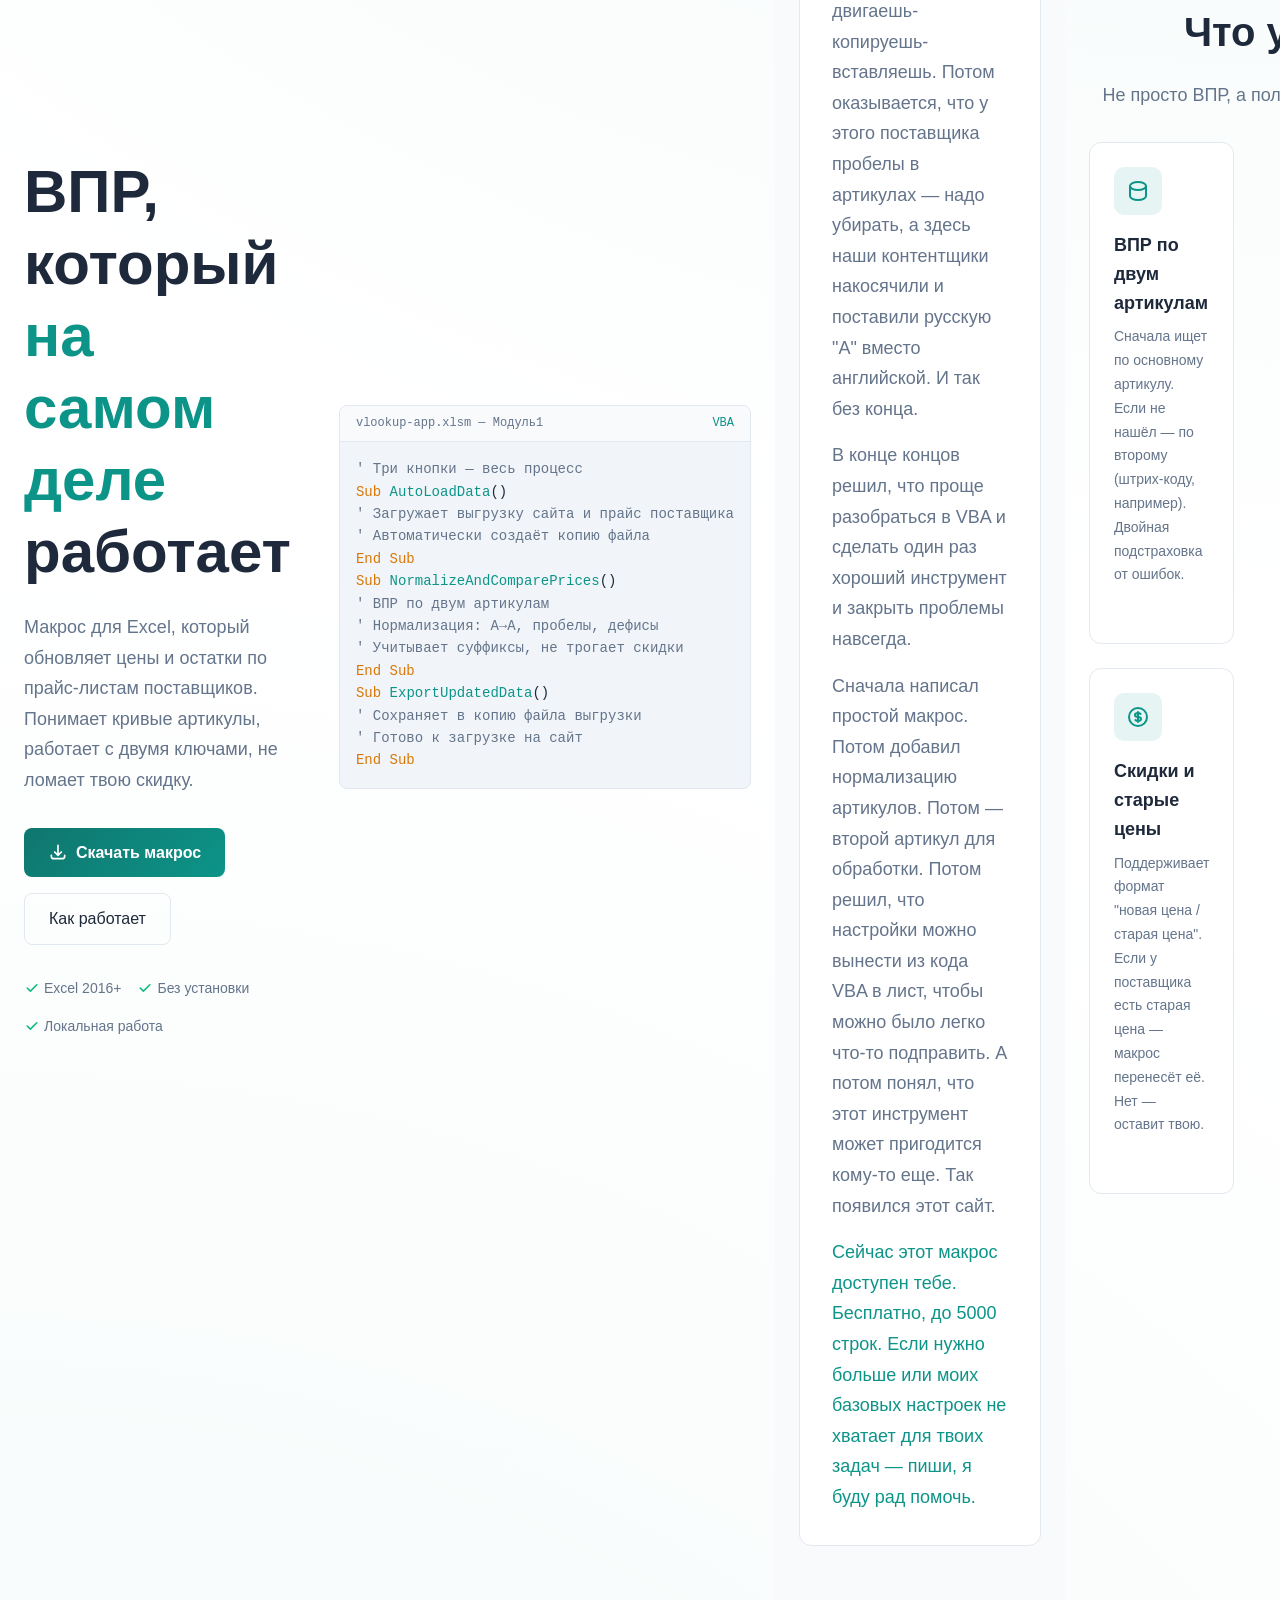
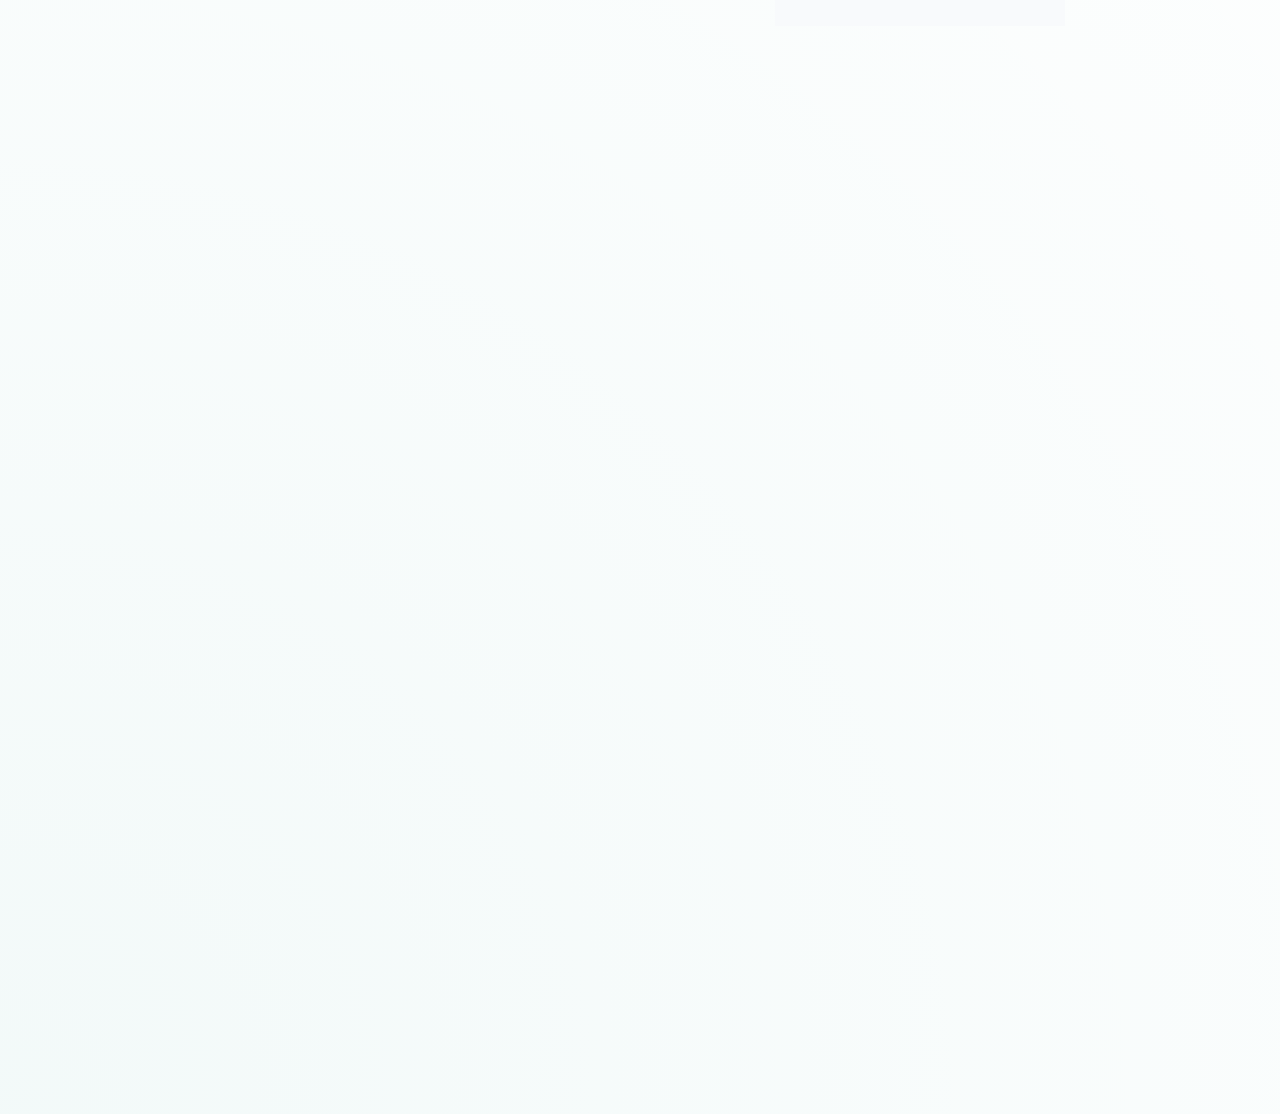
==== commit 06ce0b46: "Update index.html" ====
--- a/index.html
+++ b/index.html
@@ -12,6 +12,8 @@
     <meta name="description" content="Бесплатный макрос VBA для автоматического обновления цен в Excel. ВПР по двум артикулам, нормализация, поиск новинок.">
     <meta name="keywords" content="ВПР, макрос VBA на заказ, автоматическое обновление цен, автоматизация excel, контент-менеджер">
     <link rel="stylesheet" href="style.css">
+    </head>  <!--
+    <body>
     
     <!-- Yandex.Metrika counter -->
     <script type="text/javascript">
@@ -777,3 +779,4 @@
 </body>
 </html>
 
+
--- a/style.css
+++ b/style.css
@@ -26,12 +26,12 @@
 background: var(--bg);
 color: var(--fg);
 line-height: 1.6;
-overflow-x: hidden; /* ✅ Запрет горизонтальной прокрутки */
+overflow-x: hidden;
 width: 100%;
 max-width: 100vw;
 }
 
-/* ✅ Все изображения и медиа не выходят за границы */
+/* ✅ ВАЖНО для мобильных */
 img, video, iframe, svg {
 max-width: 100%;
 height: auto;
@@ -43,7 +43,6 @@
 max-width: 1200px;
 margin: 0 auto;
 padding: 0 1rem;
-width: 100%;
 }
 @media (min-width: 640px) {
 .container { padding: 0 1.5rem; }
@@ -63,8 +62,6 @@
 border: none;
 cursor: pointer;
 transition: transform 0.2s ease, box-shadow 0.2s ease;
-white-space: nowrap;
-max-width: 100%;
 }
 .btn-primary:hover {
 transform: translateY(-2px);
@@ -83,8 +80,6 @@
 text-decoration: none;
 cursor: pointer;
 transition: border-color 0.2s ease, color 0.2s ease;
-white-space: nowrap;
-max-width: 100%;
 }
 .btn-secondary:hover {
 border-color: var(--accent);
@@ -147,7 +142,6 @@
 text-decoration: none;
 position: relative;
 transition: color 0.2s ease;
-white-space: nowrap;
 }
 .nav-link:hover { color: var(--fg); }
 .nav-link::after {
@@ -164,7 +158,6 @@
 .logo {
 height: 48px;
 width: auto;
-max-width: 150px; /* ✅ Ограничение ширины логотипа */
 }
 .mobile-menu-btn {
 display: block;
@@ -172,7 +165,6 @@
 background: none;
 border: none;
 cursor: pointer;
-flex-shrink: 0;
 }
 @media (min-width: 768px) {
 .mobile-menu-btn { display: none; }
@@ -209,7 +201,6 @@
 max-width: 1200px;
 margin: 0 auto;
 padding: 3rem 1.5rem;
-width: 100%;
 }
 @media (min-width: 1024px) {
 .hero-inner {
@@ -221,9 +212,6 @@
 font-weight: 700;
 line-height: 1.2;
 margin-bottom: 1.5rem;
-word-wrap: break-word; /* ✅ Перенос длинных слов */
-overflow-wrap: break-word;
-hyphens: auto;
 }
 @media (min-width: 640px) {
 .hero h1 { font-size: 3rem; }
@@ -269,7 +257,6 @@
 border-radius: 8px;
 overflow: hidden;
 font-family: 'Consolas', 'Monaco', monospace;
-max-width: 100%; /* ✅ Не вылезает за границы */
 }
 .code-header {
 background: var(--bg-elevated);
@@ -279,15 +266,12 @@
 color: var(--muted);
 display: flex;
 justify-content: space-between;
-flex-wrap: wrap;
 }
 .code-content {
 padding: 1rem;
 font-size: 0.875rem;
-overflow-x: auto; /* ✅ Горизонтальная прокрутка для кода */
+overflow-x: auto;
 line-height: 1.6;
-white-space: pre-wrap; /* ✅ Перенос строк */
-word-wrap: break-word;
 }
 .code-comment { color: var(--muted); }
 .code-keyword { color: #d97706; }
@@ -298,7 +282,6 @@
 padding: 5rem 1.5rem;
 max-width: 1200px;
 margin: 0 auto;
-width: 100%;
 }
 .section-alt {
 background: var(--bg-elevated);
@@ -308,7 +291,6 @@
 font-weight: 700;
 text-align: center;
 margin-bottom: 1rem;
-padding: 0 1rem; /* ✅ Отступы для мобильных */
 }
 @media (min-width: 640px) {
 .section-title { font-size: 2.5rem; }
@@ -318,7 +300,6 @@
 color: var(--muted);
 max-width: 600px;
 margin: 0 auto 4rem;
-padding: 0 1rem;
 }
 
 /* История */
@@ -329,7 +310,6 @@
 padding: 2rem;
 max-width: 900px;
 margin: 0 auto;
-width: 100%;
 }
 .story-header {
 display: flex;
@@ -438,7 +418,6 @@
 padding: 0.75rem;
 margin-bottom: 0.75rem;
 border-radius: 0 8px 8px 0;
-word-break: break-all; /* ✅ Перенос длинных артикулов */
 }
 .example-good {
 background: rgba(16, 185, 129, 0.08);
@@ -446,7 +425,6 @@
 padding: 0.75rem;
 margin-bottom: 0.75rem;
 border-radius: 0 8px 8px 0;
-word-break: break-all;
 }
 .example-accent {
 background: rgba(13, 148, 136, 0.1);
@@ -454,7 +432,6 @@
 padding: 0.75rem;
 margin-bottom: 0.75rem;
 border-radius: 0 8px 8px 0;
-word-break: break-all;
 }
 .example-card code {
 font-family: 'Consolas', 'Monaco', monospace;
@@ -484,7 +461,6 @@
 border: 1px solid var(--border);
 cursor: pointer;
 transition: background 0.2s ease, color 0.2s ease;
-white-space: nowrap;
 }
 .tab-btn:hover {
 border-color: var(--accent);
@@ -528,7 +504,6 @@
 font-size: 1.25rem;
 color: var(--accent);
 margin-bottom: 1rem;
-flex-shrink: 0;
 }
 .step-card h3 {
 font-size: 1.125rem;
@@ -596,15 +571,12 @@
 
 /* Таблица */
 .table-wrapper {
-overflow-x: auto; /* ✅ Прокрутка таблиц на мобильных */
--webkit-overflow-scrolling: touch;
-width: 100%;
+overflow-x: auto;
 }
 .table-styled {
 width: 100%;
 border-collapse: collapse;
 font-size: 0.875rem;
-min-width: 500px; /* ✅ Минимальная ширина для читаемости */
 }
 .table-styled th {
 background: var(--bg-elevated);
@@ -612,7 +584,6 @@
 text-align: left;
 padding: 0.75rem;
 font-weight: 500;
-white-space: nowrap;
 }
 .table-styled td {
 border-bottom: 1px solid var(--border);
@@ -657,7 +628,6 @@
 width: 20px;
 height: 20px;
 transition: transform 0.3s ease;
-flex-shrink: 0;
 }
 .accordion-toggle.open .accordion-icon {
 transform: rotate(180deg);
@@ -908,10 +878,6 @@
 left: 50%;
 transform: translateX(-50%);
 animation: bounce 2s infinite;
-cursor: pointer; /* ✅ Делаем стрелку кликабельной */
-}
-.scroll-indicator:hover {
-opacity: 0.7;
 }
 @keyframes bounce {
 0%, 20%, 50%, 80%, 100% { transform: translateX(-50%) translateY(0); }
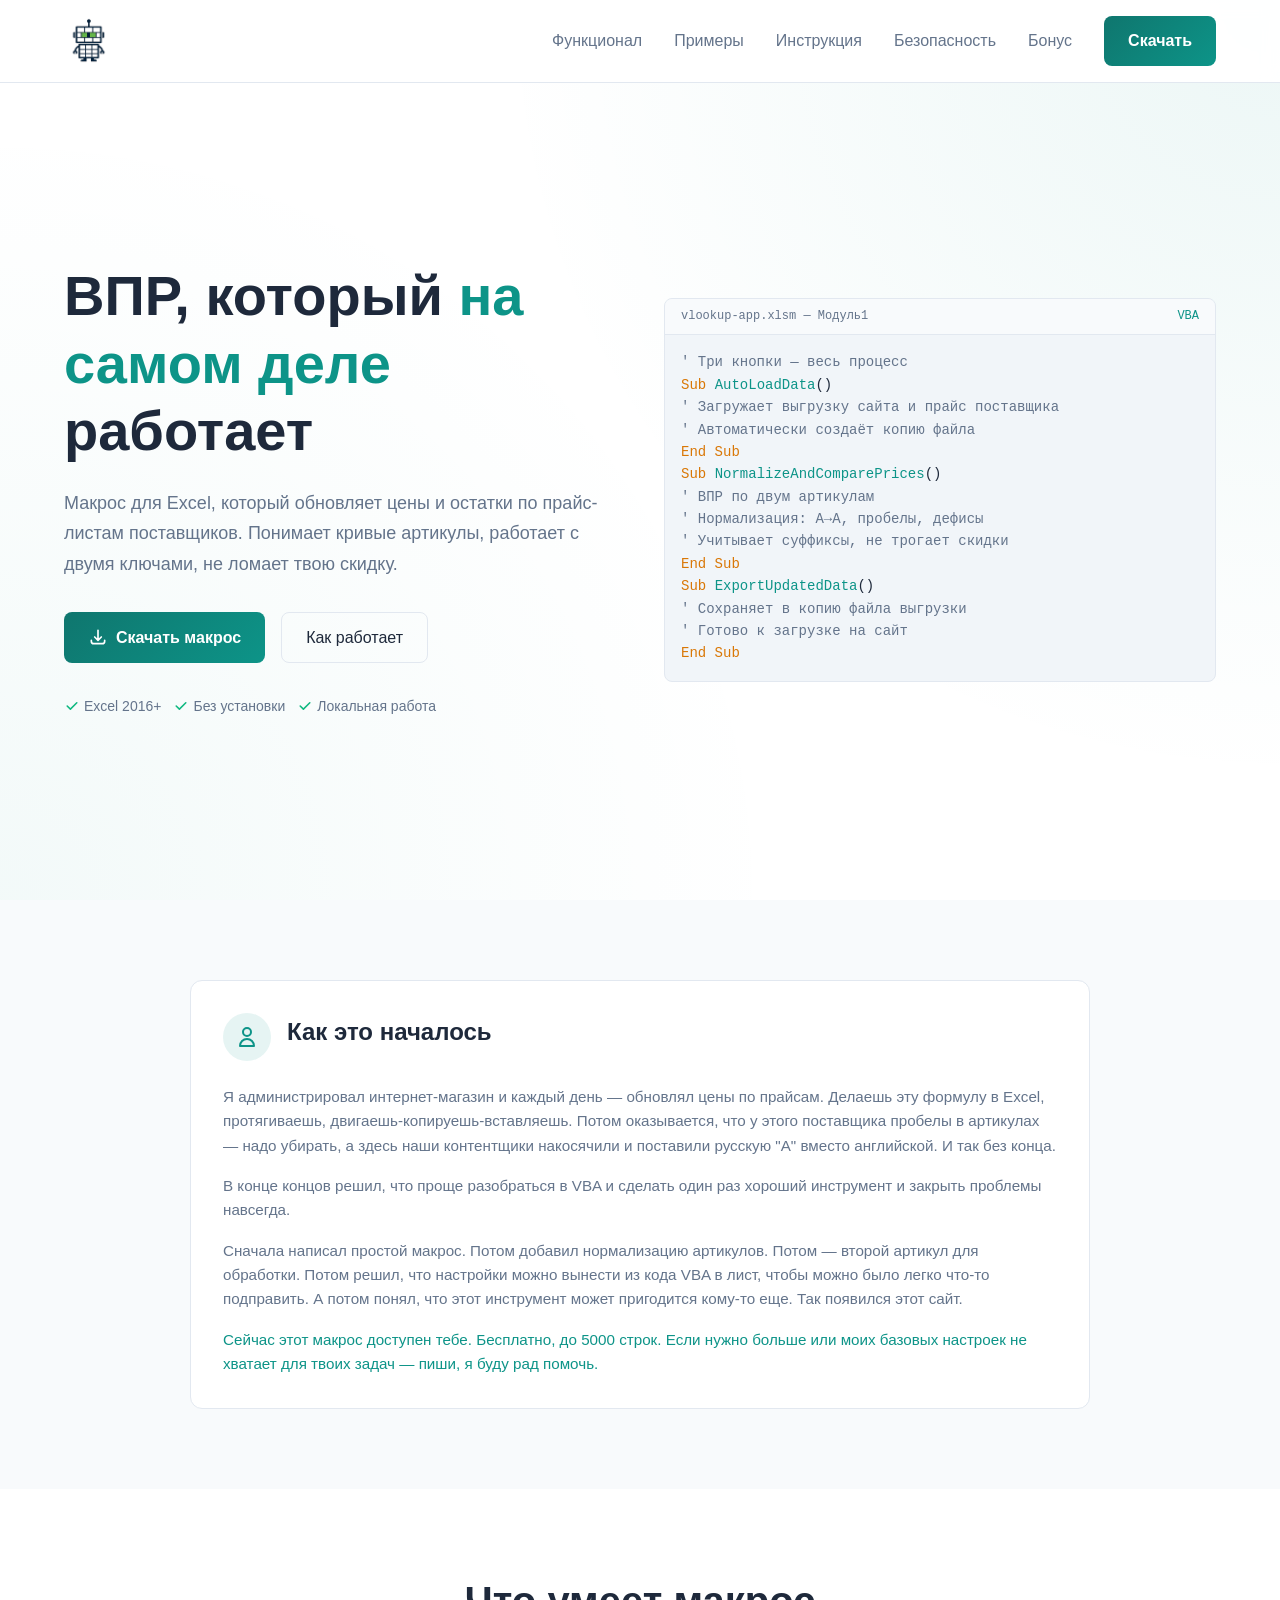
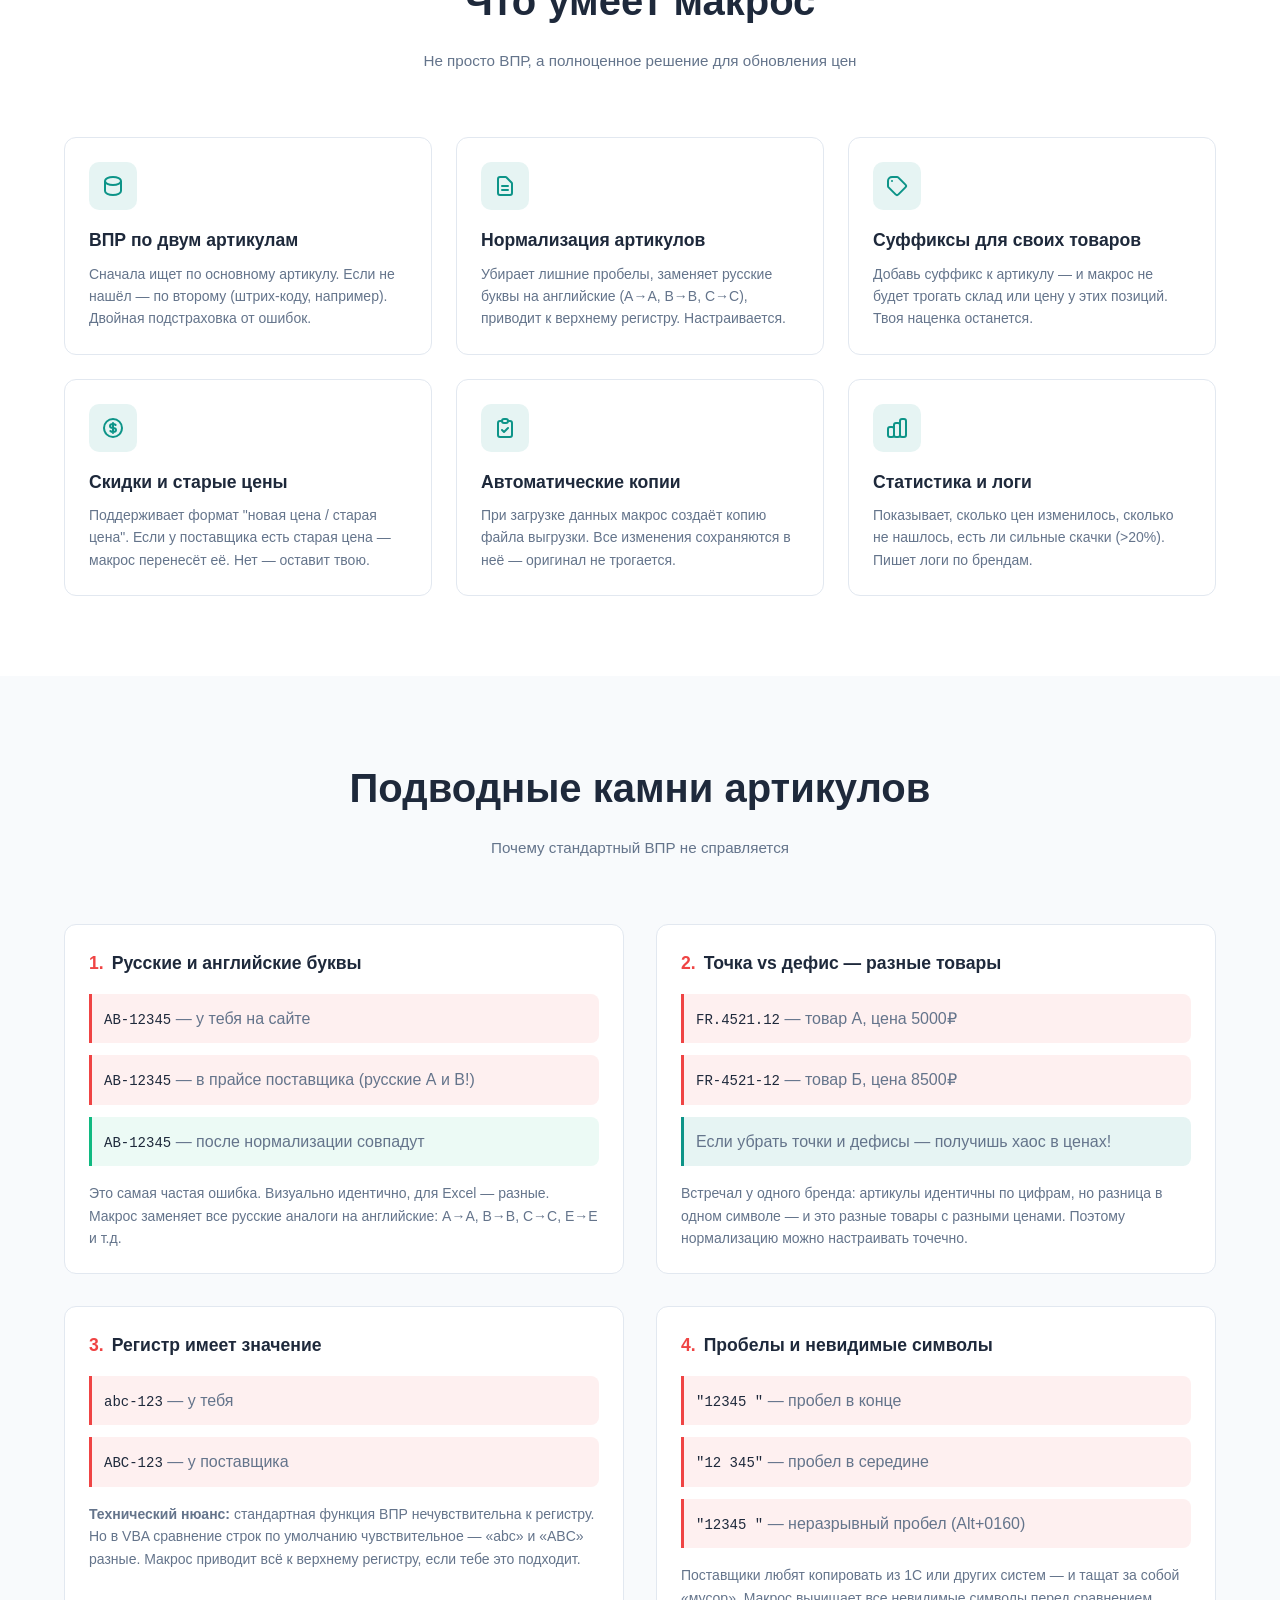
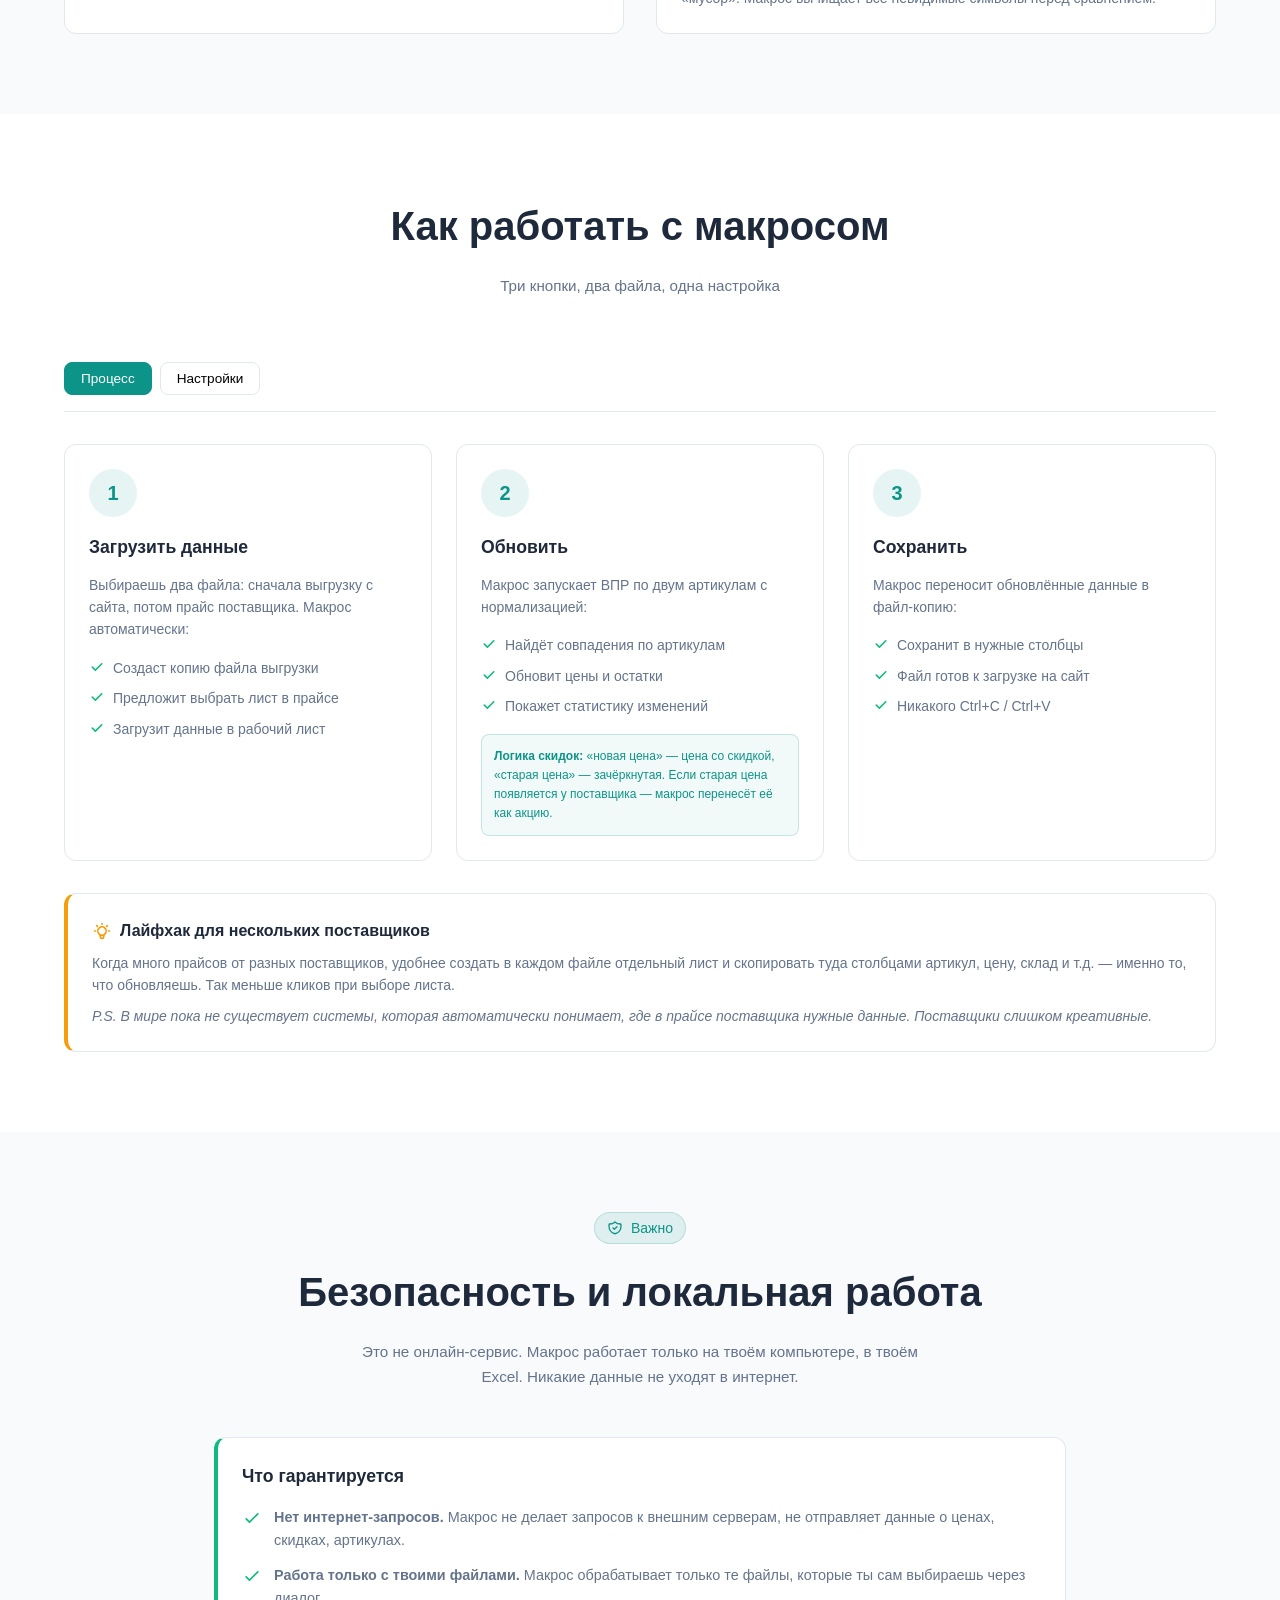
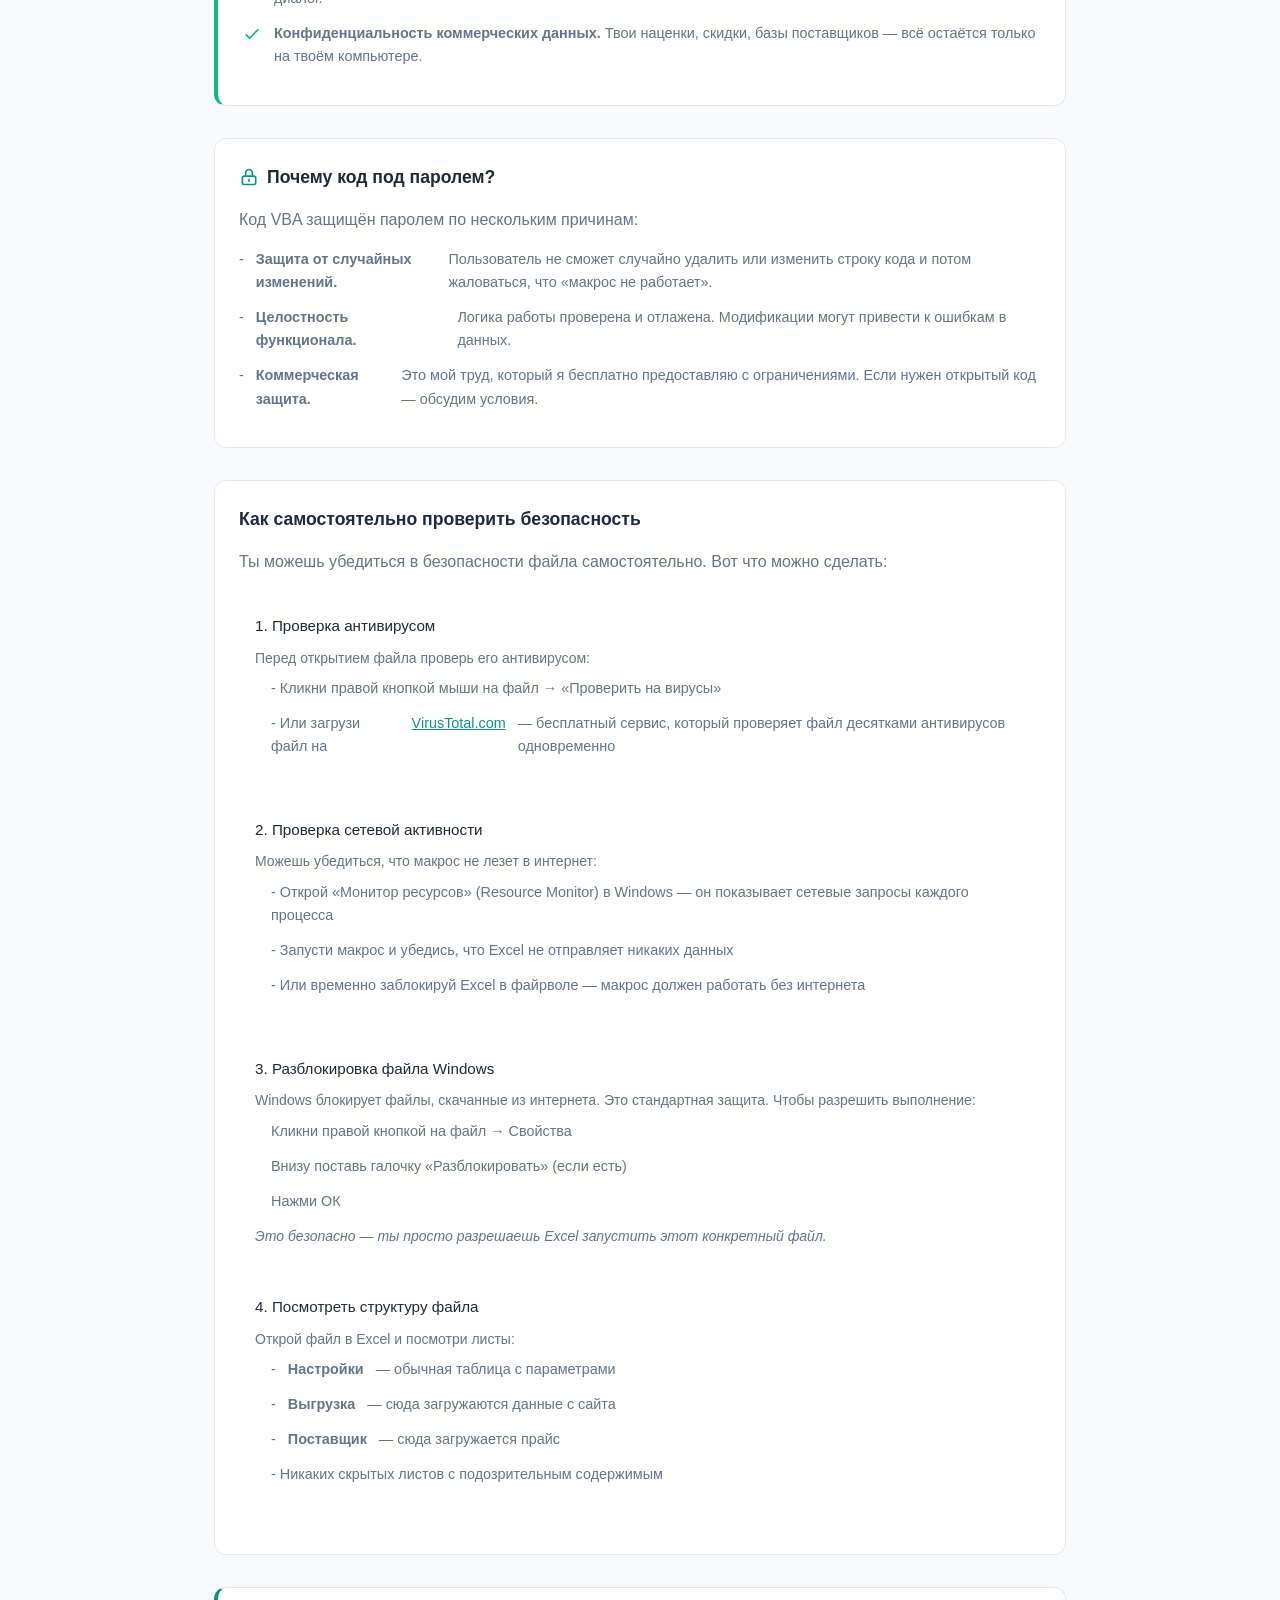
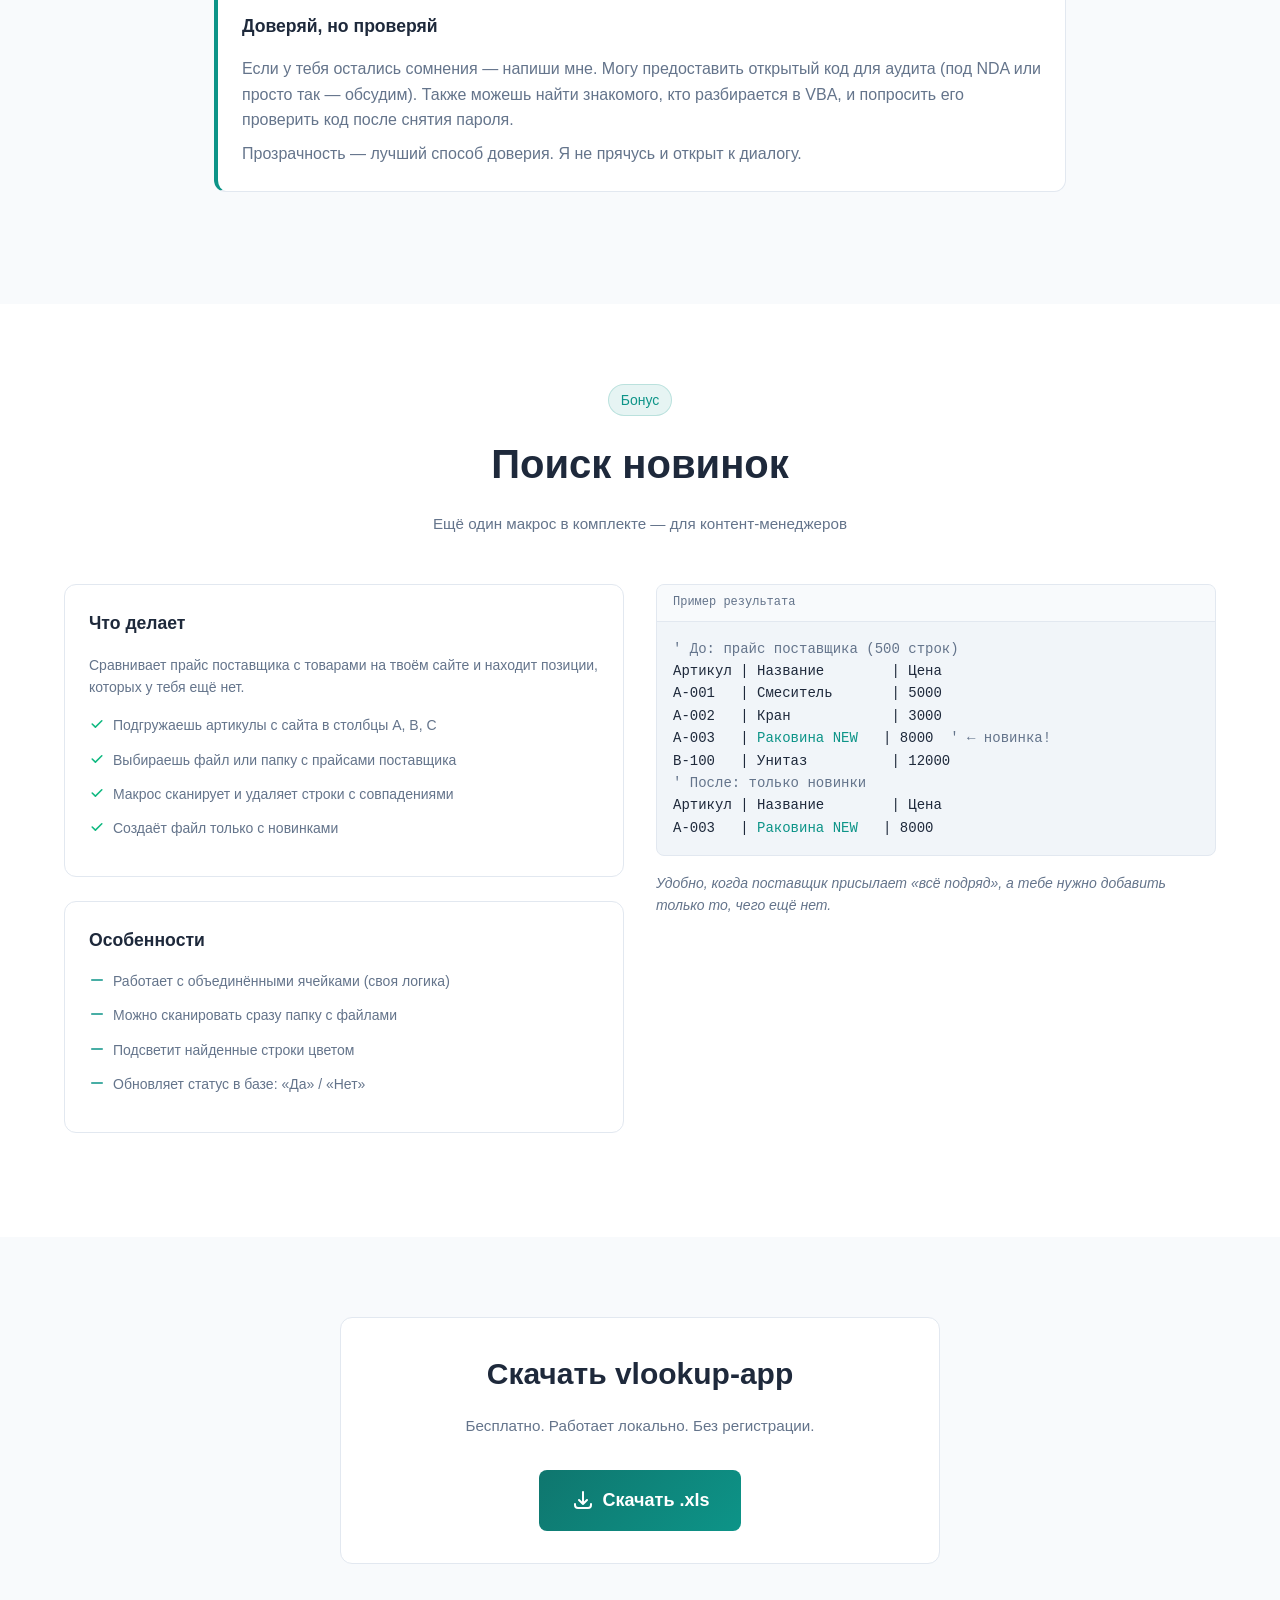
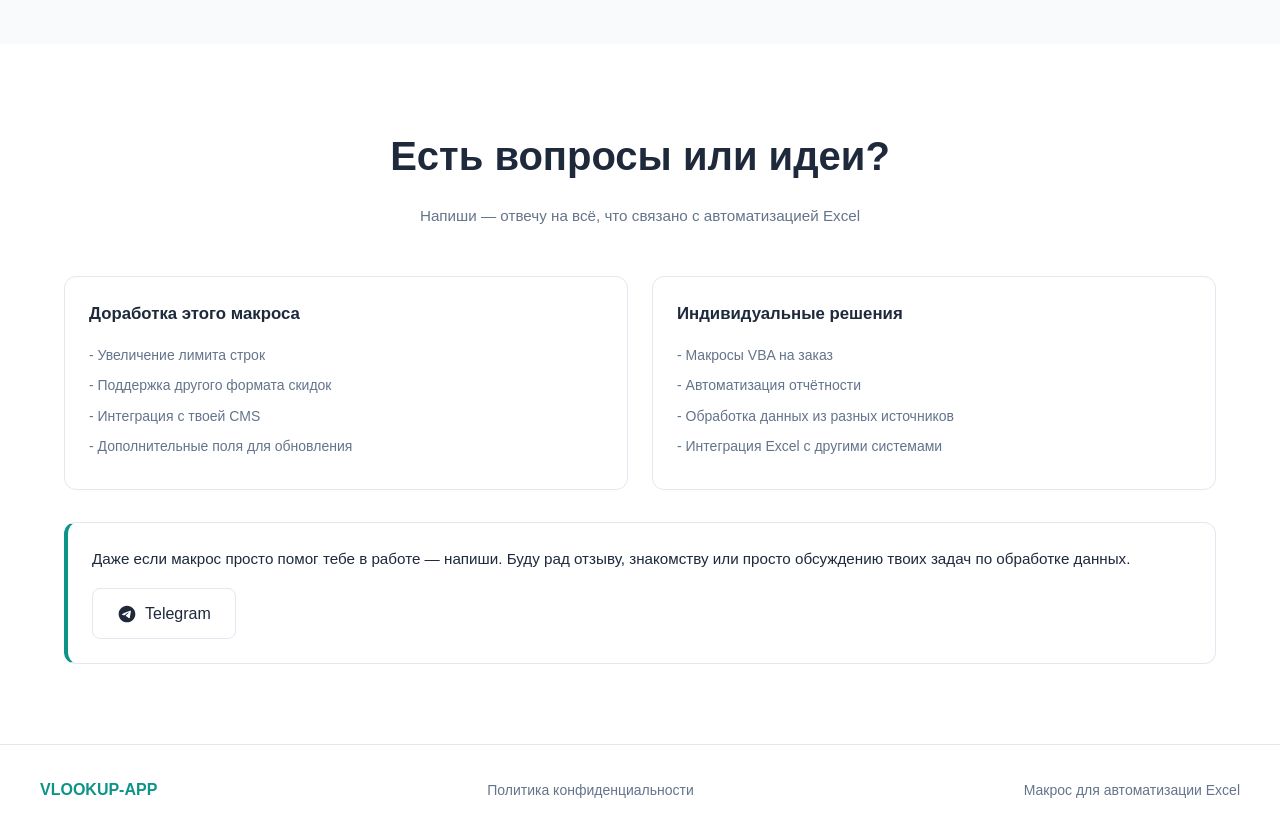
==== commit d0451c7c: "Update index.html" ====
--- a/index.html
+++ b/index.html
@@ -4,7 +4,7 @@
     <meta charset="UTF-8">
     <meta name="viewport" content="width=device-width, initial-scale=1.0">
     
-    <!-- Фавиконка (исправленная ссылка) -->
+    <!-- Фавиконка -->
     <link rel="icon" href="favicon.svg" type="image/svg+xml">
     
     <meta name="yandex-verification" content="aaa22bf37cece413" />
@@ -12,96 +12,95 @@
     <meta name="description" content="Бесплатный макрос VBA для автоматического обновления цен в Excel. ВПР по двум артикулам, нормализация, поиск новинок.">
     <meta name="keywords" content="ВПР, макрос VBA на заказ, автоматическое обновление цен, автоматизация excel, контент-менеджер">
     <link rel="stylesheet" href="style.css">
-    </head>  <!--
-    <body>
-    
+</head>
+<body>
+
     <!-- Yandex.Metrika counter -->
     <script type="text/javascript">
-    (function(m,e,t,r,i,k,a){
-    m[i]=m[i]||function(){(m[i].a=m[i].a||[]).push(arguments)};
-    m[i].l=1*new Date();
-    for (var j = 0; j < document.scripts.length; j++) {if (document.scripts[j].src === r) { return; }}
-    k=e.createElement(t),a=e.getElementsByTagName(t)[0],k.async=1,k.src=r,a.parentNode.insertBefore(k,a)
-    })(window, document,'script','https://mc.yandex.ru/metrika/tag.js?id=107224139', 'ym');
-    ym(107224139, 'init', {ssr:true, webvisor:true, clickmap:true, ecommerce:"dataLayer", referrer: document.referrer, url: location.href, accurateTrackBounce:true, trackLinks:true});
+        (function(m,e,t,r,i,k,a){
+            m[i]=m[i]||function(){(m[i].a=m[i].a||[]).push(arguments)};
+            m[i].l=1*new Date();
+            for (var j = 0; j < document.scripts.length; j++) {if (document.scripts[j].src === r) { return; }}
+            k=e.createElement(t),a=e.getElementsByTagName(t)[0],k.async=1,k.src=r,a.parentNode.insertBefore(k,a)
+        })(window, document, 'script', 'https://mc.yandex.ru/metrika/tag.js?id=107224139', 'ym');
+        ym(107224139, 'init', {ssr:true, webvisor:true, clickmap:true, ecommerce:"dataLayer", referrer: document.referrer, url: location.href, accurateTrackBounce:true, trackLinks:true});
     </script>
     <noscript><div><img src="https://mc.yandex.ru/watch/107224139" style="position:absolute; left:-9999px;" alt="" /></div></noscript>
     <!-- /Yandex.Metrika counter -->
-</head>
-<body>
-<!-- Navigation -->
-<nav class="nav">
-<div class="nav-inner">
-<a href="#">
-<img src="set.png" alt="VLOOKUP-APP" class="logo">
-</a>
-<div class="nav-links">
-<a href="#features" class="nav-link">Функционал</a>
-<a href="#examples" class="nav-link">Примеры</a>
-<a href="#instructions" class="nav-link">Инструкция</a>
-<a href="#security" class="nav-link">Безопасность</a>
-<a href="#bonus" class="nav-link">Бонус</a>
-<a href="https://github.com/allkirill/vlookup-app/releases/download/xls/vlookup-app.xls" class="btn-primary">Скачать</a>
-</div>
-<button class="mobile-menu-btn" id="mobile-menu-btn" aria-label="Меню">
-<svg width="24" height="24" fill="none" stroke="currentColor" viewBox="0 0 24 24">
-<path stroke-linecap="round" stroke-linejoin="round" stroke-width="2" d="M4 6h16M4 12h16M4 18h16"/>
-</svg>
-</button>
-</div>
-<div class="mobile-menu" id="mobile-menu">
-<a href="#features">Функционал</a>
-<a href="#examples">Примеры</a>
-<a href="#instructions">Инструкция</a>
-<a href="#security">Безопасность</a>
-<a href="#bonus">Бонус</a>
-<a href="https://github.com/allkirill/vlookup-app/releases/download/xls/vlookup-app.xls" class="btn-primary" style="margin-top: 1rem; text-align: center;">Скачать</a>
-</div>
-</nav>
-
-<!-- Hero Section -->
-<section class="hero">
-<div class="hero-inner">
-<div class="fade-in">
-<h1>ВПР, который <span class="accent">на самом деле</span> работает</h1>
-<p>Макрос для Excel, который обновляет цены и остатки по прайс-листам поставщиков. Понимает кривые артикулы, работает с двумя ключами, не ломает твою скидку.</p>
-<div class="hero-buttons">
-<a href="https://github.com/allkirill/vlookup-app/releases/download/xls/vlookup-app.xls" class="btn-primary">
-<svg width="20" height="20" fill="none" stroke="currentColor" viewBox="0 0 24 24">
-<path stroke-linecap="round" stroke-linejoin="round" stroke-width="2" d="M4 16v1a3 3 0 003 3h10a3 3 0 003-3v-1m-4-4l-4 4m0 0l-4-4m4 4V4"/>
-</svg>
-Скачать макрос
-</a>
-<a href="#instructions" class="btn-secondary">Как работает</a>
-</div>
-<div class="hero-features">
-<span>
-<svg fill="currentColor" viewBox="0 0 20 20">
-<path fill-rule="evenodd" d="M16.707 5.293a1 1 0 010 1.414l-8 8a1 1 0 01-1.414 0l-4-4a1 1 0 011.414-1.414L8 12.586l7.293-7.293a1 1 0 011.414 0z" clip-rule="evenodd"/>
-</svg>
-Excel 2016+
-</span>
-<span>
-<svg fill="currentColor" viewBox="0 0 20 20">
-<path fill-rule="evenodd" d="M16.707 5.293a1 1 0 010 1.414l-8 8a1 1 0 01-1.414 0l-4-4a1 1 0 011.414-1.414L8 12.586l7.293-7.293a1 1 0 011.414 0z" clip-rule="evenodd"/>
-</svg>
-Без установки
-</span>
-<span>
-<svg fill="currentColor" viewBox="0 0 20 20">
-<path fill-rule="evenodd" d="M16.707 5.293a1 1 0 010 1.414l-8 8a1 1 0 01-1.414 0l-4-4a1 1 0 011.414-1.414L8 12.586l7.293-7.293a1 1 0 011.414 0z" clip-rule="evenodd"/>
-</svg>
-Локальная работа
-</span>
-</div>
-</div>
-<div class="fade-in">
-<div class="code-block">
-<div class="code-header">
-<span>vlookup-app.xlsm — Модуль1</span>
-<span style="color: var(--accent)">VBA</span>
-</div>
-<pre class="code-content"><code><span class="code-comment">' Три кнопки — весь процесс</span>
+
+    <!-- Navigation -->
+    <nav class="nav">
+        <div class="nav-inner">
+            <a href="#">
+                <img src="set.png" alt="VLOOKUP-APP" class="logo">
+            </a>
+            <div class="nav-links">
+                <a href="#features" class="nav-link">Функционал</a>
+                <a href="#examples" class="nav-link">Примеры</a>
+                <a href="#instructions" class="nav-link">Инструкция</a>
+                <a href="#security" class="nav-link">Безопасность</a>
+                <a href="#bonus" class="nav-link">Бонус</a>
+                <a href="https://github.com/allkirill/vlookup-app/releases/download/xls/vlookup-app.xls" class="btn-primary">Скачать</a>
+            </div>
+            <button class="mobile-menu-btn" id="mobile-menu-btn" aria-label="Меню">
+                <svg width="24" height="24" fill="none" stroke="currentColor" viewBox="0 0 24 24">
+                    <path stroke-linecap="round" stroke-linejoin="round" stroke-width="2" d="M4 6h16M4 12h16M4 18h16"/>
+                </svg>
+            </button>
+        </div>
+        <div class="mobile-menu" id="mobile-menu">
+            <a href="#features">Функционал</a>
+            <a href="#examples">Примеры</a>
+            <a href="#instructions">Инструкция</a>
+            <a href="#security">Безопасность</a>
+            <a href="#bonus">Бонус</a>
+            <a href="https://github.com/allkirill/vlookup-app/releases/download/xls/vlookup-app.xls" class="btn-primary" style="margin-top: 1rem; text-align: center;">Скачать</a>
+        </div>
+    </nav>
+
+    <!-- Hero Section -->
+    <section class="hero">
+        <div class="hero-inner">
+            <div class="fade-in">
+                <h1>ВПР, который <span class="accent">на самом деле</span> работает</h1>
+                <p>Макрос для Excel, который обновляет цены и остатки по прайс-листам поставщиков. Понимает кривые артикулы, работает с двумя ключами, не ломает твою скидку.</p>
+                <div class="hero-buttons">
+                    <a href="https://github.com/allkirill/vlookup-app/releases/download/xls/vlookup-app.xls" class="btn-primary">
+                        <svg width="20" height="20" fill="none" stroke="currentColor" viewBox="0 0 24 24">
+                            <path stroke-linecap="round" stroke-linejoin="round" stroke-width="2" d="M4 16v1a3 3 0 003 3h10a3 3 0 003-3v-1m-4-4l-4 4m0 0l-4-4m4 4V4"/>
+                        </svg>
+                        Скачать макрос
+                    </a>
+                    <a href="#instructions" class="btn-secondary">Как работает</a>
+                </div>
+                <div class="hero-features">
+                    <span>
+                        <svg fill="currentColor" viewBox="0 0 20 20">
+                            <path fill-rule="evenodd" d="M16.707 5.293a1 1 0 010 1.414l-8 8a1 1 0 01-1.414 0l-4-4a1 1 0 011.414-1.414L8 12.586l7.293-7.293a1 1 0 011.414 0z" clip-rule="evenodd"/>
+                        </svg>
+                        Excel 2016+
+                    </span>
+                    <span>
+                        <svg fill="currentColor" viewBox="0 0 20 20">
+                            <path fill-rule="evenodd" d="M16.707 5.293a1 1 0 010 1.414l-8 8a1 1 0 01-1.414 0l-4-4a1 1 0 011.414-1.414L8 12.586l7.293-7.293a1 1 0 011.414 0z" clip-rule="evenodd"/>
+                        </svg>
+                        Без установки
+                    </span>
+                    <span>
+                        <svg fill="currentColor" viewBox="0 0 20 20">
+                            <path fill-rule="evenodd" d="M16.707 5.293a1 1 0 010 1.414l-8 8a1 1 0 01-1.414 0l-4-4a1 1 0 011.414-1.414L8 12.586l7.293-7.293a1 1 0 011.414 0z" clip-rule="evenodd"/>
+                        </svg>
+                        Локальная работа
+                    </span>
+                </div>
+            </div>
+            <div class="fade-in">
+                <div class="code-block">
+                    <div class="code-header">
+                        <span>vlookup-app.xlsm — Модуль1</span>
+                        <span style="color: var(--accent)">VBA</span>
+                    </div>
+                    <pre class="code-content"><code><span class="code-comment">' Три кнопки — весь процесс</span>
 <span class="code-keyword">Sub</span> <span class="code-function">AutoLoadData</span>()
 <span class="code-comment">' Загружает выгрузку сайта и прайс поставщика</span>
 <span class="code-comment">' Автоматически создаёт копию файла</span>
@@ -115,510 +114,485 @@
 <span class="code-comment">' Сохраняет в копию файла выгрузки</span>
 <span class="code-comment">' Готово к загрузке на сайт</span>
 <span class="code-keyword">End Sub</span></code></pre>
-</div>
-</div>
-</div>
-
-<!-- Story Section -->
-<section class="section-alt">
-<div class="section">
-<div class="story-card fade-in">
-<div class="story-header">
-<div class="story-icon">
-<svg fill="none" stroke="currentColor" viewBox="0 0 24 24">
-<path stroke-linecap="round" stroke-linejoin="round" stroke-width="2" d="M16 7a4 4 0 11-8 0 4 4 0 018 0zM12 14a7 7 0 00-7 7h14a7 7 0 00-7-7z"/>
-</svg>
-</div>
-<h2 style="font-size: 1.5rem; font-weight: 700;">Как это началось</h2>
-</div>
-<p>Я администрировал интернет-магазин и каждый день — обновлял цены по прайсам. Делаешь эту формулу в Excel, протягиваешь, двигаешь-копируешь-вставляешь. Потом оказывается, что у этого поставщика пробелы в артикулах — надо убирать, а здесь наши контентщики накосячили и поставили русскую "А" вместо английской. И так без конца.</p>
-<p>В конце концов решил, что проще разобраться в VBA и сделать один раз хороший инструмент и закрыть проблемы навсегда.</p>
-<p>Сначала написал простой макрос. Потом добавил нормализацию артикулов. Потом — второй артикул для обработки. Потом решил, что настройки можно вынести из кода VBA в лист, чтобы можно было легко что-то подправить. А потом понял, что этот инструмент может пригодится кому-то еще. Так появился этот сайт.</p>
-<p>Сейчас этот макрос доступен тебе. Бесплатно, до 5000 строк. Если нужно больше или моих базовых настроек не хватает для твоих задач — пиши, я буду рад помочь.</p>
-</div>
-</div>
-</section>
-
-<!-- Features Section -->
-<section id="features" class="section">
-<h2 class="section-title fade-in">Что умеет макрос</h2>
-<p class="section-subtitle fade-in">Не просто ВПР, а полноценное решение для обновления цен</p>
-<div class="features-grid">
-<div class="feature-card fade-in card-hover">
-<div class="feature-icon">
-<svg fill="none" stroke="currentColor" viewBox="0 0 24 24">
-<path stroke-linecap="round" stroke-linejoin="round" stroke-width="2" d="M4 7v10c0 2.21 3.582 4 8 4s8-1.79 8-4V7M4 7c0 2.21 3.582 4 8 4s8-1.79 8-4M4 7c0-2.21 3.582-4 8-4s8 1.79 8 4"/>
-</svg>
-</div>
-<h3>ВПР по двум артикулам</h3>
-<p>Сначала ищет по основному артикулу. Если не нашёл — по второму (штрих-коду, например). Двойная подстраховка от ошибок.</p>
-</div>
-<div class="feature-card fade-in card-hover">
-<div class="feature-icon">
-<svg fill="none" stroke="currentColor" viewBox="0 0 24 24">
-<path stroke-linecap="round" stroke-linejoin="round" stroke-width="2" d="M9 12h6m-6 4h6m2 5H7a2 2 0 01-2-2V5a2 2 0 012-2h5.586a1 1 0 01.707.293l5.414 5.414a1 1 0 01.293.707V19a2 2 0 01-2 2z"/>
-</svg>
-</div>
-<h3>Нормализация артикулов</h3>
-<p>Убирает лишние пробелы, заменяет русские буквы на английские (А→A, В→B, С→C), приводит к верхнему регистру. Настраивается.</p>
-</div>
-<div class="feature-card fade-in card-hover">
-<div class="feature-icon">
-<svg fill="none" stroke="currentColor" viewBox="0 0 24 24">
-<path stroke-linecap="round" stroke-linejoin="round" stroke-width="2" d="M7 7h.01M7 3h5c.512 0 1.024.195 1.414.586l7 7a2 2 0 010 2.828l-7 7a2 2 0 01-2.828 0l-7-7A1.994 1.994 0 013 12V7a4 4 0 014-4z"/>
-</svg>
-</div>
-<h3>Суффиксы для своих товаров</h3>
-<p>Добавь суффикс к артикулу — и макрос не будет трогать склад или цену у этих позиций. Твоя наценка останется.</p>
-</div>
-<div class="feature-card fade-in card-hover">
-<div class="feature-icon">
-<svg fill="none" stroke="currentColor" viewBox="0 0 24 24">
-<path stroke-linecap="round" stroke-linejoin="round" stroke-width="2" d="M12 8c-1.657 0-3 .895-3 2s1.343 2 3 2 3 .895 3 2-1.343 2-3 2m0-8c1.11 0 2.08.402 2.599 1M12 8V7m0 1v8m0 0v1m0-1c-1.11 0-2.08-.402-2.599-1M21 12a9 9 0 11-18 0 9 9 0 0118 0z"/>
-</svg>
-</div>
-<h3>Скидки и старые цены</h3>
-<p>Поддерживает формат "новая цена / старая цена". Если у поставщика есть старая цена — макрос перенесёт её. Нет — оставит твою.</p>
-</div>
-<div class="feature-card fade-in card-hover">
-<div class="feature-icon">
-<svg fill="none" stroke="currentColor" viewBox="0 0 24 24">
-<path stroke-linecap="round" stroke-linejoin="round" stroke-width="2" d="M9 5H7a2 2 0 00-2 2v12a2 2 0 002 2h10a2 2 0 002-2V7a2 2 0 00-2-2h-2M9 5a2 2 0 002 2h2a2 2 0 002-2M9 5a2 2 0 012-2h2a2 2 0 012 2m-6 9l2 2 4-4"/>
-</svg>
-</div>
-<h3>Автоматические копии</h3>
-<p>При загрузке данных макрос создаёт копию файла выгрузки. Все изменения сохраняются в неё — оригинал не трогается.</p>
-</div>
-<div class="feature-card fade-in card-hover">
-<div class="feature-icon">
-<svg fill="none" stroke="currentColor" viewBox="0 0 24 24">
-<path stroke-linecap="round" stroke-linejoin="round" stroke-width="2" d="M9 19v-6a2 2 0 00-2-2H5a2 2 0 00-2 2v6a2 2 0 002 2h2a2 2 0 002-2zm0 0V9a2 2 0 012-2h2a2 2 0 012 2v10m-6 0a2 2 0 002 2h2a2 2 0 002-2m0 0V5a2 2 0 012-2h2a2 2 0 012 2v14a2 2 0 01-2 2h-2a2 2 0 01-2-2z"/>
-</svg>
-</div>
-<h3>Статистика и логи</h3>
-<p>Показывает, сколько цен изменилось, сколько не нашлось, есть ли сильные скачки (>20%). Пишет логи по брендам.</p>
-</div>
-</div>
-</section>
-
-<!-- Examples Section -->
-<section id="examples" class="section-alt">
-<div class="section">
-<h2 class="section-title fade-in">Подводные камни артикулов</h2>
-<p class="section-subtitle fade-in">Почему стандартный ВПР не справляется</p>
-<div class="examples-grid">
-<div class="example-card fade-in">
-<h3><span style="color: var(--danger)">1.</span> Русские и английские буквы</h3>
-<div class="example-bad">
-<code>AB-12345</code> <span style="color: var(--muted)">— у тебя на сайте</span>
-</div>
-<div class="example-bad">
-<code>АВ-12345</code> <span style="color: var(--muted)">— в прайсе поставщика (русские А и В!)</span>
-</div>
-<div class="example-good">
-<code>AB-12345</code> <span style="color: var(--muted)">— после нормализации совпадут</span>
-</div>
-<p>Это самая частая ошибка. Визуально идентично, для Excel — разные. Макрос заменяет все русские аналоги на английские: А→A, В→B, С→C, Е→E и т.д.</p>
-</div>
-<div class="example-card fade-in">
-<h3><span style="color: var(--danger)">2.</span> Точка vs дефис — разные товары</h3>
-<div class="example-bad">
-<code>FR.4521.12</code> <span style="color: var(--muted)">— товар А, цена 5000₽</span>
-</div>
-<div class="example-bad">
-<code>FR-4521-12</code> <span style="color: var(--muted)">— товар Б, цена 8500₽</span>
-</div>
-<div class="example-accent">
-<span style="color: var(--muted)">Если убрать точки и дефисы — получишь хаос в ценах!</span>
-</div>
-<p>Встречал у одного бренда: артикулы идентичны по цифрам, но разница в одном символе — и это разные товары с разными ценами. Поэтому нормализацию можно настраивать точечно.</p>
-</div>
-<div class="example-card fade-in">
-<h3><span style="color: var(--danger)">3.</span> Регистр имеет значение</h3>
-<div class="example-bad">
-<code>abc-123</code> <span style="color: var(--muted)">— у тебя</span>
-</div>
-<div class="example-bad">
-<code>ABC-123</code> <span style="color: var(--muted)">— у поставщика</span>
-</div>
-<p><strong>Технический нюанс:</strong> стандартная функция ВПР нечувствительна к регистру. Но в VBA сравнение строк по умолчанию чувствительное — «abc» и «ABC» разные. Макрос приводит всё к верхнему регистру, если тебе это подходит.</p>
-</div>
-<div class="example-card fade-in">
-<h3><span style="color: var(--danger)">4.</span> Пробелы и невидимые символы</h3>
-<div class="example-bad">
-<code>"12345 "</code> <span style="color: var(--muted)">— пробел в конце</span>
-</div>
-<div class="example-bad">
-<code>"12 345"</code> <span style="color: var(--muted)">— пробел в середине</span>
-</div>
-<div class="example-bad">
-<code>"12345&nbsp;"</code> <span style="color: var(--muted)">— неразрывный пробел (Alt+0160)</span>
-</div>
-<p>Поставщики любят копировать из 1С или других систем — и тащат за собой «мусор». Макрос вычищает все невидимые символы перед сравнением.</p>
-</div>
-</div>
-</div>
-</section>
-
-<!-- Instructions Section -->
-<section id="instructions" class="section">
-<h2 class="section-title fade-in">Как работать с макросом</h2>
-<p class="section-subtitle fade-in">Три кнопки, два файла, одна настройка</p>
-<div class="tabs fade-in">
-<button class="tab-btn active" data-tab="workflow">Процесс</button>
-<button class="tab-btn" data-tab="settings">Настройки</button>
-</div>
-<div id="tab-workflow" class="tab-content active">
-<div class="steps-grid">
-<div class="step-card fade-in">
-<div class="step-number">1</div>
-<h3>Загрузить данные</h3>
-<p>Выбираешь два файла: сначала выгрузку с сайта, потом прайс поставщика. Макрос автоматически:</p>
-<ul>
-<li>
-<svg fill="currentColor" viewBox="0 0 20 20">
-<path fill-rule="evenodd" d="M16.707 5.293a1 1 0 010 1.414l-8 8a1 1 0 01-1.414 0l-4-4a1 1 0 011.414-1.414L8 12.586l7.293-7.293a1 1 0 011.414 0z" clip-rule="evenodd"/>
-</svg>
-Создаст копию файла выгрузки
-</li>
-<li>
-<svg fill="currentColor" viewBox="0 0 20 20">
-<path fill-rule="evenodd" d="M16.707 5.293a1 1 0 010 1.414l-8 8a1 1 0 01-1.414 0l-4-4a1 1 0 011.414-1.414L8 12.586l7.293-7.293a1 1 0 011.414 0z" clip-rule="evenodd"/>
-</svg>
-Предложит выбрать лист в прайсе
-</li>
-<li>
-<svg fill="currentColor" viewBox="0 0 20 20">
-<path fill-rule="evenodd" d="M16.707 5.293a1 1 0 010 1.414l-8 8a1 1 0 01-1.414 0l-4-4a1 1 0 011.414-1.414L8 12.586l7.293-7.293a1 1 0 011.414 0z" clip-rule="evenodd"/>
-</svg>
-Загрузит данные в рабочий лист
-</li>
-</ul>
-</div>
-<div class="step-card fade-in">
-<div class="step-number">2</div>
-<h3>Обновить</h3>
-<p>Макрос запускает ВПР по двум артикулам с нормализацией:</p>
-<ul>
-<li>
-<svg fill="currentColor" viewBox="0 0 20 20">
-<path fill-rule="evenodd" d="M16.707 5.293a1 1 0 010 1.414l-8 8a1 1 0 01-1.414 0l-4-4a1 1 0 011.414-1.414L8 12.586l7.293-7.293a1 1 0 011.414 0z" clip-rule="evenodd"/>
-</svg>
-Найдёт совпадения по артикулам
-</li>
-<li>
-<svg fill="currentColor" viewBox="0 0 20 20">
-<path fill-rule="evenodd" d="M16.707 5.293a1 1 0 010 1.414l-8 8a1 1 0 01-1.414 0l-4-4a1 1 0 011.414-1.414L8 12.586l7.293-7.293a1 1 0 011.414 0z" clip-rule="evenodd"/>
-</svg>
-Обновит цены и остатки
-</li>
-<li>
-<svg fill="currentColor" viewBox="0 0 20 20">
-<path fill-rule="evenodd" d="M16.707 5.293a1 1 0 010 1.414l-8 8a1 1 0 01-1.414 0l-4-4a1 1 0 011.414-1.414L8 12.586l7.293-7.293a1 1 0 011.414 0z" clip-rule="evenodd"/>
-</svg>
-Покажет статистику изменений
-</li>
-</ul>
-<div class="step-note">
-<strong>Логика скидок:</strong> «новая цена» — цена со скидкой, «старая цена» — зачёркнутая. Если старая цена появляется у поставщика — макрос перенесёт её как акцию.
-</div>
-</div>
-<div class="step-card fade-in">
-<div class="step-number">3</div>
-<h3>Сохранить</h3>
-<p>Макрос переносит обновлённые данные в файл-копию:</p>
-<ul>
-<li>
-<svg fill="currentColor" viewBox="0 0 20 20">
-<path fill-rule="evenodd" d="M16.707 5.293a1 1 0 010 1.414l-8 8a1 1 0 01-1.414 0l-4-4a1 1 0 011.414-1.414L8 12.586l7.293-7.293a1 1 0 011.414 0z" clip-rule="evenodd"/>
-</svg>
-Сохранит в нужные столбцы
-</li>
-<li>
-<svg fill="currentColor" viewBox="0 0 20 20">
-<path fill-rule="evenodd" d="M16.707 5.293a1 1 0 010 1.414l-8 8a1 1 0 01-1.414 0l-4-4a1 1 0 011.414-1.414L8 12.586l7.293-7.293a1 1 0 011.414 0z" clip-rule="evenodd"/>
-</svg>
-Файл готов к загрузке на сайт
-</li>
-<li>
-<svg fill="currentColor" viewBox="0 0 20 20">
-<path fill-rule="evenodd" d="M16.707 5.293a1 1 0 010 1.414l-8 8a1 1 0 01-1.414 0l-4-4a1 1 0 011.414-1.414L8 12.586l7.293-7.293a1 1 0 011.414 0z" clip-rule="evenodd"/>
-</svg>
-Никакого Ctrl+C / Ctrl+V
-</li>
-</ul>
-</div>
-</div>
-<div class="lifehack fade-in">
-<h4>
-<svg fill="none" stroke="currentColor" viewBox="0 0 24 24">
-<path stroke-linecap="round" stroke-linejoin="round" stroke-width="2" d="M9.663 17h4.673M12 3v1m6.364 1.636l-.707.707M21 12h-1M4 12H3m3.343-5.657l-.707-.707m2.828 9.9a5 5 0 117.072 0l-.548.547A3.374 3.374 0 0014 18.469V19a2 2 0 11-4 0v-.531c0-.895-.356-1.754-.988-2.386l-.548-.547z"/>
-</svg>
-Лайфхак для нескольких поставщиков
-</h4>
-<p>Когда много прайсов от разных поставщиков, удобнее создать в каждом файле отдельный лист и скопировать туда столбцами артикул, цену, склад и т.д. — именно то, что обновляешь. Так меньше кликов при выборе листа.</p>
-<p style="font-style: italic; margin-top: 0.5rem;">P.S. В мире пока не существует системы, которая автоматически понимает, где в прайсе поставщика нужные данные. Поставщики слишком креативные.</p>
-</div>
-</div>
-<div id="tab-settings" class="tab-content">
-<div class="card fade-in">
-<div style="padding: 1rem; background: var(--bg-elevated); border-bottom: 1px solid var(--border);">
-<h3 style="font-weight: 600;">Лист «Настройки»</h3>
-<p style="font-size: 0.875rem; color: var(--muted);">Укажи, в каких столбцах лежат данные</p>
-</div>
-<div class="table-wrapper">
-<table class="table-styled">
-<thead>
-<tr>
-<th>Параметр</th>
-<th>Пример значения</th>
-<th>Описание</th>
-</tr>
-</thead>
-<tbody>
-<tr><td><code>Имя листа Выгрузки</code></td><td>brands_santehnica</td><td>Название листа в рабочем файле для данных сайта</td></tr>
-<tr><td><code>Имя листа Поставщика</code></td><td>Прайс</td><td>Название листа для данных поставщика</td></tr>
-<tr><td><code>Р-С_Артикул1</code></td><td>A</td><td>Столбец с основным артикулом сайта</td></tr>
-<tr><td><code>Р-С_Артикул2</code></td><td>B</td><td>Столбец со вторым артикулом (штрих-код и т.п.)</td></tr>
-<tr><td><code>Р-С_Цена новая</code></td><td>C</td><td>Столбец с текущей ценой на сайте</td></tr>
-<tr><td><code>Р-С_Цена старая</code></td><td>D</td><td>Столбец со старой (зачёркнутой) ценой</td></tr>
-<tr><td><code>Р-С_Склад</code></td><td>E</td><td>Столбец с остатками</td></tr>
-<tr><td><code>Р-П_Артикул1</code></td><td>A</td><td>Столбец с артикулом в прайсе поставщика</td></tr>
-<tr><td><code>Р-П_Цена новая</code></td><td>B</td><td>Столбец с ценой поставщика</td></tr>
-<tr><td><code>И-С_Имя листа в файле</code></td><td>Sheet1</td><td>Название листа в файле выгрузки с сайта</td></tr>
-<tr><td><code>И-П_Столбец Артикул основной</code></td><td>1</td><td>Номер столбца в файле прайса поставщика</td></tr>
-</tbody>
-</table>
-</div>
-<div class="table-warning">
-<strong>Важно:</strong> Столбец A на листе настроек нельзя изменять — там названия параметров. Меняй только значения в столбце B.
-</div>
-</div>
-<div class="accordion fade-in">
-<div class="accordion-toggle" data-target="accordion-normalization">
-<span>Настройка нормализации артикулов</span>
-<svg class="accordion-icon" fill="none" stroke="currentColor" viewBox="0 0 24 24">
-<path stroke-linecap="round" stroke-linejoin="round" stroke-width="2" d="M19 9l-7 7-7-7"/>
-</svg>
-</div>
-<div id="accordion-normalization" class="accordion-content">
-<div class="accordion-inner">
-<p>В разделе «ЗАМЕНА И УДАЛЕНИЕ СИМВОЛОВ» можно настроить, какие символы удалять или заменять:</p>
-<div class="code-block" style="margin: 1rem 0;">
-<pre class="code-content"><code>"." → ""     ' удалить точки
+                </div>
+            </div>
+        </div>
+    </section>
+
+    <!-- Story Section -->
+    <section class="section-alt">
+        <div class="section">
+            <div class="story-card fade-in">
+                <div class="story-header">
+                    <div class="story-icon">
+                        <svg fill="none" stroke="currentColor" viewBox="0 0 24 24">
+                            <path stroke-linecap="round" stroke-linejoin="round" stroke-width="2" d="M16 7a4 4 0 11-8 0 4 4 0 018 0zM12 14a7 7 0 00-7 7h14a7 7 0 00-7-7z"/>
+                        </svg>
+                    </div>
+                    <h2 style="font-size: 1.5rem; font-weight: 700;">Как это началось</h2>
+                </div>
+                <p>Я администрировал интернет-магазин и каждый день — обновлял цены по прайсам. Делаешь эту формулу в Excel, протягиваешь, двигаешь-копируешь-вставляешь. Потом оказывается, что у этого поставщика пробелы в артикулах — надо убирать, а здесь наши контентщики накосячили и поставили русскую "А" вместо английской. И так без конца.</p>
+                <p>В конце концов решил, что проще разобраться в VBA и сделать один раз хороший инструмент и закрыть проблемы навсегда.</p>
+                <p>Сначала написал простой макрос. Потом добавил нормализацию артикулов. Потом — второй артикул для обработки. Потом решил, что настройки можно вынести из кода VBA в лист, чтобы можно было легко что-то подправить. А потом понял, что этот инструмент может пригодится кому-то еще. Так появился этот сайт.</p>
+                <p>Сейчас этот макрос доступен тебе. Бесплатно, до 5000 строк. Если нужно больше или моих базовых настроек не хватает для твоих задач — пиши, я буду рад помочь.</p>
+            </div>
+        </div>
+    </section>
+
+    <!-- Features Section -->
+    <section id="features" class="section">
+        <h2 class="section-title fade-in">Что умеет макрос</h2>
+        <p class="section-subtitle fade-in">Не просто ВПР, а полноценное решение для обновления цен</p>
+        <div class="features-grid">
+            <div class="feature-card fade-in card-hover">
+                <div class="feature-icon">
+                    <svg fill="none" stroke="currentColor" viewBox="0 0 24 24">
+                        <path stroke-linecap="round" stroke-linejoin="round" stroke-width="2" d="M4 7v10c0 2.21 3.582 4 8 4s8-1.79 8-4V7M4 7c0 2.21 3.582 4 8 4s8-1.79 8-4M4 7c0-2.21 3.582-4 8-4s8 1.79 8 4"/>
+                    </svg>
+                </div>
+                <h3>ВПР по двум артикулам</h3>
+                <p>Сначала ищет по основному артикулу. Если не нашёл — по второму (штрих-коду, например). Двойная подстраховка от ошибок.</p>
+            </div>
+            <div class="feature-card fade-in card-hover">
+                <div class="feature-icon">
+                    <svg fill="none" stroke="currentColor" viewBox="0 0 24 24">
+                        <path stroke-linecap="round" stroke-linejoin="round" stroke-width="2" d="M9 12h6m-6 4h6m2 5H7a2 2 0 01-2-2V5a2 2 0 012-2h5.586a1 1 0 01.707.293l5.414 5.414a1 1 0 01.293.707V19a2 2 0 01-2 2z"/>
+                    </svg>
+                </div>
+                <h3>Нормализация артикулов</h3>
+                <p>Убирает лишние пробелы, заменяет русские буквы на английские (А→A, В→B, С→C), приводит к верхнему регистру. Настраивается.</p>
+            </div>
+            <div class="feature-card fade-in card-hover">
+                <div class="feature-icon">
+                    <svg fill="none" stroke="currentColor" viewBox="0 0 24 24">
+                        <path stroke-linecap="round" stroke-linejoin="round" stroke-width="2" d="M7 7h.01M7 3h5c.512 0 1.024.195 1.414.586l7 7a2 2 0 010 2.828l-7 7a2 2 0 01-2.828 0l-7-7A1.994 1.994 0 013 12V7a4 4 0 014-4z"/>
+                    </svg>
+                </div>
+                <h3>Суффиксы для своих товаров</h3>
+                <p>Добавь суффикс к артикулу — и макрос не будет трогать склад или цену у этих позиций. Твоя наценка останется.</p>
+            </div>
+            <div class="feature-card fade-in card-hover">
+                <div class="feature-icon">
+                    <svg fill="none" stroke="currentColor" viewBox="0 0 24 24">
+                        <path stroke-linecap="round" stroke-linejoin="round" stroke-width="2" d="M12 8c-1.657 0-3 .895-3 2s1.343 2 3 2 3 .895 3 2-1.343 2-3 2m0-8c1.11 0 2.08.402 2.599 1M12 8V7m0 1v8m0 0v1m0-1c-1.11 0-2.08-.402-2.599-1M21 12a9 9 0 11-18 0 9 9 0 0118 0z"/>
+                    </svg>
+                </div>
+                <h3>Скидки и старые цены</h3>
+                <p>Поддерживает формат "новая цена / старая цена". Если у поставщика есть старая цена — макрос перенесёт её. Нет — оставит твою.</p>
+            </div>
+            <div class="feature-card fade-in card-hover">
+                <div class="feature-icon">
+                    <svg fill="none" stroke="currentColor" viewBox="0 0 24 24">
+                        <path stroke-linecap="round" stroke-linejoin="round" stroke-width="2" d="M9 5H7a2 2 0 00-2 2v12a2 2 0 002 2h10a2 2 0 002-2V7a2 2 0 00-2-2h-2M9 5a2 2 0 002 2h2a2 2 0 002-2M9 5a2 2 0 012-2h2a2 2 0 012 2m-6 9l2 2 4-4"/>
+                    </svg>
+                </div>
+                <h3>Автоматические копии</h3>
+                <p>При загрузке данных макрос создаёт копию файла выгрузки. Все изменения сохраняются в неё — оригинал не трогается.</p>
+            </div>
+            <div class="feature-card fade-in card-hover">
+                <div class="feature-icon">
+                    <svg fill="none" stroke="currentColor" viewBox="0 0 24 24">
+                        <path stroke-linecap="round" stroke-linejoin="round" stroke-width="2" d="M9 19v-6a2 2 0 00-2-2H5a2 2 0 00-2 2v6a2 2 0 002 2h2a2 2 0 002-2zm0 0V9a2 2 0 012-2h2a2 2 0 012 2v10m-6 0a2 2 0 002 2h2a2 2 0 002-2m0 0V5a2 2 0 012-2h2a2 2 0 012 2v14a2 2 0 01-2 2h-2a2 2 0 01-2-2z"/>
+                    </svg>
+                </div>
+                <h3>Статистика и логи</h3>
+                <p>Показывает, сколько цен изменилось, сколько не нашлось, есть ли сильные скачки (>20%). Пишет логи по брендам.</p>
+            </div>
+        </div>
+    </section>
+
+    <!-- Examples Section -->
+    <section id="examples" class="section-alt">
+        <div class="section">
+            <h2 class="section-title fade-in">Подводные камни артикулов</h2>
+            <p class="section-subtitle fade-in">Почему стандартный ВПР не справляется</p>
+            <div class="examples-grid">
+                <div class="example-card fade-in">
+                    <h3><span style="color: var(--danger)">1.</span> Русские и английские буквы</h3>
+                    <div class="example-bad">
+                        <code>AB-12345</code> <span style="color: var(--muted)">— у тебя на сайте</span>
+                    </div>
+                    <div class="example-bad">
+                        <code>АВ-12345</code> <span style="color: var(--muted)">— в прайсе поставщика (русские А и В!)</span>
+                    </div>
+                    <div class="example-good">
+                        <code>AB-12345</code> <span style="color: var(--muted)">— после нормализации совпадут</span>
+                    </div>
+                    <p>Это самая частая ошибка. Визуально идентично, для Excel — разные. Макрос заменяет все русские аналоги на английские: А→A, В→B, С→C, Е→E и т.д.</p>
+                </div>
+                <div class="example-card fade-in">
+                    <h3><span style="color: var(--danger)">2.</span> Точка vs дефис — разные товары</h3>
+                    <div class="example-bad">
+                        <code>FR.4521.12</code> <span style="color: var(--muted)">— товар А, цена 5000₽</span>
+                    </div>
+                    <div class="example-bad">
+                        <code>FR-4521-12</code> <span style="color: var(--muted)">— товар Б, цена 8500₽</span>
+                    </div>
+                    <div class="example-accent">
+                        <span style="color: var(--muted)">Если убрать точки и дефисы — получишь хаос в ценах!</span>
+                    </div>
+                    <p>Встречал у одного бренда: артикулы идентичны по цифрам, но разница в одном символе — и это разные товары с разными ценами. Поэтому нормализацию можно настраивать точечно.</p>
+                </div>
+                <div class="example-card fade-in">
+                    <h3><span style="color: var(--danger)">3.</span> Регистр имеет значение</h3>
+                    <div class="example-bad">
+                        <code>abc-123</code> <span style="color: var(--muted)">— у тебя</span>
+                    </div>
+                    <div class="example-bad">
+                        <code>ABC-123</code> <span style="color: var(--muted)">— у поставщика</span>
+                    </div>
+                    <p><strong>Технический нюанс:</strong> стандартная функция ВПР нечувствительна к регистру. Но в VBA сравнение строк по умолчанию чувствительное — «abc» и «ABC» разные. Макрос приводит всё к верхнему регистру, если тебе это подходит.</p>
+                </div>
+                <div class="example-card fade-in">
+                    <h3><span style="color: var(--danger)">4.</span> Пробелы и невидимые символы</h3>
+                    <div class="example-bad">
+                        <code>"12345 "</code> <span style="color: var(--muted)">— пробел в конце</span>
+                    </div>
+                    <div class="example-bad">
+                        <code>"12 345"</code> <span style="color: var(--muted)">— пробел в середине</span>
+                    </div>
+                    <div class="example-bad">
+                        <code>"12345&nbsp;"</code> <span style="color: var(--muted)">— неразрывный пробел (Alt+0160)</span>
+                    </div>
+                    <p>Поставщики любят копировать из 1С или других систем — и тащат за собой «мусор». Макрос вычищает все невидимые символы перед сравнением.</p>
+                </div>
+            </div>
+        </div>
+    </section>
+
+    <!-- Instructions Section -->
+    <section id="instructions" class="section">
+        <h2 class="section-title fade-in">Как работать с макросом</h2>
+        <p class="section-subtitle fade-in">Три кнопки, два файла, одна настройка</p>
+        
+        <div class="tabs fade-in">
+            <button class="tab-btn active" data-tab="workflow">Процесс</button>
+            <button class="tab-btn" data-tab="settings">Настройки</button>
+        </div>
+        
+        <div id="tab-workflow" class="tab-content active">
+            <div class="steps-grid">
+                <div class="step-card fade-in">
+                    <div class="step-number">1</div>
+                    <h3>Загрузить данные</h3>
+                    <p>Выбираешь два файла: сначала выгрузку с сайта, потом прайс поставщика. Макрос автоматически:</p>
+                    <ul>
+                        <li>
+                            <svg fill="currentColor" viewBox="0 0 20 20"><path fill-rule="evenodd" d="M16.707 5.293a1 1 0 010 1.414l-8 8a1 1 0 01-1.414 0l-4-4a1 1 0 011.414-1.414L8 12.586l7.293-7.293a1 1 0 011.414 0z" clip-rule="evenodd"/></svg>
+                            Создаст копию файла выгрузки
+                        </li>
+                        <li>
+                            <svg fill="currentColor" viewBox="0 0 20 20"><path fill-rule="evenodd" d="M16.707 5.293a1 1 0 010 1.414l-8 8a1 1 0 01-1.414 0l-4-4a1 1 0 011.414-1.414L8 12.586l7.293-7.293a1 1 0 011.414 0z" clip-rule="evenodd"/></svg>
+                            Предложит выбрать лист в прайсе
+                        </li>
+                        <li>
+                            <svg fill="currentColor" viewBox="0 0 20 20"><path fill-rule="evenodd" d="M16.707 5.293a1 1 0 010 1.414l-8 8a1 1 0 01-1.414 0l-4-4a1 1 0 011.414-1.414L8 12.586l7.293-7.293a1 1 0 011.414 0z" clip-rule="evenodd"/></svg>
+                            Загрузит данные в рабочий лист
+                        </li>
+                    </ul>
+                </div>
+                <div class="step-card fade-in">
+                    <div class="step-number">2</div>
+                    <h3>Обновить</h3>
+                    <p>Макрос запускает ВПР по двум артикулам с нормализацией:</p>
+                    <ul>
+                        <li>
+                            <svg fill="currentColor" viewBox="0 0 20 20"><path fill-rule="evenodd" d="M16.707 5.293a1 1 0 010 1.414l-8 8a1 1 0 01-1.414 0l-4-4a1 1 0 011.414-1.414L8 12.586l7.293-7.293a1 1 0 011.414 0z" clip-rule="evenodd"/></svg>
+                            Найдёт совпадения по артикулам
+                        </li>
+                        <li>
+                            <svg fill="currentColor" viewBox="0 0 20 20"><path fill-rule="evenodd" d="M16.707 5.293a1 1 0 010 1.414l-8 8a1 1 0 01-1.414 0l-4-4a1 1 0 011.414-1.414L8 12.586l7.293-7.293a1 1 0 011.414 0z" clip-rule="evenodd"/></svg>
+                            Обновит цены и остатки
+                        </li>
+                        <li>
+                            <svg fill="currentColor" viewBox="0 0 20 20"><path fill-rule="evenodd" d="M16.707 5.293a1 1 0 010 1.414l-8 8a1 1 0 01-1.414 0l-4-4a1 1 0 011.414-1.414L8 12.586l7.293-7.293a1 1 0 011.414 0z" clip-rule="evenodd"/></svg>
+                            Покажет статистику изменений
+                        </li>
+                    </ul>
+                    <div class="step-note">
+                        <strong>Логика скидок:</strong> «новая цена» — цена со скидкой, «старая цена» — зачёркнутая. Если старая цена появляется у поставщика — макрос перенесёт её как акцию.
+                    </div>
+                </div>
+                <div class="step-card fade-in">
+                    <div class="step-number">3</div>
+                    <h3>Сохранить</h3>
+                    <p>Макрос переносит обновлённые данные в файл-копию:</p>
+                    <ul>
+                        <li>
+                            <svg fill="currentColor" viewBox="0 0 20 20"><path fill-rule="evenodd" d="M16.707 5.293a1 1 0 010 1.414l-8 8a1 1 0 01-1.414 0l-4-4a1 1 0 011.414-1.414L8 12.586l7.293-7.293a1 1 0 011.414 0z" clip-rule="evenodd"/></svg>
+                            Сохранит в нужные столбцы
+                        </li>
+                        <li>
+                            <svg fill="currentColor" viewBox="0 0 20 20"><path fill-rule="evenodd" d="M16.707 5.293a1 1 0 010 1.414l-8 8a1 1 0 01-1.414 0l-4-4a1 1 0 011.414-1.414L8 12.586l7.293-7.293a1 1 0 011.414 0z" clip-rule="evenodd"/></svg>
+                            Файл готов к загрузке на сайт
+                        </li>
+                        <li>
+                            <svg fill="currentColor" viewBox="0 0 20 20"><path fill-rule="evenodd" d="M16.707 5.293a1 1 0 010 1.414l-8 8a1 1 0 01-1.414 0l-4-4a1 1 0 011.414-1.414L8 12.586l7.293-7.293a1 1 0 011.414 0z" clip-rule="evenodd"/></svg>
+                            Никакого Ctrl+C / Ctrl+V
+                        </li>
+                    </ul>
+                </div>
+            </div>
+            
+            <div class="lifehack fade-in">
+                <h4>
+                    <svg fill="none" stroke="currentColor" viewBox="0 0 24 24">
+                        <path stroke-linecap="round" stroke-linejoin="round" stroke-width="2" d="M9.663 17h4.673M12 3v1m6.364 1.636l-.707.707M21 12h-1M4 12H3m3.343-5.657l-.707-.707m2.828 9.9a5 5 0 117.072 0l-.548.547A3.374 3.374 0 0014 18.469V19a2 2 0 11-4 0v-.531c0-.895-.356-1.754-.988-2.386l-.548-.547z"/>
+                    </svg>
+                    Лайфхак для нескольких поставщиков
+                </h4>
+                <p>Когда много прайсов от разных поставщиков, удобнее создать в каждом файле отдельный лист и скопировать туда столбцами артикул, цену, склад и т.д. — именно то, что обновляешь. Так меньше кликов при выборе листа.</p>
+                <p style="font-style: italic; margin-top: 0.5rem;">P.S. В мире пока не существует системы, которая автоматически понимает, где в прайсе поставщика нужные данные. Поставщики слишком креативные.</p>
+            </div>
+        </div>
+        
+        <div id="tab-settings" class="tab-content">
+            <div class="card fade-in">
+                <div style="padding: 1rem; background: var(--bg-elevated); border-bottom: 1px solid var(--border);">
+                    <h3 style="font-weight: 600;">Лист «Настройки»</h3>
+                    <p style="font-size: 0.875rem; color: var(--muted);">Укажи, в каких столбцах лежат данные</p>
+                </div>
+                <div class="table-wrapper">
+                    <table class="table-styled">
+                        <thead>
+                            <tr>
+                                <th>Параметр</th>
+                                <th>Пример значения</th>
+                                <th>Описание</th>
+                            </tr>
+                        </thead>
+                        <tbody>
+                            <tr><td><code>Имя листа Выгрузки</code></td><td>brands_santehnica</td><td>Название листа в рабочем файле для данных сайта</td></tr>
+                            <tr><td><code>Имя листа Поставщика</code></td><td>Прайс</td><td>Название листа для данных поставщика</td></tr>
+                            <tr><td><code>Р-С_Артикул1</code></td><td>A</td><td>Столбец с основным артикулом сайта</td></tr>
+                            <tr><td><code>Р-С_Артикул2</code></td><td>B</td><td>Столбец со вторым артикулом (штрих-код и т.п.)</td></tr>
+                            <tr><td><code>Р-С_Цена новая</code></td><td>C</td><td>Столбец с текущей ценой на сайте</td></tr>
+                            <tr><td><code>Р-С_Цена старая</code></td><td>D</td><td>Столбец со старой (зачёркнутой) ценой</td></tr>
+                            <tr><td><code>Р-С_Склад</code></td><td>E</td><td>Столбец с остатками</td></tr>
+                            <tr><td><code>Р-П_Артикул1</code></td><td>A</td><td>Столбец с артикулом в прайсе поставщика</td></tr>
+                            <tr><td><code>Р-П_Цена новая</code></td><td>B</td><td>Столбец с ценой поставщика</td></tr>
+                            <tr><td><code>И-С_Имя листа в файле</code></td><td>Sheet1</td><td>Название листа в файле выгрузки с сайта</td></tr>
+                            <tr><td><code>И-П_Столбец Артикул основной</code></td><td>1</td><td>Номер столбца в файле прайса поставщика</td></tr>
+                        </tbody>
+                    </table>
+                </div>
+                <div class="table-warning">
+                    <strong>Важно:</strong> Столбец A на листе настроек нельзя изменять — там названия параметров. Меняй только значения в столбце B.
+                </div>
+            </div>
+            
+            <div class="accordion fade-in">
+                <div class="accordion-toggle" data-target="accordion-normalization">
+                    <span>Настройка нормализации артикулов</span>
+                    <svg class="accordion-icon" fill="none" stroke="currentColor" viewBox="0 0 24 24">
+                        <path stroke-linecap="round" stroke-linejoin="round" stroke-width="2" d="M19 9l-7 7-7-7"/>
+                    </svg>
+                </div>
+                <div id="accordion-normalization" class="accordion-content">
+                    <div class="accordion-inner">
+                        <p>В разделе «ЗАМЕНА И УДАЛЕНИЕ СИМВОЛОВ» можно настроить, какие символы удалять или заменять:</p>
+                        <div class="code-block" style="margin: 1rem 0;">
+                            <pre class="code-content"><code>"." → ""     ' удалить точки
 "-" → ""     ' удалить дефисы
 " " → ""     ' удалить пробелы</code></pre>
-</div>
-<p>В разделе «ДОПОЛНИТЕЛЬНЫЕ ФУНКЦИИ»:</p>
-<ul>
-<li><code>Замена русских букв на английские</code> — Да/Нет</li>
-<li><code>Преобразовать в верхний регистр</code> — Да/Нет</li>
-</ul>
-</div>
-</div>
-</div>
-<div class="accordion fade-in">
-<div class="accordion-toggle" data-target="accordion-suffixes">
-<span>Настройка суффиксов</span>
-<svg class="accordion-icon" fill="none" stroke="currentColor" viewBox="0 0 24 24">
-<path stroke-linecap="round" stroke-linejoin="round" stroke-width="2" d="M19 9l-7 7-7-7"/>
-</svg>
-</div>
-<div id="accordion-suffixes" class="accordion-content">
-<div class="accordion-inner">
-<p>Суффиксы позволяют защитить некоторые товары от обновления. Добавь суффикс к артикулу на своём сайте — и макрос будет знать, что делать:</p>
-<div class="table-wrapper" style="margin: 1rem 0;">
-<table class="table-styled">
-<thead>
-<tr><th>Тип</th><th>Поведение макроса</th></tr>
-</thead>
-<tbody>
-<tr><td>1</td><td>Не обновляет склад (цена обновляется)</td></tr>
-<tr><td>2</td><td>Не обновляет ни склад, ни цену</td></tr>
-</tbody>
-</table>
-</div>
-<p>Пример: артикул <code>ABC-123_wh</code> с типом 1 — цена обновится, склад останется твоим.</p>
-</div>
-</div>
-</div>
-</div>
-</section>
-
-<!-- Security Section -->
-<section id="security" class="section-alt">
-<div class="section security-section">
-<div class="fade-in" style="text-align: center; margin-bottom: 3rem;">
-<div class="tag" style="margin-bottom: 1rem;">
-<svg width="16" height="16" fill="none" stroke="currentColor" viewBox="0 0 24 24">
-<path stroke-linecap="round" stroke-linejoin="round" stroke-width="2" d="M9 12l2 2 4-4m5.618-4.016A11.955 11.955 0 0112 2.944a11.955 11.955 0 01-8.618 3.04A12.02 12.02 0 003 9c0 5.591 3.824 10.29 9 11.622 5.176-1.332 9-6.03 9-11.622 0-1.042-.133-2.052-.382-3.016z"/>
-</svg>
-Важно
-</div>
-<h2 class="section-title">Безопасность и локальная работа</h2>
-<p class="section-subtitle" style="margin-bottom: 0;">Это не онлайн-сервис. Макрос работает только на твоём компьютере, в твоём Excel. Никакие данные не уходят в интернет.</p>
-</div>
-<div class="security-card border-success fade-in">
-<h3>Что гарантируется</h3>
-<ul>
-<li>
-<svg fill="none" stroke="currentColor" viewBox="0 0 24 24">
-<path stroke-linecap="round" stroke-linejoin="round" stroke-width="2" d="M5 13l4 4L19 7"/>
-</svg>
-<span><strong>Нет интернет-запросов.</strong> Макрос не делает запросов к внешним серверам, не отправляет данные о ценах, скидках, артикулах.</span>
-</li>
-<li>
-<svg fill="none" stroke="currentColor" viewBox="0 0 24 24">
-<path stroke-linecap="round" stroke-linejoin="round" stroke-width="2" d="M5 13l4 4L19 7"/>
-</svg>
-<span><strong>Работа только с твоими файлами.</strong> Макрос обрабатывает только те файлы, которые ты сам выбираешь через диалог.</span>
-</li>
-<li>
-<svg fill="none" stroke="currentColor" viewBox="0 0 24 24">
-<path stroke-linecap="round" stroke-linejoin="round" stroke-width="2" d="M5 13l4 4L19 7"/>
-</svg>
-<span><strong>Конфиденциальность коммерческих данных.</strong> Твои наценки, скидки, базы поставщиков — всё остаётся только на твоём компьютере.</span>
-</li>
-</ul>
-</div>
-<div class="security-card fade-in">
-<h3>
-<svg fill="none" stroke="currentColor" viewBox="0 0 24 24">
-<path stroke-linecap="round" stroke-linejoin="round" stroke-width="2" d="M12 15v2m-6 4h12a2 2 0 002-2v-6a2 2 0 00-2-2H6a2 2 0 00-2 2v6a2 2 0 002 2zm10-10V7a4 4 0 00-8 0v4h8z"/>
-</svg>
-Почему код под паролем?
-</h3>
-<p style="color: var(--muted); margin-bottom: 1rem;">Код VBA защищён паролем по нескольким причинам:</p>
-<ul style="color: var(--muted);">
-<li style="margin-bottom: 0.75rem;">- <strong>Защита от случайных изменений.</strong> Пользователь не сможет случайно удалить или изменить строку кода и потом жаловаться, что «макрос не работает».</li>
-<li style="margin-bottom: 0.75rem;">- <strong>Целостность функционала.</strong> Логика работы проверена и отлажена. Модификации могут привести к ошибкам в данных.</li>
-<li style="margin-bottom: 0.75rem;">- <strong>Коммерческая защита.</strong> Это мой труд, который я бесплатно предоставляю с ограничениями. Если нужен открытый код — обсудим условия.</li>
-</ul>
-</div>
-<div class="security-card fade-in">
-<h3>Как самостоятельно проверить безопасность</h3>
-<p style="color: var(--muted); margin-bottom: 1.5rem;">Ты можешь убедиться в безопасности файла самостоятельно. Вот что можно сделать:</p>
-<div class="security-check">
-<h4>1. Проверка антивирусом</h4>
-<p>Перед открытием файла проверь его антивирусом:</p>
-<ul>
-<li>- Кликни правой кнопкой мыши на файл → «Проверить на вирусы»</li>
-<li>- Или загрузи файл на <a href="https://www.virustotal.com" target="_blank">VirusTotal.com</a> — бесплатный сервис, который проверяет файл десятками антивирусов одновременно</li>
-</ul>
-</div>
-<div class="security-check">
-<h4>2. Проверка сетевой активности</h4>
-<p>Можешь убедиться, что макрос не лезет в интернет:</p>
-<ul>
-<li>- Открой «Монитор ресурсов» (Resource Monitor) в Windows — он показывает сетевые запросы каждого процесса</li>
-<li>- Запусти макрос и убедись, что Excel не отправляет никаких данных</li>
-<li>- Или временно заблокируй Excel в файрволе — макрос должен работать без интернета</li>
-</ul>
-</div>
-<div class="security-check">
-<h4>3. Разблокировка файла Windows</h4>
-<p>Windows блокирует файлы, скачанные из интернета. Это стандартная защита. Чтобы разрешить выполнение:</p>
-<ol style="margin-left: 1rem; margin-top: 0.5rem;">
-<li>Кликни правой кнопкой на файл → Свойства</li>
-<li>Внизу поставь галочку «Разблокировать» (если есть)</li>
-<li>Нажми ОК</li>
-</ol>
-<p style="font-style: italic; margin-top: 0.5rem;">Это безопасно — ты просто разрешаешь Excel запустить этот конкретный файл.</p>
-</div>
-<div class="security-check">
-<h4>4. Посмотреть структуру файла</h4>
-<p>Открой файл в Excel и посмотри листы:</p>
-<ul>
-<li>- <strong>Настройки</strong> — обычная таблица с параметрами</li>
-<li>- <strong>Выгрузка</strong> — сюда загружаются данные с сайта</li>
-<li>- <strong>Поставщик</strong> — сюда загружается прайс</li>
-<li>- Никаких скрытых листов с подозрительным содержимым</li>
-</ul>
-</div>
-</div>
-<div class="security-card border-accent fade-in">
-<h3>Доверяй, но проверяй</h3>
-<p style="color: var(--muted);">Если у тебя остались сомнения — напиши мне. Могу предоставить открытый код для аудита (под NDA или просто так — обсудим). Также можешь найти знакомого, кто разбирается в VBA, и попросить его проверить код после снятия пароля.</p>
-<p style="color: var(--muted); margin-top: 0.5rem;">Прозрачность — лучший способ доверия. Я не прячусь и открыт к диалогу.</p>
-</div>
-</div>
-</section>
-
-<!-- Bonus Section -->
-<section id="bonus" class="section">
-<div style="text-align: center; margin-bottom: 3rem;" class="fade-in">
-<div class="tag" style="margin-bottom: 1rem;">Бонус</div>
-<h2 class="section-title">Поиск новинок</h2>
-<p class="section-subtitle" style="margin-bottom: 0;">Ещё один макрос в комплекте — для контент-менеджеров</p>
-</div>
-<div class="bonus-grid">
-<div class="fade-in">
-<div class="bonus-card">
-<h3>Что делает</h3>
-<p>Сравнивает прайс поставщика с товарами на твоём сайте и находит позиции, которых у тебя ещё нет.</p>
-<ul>
-<li>
-<svg fill="currentColor" viewBox="0 0 20 20">
-<path fill-rule="evenodd" d="M16.707 5.293a1 1 0 010 1.414l-8 8a1 1 0 01-1.414 0l-4-4a1 1 0 011.414-1.414L8 12.586l7.293-7.293a1 1 0 011.414 0z" clip-rule="evenodd"/>
-</svg>
-Подгружаешь артикулы с сайта в столбцы A, B, C
-</li>
-<li>
-<svg fill="currentColor" viewBox="0 0 20 20">
-<path fill-rule="evenodd" d="M16.707 5.293a1 1 0 010 1.414l-8 8a1 1 0 01-1.414 0l-4-4a1 1 0 011.414-1.414L8 12.586l7.293-7.293a1 1 0 011.414 0z" clip-rule="evenodd"/>
-</svg>
-Выбираешь файл или папку с прайсами поставщика
-</li>
-<li>
-<svg fill="currentColor" viewBox="0 0 20 20">
-<path fill-rule="evenodd" d="M16.707 5.293a1 1 0 010 1.414l-8 8a1 1 0 01-1.414 0l-4-4a1 1 0 011.414-1.414L8 12.586l7.293-7.293a1 1 0 011.414 0z" clip-rule="evenodd"/>
-</svg>
-Макрос сканирует и удаляет строки с совпадениями
-</li>
-<li>
-<svg fill="currentColor" viewBox="0 0 20 20">
-<path fill-rule="evenodd" d="M16.707 5.293a1 1 0 010 1.414l-8 8a1 1 0 01-1.414 0l-4-4a1 1 0 011.414-1.414L8 12.586l7.293-7.293a1 1 0 011.414 0z" clip-rule="evenodd"/>
-</svg>
-Создаёт файл только с новинками
-</li>
-</ul>
-</div>
-<div class="bonus-card">
-<h3>Особенности</h3>
-<ul>
-<li class="accent-item">
-<svg fill="none" stroke="currentColor" viewBox="0 0 24 24">
-<path stroke-linecap="round" stroke-linejoin="round" stroke-width="2" d="M20 12H4"/>
-</svg>
-Работает с объединёнными ячейками (своя логика)
-</li>
-<li class="accent-item">
-<svg fill="none" stroke="currentColor" viewBox="0 0 24 24">
-<path stroke-linecap="round" stroke-linejoin="round" stroke-width="2" d="M20 12H4"/>
-</svg>
-Можно сканировать сразу папку с файлами
-</li>
-<li class="accent-item">
-<svg fill="none" stroke="currentColor" viewBox="0 0 24 24">
-<path stroke-linecap="round" stroke-linejoin="round" stroke-width="2" d="M20 12H4"/>
-</svg>
-Подсветит найденные строки цветом
-</li>
-<li class="accent-item">
-<svg fill="none" stroke="currentColor" viewBox="0 0 24 24">
-<path stroke-linecap="round" stroke-linejoin="round" stroke-width="2" d="M20 12H4"/>
-</svg>
-Обновляет статус в базе: «Да» / «Нет»
-</li>
-</ul>
-</div>
-</div>
-<div class="fade-in">
-<div class="code-block">
-<div class="code-header">
-<span>Пример результата</span>
-</div>
-<pre class="code-content"><code><span class="code-comment">' До: прайс поставщика (500 строк)</span>
+                        </div>
+                        <p>В разделе «ДОПОЛНИТЕЛЬНЫЕ ФУНКЦИИ»:</p>
+                        <ul>
+                            <li><code>Замена русских букв на английские</code> — Да/Нет</li>
+                            <li><code>Преобразовать в верхний регистр</code> — Да/Нет</li>
+                        </ul>
+                    </div>
+                </div>
+            </div>
+            
+            <div class="accordion fade-in">
+                <div class="accordion-toggle" data-target="accordion-suffixes">
+                    <span>Настройка суффиксов</span>
+                    <svg class="accordion-icon" fill="none" stroke="currentColor" viewBox="0 0 24 24">
+                        <path stroke-linecap="round" stroke-linejoin="round" stroke-width="2" d="M19 9l-7 7-7-7"/>
+                    </svg>
+                </div>
+                <div id="accordion-suffixes" class="accordion-content">
+                    <div class="accordion-inner">
+                        <p>Суффиксы позволяют защитить некоторые товары от обновления. Добавь суффикс к артикулу на своём сайте — и макрос будет знать, что делать:</p>
+                        <div class="table-wrapper" style="margin: 1rem 0;">
+                            <table class="table-styled">
+                                <thead>
+                                    <tr><th>Тип</th><th>Поведение макроса</th></tr>
+                                </thead>
+                                <tbody>
+                                    <tr><td>1</td><td>Не обновляет склад (цена обновляется)</td></tr>
+                                    <tr><td>2</td><td>Не обновляет ни склад, ни цену</td></tr>
+                                </tbody>
+                            </table>
+                        </div>
+                        <p>Пример: артикул <code>ABC-123_wh</code> с типом 1 — цена обновится, склад останется твоим.</p>
+                    </div>
+                </div>
+            </div>
+        </div>
+    </section>
+
+    <!-- Security Section -->
+    <section id="security" class="section-alt">
+        <div class="section security-section">
+            <div class="fade-in" style="text-align: center; margin-bottom: 3rem;">
+                <div class="tag" style="margin-bottom: 1rem;">
+                    <svg width="16" height="16" fill="none" stroke="currentColor" viewBox="0 0 24 24">
+                        <path stroke-linecap="round" stroke-linejoin="round" stroke-width="2" d="M9 12l2 2 4-4m5.618-4.016A11.955 11.955 0 0112 2.944a11.955 11.955 0 01-8.618 3.04A12.02 12.02 0 003 9c0 5.591 3.824 10.29 9 11.622 5.176-1.332 9-6.03 9-11.622 0-1.042-.133-2.052-.382-3.016z"/>
+                    </svg>
+                    Важно
+                </div>
+                <h2 class="section-title">Безопасность и локальная работа</h2>
+                <p class="section-subtitle" style="margin-bottom: 0;">Это не онлайн-сервис. Макрос работает только на твоём компьютере, в твоём Excel. Никакие данные не уходят в интернет.</p>
+            </div>
+            
+            <div class="security-card border-success fade-in">
+                <h3>Что гарантируется</h3>
+                <ul>
+                    <li>
+                        <svg fill="none" stroke="currentColor" viewBox="0 0 24 24"><path stroke-linecap="round" stroke-linejoin="round" stroke-width="2" d="M5 13l4 4L19 7"/></svg>
+                        <span><strong>Нет интернет-запросов.</strong> Макрос не делает запросов к внешним серверам, не отправляет данные о ценах, скидках, артикулах.</span>
+                    </li>
+                    <li>
+                        <svg fill="none" stroke="currentColor" viewBox="0 0 24 24"><path stroke-linecap="round" stroke-linejoin="round" stroke-width="2" d="M5 13l4 4L19 7"/></svg>
+                        <span><strong>Работа только с твоими файлами.</strong> Макрос обрабатывает только те файлы, которые ты сам выбираешь через диалог.</span>
+                    </li>
+                    <li>
+                        <svg fill="none" stroke="currentColor" viewBox="0 0 24 24"><path stroke-linecap="round" stroke-linejoin="round" stroke-width="2" d="M5 13l4 4L19 7"/></svg>
+                        <span><strong>Конфиденциальность коммерческих данных.</strong> Твои наценки, скидки, базы поставщиков — всё остаётся только на твоём компьютере.</span>
+                    </li>
+                </ul>
+            </div>
+            
+            <div class="security-card fade-in">
+                <h3>
+                    <svg fill="none" stroke="currentColor" viewBox="0 0 24 24">
+                        <path stroke-linecap="round" stroke-linejoin="round" stroke-width="2" d="M12 15v2m-6 4h12a2 2 0 002-2v-6a2 2 0 00-2-2H6a2 2 0 00-2 2v6a2 2 0 002 2zm10-10V7a4 4 0 00-8 0v4h8z"/>
+                    </svg>
+                    Почему код под паролем?
+                </h3>
+                <p style="color: var(--muted); margin-bottom: 1rem;">Код VBA защищён паролем по нескольким причинам:</p>
+                <ul style="color: var(--muted);">
+                    <li style="margin-bottom: 0.75rem;">- <strong>Защита от случайных изменений.</strong> Пользователь не сможет случайно удалить или изменить строку кода и потом жаловаться, что «макрос не работает».</li>
+                    <li style="margin-bottom: 0.75rem;">- <strong>Целостность функционала.</strong> Логика работы проверена и отлажена. Модификации могут привести к ошибкам в данных.</li>
+                    <li style="margin-bottom: 0.75rem;">- <strong>Коммерческая защита.</strong> Это мой труд, который я бесплатно предоставляю с ограничениями. Если нужен открытый код — обсудим условия.</li>
+                </ul>
+            </div>
+            
+            <div class="security-card fade-in">
+                <h3>Как самостоятельно проверить безопасность</h3>
+                <p style="color: var(--muted); margin-bottom: 1.5rem;">Ты можешь убедиться в безопасности файла самостоятельно. Вот что можно сделать:</p>
+                
+                <div class="security-check">
+                    <h4>1. Проверка антивирусом</h4>
+                    <p>Перед открытием файла проверь его антивирусом:</p>
+                    <ul>
+                        <li>- Кликни правой кнопкой мыши на файл → «Проверить на вирусы»</li>
+                        <li>- Или загрузи файл на <a href="https://www.virustotal.com" target="_blank">VirusTotal.com</a> — бесплатный сервис, который проверяет файл десятками антивирусов одновременно</li>
+                    </ul>
+                </div>
+                
+                <div class="security-check">
+                    <h4>2. Проверка сетевой активности</h4>
+                    <p>Можешь убедиться, что макрос не лезет в интернет:</p>
+                    <ul>
+                        <li>- Открой «Монитор ресурсов» (Resource Monitor) в Windows — он показывает сетевые запросы каждого процесса</li>
+                        <li>- Запусти макрос и убедись, что Excel не отправляет никаких данных</li>
+                        <li>- Или временно заблокируй Excel в файрволе — макрос должен работать без интернета</li>
+                    </ul>
+                </div>
+                
+                <div class="security-check">
+                    <h4>3. Разблокировка файла Windows</h4>
+                    <p>Windows блокирует файлы, скачанные из интернета. Это стандартная защита. Чтобы разрешить выполнение:</p>
+                    <ol style="margin-left: 1rem; margin-top: 0.5rem;">
+                        <li>Кликни правой кнопкой на файл → Свойства</li>
+                        <li>Внизу поставь галочку «Разблокировать» (если есть)</li>
+                        <li>Нажми ОК</li>
+                    </ol>
+                    <p style="font-style: italic; margin-top: 0.5rem;">Это безопасно — ты просто разрешаешь Excel запустить этот конкретный файл.</p>
+                </div>
+                
+                <div class="security-check">
+                    <h4>4. Посмотреть структуру файла</h4>
+                    <p>Открой файл в Excel и посмотри листы:</p>
+                    <ul>
+                        <li>- <strong>Настройки</strong> — обычная таблица с параметрами</li>
+                        <li>- <strong>Выгрузка</strong> — сюда загружаются данные с сайта</li>
+                        <li>- <strong>Поставщик</strong> — сюда загружается прайс</li>
+                        <li>- Никаких скрытых листов с подозрительным содержимым</li>
+                    </ul>
+                </div>
+            </div>
+            
+            <div class="security-card border-accent fade-in">
+                <h3>Доверяй, но проверяй</h3>
+                <p style="color: var(--muted);">Если у тебя остались сомнения — напиши мне. Могу предоставить открытый код для аудита (под NDA или просто так — обсудим). Также можешь найти знакомого, кто разбирается в VBA, и попросить его проверить код после снятия пароля.</p>
+                <p style="color: var(--muted); margin-top: 0.5rem;">Прозрачность — лучший способ доверия. Я не прячусь и открыт к диалогу.</p>
+            </div>
+        </div>
+    </section>
+
+    <!-- Bonus Section -->
+    <section id="bonus" class="section">
+        <div style="text-align: center; margin-bottom: 3rem;" class="fade-in">
+            <div class="tag" style="margin-bottom: 1rem;">Бонус</div>
+            <h2 class="section-title">Поиск новинок</h2>
+            <p class="section-subtitle" style="margin-bottom: 0;">Ещё один макрос в комплекте — для контент-менеджеров</p>
+        </div>
+        <div class="bonus-grid">
+            <div class="fade-in">
+                <div class="bonus-card">
+                    <h3>Что делает</h3>
+                    <p>Сравнивает прайс поставщика с товарами на твоём сайте и находит позиции, которых у тебя ещё нет.</p>
+                    <ul>
+                        <li>
+                            <svg fill="currentColor" viewBox="0 0 20 20"><path fill-rule="evenodd" d="M16.707 5.293a1 1 0 010 1.414l-8 8a1 1 0 01-1.414 0l-4-4a1 1 0 011.414-1.414L8 12.586l7.293-7.293a1 1 0 011.414 0z" clip-rule="evenodd"/></svg>
+                            Подгружаешь артикулы с сайта в столбцы A, B, C
+                        </li>
+                        <li>
+                            <svg fill="currentColor" viewBox="0 0 20 20"><path fill-rule="evenodd" d="M16.707 5.293a1 1 0 010 1.414l-8 8a1 1 0 01-1.414 0l-4-4a1 1 0 011.414-1.414L8 12.586l7.293-7.293a1 1 0 011.414 0z" clip-rule="evenodd"/></svg>
+                            Выбираешь файл или папку с прайсами поставщика
+                        </li>
+                        <li>
+                            <svg fill="currentColor" viewBox="0 0 20 20"><path fill-rule="evenodd" d="M16.707 5.293a1 1 0 010 1.414l-8 8a1 1 0 01-1.414 0l-4-4a1 1 0 011.414-1.414L8 12.586l7.293-7.293a1 1 0 011.414 0z" clip-rule="evenodd"/></svg>
+                            Макрос сканирует и удаляет строки с совпадениями
+                        </li>
+                        <li>
+                            <svg fill="currentColor" viewBox="0 0 20 20"><path fill-rule="evenodd" d="M16.707 5.293a1 1 0 010 1.414l-8 8a1 1 0 01-1.414 0l-4-4a1 1 0 011.414-1.414L8 12.586l7.293-7.293a1 1 0 011.414 0z" clip-rule="evenodd"/></svg>
+                            Создаёт файл только с новинками
+                        </li>
+                    </ul>
+                </div>
+                <div class="bonus-card">
+                    <h3>Особенности</h3>
+                    <ul>
+                        <li class="accent-item">
+                            <svg fill="none" stroke="currentColor" viewBox="0 0 24 24"><path stroke-linecap="round" stroke-linejoin="round" stroke-width="2" d="M20 12H4"/></svg>
+                            Работает с объединёнными ячейками (своя логика)
+                        </li>
+                        <li class="accent-item">
+                            <svg fill="none" stroke="currentColor" viewBox="0 0 24 24"><path stroke-linecap="round" stroke-linejoin="round" stroke-width="2" d="M20 12H4"/></svg>
+                            Можно сканировать сразу папку с файлами
+                        </li>
+                        <li class="accent-item">
+                            <svg fill="none" stroke="currentColor" viewBox="0 0 24 24"><path stroke-linecap="round" stroke-linejoin="round" stroke-width="2" d="M20 12H4"/></svg>
+                            Подсветит найденные строки цветом
+                        </li>
+                        <li class="accent-item">
+                            <svg fill="none" stroke="currentColor" viewBox="0 0 24 24"><path stroke-linecap="round" stroke-linejoin="round" stroke-width="2" d="M20 12H4"/></svg>
+                            Обновляет статус в базе: «Да» / «Нет»
+                        </li>
+                    </ul>
+                </div>
+            </div>
+            <div class="fade-in">
+                <div class="code-block">
+                    <div class="code-header">
+                        <span>Пример результата</span>
+                    </div>
+                    <pre class="code-content"><code><span class="code-comment">' До: прайс поставщика (500 строк)</span>
 Артикул | Название        | Цена
 A-001   | Смеситель       | 5000
 A-002   | Кран            | 3000
@@ -627,156 +601,151 @@
 <span class="code-comment">' После: только новинки</span>
 Артикул | Название        | Цена
 A-003   | <span class="code-function">Раковина NEW</span>   | 8000</code></pre>
-</div>
-<p style="font-size: 0.875rem; color: var(--muted); margin-top: 1rem; font-style: italic;">Удобно, когда поставщик присылает «всё подряд», а тебе нужно добавить только то, чего ещё нет.</p>
-</div>
-</div>
-</section>
-
-<!-- Download Section -->
-<section id="download" class="section-alt">
-<div class="section">
-<div class="download-card fade-in">
-<h2>Скачать vlookup-app</h2>
-<p>Бесплатно. Работает локально. Без регистрации.</p>
-<a href="https://github.com/allkirill/vlookup-app/releases/download/xls/vlookup-app.xls" class="btn-primary" style="font-size: 1.125rem; padding: 1rem 2rem;">
-<svg width="24" height="24" fill="none" stroke="currentColor" viewBox="0 0 24 24">
-<path stroke-linecap="round" stroke-linejoin="round" stroke-width="2" d="M4 16v1a3 3 0 003 3h10a3 3 0 003-3v-1m-4-4l-4 4m0 0l-4-4m4 4V4"/>
-</svg>
-Скачать .xls
-</a>
-</div>
-</div>
-</section>
-
-<!-- Contact Section -->
-<section id="contact" class="section">
-<div style="text-align: center; margin-bottom: 3rem;" class="fade-in">
-<h2 class="section-title">Есть вопросы или идеи?</h2>
-<p class="section-subtitle" style="margin-bottom: 0;">Напиши — отвечу на всё, что связано с автоматизацией Excel</p>
-</div>
-<div class="contact-grid">
-<div class="contact-card fade-in">
-<h3>Доработка этого макроса</h3>
-<ul>
-<li>- Увеличение лимита строк</li>
-<li>- Поддержка другого формата скидок</li>
-<li>- Интеграция с твоей CMS</li>
-<li>- Дополнительные поля для обновления</li>
-</ul>
-</div>
-<div class="contact-card fade-in">
-<h3>Индивидуальные решения</h3>
-<ul>
-<li>- Макросы VBA на заказ</li>
-<li>- Автоматизация отчётности</li>
-<li>- Обработка данных из разных источников</li>
-<li>- Интеграция Excel с другими системами</li>
-</ul>
-</div>
-</div>
-<div class="contact-note fade-in">
-<p>Даже если макрос просто помог тебе в работе — напиши. Буду рад отзыву, знакомству или просто обсуждению твоих задач по обработке данных.</p>
-<div class="contact-buttons">
-<a href="https://t.me/allkirill" target="_blank" class="btn-secondary">
-<svg width="20" height="20" fill="currentColor" viewBox="0 0 24 24">
-<path d="M12 2C6.48 2 2 6.48 2 12s4.48 10 10 10 10-4.48 10-10S17.52 2 12 2zm4.64 6.8c-.15 1.58-.8 5.42-1.13 7.19-.14.75-.42 1-.68 1.03-.58.05-1.02-.38-1.58-.75-.88-.58-1.38-.94-2.23-1.5-.99-.65-.35-1.01.22-1.59.15-.15 2.71-2.48 2.76-2.69a.2.2 0 00-.05-.18c-.06-.05-.14-.03-.21-.02-.09.02-1.49.95-4.22 2.79-.4.27-.76.41-1.08.4-.36-.01-1.04-.2-1.55-.37-.63-.2-1.12-.31-1.08-.66.02-.18.27-.36.74-.55 2.92-1.27 4.86-2.11 5.83-2.51 2.78-1.16 3.35-1.36 3.73-1.36.08 0 .27.02.39.12.1.08.13.19.14.27-.01.06.01.24 0 .38z"/>
-</svg>
-Telegram
-</a>
-</div>
-</div>
-</section>
-
-<script>
-// Mobile menu
-var mobileMenuBtn = document.getElementById('mobile-menu-btn');
-var mobileMenu = document.getElementById('mobile-menu');
-mobileMenuBtn.addEventListener('click', function() {
-mobileMenu.classList.toggle('open');
-});
-mobileMenu.querySelectorAll('a').forEach(function(link) {
-link.addEventListener('click', function() {
-mobileMenu.classList.remove('open');
-});
-});
-// Tabs
-var tabBtns = document.querySelectorAll('.tab-btn');
-var tabContents = document.querySelectorAll('.tab-content');
-tabBtns.forEach(function(btn) {
-btn.addEventListener('click', function() {
-var tabId = btn.getAttribute('data-tab');
-tabBtns.forEach(function(b) {
-b.classList.remove('active');
-});
-btn.classList.add('active');
-tabContents.forEach(function(content) {
-content.classList.remove('active');
-});
-document.getElementById('tab-' + tabId).classList.add('active');
-});
-});
-// Accordion
-var accordionToggles = document.querySelectorAll('.accordion-toggle');
-accordionToggles.forEach(function(toggle) {
-toggle.addEventListener('click', function() {
-var targetId = toggle.getAttribute('data-target');
-var content = document.getElementById(targetId);
-toggle.classList.toggle('open');
-content.classList.toggle('open');
-});
-});
-// Scroll reveal
-var fadeElements = document.querySelectorAll('.fade-in');
-var prefersReducedMotion = window.matchMedia('(prefers-reduced-motion: reduce)').matches;
-if (prefersReducedMotion) {
-fadeElements.forEach(function(el) {
-el.classList.add('visible');
-});
-} else {
-var observer = new IntersectionObserver(function(entries) {
-entries.forEach(function(entry) {
-if (entry.isIntersecting) {
-entry.target.classList.add('visible');
-}
-});
-}, { threshold: 0.1 });
-fadeElements.forEach(function(el) {
-observer.observe(el);
-});
-}
-// Smooth scroll
-document.querySelectorAll('a[href^="#"]').forEach(function(anchor) {
-anchor.addEventListener('click', function(e) {
-e.preventDefault();
-var targetId = this.getAttribute('href');
-if (targetId === '#') return;
-var target = document.querySelector(targetId);
-if (target) {
-var headerOffset = 80;
-var elementPosition = target.getBoundingClientRect().top;
-var offsetPosition = elementPosition + window.pageYOffset - headerOffset;
-window.scrollTo({
-top: offsetPosition,
-behavior: prefersReducedMotion ? 'auto' : 'smooth'
-});
-}
-});
-});
-</script>
-
-<footer class="footer">
-<div class="footer-inner">
-<div class="footer-logo">VLOOKUP-APP</div>
-<div class="footer-privacy">
-<a href="privacy.html" style="color: var(--muted); text-decoration: none; font-size: 0.875rem;">
-Политика конфиденциальности
-</a>
-</div>
-<div class="footer-text">Макрос для автоматизации Excel</div>
-</div>
-</footer>
+                </div>
+                <p style="font-size: 0.875rem; color: var(--muted); margin-top: 1rem; font-style: italic;">Удобно, когда поставщик присылает «всё подряд», а тебе нужно добавить только то, чего ещё нет.</p>
+            </div>
+        </div>
+    </section>
+
+    <!-- Download Section -->
+    <section id="download" class="section-alt">
+        <div class="section">
+            <div class="download-card fade-in">
+                <h2>Скачать vlookup-app</h2>
+                <p>Бесплатно. Работает локально. Без регистрации.</p>
+                <a href="https://github.com/allkirill/vlookup-app/releases/download/xls/vlookup-app.xls" class="btn-primary" style="font-size: 1.125rem; padding: 1rem 2rem;">
+                    <svg width="24" height="24" fill="none" stroke="currentColor" viewBox="0 0 24 24">
+                        <path stroke-linecap="round" stroke-linejoin="round" stroke-width="2" d="M4 16v1a3 3 0 003 3h10a3 3 0 003-3v-1m-4-4l-4 4m0 0l-4-4m4 4V4"/>
+                    </svg>
+                    Скачать .xls
+                </a>
+            </div>
+        </div>
+    </section>
+
+    <!-- Contact Section -->
+    <section id="contact" class="section">
+        <div style="text-align: center; margin-bottom: 3rem;" class="fade-in">
+            <h2 class="section-title">Есть вопросы или идеи?</h2>
+            <p class="section-subtitle" style="margin-bottom: 0;">Напиши — отвечу на всё, что связано с автоматизацией Excel</p>
+        </div>
+        <div class="contact-grid">
+            <div class="contact-card fade-in">
+                <h3>Доработка этого макроса</h3>
+                <ul>
+                    <li>- Увеличение лимита строк</li>
+                    <li>- Поддержка другого формата скидок</li>
+                    <li>- Интеграция с твоей CMS</li>
+                    <li>- Дополнительные поля для обновления</li>
+                </ul>
+            </div>
+            <div class="contact-card fade-in">
+                <h3>Индивидуальные решения</h3>
+                <ul>
+                    <li>- Макросы VBA на заказ</li>
+                    <li>- Автоматизация отчётности</li>
+                    <li>- Обработка данных из разных источников</li>
+                    <li>- Интеграция Excel с другими системами</li>
+                </ul>
+            </div>
+        </div>
+        <div class="contact-note fade-in">
+            <p>Даже если макрос просто помог тебе в работе — напиши. Буду рад отзыву, знакомству или просто обсуждению твоих задач по обработке данных.</p>
+            <div class="contact-buttons">
+                <a href="https://t.me/allkirill" target="_blank" class="btn-secondary">
+                    <svg width="20" height="20" fill="currentColor" viewBox="0 0 24 24">
+                        <path d="M12 2C6.48 2 2 6.48 2 12s4.48 10 10 10 10-4.48 10-10S17.52 2 12 2zm4.64 6.8c-.15 1.58-.8 5.42-1.13 7.19-.14.75-.42 1-.68 1.03-.58.05-1.02-.38-1.58-.75-.88-.58-1.38-.94-2.23-1.5-.99-.65-.35-1.01.22-1.59.15-.15 2.71-2.48 2.76-2.69a.2.2 0 00-.05-.18c-.06-.05-.14-.03-.21-.02-.09.02-1.49.95-4.22 2.79-.4.27-.76.41-1.08.4-.36-.01-1.04-.2-1.55-.37-.63-.2-1.12-.31-1.08-.66.02-.18.27-.36.74-.55 2.92-1.27 4.86-2.11 5.83-2.51 2.78-1.16 3.35-1.36 3.73-1.36.08 0 .27.02.39.12.1.08.13.19.14.27-.01.06.01.24 0 .38z"/>
+                    </svg>
+                    Telegram
+                </a>
+            </div>
+        </div>
+    </section>
+
+    <script>
+        // Mobile menu
+        var mobileMenuBtn = document.getElementById('mobile-menu-btn');
+        var mobileMenu = document.getElementById('mobile-menu');
+        mobileMenuBtn.addEventListener('click', function() {
+            mobileMenu.classList.toggle('open');
+        });
+        mobileMenu.querySelectorAll('a').forEach(function(link) {
+            link.addEventListener('click', function() {
+                mobileMenu.classList.remove('open');
+            });
+        });
+
+        // Tabs
+        var tabBtns = document.querySelectorAll('.tab-btn');
+        var tabContents = document.querySelectorAll('.tab-content');
+        tabBtns.forEach(function(btn) {
+            btn.addEventListener('click', function() {
+                var tabId = btn.getAttribute('data-tab');
+                tabBtns.forEach(function(b) { b.classList.remove('active'); });
+                btn.classList.add('active');
+                tabContents.forEach(function(content) { content.classList.remove('active'); });
+                document.getElementById('tab-' + tabId).classList.add('active');
+            });
+        });
+
+        // Accordion
+        var accordionToggles = document.querySelectorAll('.accordion-toggle');
+        accordionToggles.forEach(function(toggle) {
+            toggle.addEventListener('click', function() {
+                var targetId = toggle.getAttribute('data-target');
+                var content = document.getElementById(targetId);
+                toggle.classList.toggle('open');
+                content.classList.toggle('open');
+            });
+        });
+
+        // Scroll reveal
+        var fadeElements = document.querySelectorAll('.fade-in');
+        var prefersReducedMotion = window.matchMedia('(prefers-reduced-motion: reduce)').matches;
+        
+        if (prefersReducedMotion) {
+            fadeElements.forEach(function(el) { el.classList.add('visible'); });
+        } else {
+            var observer = new IntersectionObserver(function(entries) {
+                entries.forEach(function(entry) {
+                    if (entry.isIntersecting) {
+                        entry.target.classList.add('visible');
+                    }
+                });
+            }, { threshold: 0.1 });
+            fadeElements.forEach(function(el) { observer.observe(el); });
+        }
+
+        // Smooth scroll
+        document.querySelectorAll('a[href^="#"]').forEach(function(anchor) {
+            anchor.addEventListener('click', function(e) {
+                e.preventDefault();
+                var targetId = this.getAttribute('href');
+                if (targetId === '#') return;
+                var target = document.querySelector(targetId);
+                if (target) {
+                    var headerOffset = 80;
+                    var elementPosition = target.getBoundingClientRect().top;
+                    var offsetPosition = elementPosition + window.pageYOffset - headerOffset;
+                    window.scrollTo({
+                        top: offsetPosition,
+                        behavior: prefersReducedMotion ? 'auto' : 'smooth'
+                    });
+                }
+            });
+        });
+    </script>
+
+    <footer class="footer">
+        <div class="footer-inner">
+            <div class="footer-logo">VLOOKUP-APP</div>
+            <div class="footer-privacy">
+                <a href="privacy.html" style="color: var(--muted); text-decoration: none; font-size: 0.875rem;">
+                    Политика конфиденциальности
+                </a>
+            </div>
+            <div class="footer-text">Макрос для автоматизации Excel</div>
+        </div>
+    </footer>
 </body>
 </html>
-
-
--- a/style.css
+++ b/style.css
@@ -1,899 +1,1186 @@
 /* Основные переменные */
 :root {
---bg: #ffffff;
---bg-elevated: #f8fafc;
---fg: #1e293b;
---muted: #64748b;
---accent: #0d9488;
---accent-dim: #0f766e;
---success: #10b981;
---warning: #f59e0b;
---danger: #ef4444;
---card: #ffffff;
---border: #e2e8f0;
---code-bg: #f1f5f9;
-}
-
-/* ✅ ИСПРАВЛЕНО: добавлен селектор * */
+  --bg: #ffffff;
+  --bg-elevated: #f8fafc;
+  --fg: #1e293b;
+  --muted: #64748b;
+  --accent: #0d9488;
+  --accent-dim: #0f766e;
+  --success: #10b981;
+  --warning: #f59e0b;
+  --danger: #ef4444;
+  --card: #ffffff;
+  --border: #e2e8f0;
+  --code-bg: #f1f5f9;
+}
+
 *, *::before, *::after {
-margin: 0;
-padding: 0;
-box-sizing: border-box;
+  margin: 0;
+  padding: 0;
+  box-sizing: border-box;
+}
+
+html {
+  overflow-x: hidden;
 }
 
 body {
-font-family: -apple-system, BlinkMacSystemFont, 'Segoe UI', Roboto, 'Helvetica Neue', Arial, sans-serif;
-background: var(--bg);
-color: var(--fg);
-line-height: 1.6;
-overflow-x: hidden;
-width: 100%;
-max-width: 100vw;
-}
-
-/* ✅ ВАЖНО для мобильных */
+  font-family: -apple-system, BlinkMacSystemFont, 'Segoe UI', Roboto, 'Helvetica Neue', Arial, sans-serif;
+  background: var(--bg);
+  color: var(--fg);
+  line-height: 1.6;
+  overflow-x: hidden;
+  width: 100%;
+  max-width: 100vw;
+}
+
+/* Для мобильных */
 img, video, iframe, svg {
-max-width: 100%;
-height: auto;
-display: block;
+  max-width: 100%;
+  height: auto;
+  display: block;
 }
 
 /* Утилиты */
 .container {
-max-width: 1200px;
-margin: 0 auto;
-padding: 0 1rem;
-}
-@media (min-width: 640px) {
-.container { padding: 0 1.5rem; }
+  width: 100%;
+  max-width: 1200px;
+  margin: 0 auto;
+  padding: 0 1rem;
+}
+
+@media (min-width: 640px) {
+  .container { padding: 0 1.5rem; }
 }
 
 /* Кнопки */
 .btn-primary {
-display: inline-flex;
-align-items: center;
-gap: 0.5rem;
-background: linear-gradient(135deg, var(--accent-dim), var(--accent));
-color: white;
-font-weight: 600;
-padding: 0.75rem 1.5rem;
-border-radius: 0.5rem;
-text-decoration: none;
-border: none;
-cursor: pointer;
-transition: transform 0.2s ease, box-shadow 0.2s ease;
-}
+  display: inline-flex;
+  align-items: center;
+  gap: 0.5rem;
+  background: linear-gradient(135deg, var(--accent-dim), var(--accent));
+  color: white;
+  font-weight: 600;
+  padding: 0.75rem 1.5rem;
+  border-radius: 0.5rem;
+  text-decoration: none;
+  border: none;
+  cursor: pointer;
+  transition: transform 0.2s ease, box-shadow 0.2s ease;
+}
+
 .btn-primary:hover {
-transform: translateY(-2px);
-box-shadow: 0 8px 30px rgba(13, 148, 136, 0.25);
-}
+  transform: translateY(-2px);
+  box-shadow: 0 8px 30px rgba(13, 148, 136, 0.25);
+}
+
 .btn-secondary {
-display: inline-flex;
-align-items: center;
-gap: 0.5rem;
-background: transparent;
-border: 1px solid var(--border);
-color: var(--fg);
-font-weight: 500;
-padding: 0.75rem 1.5rem;
-border-radius: 0.5rem;
-text-decoration: none;
-cursor: pointer;
-transition: border-color 0.2s ease, color 0.2s ease;
-}
+  display: inline-flex;
+  align-items: center;
+  gap: 0.5rem;
+  background: transparent;
+  border: 1px solid var(--border);
+  color: var(--fg);
+  font-weight: 500;
+  padding: 0.75rem 1.5rem;
+  border-radius: 0.5rem;
+  text-decoration: none;
+  cursor: pointer;
+  transition: border-color 0.2s ease, color 0.2s ease;
+}
+
 .btn-secondary:hover {
-border-color: var(--accent);
-color: var(--accent);
+  border-color: var(--accent);
+  color: var(--accent);
 }
 
 /* Карточки */
 .card {
-background: var(--card);
-border: 1px solid var(--border);
-border-radius: 12px;
-}
+  background: var(--card);
+  border: 1px solid var(--border);
+  border-radius: 12px;
+}
+
 .card-hover:hover {
-box-shadow: 0 4px 12px rgba(0, 0, 0, 0.1);
-transition: box-shadow 0.2s ease;
+  box-shadow: 0 4px 12px rgba(0, 0, 0, 0.1);
+  transition: box-shadow 0.2s ease;
 }
 
 /* Теги */
 .tag {
-display: inline-flex;
-align-items: center;
-gap: 0.5rem;
-background: rgba(13, 148, 136, 0.1);
-color: var(--accent);
-border: 1px solid rgba(13, 148, 136, 0.2);
-padding: 0.25rem 0.75rem;
-border-radius: 9999px;
-font-size: 0.875rem;
+  display: inline-flex;
+  align-items: center;
+  gap: 0.5rem;
+  background: rgba(13, 148, 136, 0.1);
+  color: var(--accent);
+  border: 1px solid rgba(13, 148, 136, 0.2);
+  padding: 0.25rem 0.75rem;
+  border-radius: 9999px;
+  font-size: 0.875rem;
 }
 
 /* Навигация */
 .nav {
-position: fixed;
-top: 0;
-left: 0;
-right: 0;
-z-index: 50;
-background: rgba(255, 255, 255, 0.95);
-backdrop-filter: blur(8px);
-border-bottom: 1px solid var(--border);
-}
+  position: fixed;
+  top: 0;
+  left: 0;
+  right: 0;
+  z-index: 50;
+  background: rgba(255, 255, 255, 0.95);
+  backdrop-filter: blur(8px);
+  border-bottom: 1px solid var(--border);
+}
+
 .nav-inner {
-display: flex;
-align-items: center;
-justify-content: space-between;
-padding: 1rem 1.5rem;
-max-width: 1200px;
-margin: 0 auto;
-}
+  display: flex;
+  align-items: center;
+  justify-content: space-between;
+  padding: 1rem;
+  max-width: 1200px;
+  margin: 0 auto;
+}
+
 .nav-links {
-display: none;
-align-items: center;
-gap: 2rem;
-}
+  display: none;
+  align-items: center;
+  gap: 2rem;
+}
+
 @media (min-width: 768px) {
-.nav-links { display: flex; }
-}
+  .nav-inner { padding: 1rem 1.5rem; }
+  .nav-links { display: flex; }
+}
+
 .nav-link {
-color: var(--muted);
-text-decoration: none;
-position: relative;
-transition: color 0.2s ease;
-}
+  color: var(--muted);
+  text-decoration: none;
+  position: relative;
+  transition: color 0.2s ease;
+  white-space: nowrap;
+}
+
 .nav-link:hover { color: var(--fg); }
+
 .nav-link::after {
-content: '';
-position: absolute;
-bottom: -4px;
-left: 0;
-width: 0;
-height: 2px;
-background: var(--accent);
-transition: width 0.3s ease;
-}
+  content: '';
+  position: absolute;
+  bottom: -4px;
+  left: 0;
+  width: 0;
+  height: 2px;
+  background: var(--accent);
+  transition: width 0.3s ease;
+}
+
 .nav-link:hover::after { width: 100%; }
+
 .logo {
-height: 48px;
-width: auto;
-}
+  height: 40px;
+  width: auto;
+  max-width: 150px;
+}
+
+@media (min-width: 768px) {
+  .logo { height: 48px; max-width: none; }
+}
+
 .mobile-menu-btn {
-display: block;
-padding: 0.5rem;
-background: none;
-border: none;
-cursor: pointer;
-}
+  display: block;
+  padding: 0.5rem;
+  background: none;
+  border: none;
+  cursor: pointer;
+}
+
 @media (min-width: 768px) {
-.mobile-menu-btn { display: none; }
-}
+  .mobile-menu-btn { display: none; }
+}
+
 .mobile-menu {
-display: none;
-background: white;
-border-top: 1px solid var(--border);
-padding: 1rem;
-}
+  display: none;
+  background: white;
+  border-top: 1px solid var(--border);
+  padding: 1rem;
+}
+
 .mobile-menu.open { display: block; }
+
 .mobile-menu a {
-display: block;
-padding: 0.5rem 0;
-color: var(--muted);
-text-decoration: none;
+  display: block;
+  padding: 0.75rem 0;
+  color: var(--muted);
+  text-decoration: none;
+  border-bottom: 1px solid var(--border);
+}
+
+.mobile-menu a:last-child {
+  border-bottom: none;
 }
 
 /* Hero секция */
 .hero {
-min-height: 100vh;
-display: flex;
-align-items: center;
-padding-top: 5rem;
-background-image:
-radial-gradient(circle at 100% 0%, rgba(13, 148, 136, 0.08) 0%, transparent 50%),
-radial-gradient(circle at 0% 100%, rgba(13, 148, 136, 0.05) 0%, transparent 50%);
-}
+  min-height: 100vh;
+  display: flex;
+  align-items: center;
+  padding-top: 5rem;
+  background-image:
+    radial-gradient(circle at 100% 0%, rgba(13, 148, 136, 0.08) 0%, transparent 50%),
+    radial-gradient(circle at 0% 100%, rgba(13, 148, 136, 0.05) 0%, transparent 50%);
+}
+
 .hero-inner {
-display: grid;
-grid-template-columns: 1fr;
-gap: 3rem;
-align-items: center;
-max-width: 1200px;
-margin: 0 auto;
-padding: 3rem 1.5rem;
-}
+  display: grid;
+  grid-template-columns: 1fr;
+  gap: 2rem;
+  align-items: center;
+  width: 100%;
+  max-width: 1200px;
+  margin: 0 auto;
+  padding: 2rem 1rem;
+}
+
+@media (min-width: 640px) {
+  .hero-inner { padding: 3rem 1.5rem; gap: 3rem; }
+}
+
 @media (min-width: 1024px) {
-.hero-inner {
-grid-template-columns: 1fr 1fr;
-}
-}
+  .hero-inner {
+    grid-template-columns: 1fr 1fr;
+  }
+}
+
 .hero h1 {
-font-size: 2.5rem;
-font-weight: 700;
-line-height: 1.2;
-margin-bottom: 1.5rem;
-}
-@media (min-width: 640px) {
-.hero h1 { font-size: 3rem; }
-}
+  font-size: 2rem;
+  font-weight: 700;
+  line-height: 1.2;
+  margin-bottom: 1rem;
+}
+
+@media (min-width: 640px) {
+  .hero h1 { font-size: 2.5rem; margin-bottom: 1.5rem; }
+}
+
 @media (min-width: 1024px) {
-.hero h1 { font-size: 3.75rem; }
-}
+  .hero h1 { font-size: 3.5rem; }
+}
+
 .hero h1 .accent { color: var(--accent); }
+
 .hero p {
-font-size: 1.125rem;
-color: var(--muted);
-margin-bottom: 2rem;
-line-height: 1.7;
-}
+  font-size: 1rem;
+  color: var(--muted);
+  margin-bottom: 1.5rem;
+  line-height: 1.7;
+}
+
+@media (min-width: 640px) {
+  .hero p { font-size: 1.125rem; margin-bottom: 2rem; }
+}
+
 .hero-buttons {
-display: flex;
-flex-wrap: wrap;
-gap: 1rem;
-margin-bottom: 2rem;
-}
+  display: flex;
+  flex-wrap: wrap;
+  gap: 0.75rem;
+  margin-bottom: 1.5rem;
+}
+
+@media (min-width: 640px) {
+  .hero-buttons { gap: 1rem; margin-bottom: 2rem; }
+}
+
 .hero-features {
-display: flex;
-flex-wrap: wrap;
-gap: 1rem;
-font-size: 0.875rem;
-color: var(--muted);
-}
+  display: flex;
+  flex-wrap: wrap;
+  gap: 0.75rem;
+  font-size: 0.875rem;
+  color: var(--muted);
+}
+
 .hero-features span {
-display: flex;
-align-items: center;
-gap: 0.25rem;
-}
+  display: flex;
+  align-items: center;
+  gap: 0.25rem;
+}
+
 .hero-features svg {
-width: 1rem;
-height: 1rem;
-color: var(--success);
+  width: 1rem;
+  height: 1rem;
+  color: var(--success);
 }
 
 /* Блок кода */
 .code-block {
-background: var(--code-bg);
-border: 1px solid var(--border);
-border-radius: 8px;
-overflow: hidden;
-font-family: 'Consolas', 'Monaco', monospace;
-}
+  background: var(--code-bg);
+  border: 1px solid var(--border);
+  border-radius: 8px;
+  overflow: hidden;
+  font-family: 'Consolas', 'Monaco', monospace;
+}
+
 .code-header {
-background: var(--bg-elevated);
-border-bottom: 1px solid var(--border);
-padding: 0.5rem 1rem;
-font-size: 0.75rem;
-color: var(--muted);
-display: flex;
-justify-content: space-between;
-}
+  background: var(--bg-elevated);
+  border-bottom: 1px solid var(--border);
+  padding: 0.5rem 1rem;
+  font-size: 0.75rem;
+  color: var(--muted);
+  display: flex;
+  justify-content: space-between;
+}
+
 .code-content {
-padding: 1rem;
-font-size: 0.875rem;
-overflow-x: auto;
-line-height: 1.6;
-}
+  padding: 1rem;
+  font-size: 0.8rem;
+  overflow-x: auto;
+  line-height: 1.6;
+}
+
+@media (min-width: 640px) {
+  .code-content { font-size: 0.875rem; }
+}
+
 .code-comment { color: var(--muted); }
 .code-keyword { color: #d97706; }
 .code-function { color: var(--accent); }
 
 /* Секции */
 .section {
-padding: 5rem 1.5rem;
-max-width: 1200px;
-margin: 0 auto;
-}
+  padding: 3rem 1rem;
+  max-width: 1200px;
+  margin: 0 auto;
+}
+
+@media (min-width: 640px) {
+  .section { padding: 4rem 1.5rem; }
+}
+
+@media (min-width: 1024px) {
+  .section { padding: 5rem 1.5rem; }
+}
+
 .section-alt {
-background: var(--bg-elevated);
-}
+  background: var(--bg-elevated);
+}
+
 .section-title {
-font-size: 2rem;
-font-weight: 700;
-text-align: center;
-margin-bottom: 1rem;
-}
-@media (min-width: 640px) {
-.section-title { font-size: 2.5rem; }
-}
+  font-size: 1.75rem;
+  font-weight: 700;
+  text-align: center;
+  margin-bottom: 1rem;
+}
+
+@media (min-width: 640px) {
+  .section-title { font-size: 2rem; }
+}
+
+@media (min-width: 1024px) {
+  .section-title { font-size: 2.5rem; }
+}
+
 .section-subtitle {
-text-align: center;
-color: var(--muted);
-max-width: 600px;
-margin: 0 auto 4rem;
+  text-align: center;
+  color: var(--muted);
+  max-width: 600px;
+  margin: 0 auto 3rem;
+  font-size: 0.95rem;
+}
+
+@media (min-width: 640px) {
+  .section-subtitle { margin-bottom: 4rem; }
 }
 
 /* История */
 .story-card {
-background: var(--card);
-border: 1px solid var(--border);
-border-radius: 12px;
-padding: 2rem;
-max-width: 900px;
-margin: 0 auto;
-}
+  background: var(--card);
+  border: 1px solid var(--border);
+  border-radius: 12px;
+  padding: 1.5rem;
+  max-width: 900px;
+  margin: 0 auto;
+}
+
+@media (min-width: 640px) {
+  .story-card { padding: 2rem; }
+}
+
 .story-header {
-display: flex;
-align-items: flex-start;
-gap: 1rem;
-margin-bottom: 1.5rem;
-}
+  display: flex;
+  align-items: flex-start;
+  gap: 1rem;
+  margin-bottom: 1.5rem;
+}
+
 .story-icon {
-width: 48px;
-height: 48px;
-border-radius: 50%;
-background: rgba(13, 148, 136, 0.1);
-display: flex;
-align-items: center;
-justify-content: center;
-flex-shrink: 0;
-}
+  width: 48px;
+  height: 48px;
+  border-radius: 50%;
+  background: rgba(13, 148, 136, 0.1);
+  display: flex;
+  align-items: center;
+  justify-content: center;
+  flex-shrink: 0;
+}
+
 .story-icon svg {
-width: 24px;
-height: 24px;
-color: var(--accent);
-}
+  width: 24px;
+  height: 24px;
+  color: var(--accent);
+}
+
 .story-card p {
-margin-bottom: 1rem;
-color: var(--muted);
-}
+  margin-bottom: 1rem;
+  color: var(--muted);
+  font-size: 0.95rem;
+}
+
 .story-card p:last-child {
-margin-bottom: 0;
-color: var(--accent);
-font-weight: 500;
+  margin-bottom: 0;
+  color: var(--accent);
+  font-weight: 500;
 }
 
 /* Сетка фич */
 .features-grid {
-display: grid;
-grid-template-columns: 1fr;
-gap: 1.5rem;
-}
+  display: grid;
+  grid-template-columns: 1fr;
+  gap: 1rem;
+}
+
+@media (min-width: 640px) {
+  .features-grid { gap: 1.5rem; }
+}
+
 @media (min-width: 768px) {
-.features-grid { grid-template-columns: repeat(2, 1fr); }
-}
+  .features-grid { grid-template-columns: repeat(2, 1fr); }
+}
+
 @media (min-width: 1024px) {
-.features-grid { grid-template-columns: repeat(3, 1fr); }
-}
+  .features-grid { grid-template-columns: repeat(3, 1fr); }
+}
+
 .feature-card {
-background: var(--card);
-border: 1px solid var(--border);
-border-radius: 12px;
-padding: 1.5rem;
-}
+  background: var(--card);
+  border: 1px solid var(--border);
+  border-radius: 12px;
+  padding: 1.25rem;
+}
+
+@media (min-width: 640px) {
+  .feature-card { padding: 1.5rem; }
+}
+
 .feature-card:hover {
-box-shadow: 0 4px 12px rgba(0, 0, 0, 0.08);
-transition: box-shadow 0.2s ease;
-}
+  box-shadow: 0 4px 12px rgba(0, 0, 0, 0.08);
+  transition: box-shadow 0.2s ease;
+}
+
 .feature-icon {
-width: 48px;
-height: 48px;
-background: rgba(13, 148, 136, 0.1);
-border-radius: 10px;
-display: flex;
-align-items: center;
-justify-content: center;
-margin-bottom: 1rem;
-}
+  width: 48px;
+  height: 48px;
+  background: rgba(13, 148, 136, 0.1);
+  border-radius: 10px;
+  display: flex;
+  align-items: center;
+  justify-content: center;
+  margin-bottom: 1rem;
+}
+
 .feature-icon svg {
-width: 24px;
-height: 24px;
-color: var(--accent);
-}
+  width: 24px;
+  height: 24px;
+  color: var(--accent);
+}
+
 .feature-card h3 {
-font-size: 1.125rem;
-font-weight: 600;
-margin-bottom: 0.5rem;
-}
+  font-size: 1.1rem;
+  font-weight: 600;
+  margin-bottom: 0.5rem;
+}
+
 .feature-card p {
-font-size: 0.875rem;
-color: var(--muted);
+  font-size: 0.875rem;
+  color: var(--muted);
 }
 
 /* Примеры */
 .examples-grid {
-display: grid;
-grid-template-columns: 1fr;
-gap: 2rem;
-}
+  display: grid;
+  grid-template-columns: 1fr;
+  gap: 1.5rem;
+}
+
 @media (min-width: 1024px) {
-.examples-grid { grid-template-columns: repeat(2, 1fr); }
-}
+  .examples-grid { grid-template-columns: repeat(2, 1fr); gap: 2rem; }
+}
+
 .example-card {
-background: var(--card);
-border: 1px solid var(--border);
-border-radius: 12px;
-padding: 1.5rem;
-}
+  background: var(--card);
+  border: 1px solid var(--border);
+  border-radius: 12px;
+  padding: 1.25rem;
+}
+
+@media (min-width: 640px) {
+  .example-card { padding: 1.5rem; }
+}
+
 .example-card h3 {
-font-size: 1.125rem;
-font-weight: 600;
-margin-bottom: 1rem;
-display: flex;
-align-items: center;
-gap: 0.5rem;
-}
+  font-size: 1.1rem;
+  font-weight: 600;
+  margin-bottom: 1rem;
+  display: flex;
+  align-items: center;
+  gap: 0.5rem;
+}
+
 .example-bad {
-background: rgba(239, 68, 68, 0.08);
-border-left: 3px solid var(--danger);
-padding: 0.75rem;
-margin-bottom: 0.75rem;
-border-radius: 0 8px 8px 0;
-}
+  background: rgba(239, 68, 68, 0.08);
+  border-left: 3px solid var(--danger);
+  padding: 0.75rem;
+  margin-bottom: 0.75rem;
+  border-radius: 0 8px 8px 0;
+  overflow-x: auto;
+}
+
 .example-good {
-background: rgba(16, 185, 129, 0.08);
-border-left: 3px solid var(--success);
-padding: 0.75rem;
-margin-bottom: 0.75rem;
-border-radius: 0 8px 8px 0;
-}
+  background: rgba(16, 185, 129, 0.08);
+  border-left: 3px solid var(--success);
+  padding: 0.75rem;
+  margin-bottom: 0.75rem;
+  border-radius: 0 8px 8px 0;
+  overflow-x: auto;
+}
+
 .example-accent {
-background: rgba(13, 148, 136, 0.1);
-border-left: 3px solid var(--accent);
-padding: 0.75rem;
-margin-bottom: 0.75rem;
-border-radius: 0 8px 8px 0;
-}
+  background: rgba(13, 148, 136, 0.1);
+  border-left: 3px solid var(--accent);
+  padding: 0.75rem;
+  margin-bottom: 0.75rem;
+  border-radius: 0 8px 8px 0;
+  overflow-x: auto;
+}
+
 .example-card code {
-font-family: 'Consolas', 'Monaco', monospace;
-font-size: 0.875rem;
-}
+  font-family: 'Consolas', 'Monaco', monospace;
+  font-size: 0.8rem;
+  white-space: pre-wrap;
+  word-break: break-word;
+}
+
+@media (min-width: 640px) {
+  .example-card code { font-size: 0.875rem; white-space: pre; }
+}
+
 .example-card p {
-font-size: 0.875rem;
-color: var(--muted);
-margin-top: 1rem;
+  font-size: 0.875rem;
+  color: var(--muted);
+  margin-top: 1rem;
 }
 
 /* Табы */
 .tabs {
-display: flex;
-flex-wrap: wrap;
-gap: 0.5rem;
-padding-bottom: 1rem;
-border-bottom: 1px solid var(--border);
-margin-bottom: 2rem;
-}
+  display: flex;
+  flex-wrap: wrap;
+  gap: 0.5rem;
+  padding-bottom: 1rem;
+  border-bottom: 1px solid var(--border);
+  margin-bottom: 1.5rem;
+}
+
+@media (min-width: 640px) {
+  .tabs { margin-bottom: 2rem; }
+}
+
 .tab-btn {
-padding: 0.5rem 1rem;
-border-radius: 8px;
-font-size: 0.875rem;
-font-weight: 500;
-background: white;
-border: 1px solid var(--border);
-cursor: pointer;
-transition: background 0.2s ease, color 0.2s ease;
-}
+  padding: 0.5rem 1rem;
+  border-radius: 8px;
+  font-size: 0.85rem;
+  font-weight: 500;
+  background: white;
+  border: 1px solid var(--border);
+  cursor: pointer;
+  transition: background 0.2s ease, color 0.2s ease;
+  white-space: nowrap;
+}
+
 .tab-btn:hover {
-border-color: var(--accent);
-}
+  border-color: var(--accent);
+}
+
 .tab-btn.active {
-background: var(--accent);
-color: white;
-border-color: var(--accent);
-}
+  background: var(--accent);
+  color: white;
+  border-color: var(--accent);
+}
+
 .tab-content {
-display: none;
-}
+  display: none;
+}
+
 .tab-content.active {
-display: block;
+  display: block;
 }
 
 /* Шаги */
 .steps-grid {
-display: grid;
-grid-template-columns: 1fr;
-gap: 1.5rem;
-}
+  display: grid;
+  grid-template-columns: 1fr;
+  gap: 1rem;
+}
+
+@media (min-width: 640px) {
+  .steps-grid { gap: 1.5rem; }
+}
+
 @media (min-width: 768px) {
-.steps-grid { grid-template-columns: repeat(3, 1fr); }
-}
+  .steps-grid { grid-template-columns: repeat(3, 1fr); }
+}
+
 .step-card {
-background: var(--card);
-border: 1px solid var(--border);
-border-radius: 12px;
-padding: 1.5rem;
-}
+  background: var(--card);
+  border: 1px solid var(--border);
+  border-radius: 12px;
+  padding: 1.25rem;
+}
+
+@media (min-width: 640px) {
+  .step-card { padding: 1.5rem; }
+}
+
 .step-number {
-width: 48px;
-height: 48px;
-border-radius: 50%;
-background: rgba(13, 148, 136, 0.1);
-display: flex;
-align-items: center;
-justify-content: center;
-font-weight: 700;
-font-size: 1.25rem;
-color: var(--accent);
-margin-bottom: 1rem;
-}
+  width: 48px;
+  height: 48px;
+  border-radius: 50%;
+  background: rgba(13, 148, 136, 0.1);
+  display: flex;
+  align-items: center;
+  justify-content: center;
+  font-weight: 700;
+  font-size: 1.25rem;
+  color: var(--accent);
+  margin-bottom: 1rem;
+}
+
 .step-card h3 {
-font-size: 1.125rem;
-font-weight: 600;
-margin-bottom: 0.75rem;
-}
+  font-size: 1.1rem;
+  font-weight: 600;
+  margin-bottom: 0.75rem;
+}
+
 .step-card p {
-font-size: 0.875rem;
-color: var(--muted);
-margin-bottom: 1rem;
-}
+  font-size: 0.875rem;
+  color: var(--muted);
+  margin-bottom: 1rem;
+}
+
 .step-card ul {
-list-style: none;
-font-size: 0.875rem;
-color: var(--muted);
-}
+  list-style: none;
+  font-size: 0.875rem;
+  color: var(--muted);
+}
+
 .step-card li {
-display: flex;
-align-items: flex-start;
-gap: 0.5rem;
-margin-bottom: 0.5rem;
-}
+  display: flex;
+  align-items: flex-start;
+  gap: 0.5rem;
+  margin-bottom: 0.5rem;
+}
+
 .step-card li svg {
-width: 1rem;
-height: 1rem;
-color: var(--success);
-flex-shrink: 0;
-margin-top: 0.125rem;
-}
+  width: 1rem;
+  height: 1rem;
+  color: var(--success);
+  flex-shrink: 0;
+  margin-top: 0.125rem;
+}
+
 .step-note {
-background: rgba(13, 148, 136, 0.05);
-border: 1px solid rgba(13, 148, 136, 0.2);
-border-radius: 8px;
-padding: 0.75rem;
-font-size: 0.75rem;
-color: var(--accent);
-margin-top: 1rem;
+  background: rgba(13, 148, 136, 0.05);
+  border: 1px solid rgba(13, 148, 136, 0.2);
+  border-radius: 8px;
+  padding: 0.75rem;
+  font-size: 0.75rem;
+  color: var(--accent);
+  margin-top: 1rem;
 }
 
 /* Лайфхак */
 .lifehack {
-background: var(--card);
-border: 1px solid var(--border);
-border-left: 4px solid var(--warning);
-border-radius: 12px;
-padding: 1.5rem;
-margin-top: 2rem;
-}
+  background: var(--card);
+  border: 1px solid var(--border);
+  border-left: 4px solid var(--warning);
+  border-radius: 12px;
+  padding: 1.25rem;
+  margin-top: 1.5rem;
+}
+
+@media (min-width: 640px) {
+  .lifehack { padding: 1.5rem; margin-top: 2rem; }
+}
+
 .lifehack h4 {
-font-weight: 600;
-margin-bottom: 0.5rem;
-display: flex;
-align-items: center;
-gap: 0.5rem;
-}
+  font-weight: 600;
+  margin-bottom: 0.5rem;
+  display: flex;
+  align-items: center;
+  gap: 0.5rem;
+}
+
 .lifehack h4 svg {
-width: 20px;
-height: 20px;
-color: var(--warning);
-}
+  width: 20px;
+  height: 20px;
+  color: var(--warning);
+}
+
 .lifehack p {
-font-size: 0.875rem;
-color: var(--muted);
+  font-size: 0.875rem;
+  color: var(--muted);
 }
 
 /* Таблица */
 .table-wrapper {
-overflow-x: auto;
-}
+  overflow-x: auto;
+  -webkit-overflow-scrolling: touch;
+}
+
 .table-styled {
-width: 100%;
-border-collapse: collapse;
-font-size: 0.875rem;
-}
+  width: 100%;
+  min-width: 500px;
+  border-collapse: collapse;
+  font-size: 0.85rem;
+}
+
 .table-styled th {
-background: var(--bg-elevated);
-border-bottom: 2px solid var(--accent);
-text-align: left;
-padding: 0.75rem;
-font-weight: 500;
-}
+  background: var(--bg-elevated);
+  border-bottom: 2px solid var(--accent);
+  text-align: left;
+  padding: 0.75rem;
+  font-weight: 500;
+  white-space: nowrap;
+}
+
 .table-styled td {
-border-bottom: 1px solid var(--border);
-padding: 0.75rem;
-color: var(--muted);
-}
+  border-bottom: 1px solid var(--border);
+  padding: 0.75rem;
+  color: var(--muted);
+}
+
 .table-styled tr:hover td {
-background: rgba(13, 148, 136, 0.03);
-}
+  background: rgba(13, 148, 136, 0.03);
+}
+
 .table-styled code {
-font-family: 'Consolas', 'Monaco', monospace;
-color: var(--fg);
-}
+  font-family: 'Consolas', 'Monaco', monospace;
+  color: var(--fg);
+  font-size: 0.8rem;
+}
+
 .table-warning {
-background: rgba(239, 68, 68, 0.05);
-border-top: 1px solid rgba(239, 68, 68, 0.2);
-padding: 1rem;
-font-size: 0.875rem;
-color: var(--danger);
+  background: rgba(239, 68, 68, 0.05);
+  border-top: 1px solid rgba(239, 68, 68, 0.2);
+  padding: 1rem;
+  font-size: 0.875rem;
+  color: var(--danger);
 }
 
 /* Аккордеон */
 .accordion {
-background: var(--card);
-border: 1px solid var(--border);
-border-radius: 12px;
-margin-top: 1.5rem;
-}
+  background: var(--card);
+  border: 1px solid var(--border);
+  border-radius: 12px;
+  margin-top: 1.5rem;
+}
+
 .accordion-toggle {
-display: flex;
-align-items: center;
-justify-content: space-between;
-padding: 1rem;
-border-bottom: 1px solid var(--border);
-cursor: pointer;
-font-weight: 600;
-}
+  display: flex;
+  align-items: center;
+  justify-content: space-between;
+  padding: 1rem;
+  border-bottom: 1px solid var(--border);
+  cursor: pointer;
+  font-weight: 600;
+  font-size: 0.95rem;
+}
+
 .accordion-toggle:last-child {
-border-bottom: none;
-}
+  border-bottom: none;
+}
+
 .accordion-icon {
-width: 20px;
-height: 20px;
-transition: transform 0.3s ease;
-}
+  width: 20px;
+  height: 20px;
+  transition: transform 0.3s ease;
+  flex-shrink: 0;
+}
+
 .accordion-toggle.open .accordion-icon {
-transform: rotate(180deg);
-}
+  transform: rotate(180deg);
+}
+
 .accordion-content {
-max-height: 0;
-overflow: hidden;
-transition: max-height 0.4s ease;
-}
+  max-height: 0;
+  overflow: hidden;
+  transition: max-height 0.4s ease;
+}
+
 .accordion-content.open {
-max-height: 500px;
-}
+  max-height: 500px;
+}
+
 .accordion-inner {
-padding: 1rem;
-font-size: 0.875rem;
-color: var(--muted);
-}
+  padding: 1rem;
+  font-size: 0.875rem;
+  color: var(--muted);
+}
+
 .accordion-inner p {
-margin-bottom: 1rem;
-}
+  margin-bottom: 1rem;
+}
+
 .accordion-inner ul {
-margin-left: 1rem;
-}
+  margin-left: 1rem;
+}
+
 .accordion-inner li {
-margin-bottom: 0.5rem;
+  margin-bottom: 0.5rem;
 }
 
 /* Безопасность */
 .security-section {
-max-width: 900px;
-margin: 0 auto;
-}
+  max-width: 900px;
+  margin: 0 auto;
+}
+
 .security-card {
-background: var(--card);
-border: 1px solid var(--border);
-border-radius: 12px;
-padding: 1.5rem;
-margin-bottom: 2rem;
-}
+  background: var(--card);
+  border: 1px solid var(--border);
+  border-radius: 12px;
+  padding: 1.25rem;
+  margin-bottom: 1.5rem;
+}
+
+@media (min-width: 640px) {
+  .security-card { padding: 1.5rem; margin-bottom: 2rem; }
+}
+
 .security-card.border-success {
-border-left: 4px solid var(--success);
-}
+  border-left: 4px solid var(--success);
+}
+
 .security-card.border-accent {
-border-left: 4px solid var(--accent);
-}
+  border-left: 4px solid var(--accent);
+}
+
 .security-card h3 {
-font-size: 1.125rem;
-font-weight: 600;
-margin-bottom: 1rem;
-display: flex;
-align-items: center;
-gap: 0.5rem;
-}
+  font-size: 1.1rem;
+  font-weight: 600;
+  margin-bottom: 1rem;
+  display: flex;
+  align-items: center;
+  gap: 0.5rem;
+}
+
 .security-card h3 svg {
-width: 20px;
-height: 20px;
-color: var(--accent);
-}
+  width: 20px;
+  height: 20px;
+  color: var(--accent);
+}
+
 .security-card ul {
-list-style: none;
-}
+  list-style: none;
+}
+
 .security-card li {
-display: flex;
-align-items: flex-start;
-gap: 0.75rem;
-margin-bottom: 0.75rem;
-color: var(--muted);
-}
+  display: flex;
+  align-items: flex-start;
+  gap: 0.75rem;
+  margin-bottom: 0.75rem;
+  color: var(--muted);
+  font-size: 0.9rem;
+}
+
 .security-card li svg {
-width: 20px;
-height: 20px;
-color: var(--success);
-flex-shrink: 0;
-margin-top: 0.125rem;
-}
+  width: 20px;
+  height: 20px;
+  color: var(--success);
+  flex-shrink: 0;
+  margin-top: 0.125rem;
+}
+
 .security-check {
-background: var(--bg);
-border-radius: 8px;
-padding: 1rem;
-margin-bottom: 1rem;
-}
+  background: var(--bg);
+  border-radius: 8px;
+  padding: 1rem;
+  margin-bottom: 1rem;
+}
+
 .security-check h4 {
-font-weight: 500;
-margin-bottom: 0.5rem;
-}
+  font-weight: 500;
+  margin-bottom: 0.5rem;
+  font-size: 0.95rem;
+}
+
 .security-check p,
 .security-check ul {
-font-size: 0.875rem;
-color: var(--muted);
-}
+  font-size: 0.875rem;
+  color: var(--muted);
+}
+
 .security-check ul {
-margin-left: 1rem;
-margin-top: 0.5rem;
-}
+  margin-left: 1rem;
+  margin-top: 0.5rem;
+}
+
 .security-check a {
-color: var(--accent);
+  color: var(--accent);
 }
 
 /* Бонус */
 .bonus-grid {
-display: grid;
-grid-template-columns: 1fr;
-gap: 2rem;
-align-items: flex-start;
-}
+  display: grid;
+  grid-template-columns: 1fr;
+  gap: 1.5rem;
+  align-items: flex-start;
+}
+
 @media (min-width: 1024px) {
-.bonus-grid { grid-template-columns: 1fr 1fr; }
-}
+  .bonus-grid { grid-template-columns: 1fr 1fr; gap: 2rem; }
+}
+
 .bonus-card {
-background: var(--card);
-border: 1px solid var(--border);
-border-radius: 12px;
-padding: 1.5rem;
-margin-bottom: 1.5rem;
-}
+  background: var(--card);
+  border: 1px solid var(--border);
+  border-radius: 12px;
+  padding: 1.25rem;
+  margin-bottom: 1rem;
+}
+
+@media (min-width: 640px) {
+  .bonus-card { padding: 1.5rem; margin-bottom: 1.5rem; }
+}
+
 .bonus-card h3 {
-font-size: 1.125rem;
-font-weight: 600;
-margin-bottom: 1rem;
-}
+  font-size: 1.1rem;
+  font-weight: 600;
+  margin-bottom: 1rem;
+}
+
 .bonus-card p {
-font-size: 0.875rem;
-color: var(--muted);
-margin-bottom: 1rem;
-}
+  font-size: 0.875rem;
+  color: var(--muted);
+  margin-bottom: 1rem;
+}
+
 .bonus-card ul {
-list-style: none;
-font-size: 0.875rem;
-color: var(--muted);
-}
+  list-style: none;
+  font-size: 0.875rem;
+  color: var(--muted);
+}
+
 .bonus-card li {
-display: flex;
-align-items: flex-start;
-gap: 0.5rem;
-margin-bottom: 0.75rem;
-}
+  display: flex;
+  align-items: flex-start;
+  gap: 0.5rem;
+  margin-bottom: 0.75rem;
+}
+
 .bonus-card li svg {
-width: 1rem;
-height: 1rem;
-color: var(--success);
-flex-shrink: 0;
-margin-top: 0.125rem;
-}
+  width: 1rem;
+  height: 1rem;
+  color: var(--success);
+  flex-shrink: 0;
+  margin-top: 0.125rem;
+}
+
 .bonus-card li.accent-item svg {
-color: var(--accent);
+  color: var(--accent);
 }
 
 /* Скачать */
 .download-card {
-background: var(--card);
-border: 1px solid var(--border);
-border-radius: 12px;
-padding: 2rem;
-text-align: center;
-max-width: 600px;
-margin: 0 auto;
-}
+  background: var(--card);
+  border: 1px solid var(--border);
+  border-radius: 12px;
+  padding: 1.5rem;
+  text-align: center;
+  max-width: 600px;
+  margin: 0 auto;
+}
+
+@media (min-width: 640px) {
+  .download-card { padding: 2rem; }
+}
+
 .download-card h2 {
-font-size: 1.875rem;
-font-weight: 700;
-margin-bottom: 1rem;
-}
+  font-size: 1.5rem;
+  font-weight: 700;
+  margin-bottom: 1rem;
+}
+
+@media (min-width: 640px) {
+  .download-card h2 { font-size: 1.875rem; }
+}
+
 .download-card p {
-color: var(--muted);
-margin-bottom: 2rem;
+  color: var(--muted);
+  margin-bottom: 1.5rem;
+  font-size: 0.95rem;
+}
+
+@media (min-width: 640px) {
+  .download-card p { margin-bottom: 2rem; }
 }
 
 /* Контакты */
 .contact-grid {
-display: grid;
-grid-template-columns: 1fr;
-gap: 1.5rem;
-margin-bottom: 2rem;
-}
+  display: grid;
+  grid-template-columns: 1fr;
+  gap: 1rem;
+  margin-bottom: 1.5rem;
+}
+
+@media (min-width: 640px) {
+  .contact-grid { gap: 1.5rem; margin-bottom: 2rem; }
+}
+
 @media (min-width: 768px) {
-.contact-grid { grid-template-columns: 1fr 1fr; }
-}
+  .contact-grid { grid-template-columns: 1fr 1fr; }
+}
+
 .contact-card {
-background: var(--card);
-border: 1px solid var(--border);
-border-radius: 12px;
-padding: 1.5rem;
-}
+  background: var(--card);
+  border: 1px solid var(--border);
+  border-radius: 12px;
+  padding: 1.25rem;
+}
+
+@media (min-width: 640px) {
+  .contact-card { padding: 1.5rem; }
+}
+
 .contact-card h3 {
-font-weight: 600;
-margin-bottom: 1rem;
-}
+  font-weight: 600;
+  margin-bottom: 1rem;
+  font-size: 1.05rem;
+}
+
 .contact-card ul {
-list-style: none;
-font-size: 0.875rem;
-color: var(--muted);
-}
+  list-style: none;
+  font-size: 0.875rem;
+  color: var(--muted);
+}
+
 .contact-card li {
-margin-bottom: 0.5rem;
-}
+  margin-bottom: 0.5rem;
+}
+
 .contact-note {
-background: var(--card);
-border: 1px solid var(--border);
-border-left: 4px solid var(--accent);
-border-radius: 12px;
-padding: 1.5rem;
-}
+  background: var(--card);
+  border: 1px solid var(--border);
+  border-left: 4px solid var(--accent);
+  border-radius: 12px;
+  padding: 1.25rem;
+}
+
+@media (min-width: 640px) {
+  .contact-note { padding: 1.5rem; }
+}
+
 .contact-note p {
-margin-bottom: 1rem;
-}
+  margin-bottom: 1rem;
+  font-size: 0.95rem;
+}
+
 .contact-buttons {
-display: flex;
-flex-wrap: wrap;
-gap: 1rem;
+  display: flex;
+  flex-wrap: wrap;
+  gap: 0.75rem;
+}
+
+@media (min-width: 640px) {
+  .contact-buttons { gap: 1rem; }
 }
 
 /* Футер */
 .footer {
-border-top: 1px solid var(--border);
-padding: 2rem 1.5rem;
-}
+  border-top: 1px solid var(--border);
+  padding: 1.5rem 1rem;
+}
+
+@media (min-width: 640px) {
+  .footer { padding: 2rem 1.5rem; }
+}
+
 .footer-inner {
-display: flex;
-flex-wrap: wrap;
-align-items: center;
-justify-content: space-between;
-gap: 1rem;
-max-width: 1200px;
-margin: 0 auto;
-}
+  display: flex;
+  flex-wrap: wrap;
+  align-items: center;
+  justify-content: center;
+  gap: 1rem;
+  max-width: 1200px;
+  margin: 0 auto;
+  text-align: center;
+}
+
+@media (min-width: 768px) {
+  .footer-inner {
+    justify-content: space-between;
+    text-align: left;
+  }
+}
+
 .footer-logo {
-color: var(--accent);
-font-weight: 600;
-}
+  color: var(--accent);
+  font-weight: 600;
+}
+
 .footer-text {
-font-size: 0.875rem;
-color: var(--muted);
+  font-size: 0.875rem;
+  color: var(--muted);
 }
 
 /* Анимации */
 .fade-in {
-opacity: 0;
-transform: translateY(20px);
-transition: opacity 0.6s ease, transform 0.6s ease;
-}
+  opacity: 0;
+  transform: translateY(20px);
+  transition: opacity 0.6s ease, transform 0.6s ease;
+}
+
 .fade-in.visible {
-opacity: 1;
-transform: translateY(0);
-}
+  opacity: 1;
+  transform: translateY(0);
+}
+
 .scroll-indicator {
-position: absolute;
-bottom: 2rem;
-left: 50%;
-transform: translateX(-50%);
-animation: bounce 2s infinite;
-}
+  position: absolute;
+  bottom: 2rem;
+  left: 50%;
+  transform: translateX(-50%);
+  animation: bounce 2s infinite;
+}
+
 @keyframes bounce {
-0%, 20%, 50%, 80%, 100% { transform: translateX(-50%) translateY(0); }
-40% { transform: translateX(-50%) translateY(-10px); }
-60% { transform: translateX(-50%) translateY(-5px); }
-}
+  0%, 20%, 50%, 80%, 100% { transform: translateX(-50%) translateY(0); }
+  40% { transform: translateX(-50%) translateY(-10px); }
+  60% { transform: translateX(-50%) translateY(-5px); }
+}
+
+/* Уважение настроек пользователя */
 @media (prefers-reduced-motion: reduce) {
-.fade-in {
-opacity: 1;
-transform: none;
-transition: none;
-}
-.btn-primary:hover {
-transform: none;
-}
-.scroll-indicator {
-animation: none;
-}
-}
+  .fade-in {
+    opacity: 1;
+    transform: none;
+    transition: none;
+  }
+  
+  .btn-primary:hover {
+    transform: none;
+  }
+  
+  .scroll-indicator {
+    animation: none;
+  }
+  
+  .accordion-icon {
+    transition: none;
+  }
+}
